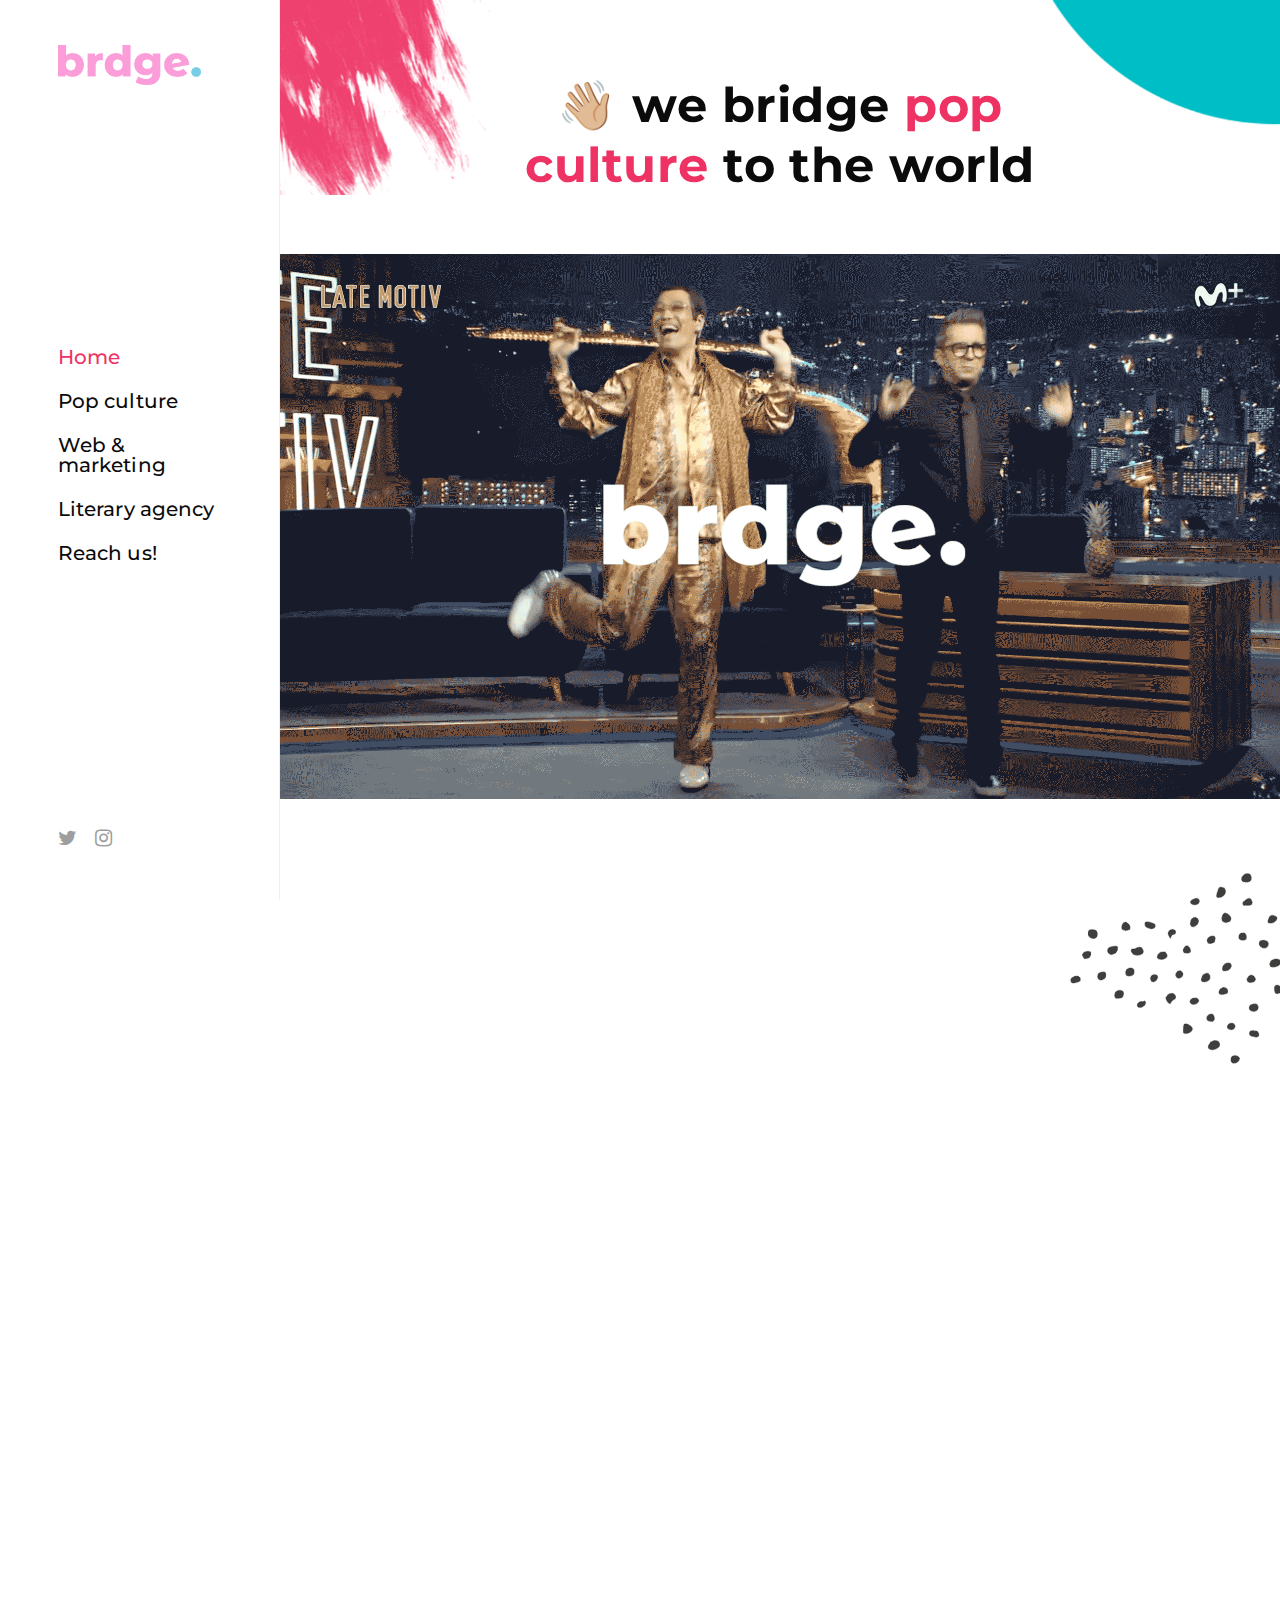
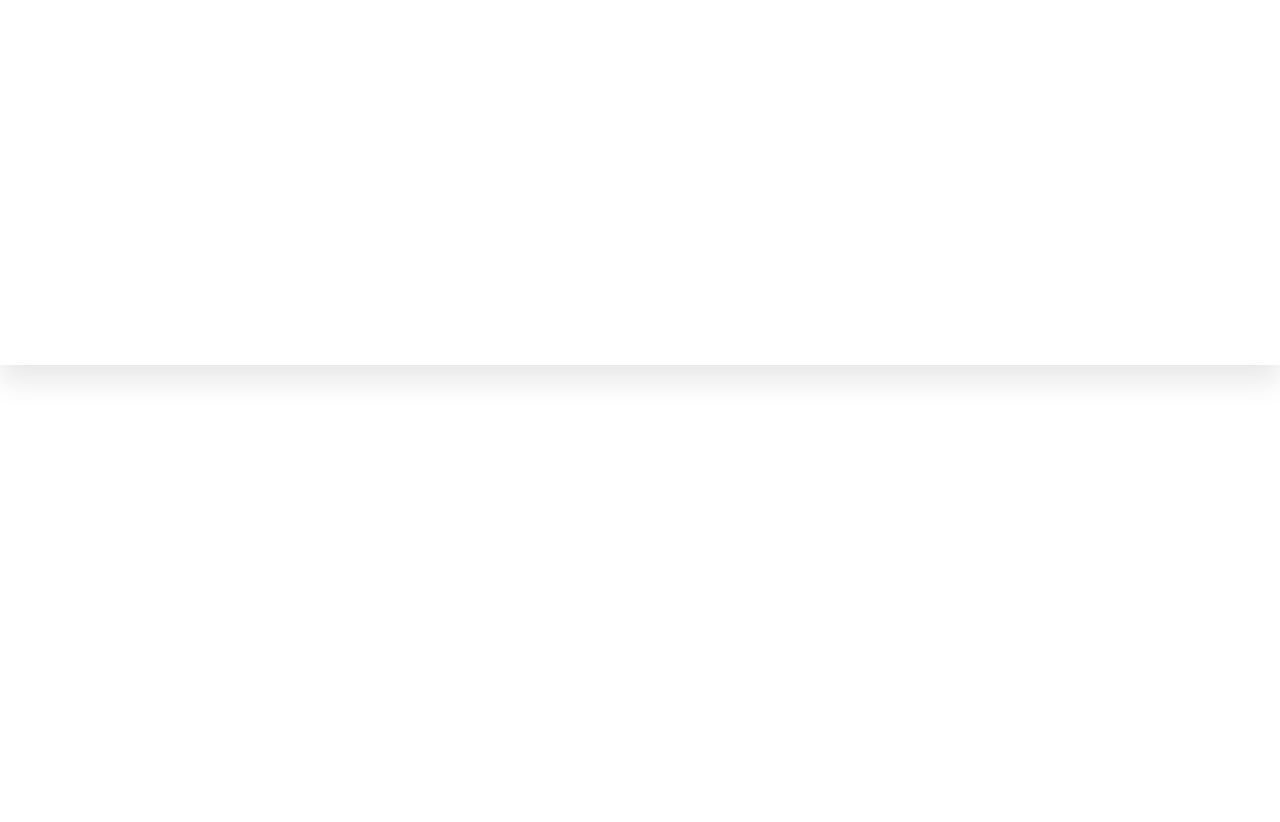
==== index.html @ d762cf2e "Update index.html" ====
<!DOCTYPE html>
<html class="no-js vlt-is--homepage-06 vlt-is--header-aside vlt-is--footer-style-1 vlt-is--footer-fixed vlt-is--lowercase-mode" lang="en">

<head>
	<meta charset="utf-8">
	<title>brdge agency - embrace pop culture!</title>
	<meta name="description" content="The first pop culture agency dedicated to Japanese and K-Pop music, cosplay and art.">
	<meta name="keywords" content="j-music, management, japan, geheichou, gehe, mondo grosso, booking, artists, monkey majik, k-pop">
	<meta property="og:title" content="brdge agency - embrace pop culture!" />
	<meta property="og:url" content="https:/brdge-agency.com" />
	<meta property="og:description" content="The first pop culture agency dedicated to Japanese and K-Pop music, cosplay and art." />
	<meta property="og:image" content="assets/img/socials.png" />
	<link rel="apple-touch-icon" href="assets/img/favicon.png">
	<link rel="icon" href="assets/img/favicon.png">
	<meta http-equiv="X-UA-Compatible" content="IE=edge">
	<meta name="viewport" content="width=device-width, initial-scale=1, maximum-scale=1">
	<!--Framework-->
	<link rel="stylesheet" href="assets/css/framework/bootstrap.min.css">
	<!--Plugins-->
	<link rel="stylesheet" href="assets/css/vlt-plugins.css">
	<!--Fonts-->
	<link href="https://fonts.googleapis.com/css?family=Montserrat:400,500,600,700,800%7CMuli:400,400i,600%7CPlayfair+Display:700i" rel="stylesheet">
	<!--Icons-->
	<link rel="stylesheet" href="assets/fonts/fontawesome/font-awesome.min.css">
	<link rel="stylesheet" href="assets/fonts/leedo/style.css">
	<!--Style-->
	<link rel="stylesheet" href="assets/css/vlt-style.min.css">
	<!--Custom-->
	<link rel="stylesheet" href="assets/css/custom.css">
</head>

<body>
	<!--Preloader-->
	<!--Site Wrapper-->
	<div class="vlt-site-wrapper">
		<!--Site Wrapper Inner-->
		<div class="vlt-site-wrapper__inner">
			<!--Header-->
			<div class="d-none d-lg-block">
				<aside class="vlt-header vlt-header--aside">
					<div>
						<!--Logo--><a class="vlt-aside-navigation-logo" href="index.html"><img src="assets/img/logo.png" alt="" style="height: 40px;"></a>
					</div>
					<div>
						<!--Navigation-->
						<nav class="vlt-aside-navigation">
							<!--Menu-->
							<ul class="sf-menu">
								<li class="current-menu-item"><a href="/"><span>Home</span></a></li>
								<li class="menu-item"><a href="/pop-culture"><span>Pop culture</span></a></li>
								<li class="menu-item"><a href="/web"><span>Web & marketing</span></a></li>
								<li class="menu-item"><a href="/books"><span>Literary agency</span></a></li>
								<li class="menu-item"><a href="/contact"><span>Reach us!</span></a></li>
							</ul>
						</nav>
					</div>
					<div>
						<!--Socials-->
						<div class="vlt-aside-navigation-socials"><a class="vlt-social-icon vlt-social-icon--style-2" href="https://twitter.com/brdgency" target="_blank"><i class="fa fa-twitter"></i></a><a class="vlt-social-icon vlt-social-icon--style-2" href="https://instagram.com/brdgency" target="_blank"><i class="fa fa-instagram"></i></a></div>
					</div>
				</aside>
			</div>
			<div class="d-lg-none d-sm-block">
				<header class="vlt-header vlt-header--opaque vlt-header--mobile">
					<nav class="vlt-navbar vlt-navbar--mobile">
						<div class="container">
							<div class="vlt-navbar-inner no-gutters">
								<div class="col text-left"><a class="vlt-menu-burger" href="#" id="vlt-mobile-menu-toggle"><span class="line line-one"><span></span></span><span class="line line-two"><span></span></span><span class="line line-three"><span></span></span></a></div>
								<div class="col text-center">
									<!--Logo--><a class="vlt-navbar-logo" href="index.html"><img src="assets/img/logo.png" alt="" style="height: 40px;"></a>
								</div>
								<div class="col text-right"></div>
							</div>
						</div>
					</nav>
					<!--Navigation-->
					<nav class="vlt-mobile-navigation">
						<div class="container">
							<!--Menu-->
							<ul class="sf-menu">
								<li class="current-menu-item"><a href="/"><span>Home</span></a></li>
								<li class="menu-item"><a href="/pop-culture"><span>Pop culture</span></a></li>
								<li class="menu-item"><a href="/web"><span>Web & marketing</span></a></li>
								<li class="menu-item"><a href="/books"><span>Literary agency</span></a></li>
								<li class="menu-item"><a href="/contact"><span>Reach us!</span></a></li>
							</ul>
						</div>
					</nav>
				</header>
			</div>
			<!--Main-->
			<main class="vlt-main">
				<!--Page Title-->
				<section class="jarallax"><img class="jarallax-img" src="assets/img/root/particle-title.png" alt="">
					<div class="vlt-gap-45"></div>
					<div class="container">
						<div class="text-center">
							<!--Particle-->
							<div class="vlt-particle" data-jarallax-element="100 0" style="max-width: 200px; top: -100px; right: 50%;"></div>
							<!--Animation Block-->
							<div class="vlt-animation-block" data-aos="fade" data-aos-delay="0"><img alt="">
							</div>
							<!--Animation Block-->
							<div class="vlt-animation-block" data-aos="fade" data-aos-delay="100">
								<div class="vlt-custom--9135">
									<h2 class="m-0 text-lowercase">👋🏼 we bridge <span class="vlt-first-color">pop <br> culture</span> to the world </h2>
								</div>
							</div>
						</div>
					</div>
				</section>
			
<br><br>
				<section class="jarallax">
						<video playsinline width="100%" poster="assets/img/poster.gif" autoplay loop muted>
							
  				<source src="assets/img/brdgeweb.webm" type="video/webm">
						</video>
						
				</section>

				<section class="position-relative overflow-hidden">
					
					<div class="vlt-gap-20"></div>
					<!--Particle-->
					<div class="vlt-particle" data-jarallax-element="-100 0" style="top: -30px; right: -40px; max-width: 250px;"><img src="assets/img/root/particle-01--black.png" alt=""></div>
					<div class="vlt-gap-120"></div>
					<div class="container">
						<div class="row">
							<div class="col-md-5 offset-md-1">
								<!--Animation Block-->
								<div class="vlt-animation-block" data-aos="fade" data-aos-delay="0">
									<!--Section Title-->
									<div class="vlt-section-title text-left">
										<h2><span class="vlt-second-color">live events</span><br> and talent management
										</h2>
									</div>
								</div>
								<div class="vlt-gap-60--sm"></div>
							</div>
							<div class="col-md-5">
								<!--Animation Block-->
								<div class="vlt-animation-block" data-aos="fade" data-aos-delay="100">
									<p>For years, our team has been involved in the music industry and pop culture festivals, working along with artists and companies who trust us to leave something good behind: we embrace art, love and diversity.</p>
									<p>Our three pillars are events, media and marketing. We do a little bit of everything: in the past years, we've organized music festivals, designed campaigns and websites, and featured talent on TV and radio...</p>
								</div>
							</div>
						</div>
					</div>
					<div class="vlt-gap-120"></div>
				</section>



				<!--Partners 01-->
				<section>
					<div class="vlt-gap-0"></div>
					
					<div class="container-fluid p-0">
						<!--Animation Block-->
						<div class="vlt-animation-block" data-aos="fade" data-aos-delay="0">
							<!--Marquee Element-->
							<div class="vlt-marquee d-none d-md-block" data-direction="normal" data-duration="10000" style="margin-bottom: -100px;"><span class="vlt-marquee__item vlt-marquee__item--original">
									<!--Fit Text--><span class="vlt-fittext" data-comp-rate="0.4" data-min-size="42" data-max-size="300" style="color:#f5f5f5;">past clients</span></span><span class="vlt-marquee__item vlt-marquee__item--copy">
							</div>
						</div>
						<div class="vlt-gap-80"></div>
					</div>
					<div class="vlt-gap-50"></div>
					<div class="container">
						<div class="row">
							<div class="col-md">
								<div class="vlt-animation-block" data-aos="fade" data-aos-delay="0">
									<div class="vlt-partner-logo" style="opacity:1; height:75px;"><img src="assets/img/mihoyo.jpg" alt="miHoYo" style="height:150px;"></div>
								</div>
								<div class="vlt-gap-40--sm"></div>
							</div>
							<div class="col-md">
								<div class="vlt-animation-block" data-aos="fade" data-aos-delay="0">
									<div class="vlt-partner-logo" style="opacity:1; height:75px;"><img src="assets/img/sonymusic.png" alt="Sony Music" style="height:150px;"></div>
								</div>
								<div class="vlt-gap-40--sm"></div>
							</div>
							<div class="col-md">
								<div class="vlt-animation-block" data-aos="fade" data-aos-delay="100">
									<div class="vlt-partner-logo" style="opacity:1; height:70px;"><img src="assets/img/ea.png" alt="Electronic Arts" style="height:100px;"></div>
								</div>
								<div class="vlt-gap-40--sm"></div>
							</div>
							<div class="col-md">
								<div class="vlt-animation-block" data-aos="fade" data-aos-delay="200">
									<div class="vlt-partner-logo" style="opacity:1; height:75px;"><img src="assets/img/lilith.png" alt="Lilith Games" style="height:100px;"></div>
								</div>
								<div class="vlt-gap-40--sm"></div>
							</div>
							<div class="col-md">
								<div class="vlt-animation-block" data-aos="fade" data-aos-delay="300">
									<div class="vlt-partner-logo" style="opacity:1; height:75px;"><img src="assets/img/kao.webp" alt="Kaomoji" style="height:130px;"></div>
								</div>
							</div>
						</div>
					</div>
					<div class="vlt-gap-20"></div>
				</section>
				<section>
					<div class="vlt-gap-20"></div>
					<div class="container">
						<div class="row">
							<div class="col-md">
								<div class="vlt-animation-block" data-aos="fade" data-aos-delay="0">
									<div class="vlt-partner-logo" style="opacity:1; height:75px;"><img src="assets/img/kt.png" alt="Tecmo Koei" style="height:150px;"></div>
								</div>
								<div class="vlt-gap-40--sm"></div>
							</div>
							<div class="col-md">
								<div class="vlt-animation-block" data-aos="fade" data-aos-delay="100">
									<div class="vlt-partner-logo" style="opacity:1; height:75px;"><img src="assets/img/bandai.png" alt="Bandai Namco" style="height:100px;"></div>
								</div>
								<div class="vlt-gap-40--sm"></div>
							</div>
							<div class="col-md">
								<div class="vlt-animation-block" data-aos="fade" data-aos-delay="200">
									<div class="vlt-partner-logo" style="opacity:1; height:75px;"><img src="assets/img/wacom.png" alt="Wacom" style="height:120px;"></div>
								</div>
								<div class="vlt-gap-40--sm"></div>
							</div>
							<div class="col-md">
								<div class="vlt-animation-block" data-aos="fade" data-aos-delay="300">
									<div class="vlt-partner-logo" style="opacity:1; height:70px;"><img src="assets/img/astana.png" alt="Comic Con Astana" style="height:100px;"></div>
								</div>
								<div class="vlt-gap-40--sm"></div>
							</div>
							<div class="col-md">
								<div class="vlt-animation-block" data-aos="fade" data-aos-delay="400">
									<div class="vlt-partner-logo" style="opacity:1; height:75px;"><img src="assets/img/mangabcn.png" alt="Manga Barcelona" style="height:130px;"></div>
								</div>
							</div>
						</div>
					</div>
					<div class="vlt-gap-100"></div>
				</section>

				<!--Services 04-->
				<!--section>
					<div class="vlt-gap-20"></div>
					<div class="container">
						<div class="row">
							<div class="col-md">
								<div class="vlt-animation-block" data-aos="fade" data-aos-delay="0">
									<div class="vlt-partner-logo" style="opacity:1; height:75px;"><img src="assets/img/cuatro.png" alt="Handmade" style="height:150px;"></div>
								</div>
								<div class="vlt-gap-40--sm"></div>
							</div>
							<div class="col-md">
								<div class="vlt-animation-block" data-aos="fade" data-aos-delay="100">
									<div class="vlt-partner-logo" style="opacity:1; height:75px;"><img src="assets/img/tokyow.png" alt="Mountain" style="height:150px;"></div>
								</div>
								<div class="vlt-gap-40--sm"></div>
							</div>
							<div class="col-md">
								<div class="vlt-animation-block" data-aos="fade" data-aos-delay="200">
									<div class="vlt-partner-logo" style="opacity:1; height:75px;"><img src="assets/img/jw.png" alt="Collection" style="height:120px;"></div>
								</div>
								<div class="vlt-gap-40--sm"></div>
							</div>
							<div class="col-md">
								<div class="vlt-animation-block" data-aos="fade" data-aos-delay="300">
									<div class="vlt-partner-logo" style="opacity:1; height:75px;"><img src="assets/img/spincoaster.png" alt="Mountainbike" style="height:100px;"></div>
								</div>
								<div class="vlt-gap-40--sm"></div>
							</div>
							<div class="col-md">
								<div class="vlt-animation-block" data-aos="fade" data-aos-delay="400">
									<div class="vlt-partner-logo" style="opacity:1; height:75px;"><img src="assets/img/ponentmon.png" alt="Woody" style="height:130px;"></div>
								</div>
							</div>
						</div>
					</div>
					<div class="vlt-gap-70"></div>
				</section-->
			</main>
			<!--Back to Top--><a class="vlt-btn vlt-btn--secondary vlt-btn--effect vlt-btn--go-top hidden" href="#"><span><i class="leedo-chevron-up"></i></span></a>
		</div>
		<!--Footer-->
		<footer style="background: black;" class="vlt-footer vlt-footer--style-1 vlt-footer--fixed">
			<div class="container">
				<div class="text-center">
					<!--Logo--><a class="vlt-footer-logo" href="index.html"><img src="assets/img/logo-white.png" alt="" style="height: 62px;"></a>
					<!--Copyright-->
					<div class="vlt-footer-copyright">
						<p>brdge agency 2020 &copy; proudly founded in the midst of a pandemic </p>
					</div>
					<!--Socials-->
					<div class="vlt-footer-socials vlt-footer-socials--style-1"><a class="vlt-social-icon vlt-social-icon--style-2" href="https://twitter.com/brdgency" target="_blank"><i class="fa fa-twitter"></i></a><a class="vlt-social-icon vlt-social-icon--style-2" href="https://instagram.com/brdgency" target="_blank"><i class="fa fa-instagram"></i></a></div>
				</div>
			</div>
		</footer>
	</div>
	<!--Libs-->
	<script src="assets/scripts/vlt-plugins.min.js"></script>
	<script src="assets/scripts/vlt-helpers.js"></script>
	<script src="assets/scripts/vlt-controllers.min.js"></script>
</body>

</html>
---- assets/fonts/leedo/style.css ----
@font-face {
  font-family: 'leedo';
  src:  url('fonts/leedo.eot?s7ni5o');
  src:  url('fonts/leedo.eot?s7ni5o#iefix') format('embedded-opentype'),
    url('fonts/leedo.ttf?s7ni5o') format('truetype'),
    url('fonts/leedo.woff?s7ni5o') format('woff'),
    url('fonts/leedo.svg?s7ni5o#leedo') format('svg');
  font-weight: normal;
  font-style: normal;
}

[class^="leedo-"], [class*=" leedo-"] {
  /* use !important to prevent issues with browser extensions that change fonts */
  font-family: 'leedo' !important;
  speak: none;
  font-style: normal;
  font-weight: normal;
  font-variant: normal;
  text-transform: none;
  line-height: 1;

  /* Better Font Rendering =========== */
  -webkit-font-smoothing: antialiased;
  -moz-osx-font-smoothing: grayscale;
}

.leedo-star:before {
  content: "\e928";
}
.leedo-briefcase:before {
  content: "\e929";
}
.leedo-heart:before {
  content: "\e92a";
}
.leedo-telemarketing:before {
  content: "\e925";
}
.leedo-computer:before {
  content: "\e926";
}
.leedo-video-camera:before {
  content: "\e927";
}
.leedo-keyboard-right-arrow-button:before {
  content: "\e906";
}
.leedo-volume:before {
  content: "\e90a";
}
.leedo-pause-button:before {
  content: "\e923";
}
.leedo-play-button:before {
  content: "\e924";
}
.leedo-download-square:before {
  content: "\e921";
}
.leedo-coffee-cup:before {
  content: "\e922";
}
.leedo-globe:before {
  content: "\e916";
}
.leedo-lifetime-update:before {
  content: "\e917";
}
.leedo-multi-tool:before {
  content: "\e918";
}
.leedo-envelope:before {
  content: "\e915";
}
.leedo-password:before {
  content: "\e914";
}
.leedo-quote:before {
  content: "\e913";
}
.leedo-close:before {
  content: "\e920";
}
.leedo-user-shape:before {
  content: "\e900";
}
.leedo-chevron-up:before {
  content: "\e901";
}
.leedo-chevron-down:before {
  content: "\e902";
}
.leedo-cross:before {
  content: "\e903";
}
.leedo-link:before {
  content: "\e904";
}
.leedo-search:before {
  content: "\e905";
}
.leedo-wireframe:before {
  content: "\e907";
}
.leedo-website:before {
  content: "\e908";
}
.leedo-photo-camera:before {
  content: "\e909";
}
.leedo-chevron-right:before {
  content: "\e90b";
}
.leedo-resources:before {
  content: "\e90c";
}
.leedo-email:before {
  content: "\e90d";
}
.leedo-monitor:before {
  content: "\e90e";
}
.leedo-view:before {
  content: "\e90f";
}
.leedo-image:before {
  content: "\e910";
}
.leedo-paint-bucket:before {
  content: "\e911";
}
.leedo-full-size:before {
  content: "\e912";
}
.leedo-download-arrow:before {
  content: "\e919";
}
.leedo-left-arrow:before {
  content: "\e91a";
}
.leedo-right-arrow:before {
  content: "\e91b";
}
.leedo-browser:before {
  content: "\e91c";
}
.leedo-bucket:before {
  content: "\e91d";
}
.leedo-design-skills:before {
  content: "\e91e";
}
.leedo-paper-bag:before {
  content: "\e91f";
}
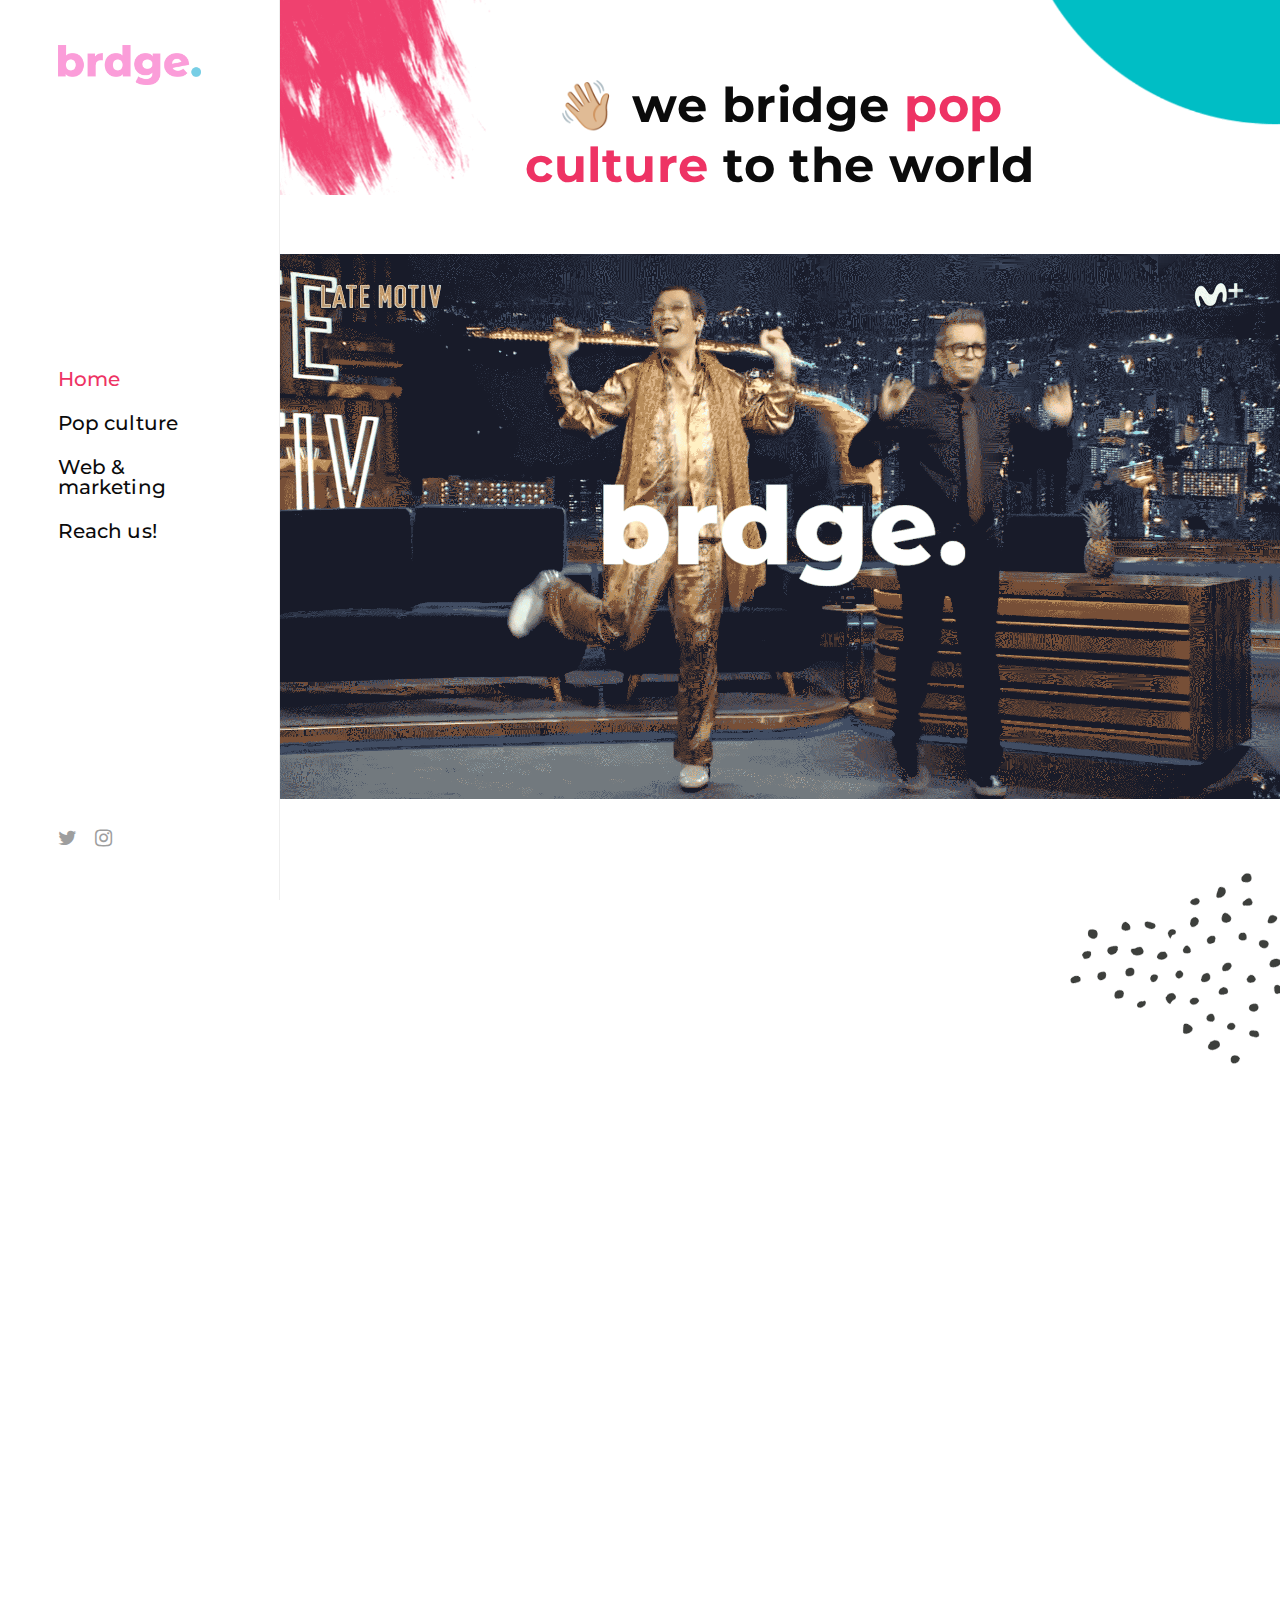
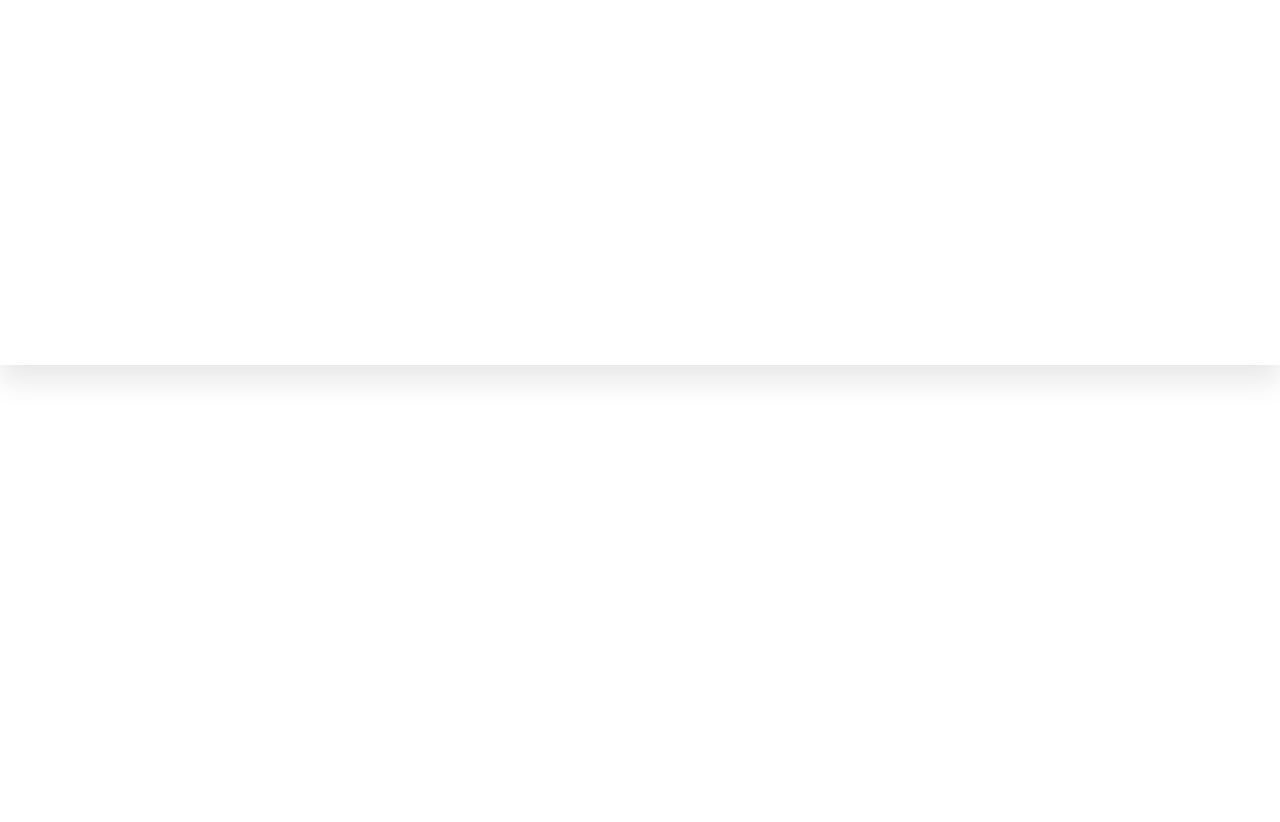
==== commit 58d77267: "Update index.html" ====
--- a/index.html
+++ b/index.html
@@ -49,7 +49,6 @@
 								<li class="current-menu-item"><a href="/"><span>Home</span></a></li>
 								<li class="menu-item"><a href="/pop-culture"><span>Pop culture</span></a></li>
 								<li class="menu-item"><a href="/web"><span>Web & marketing</span></a></li>
-								<li class="menu-item"><a href="/books"><span>Literary agency</span></a></li>
 								<li class="menu-item"><a href="/contact"><span>Reach us!</span></a></li>
 							</ul>
 						</nav>
@@ -81,7 +80,6 @@
 								<li class="current-menu-item"><a href="/"><span>Home</span></a></li>
 								<li class="menu-item"><a href="/pop-culture"><span>Pop culture</span></a></li>
 								<li class="menu-item"><a href="/web"><span>Web & marketing</span></a></li>
-								<li class="menu-item"><a href="/books"><span>Literary agency</span></a></li>
 								<li class="menu-item"><a href="/contact"><span>Reach us!</span></a></li>
 							</ul>
 						</div>
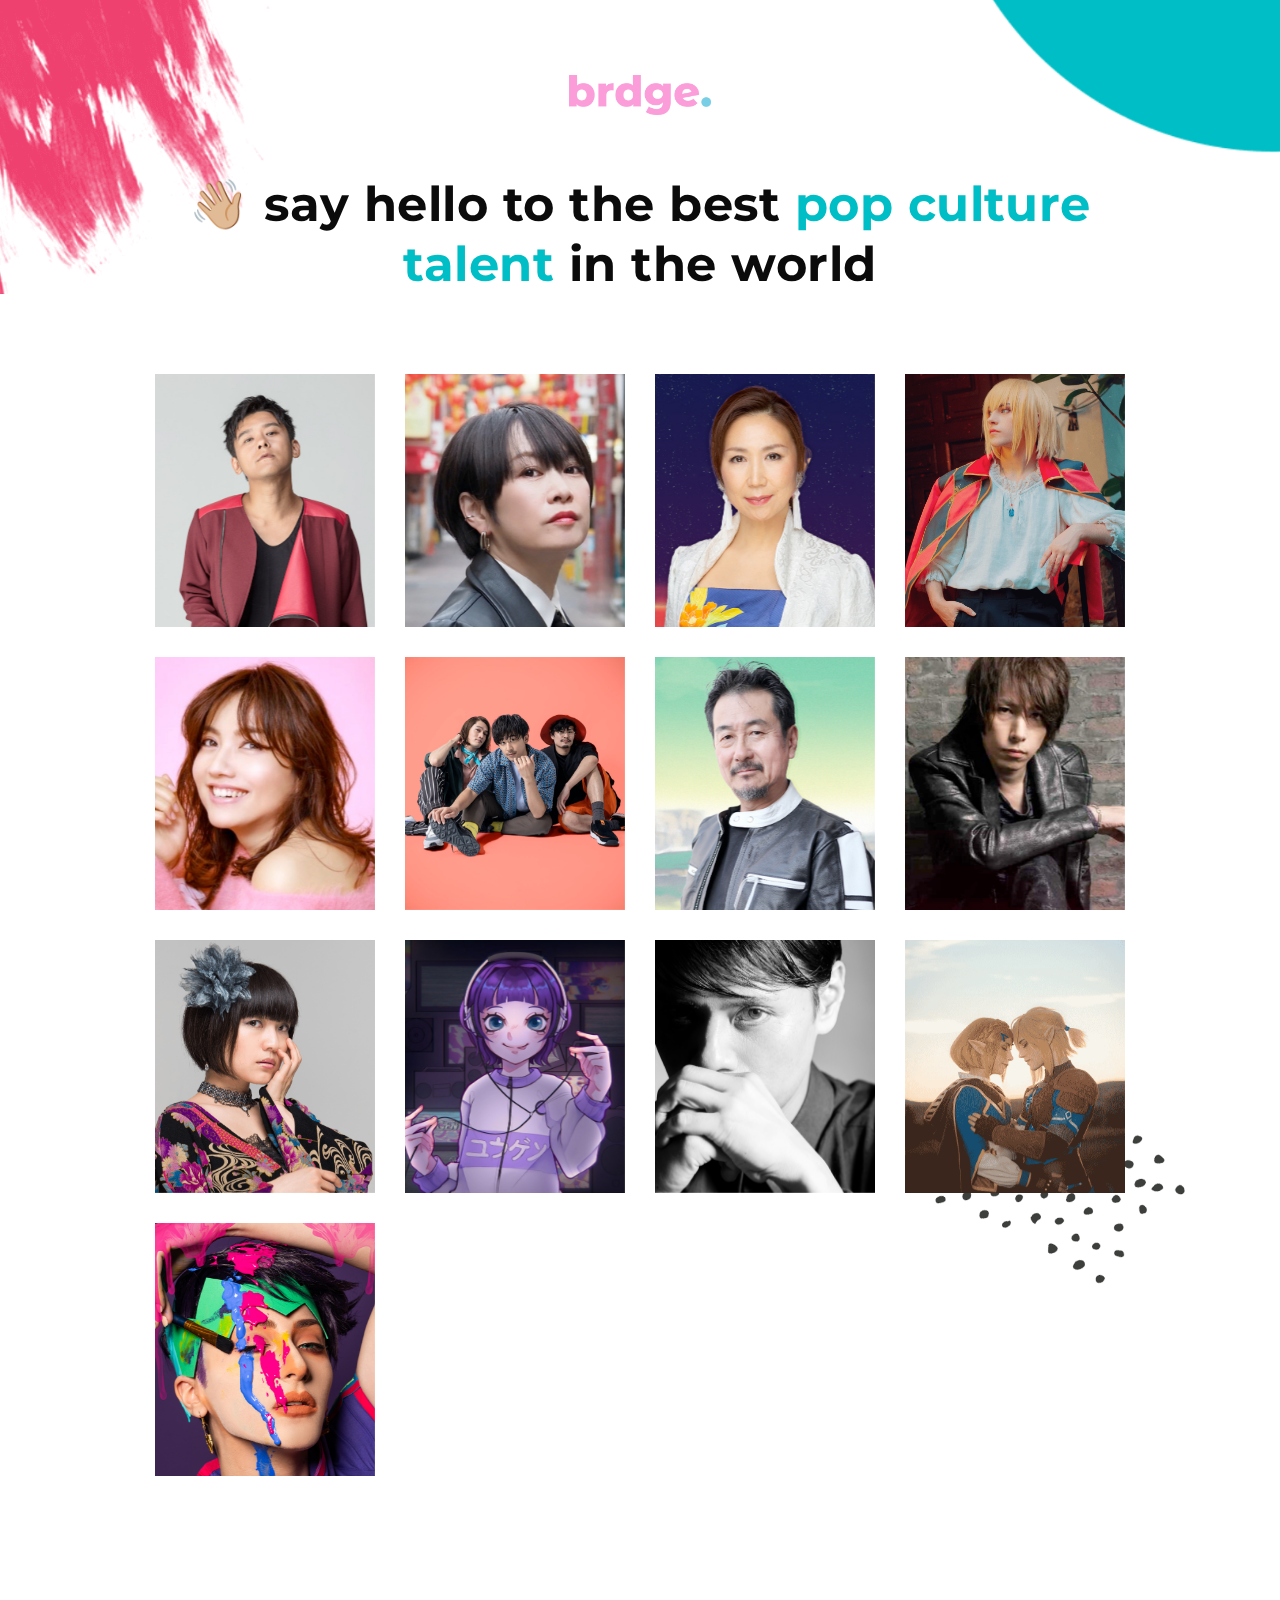
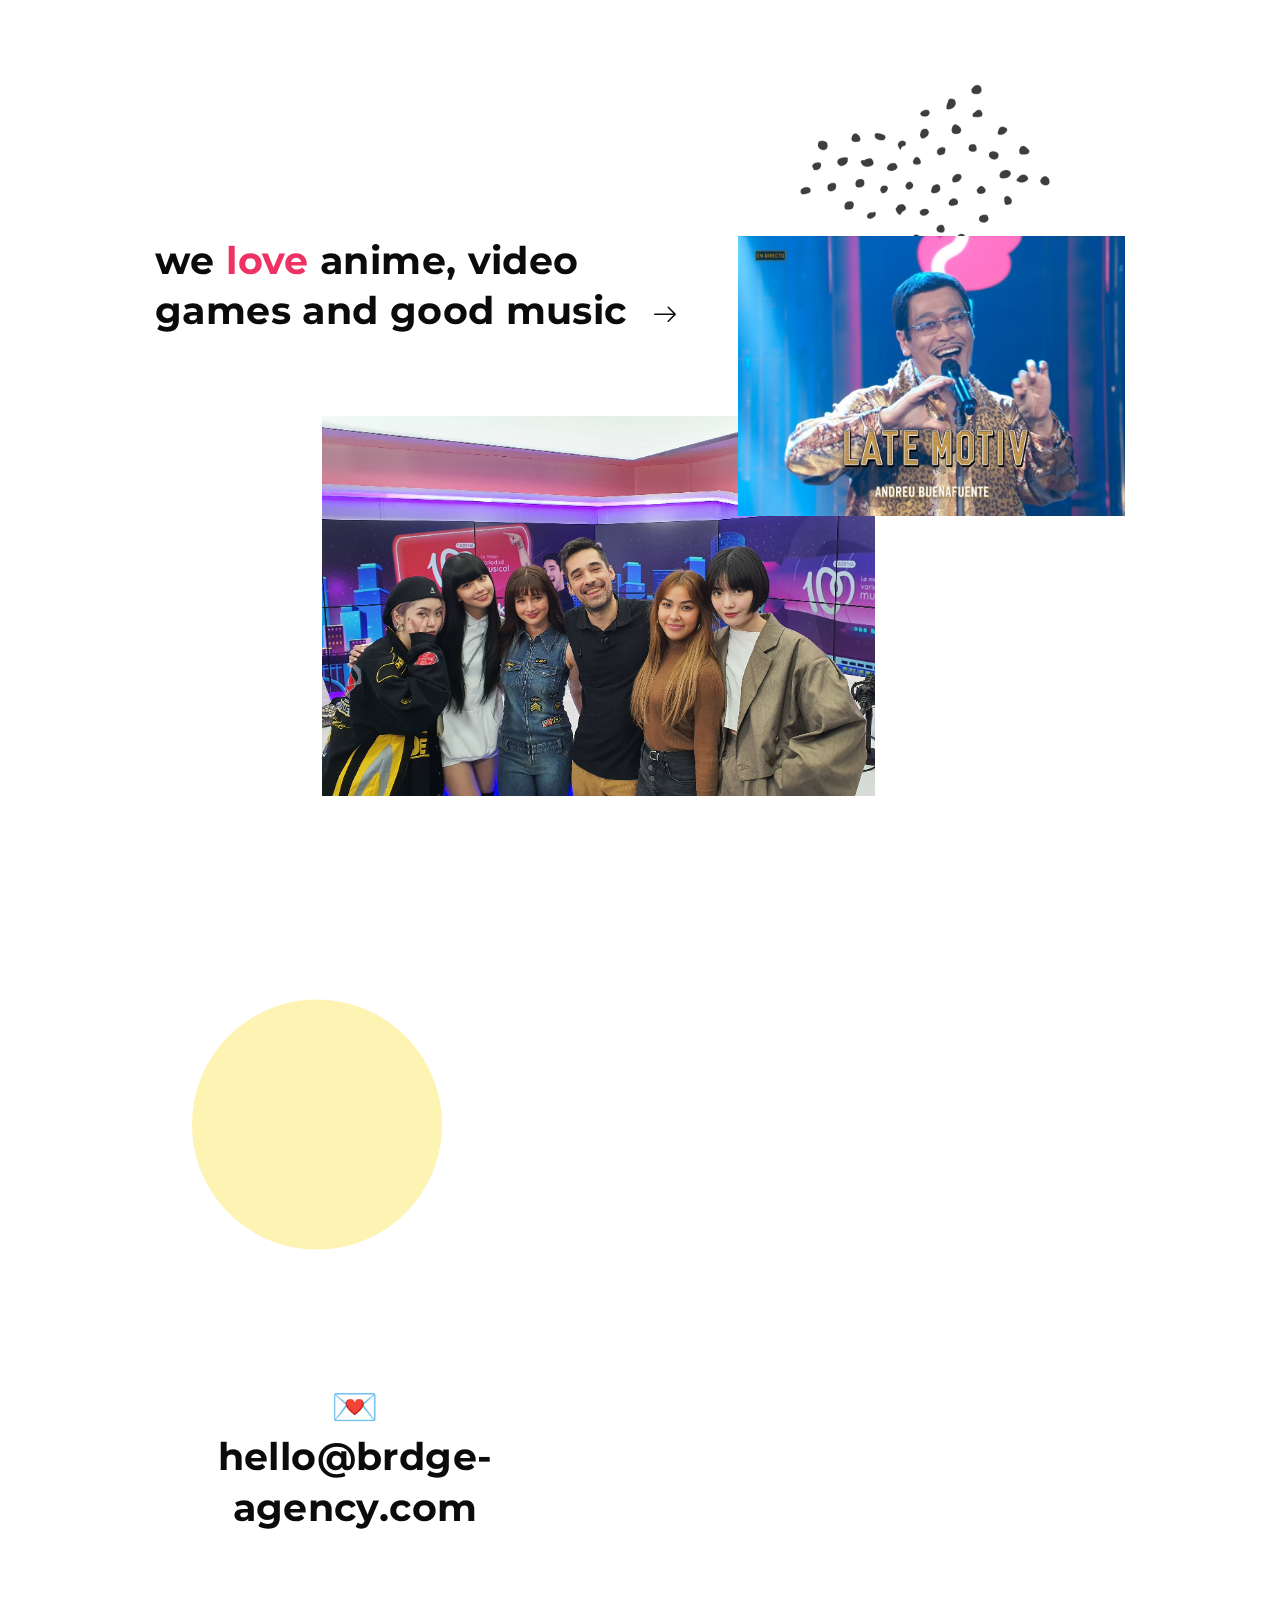
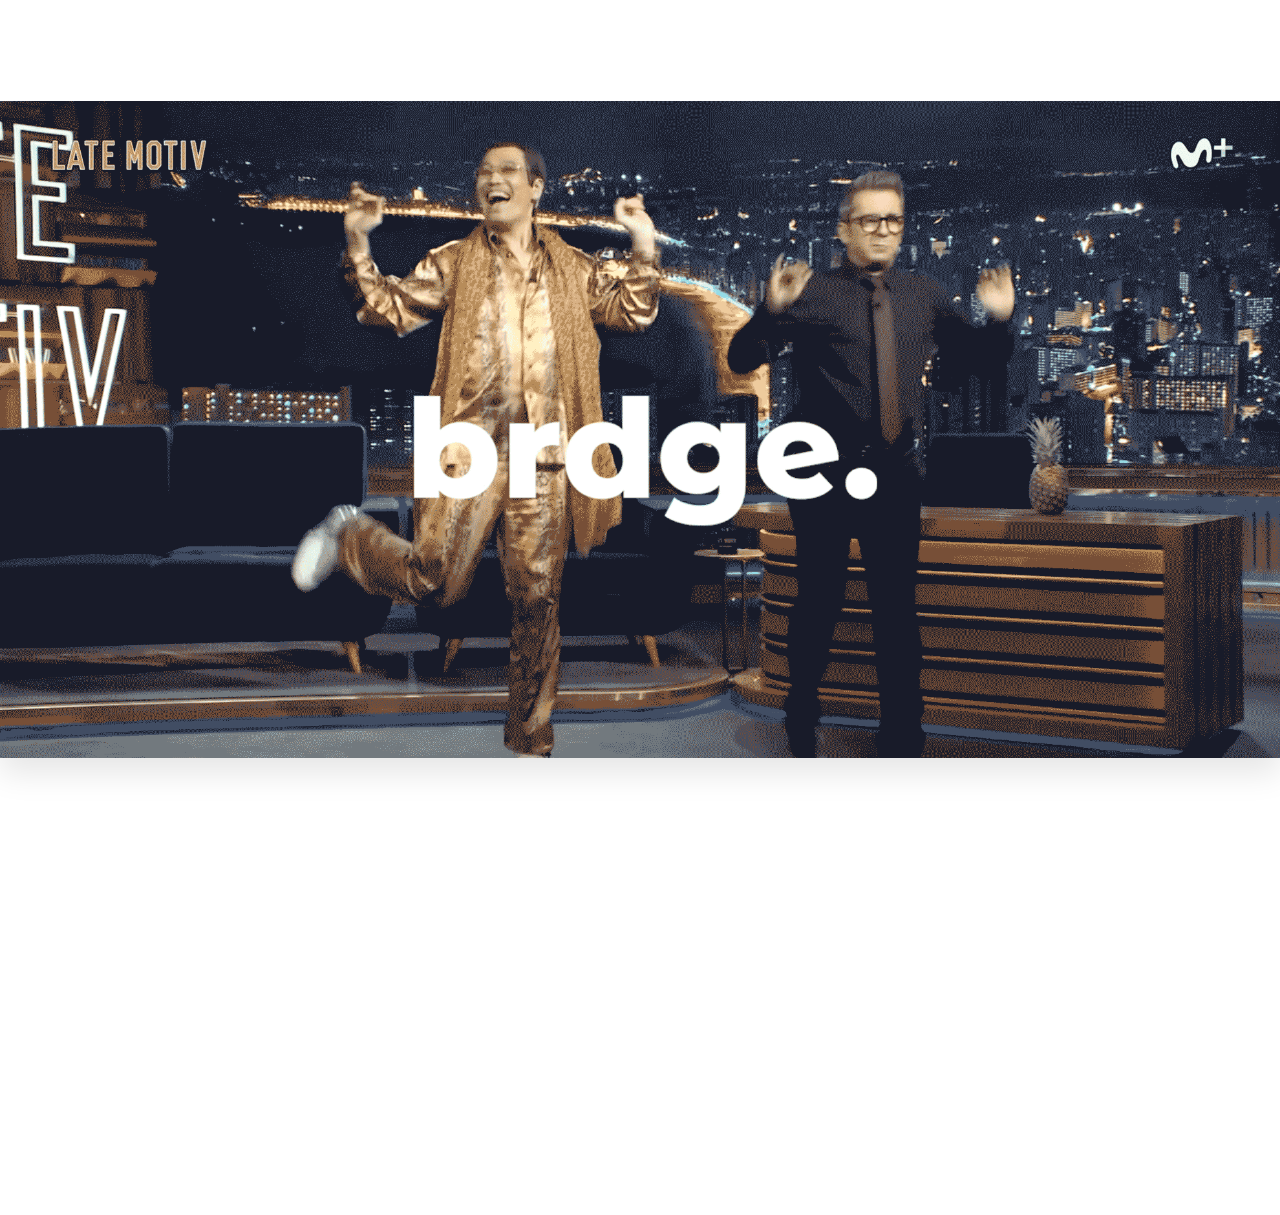
==== commit 61ee5d14: "Update and rename temp.html to index.html" ====
--- a/index.html
+++ b/index.html
@@ -3,12 +3,12 @@
 
 <head>
 	<meta charset="utf-8">
-	<title>brdge agency - embrace pop culture!</title>
-	<meta name="description" content="The first pop culture agency dedicated to Japanese and K-Pop music, cosplay and art.">
-	<meta name="keywords" content="j-music, management, japan, geheichou, gehe, mondo grosso, booking, artists, monkey majik, k-pop">
-	<meta property="og:title" content="brdge agency - embrace pop culture!" />
+	<title>brdge agency</title>
+	<meta name="description" content="we bridge pop culture to the world">
+	<meta name="keywords" content="j-music, management, japan, geheichou, gehe, coda, one piece, dragon ball, jojos, evangelion, booking, k-pop">
+	<meta property="og:title" content="brdge agency - talent" />
 	<meta property="og:url" content="https:/brdge-agency.com" />
-	<meta property="og:description" content="The first pop culture agency dedicated to Japanese and K-Pop music, cosplay and art." />
+	<meta property="og:description" content="Come discover our amazing pop culture talents" />
 	<meta property="og:image" content="assets/img/socials.png" />
 	<link rel="apple-touch-icon" href="assets/img/favicon.png">
 	<link rel="icon" href="assets/img/favicon.png">
@@ -35,247 +35,341 @@
 	<div class="vlt-site-wrapper">
 		<!--Site Wrapper Inner-->
 		<div class="vlt-site-wrapper__inner">
-			<!--Header-->
-			<div class="d-none d-lg-block">
-				<aside class="vlt-header vlt-header--aside">
-					<div>
-						<!--Logo--><a class="vlt-aside-navigation-logo" href="index.html"><img src="assets/img/logo.png" alt="" style="height: 40px;"></a>
-					</div>
-					<div>
-						<!--Navigation-->
-						<nav class="vlt-aside-navigation">
-							<!--Menu-->
-							<ul class="sf-menu">
-								<li class="current-menu-item"><a href="/"><span>Home</span></a></li>
-								<li class="menu-item"><a href="/pop-culture"><span>Pop culture</span></a></li>
-								<li class="menu-item"><a href="/web"><span>Web & marketing</span></a></li>
-								<li class="menu-item"><a href="/contact"><span>Reach us!</span></a></li>
-							</ul>
-						</nav>
-					</div>
-					<div>
-						<!--Socials-->
-						<div class="vlt-aside-navigation-socials"><a class="vlt-social-icon vlt-social-icon--style-2" href="https://twitter.com/brdgency" target="_blank"><i class="fa fa-twitter"></i></a><a class="vlt-social-icon vlt-social-icon--style-2" href="https://instagram.com/brdgency" target="_blank"><i class="fa fa-instagram"></i></a></div>
-					</div>
-				</aside>
-			</div>
-			<div class="d-lg-none d-sm-block">
-				<header class="vlt-header vlt-header--opaque vlt-header--mobile">
-					<nav class="vlt-navbar vlt-navbar--mobile">
-						<div class="container">
-							<div class="vlt-navbar-inner no-gutters">
-								<div class="col text-left"><a class="vlt-menu-burger" href="#" id="vlt-mobile-menu-toggle"><span class="line line-one"><span></span></span><span class="line line-two"><span></span></span><span class="line line-three"><span></span></span></a></div>
-								<div class="col text-center">
-									<!--Logo--><a class="vlt-navbar-logo" href="index.html"><img src="assets/img/logo.png" alt="" style="height: 40px;"></a>
-								</div>
-								<div class="col text-right"></div>
-							</div>
-						</div>
-					</nav>
-					<!--Navigation-->
-					<nav class="vlt-mobile-navigation">
-						<div class="container">
-							<!--Menu-->
-							<ul class="sf-menu">
-								<li class="current-menu-item"><a href="/"><span>Home</span></a></li>
-								<li class="menu-item"><a href="/pop-culture"><span>Pop culture</span></a></li>
-								<li class="menu-item"><a href="/web"><span>Web & marketing</span></a></li>
-								<li class="menu-item"><a href="/contact"><span>Reach us!</span></a></li>
-							</ul>
-						</div>
-					</nav>
-				</header>
-			</div>
 			<!--Main-->
 			<main class="vlt-main">
-				<!--Page Title-->
-				<section class="jarallax"><img class="jarallax-img" src="assets/img/root/particle-title.png" alt="">
-					<div class="vlt-gap-45"></div>
-					<div class="container">
-						<div class="text-center">
+							<!--Page Title-->
+							<section class="jarallax"><img class="jarallax-img" src="assets/img/root/particle-title.png" alt="">
+								<div class="vlt-gap-45"></div>
+								<div class="container">
+									<div class="text-center">
+										<!--Particle-->
+										<div class="vlt-particle" data-jarallax-element="100 0" style="max-width: 200px; top: -100px; right: 50%;"></div>
+										<!--Animation Block-->
+										<div class="vlt-animation-block" data-aos="fade" data-aos-delay="0"><img alt="">
+										</div>
+										<!--Animation Block-->
+										<div class="vlt-animation-block" data-aos="fade">
+											<div class="vlt-custom--9135">
+                                                <div class="col text-center">
+                                                    <!--Logo--><a class="vlt-navbar-logo" href="index.html"><img src="assets/img/logo.png" alt="" style="height: 40px;"></a>
+                                                </div><br><br>
+												<h2 class="m-0">👋🏼 say hello to the best <span class="vlt-second-color">pop culture talent</span> in the world </h2>
+											</div>
+										</div>
+									</div>
+								</div>
+							</section>
+					<!--Portfolio 07-->
+					<section>
+						<div class="vlt-gap-80"></div>
+						<div class="container position-relative">
 							<!--Particle-->
-							<div class="vlt-particle" data-jarallax-element="100 0" style="max-width: 200px; top: -100px; right: 50%;"></div>
-							<!--Animation Block-->
-							<div class="vlt-animation-block" data-aos="fade" data-aos-delay="0"><img alt="">
-							</div>
-							<!--Animation Block-->
-							<div class="vlt-animation-block" data-aos="fade" data-aos-delay="100">
-								<div class="vlt-custom--9135">
-									<h2 class="m-0 text-lowercase">👋🏼 we bridge <span class="vlt-first-color">pop <br> culture</span> to the world </h2>
-								</div>
-							</div>
+							<div class="vlt-particle" data-jarallax-element="100 0" style="max-width: 250px; bottom: 100px; right: calc(-30px - 15px);"><img src="assets/img/root/particle-01--black.png" alt=""></div>
+							<!--div class="vlt-cubeportfolio-filters vlt-display-1" id="vlt-filter-portfolio-04">
+								<div class="cbp-filter-item cbp-filter-item-active" data-filter="*">All</div>
+								<div class="cbp-filter-item" data-filter=".filter-music">Music</div>
+								<div class="cbp-filter-item" data-filter=".filter-viral">Viral</div>
+								<div class="cbp-filter-item" data-filter=".filter-cosplay">Cosplay</div>
+						</div-->
+							<div id="vlt-grid-portfolio-04">
+								<!--Portfolio Item-->
+
+								<article class="vlt-portfolio-item vlt-portfolio-item--style-2 vlt-portfolio-item--style-4 filter-viral cbp-item">
+									<div class="vlt-portfolio-item-img">
+										<div class="vlt-fit-image" style="--size-md: 115%; --size-sm: 115%;"><img src="assets/img/coda.jpg" alt=""></div>
+									</div><a class="vlt-portfolio-item-overlay vlt-portfolio-item-overlay--align-center">
+										<div class="vlt-portfolio-item-meta">
+											<h4 class="vlt-portfolio-item-meta-title">Coda
+											</h4><span class="vlt-portfolio-item-meta-category vlt-display-1">Jojo's Bizarre Adventure</span>
+										</div>
+									</a>
+								</article>
+								<!--Portfolio Item-->
+								
+								<article class="vlt-portfolio-item vlt-portfolio-item--style-2 vlt-portfolio-item--style-4 filter-cosplay cbp-item">
+									<div class="vlt-portfolio-item-img">
+										<div class="vlt-fit-image" style="--size-md: 115%; --size-sm: 115%;"><img src="assets/img/maki.jpg" alt=""></div>
+									</div><a class="vlt-portfolio-item-overlay vlt-portfolio-item-overlay--align-center">
+										<div class="vlt-portfolio-item-meta">
+											<h4 class="vlt-portfolio-item-meta-title">Maki Otsuki
+											</h4><span class="vlt-portfolio-item-meta-category vlt-display-1">One Piece</span>
+										</div>
+									</a>
+								</article>
+								<!--Portfolio Item-->
+								<article class="vlt-portfolio-item vlt-portfolio-item--style-4 filter-cosplay cbp-item">
+									<div class="vlt-portfolio-item-img">
+										<div class="vlt-fit-image" style="--size-md: 115%; --size-sm: 115%;"><img src="assets/img/yoko.jpg" alt=""></div>
+									</div><a class="vlt-portfolio-item-overlay vlt-portfolio-item-overlay--align-center">
+										<div class="vlt-portfolio-item-meta">
+											<h4 class="vlt-portfolio-item-meta-title">Yoko Takahashi
+											</h4><span class="vlt-portfolio-item-meta-category vlt-display-1">Evangelion</span>
+										</div>
+									</a>
+								</article>
+
+								<article class="vlt-portfolio-item vlt-portfolio-item--style-4 filter-cosplay cbp-item">
+									<div class="vlt-portfolio-item-img">
+										<div class="vlt-fit-image" style="--size-md: 115%; --size-sm: 115%;"><img src="assets/img/gehe-cosplayer.png" alt=""></div>
+									</div><a class="vlt-portfolio-item-overlay vlt-portfolio-item-overlay--align-center">
+										<div class="vlt-portfolio-item-meta">
+											<h4 class="vlt-portfolio-item-meta-title">Gehe
+											</h4><span class="vlt-portfolio-item-meta-category vlt-display-1">Cosplayer</span>
+										</div>
+									</a>
+								</article>
+
+								
+								<article class="vlt-portfolio-item vlt-portfolio-item--style-4 filter-viral cbp-item">
+									<div class="vlt-portfolio-item-img">
+										<div class="vlt-fit-image" style="--size-md: 115%; --size-sm: 115%;"><img src="assets/img/yumim.jpg" alt=""></div>
+									</div><a class="vlt-portfolio-item-overlay vlt-portfolio-item-overlay--align-center">
+										<div class="vlt-portfolio-item-meta">
+											<h4 class="vlt-portfolio-item-meta-title">Yumi Matsuzawa
+											</h4><span class="vlt-portfolio-item-meta-category vlt-display-1">Saint Seiya</span>
+										</div>
+									</a>
+								</article>
+
+								<article class="vlt-portfolio-item vlt-portfolio-item--style-4 filter-music cbp-item">
+									<div class="vlt-portfolio-item-img">
+										<div class="vlt-fit-image" style="--size-md: 115%; --size-sm: 115%;"><img src="assets/img/three1989.png" alt=""></div>
+									</div><a class="vlt-portfolio-item-overlay vlt-portfolio-item-overlay--align-center">
+										<div class="vlt-portfolio-item-meta">
+											<h4 class="vlt-portfolio-item-meta-title">THREE1989
+											</h4><span class="vlt-portfolio-item-meta-category vlt-display-1">City-pop</span>
+										</div>
+									</a>
+								</article>
+								
+								<article class="vlt-portfolio-item vlt-portfolio-item--style-4 filter-music cbp-item">
+									<div class="vlt-portfolio-item-img">
+										<div class="vlt-fit-image" style="--size-md: 115%; --size-sm: 115%;"><img src="assets/img/hiroki.jpg" alt=""></div>
+									</div><a class="vlt-portfolio-item-overlay vlt-portfolio-item-overlay--align-center">
+										<div class="vlt-portfolio-item-meta">
+											<h4 class="vlt-portfolio-item-meta-title">Hiroki Takahashi
+											</h4><span class="vlt-portfolio-item-meta-category vlt-display-1">Dragon Ball</span>
+										</div>
+									</a>
+								</article>
+
+								<!--Portfolio Item-->
+								
+								<article class="vlt-portfolio-item vlt-portfolio-item--style-4 filter-cosplay cbp-item">
+									<div class="vlt-portfolio-item-img">
+										<div class="vlt-fit-image" style="--size-md: 115%; --size-sm: 115%;"><img src="assets/img/tanimoto.jpg" alt=""></div>
+									</div><a class="vlt-portfolio-item-overlay vlt-portfolio-item-overlay--align-center" >
+										<div class="vlt-portfolio-item-meta">
+											<h4 class="vlt-portfolio-item-meta-title">Takayoshi Tanimoto
+											</h4><span class="vlt-portfolio-item-meta-category vlt-display-1">Dragon Ball, Digimon</span>
+										</div>
+									</a>
+								</article>
+								<!--Portfolio Item-->
+								<article class="vlt-portfolio-item vlt-portfolio-item--style-4 filter-music cbp-item">
+									<div class="vlt-portfolio-item-img">
+										<div class="vlt-fit-image" style="--size-md: 115%; --size-sm: 115%;"><img src="assets/img/mika.png" alt=""></div>
+									</div><a class="vlt-portfolio-item-overlay vlt-portfolio-item-overlay--align-center" >
+										<div class="vlt-portfolio-item-meta">
+											<h4 class="vlt-portfolio-item-meta-title">Mika Kobayashi
+											</h4><span class="vlt-portfolio-item-meta-category vlt-display-1">Honkai, Attack on Titans</span>
+										</div>
+									</a>
+								</article>
+								
+								<article class="vlt-portfolio-item vlt-portfolio-item--style-4 filter-viral cbp-item">
+									<div class="vlt-portfolio-item-img">
+										<div class="vlt-fit-image" style="--size-md: 115%; --size-sm: 115%;"><img src="assets/img/yuugen.jpg" alt=""></div>
+									</div><a class="vlt-portfolio-item-overlay vlt-portfolio-item-overlay--align-center">
+										<div class="vlt-portfolio-item-meta">
+											<h4 class="vlt-portfolio-item-meta-title">yuugen
+											</h4><span class="vlt-portfolio-item-meta-category vlt-display-1">Producer / DJ</span>
+										</div>
+									</a>
+								</article>
+								<!--Portfolio Item-->
+								
+								<!--Portfolio Item-->
+								<article class="vlt-portfolio-item vlt-portfolio-item--style-4 filter-music cbp-item">
+									<div class="vlt-portfolio-item-img">
+										<div class="vlt-fit-image" style="--size-md: 115%; --size-sm: 115%;"><img src="assets/img/mondo-grosso.jpg" alt=""></div>
+									</div><a class="vlt-portfolio-item-overlay vlt-portfolio-item-overlay--align-center">
+										<div class="vlt-portfolio-item-meta">
+											<h4 class="vlt-portfolio-item-meta-title">MONDO GROSSO
+											</h4><span class="vlt-portfolio-item-meta-category vlt-display-1">Producer / DJ</span>
+										</div>
+									</a>
+								</article>
+								<!--Portfolio Item-->
+															
+								<!--Portfolio Item-->
+								
+								
+								
+
+								
+								<article class="vlt-portfolio-item vlt-portfolio-item--style-4 filter-music cbp-item">
+									<div class="vlt-portfolio-item-img">
+										<div class="vlt-fit-image" style="--size-md: 115%; --size-sm: 115%;"><img src="assets/img/ayuru.gif" alt=""></div>
+									</div><a class="vlt-portfolio-item-overlay vlt-portfolio-item-overlay--align-center" >
+										<div class="vlt-portfolio-item-meta">
+											<h4 class="vlt-portfolio-item-meta-title">Ayuru
+											</h4><span class="vlt-portfolio-item-meta-category vlt-display-1">Cosplayer</span>
+										</div>
+									</a>
+								</article>
+	
+								<article class="vlt-portfolio-item vlt-portfolio-item--style-4 filter-cosplay cbp-item">
+									<div class="vlt-portfolio-item-img">
+										<div class="vlt-fit-image" style="--size-md: 115%; --size-sm: 115%;"><img src="assets/img/knite.png" alt=""></div>
+									</div><a class="vlt-portfolio-item-overlay vlt-portfolio-item-overlay--align-center" >
+										<div class="vlt-portfolio-item-meta">
+											<h4 class="vlt-portfolio-item-meta-title">Knite
+											</h4><span class="vlt-portfolio-item-meta-category vlt-display-1">Cosplayer</span>
+										</div>
+									</a>
+								</article>
+								<!--
+								<article class="vlt-portfolio-item vlt-portfolio-item--style-4 filter-inspiration cbp-item">
+									<div class="vlt-portfolio-item-img">
+										<div class="vlt-fit-image" style="--size-md: 65%; --size-sm: 65%;"><img src="assets/img/portfolio-03.jpg" alt=""></div>
+									</div><a class="vlt-portfolio-item-overlay vlt-portfolio-item-overlay--align-center" href="single-work-02.html">
+										<div class="vlt-portfolio-item-meta">
+											<h4 class="vlt-portfolio-item-meta-title">Blue Orange
+											</h4><span class="vlt-portfolio-item-meta-category vlt-display-1">Inspiration</span>
+										</div>
+									</a>
+								</article>
+								<article class="vlt-portfolio-item vlt-portfolio-item--style-4 filter-graphic-design cbp-item">
+									<div class="vlt-portfolio-item-img">
+										<div class="vlt-fit-image" style="--size-md: 115%; --size-sm: 115%;"><img src="assets/img/portfolio-12.jpg" alt=""></div>
+									</div><a class="vlt-portfolio-item-overlay vlt-portfolio-item-overlay--align-center" href="single-work-03.html">
+										<div class="vlt-portfolio-item-meta">
+											<h4 class="vlt-portfolio-item-meta-title">Thought Catalog
+											</h4><span class="vlt-portfolio-item-meta-category vlt-display-1">Graphic Design</span>
+										</div>
+									</a>
+								</article>
+								<article class="vlt-portfolio-item vlt-portfolio-item--style-4 filter-design cbp-item">
+									<div class="vlt-portfolio-item-img">
+										<div class="vlt-fit-image" style="--size-md: 90%; --size-sm: 90%;"><img src="assets/img/portfolio-02.jpg" alt=""></div>
+									</div><a class="vlt-portfolio-item-overlay vlt-portfolio-item-overlay--align-center" href="single-work-04.html">
+										<div class="vlt-portfolio-item-meta">
+											<h4 class="vlt-portfolio-item-meta-title">Brochure
+											</h4><span class="vlt-portfolio-item-meta-category vlt-display-1">Design</span>
+										</div>
+									</a>
+								</article>
+								<article class="vlt-portfolio-item vlt-portfolio-item--style-4 filter-branding cbp-item">
+									<div class="vlt-portfolio-item-img">
+										<div class="vlt-fit-image" style="--size-md: 75%; --size-sm: 75%;"><img src="assets/img/portfolio-01.jpg" alt=""></div>
+									</div><a class="vlt-portfolio-item-overlay vlt-portfolio-item-overlay--align-center" href="single-work-05.html">
+										<div class="vlt-portfolio-item-meta">
+											<h4 class="vlt-portfolio-item-meta-title">Pointer
+											</h4><span class="vlt-portfolio-item-meta-category vlt-display-1">Branding</span>
+										</div>
+									</a>
+								</article>
+							</div>
+							<div class="vlt-gap-70"></div>
+							<div class="vlt-cubeportfolio-pagination-wrap" id="vlt-load-more-portfolio-04"><a class="cbp-l-loadMore-link vlt-btn vlt-btn--primary vlt-btn--lg vlt-btn--effect" href="ajax/portfolio-04-load-more.html"><span class="cbp-l-loadMore-defaultText">Load More</span><span class="cbp-l-loadMore-loadingText"><i class="fa fa-spinner fa-spin"></i> Loading...</span><span class="cbp-l-loadMore-noMoreLoading">No More Works</span></a></div-->
 						</div>
-					</div>
-				</section>
-			
-<br><br>
-				<section class="jarallax">
-						<video playsinline width="100%" poster="assets/img/poster.gif" autoplay loop muted>
-							
-  				<source src="assets/img/brdgeweb.webm" type="video/webm">
-						</video>
-						
-				</section>
-
-				<section class="position-relative overflow-hidden">
-					
+						<div class="vlt-gap-120"></div>
+					</section>
+
+				<section>
 					<div class="vlt-gap-20"></div>
-					<!--Particle-->
-					<div class="vlt-particle" data-jarallax-element="-100 0" style="top: -30px; right: -40px; max-width: 250px;"><img src="assets/img/root/particle-01--black.png" alt=""></div>
-					<div class="vlt-gap-120"></div>
-					<div class="container">
-						<div class="row">
-							<div class="col-md-5 offset-md-1">
-								<!--Animation Block-->
-								<div class="vlt-animation-block" data-aos="fade" data-aos-delay="0">
-									<!--Section Title-->
-									<div class="vlt-section-title text-left">
-										<h2><span class="vlt-second-color">live events</span><br> and talent management
-										</h2>
-									</div>
-								</div>
-								<div class="vlt-gap-60--sm"></div>
-							</div>
-							<div class="col-md-5">
-								<!--Animation Block-->
-								<div class="vlt-animation-block" data-aos="fade" data-aos-delay="100">
-									<p>For years, our team has been involved in the music industry and pop culture festivals, working along with artists and companies who trust us to leave something good behind: we embrace art, love and diversity.</p>
-									<p>Our three pillars are events, media and marketing. We do a little bit of everything: in the past years, we've organized music festivals, designed campaigns and websites, and featured talent on TV and radio...</p>
-								</div>
-							</div>
-						</div>
-					</div>
-					<div class="vlt-gap-120"></div>
-				</section>
-
-
-
-				<!--Partners 01-->
-				<section>
-					<div class="vlt-gap-0"></div>
 					
 					<div class="container-fluid p-0">
 						<!--Animation Block-->
 						<div class="vlt-animation-block" data-aos="fade" data-aos-delay="0">
 							<!--Marquee Element-->
 							<div class="vlt-marquee d-none d-md-block" data-direction="normal" data-duration="10000" style="margin-bottom: -100px;"><span class="vlt-marquee__item vlt-marquee__item--original">
-									<!--Fit Text--><span class="vlt-fittext" data-comp-rate="0.4" data-min-size="42" data-max-size="300" style="color:#f5f5f5;">past clients</span></span><span class="vlt-marquee__item vlt-marquee__item--copy">
-							</div>
-						</div>
-						<div class="vlt-gap-80"></div>
-					</div>
-					<div class="vlt-gap-50"></div>
-					<div class="container">
-						<div class="row">
-							<div class="col-md">
-								<div class="vlt-animation-block" data-aos="fade" data-aos-delay="0">
-									<div class="vlt-partner-logo" style="opacity:1; height:75px;"><img src="assets/img/mihoyo.jpg" alt="miHoYo" style="height:150px;"></div>
-								</div>
-								<div class="vlt-gap-40--sm"></div>
-							</div>
-							<div class="col-md">
-								<div class="vlt-animation-block" data-aos="fade" data-aos-delay="0">
-									<div class="vlt-partner-logo" style="opacity:1; height:75px;"><img src="assets/img/sonymusic.png" alt="Sony Music" style="height:150px;"></div>
-								</div>
-								<div class="vlt-gap-40--sm"></div>
-							</div>
-							<div class="col-md">
-								<div class="vlt-animation-block" data-aos="fade" data-aos-delay="100">
-									<div class="vlt-partner-logo" style="opacity:1; height:70px;"><img src="assets/img/ea.png" alt="Electronic Arts" style="height:100px;"></div>
-								</div>
-								<div class="vlt-gap-40--sm"></div>
-							</div>
-							<div class="col-md">
-								<div class="vlt-animation-block" data-aos="fade" data-aos-delay="200">
-									<div class="vlt-partner-logo" style="opacity:1; height:75px;"><img src="assets/img/lilith.png" alt="Lilith Games" style="height:100px;"></div>
-								</div>
-								<div class="vlt-gap-40--sm"></div>
-							</div>
-							<div class="col-md">
-								<div class="vlt-animation-block" data-aos="fade" data-aos-delay="300">
-									<div class="vlt-partner-logo" style="opacity:1; height:75px;"><img src="assets/img/kao.webp" alt="Kaomoji" style="height:130px;"></div>
-								</div>
+									<!--Fit Text--><span class="vlt-fittext" data-comp-rate="0.4" data-min-size="42" data-max-size="300" style="color:#f5f5f5;">who we are</span></span><span class="vlt-marquee__item vlt-marquee__item--copy">
 							</div>
 						</div>
 					</div>
 					<div class="vlt-gap-20"></div>
+					<div class="container">
+						<div class="row">
+							<div class="col-md-7">
+								<h3 class="m-0 text-lowercase">we <span class="vlt-first-color">love</span> anime, video games and good music &nbsp;<i class="leedo-right-arrow" style="font-size: 22px; vertical-align: middle; padding-left: 5px;"></i></h3>
+								<div class="vlt-gap-60--sm"></div>
+							</div>
+							<div class="col-md-5">
+								<!--Particle-->
+								<div class="vlt-particle" data-jarallax-element="100 0" style="bottom: -140px; right: 90px; max-width: 250px;"><img src="assets/img/root/particle-01--black.png" alt=""></div>
+								<div class="vlt-custom--6525">
+									<!--Simple Image-->
+									<div class="vlt-simple-image">
+										<div class="vlt-fit-image" style="--size-md: 280px; --size-sm: 100%;"><a target="_blank" href="https://www.youtube.com/watch?v=1VdZQnbQneU"><img src="assets/img/late-motiv.jpg" alt=""></a></div>
+									</div>
+								</div>
+								<div class="vlt-gap-30--sm"></div>
+							</div>
+							<div class="col-md-7 offset-md-2">
+								<div class="vlt-custom--7205">
+									<!--Particle-->
+									<div class="vlt-particle" data-jarallax-element="-100 0" style="bottom: -40px; left: calc(-100px - 15px); max-width: 250px;"><img src="assets/img/root/particle-02.png" alt=""></div>
+									<!--Simple Image-->
+									<div class="vlt-simple-image">
+										<div class="vlt-fit-image" style="--size-md: 380px; --size-sm: 100%;"><a target="_blank" href="https://www.cadena100.es/programas/jordi-cruz/afterwork/noticias/afterwork-111-con-grupo-k-pop-faky-20200214_621565"><img src="assets/img/faky-c100.jpg" alt=""></a></div>
+									</div>
+								</div>
+							</div>
+						</div>
+						<div class="vlt-gap-30 vlt-gap-120--sm"></div>
+					</div>
 				</section>
 				<section>
-					<div class="vlt-gap-20"></div>
+					<div class="vlt-gap-120"></div>
 					<div class="container">
 						<div class="row">
-							<div class="col-md">
+							<div class="col-md-6">
+								<div class="vlt-custom--8620">
+									<!--Animation Block-->
+									<div class="vlt-animation-block" data-aos="fade" data-aos-delay="0">
+										<!--Section Title-->
+										<div class="vlt-section-title text-left">
+											<p>brdge was founded as a response to the increasing interest in Asian music worldwide. We organized the first-ever gigs in Europe for artists such as THREE1989, FAKY, Akkogorilla, SUKISHA, kiki vivi lily or MRSHLL, among others.</p><p>In 2020, we decided to level up and start managing cosplayers, independent artists and other talent. Now, we manage some of the top names in the industry, offering pop culture brands and festivals a better way to reach their audience.
+											</p>
+										</div>
+									</div>
+									<div class="vlt-gap-40"></div>
+									<div class="vlt-animation-block aos-init aos-animate" data-aos="fade" data-aos-delay="0">
+								<h3 class="text-center m-0">💌</h3>
+								<h3 class="text-center m-0"><a href="mailto:hello@brdge-agency.com">hello@brdge-agency.com</a> <br>
+								</h3>
+							</div>
+								</div>
+								<div class="vlt-gap-60--sm"></div>
+							</div>
+							<div class="col-md-6">
+								<div class="vlt-gap-65"></div>
+								<!--Animation Block-->
 								<div class="vlt-animation-block" data-aos="fade" data-aos-delay="0">
-									<div class="vlt-partner-logo" style="opacity:1; height:75px;"><img src="assets/img/kt.png" alt="Tecmo Koei" style="height:150px;"></div>
-								</div>
-								<div class="vlt-gap-40--sm"></div>
-							</div>
-							<div class="col-md">
-								<div class="vlt-animation-block" data-aos="fade" data-aos-delay="100">
-									<div class="vlt-partner-logo" style="opacity:1; height:75px;"><img src="assets/img/bandai.png" alt="Bandai Namco" style="height:100px;"></div>
-								</div>
-								<div class="vlt-gap-40--sm"></div>
-							</div>
-							<div class="col-md">
-								<div class="vlt-animation-block" data-aos="fade" data-aos-delay="200">
-									<div class="vlt-partner-logo" style="opacity:1; height:75px;"><img src="assets/img/wacom.png" alt="Wacom" style="height:120px;"></div>
-								</div>
-								<div class="vlt-gap-40--sm"></div>
-							</div>
-							<div class="col-md">
-								<div class="vlt-animation-block" data-aos="fade" data-aos-delay="300">
-									<div class="vlt-partner-logo" style="opacity:1; height:70px;"><img src="assets/img/astana.png" alt="Comic Con Astana" style="height:100px;"></div>
-								</div>
-								<div class="vlt-gap-40--sm"></div>
-							</div>
-							<div class="col-md">
-								<div class="vlt-animation-block" data-aos="fade" data-aos-delay="400">
-									<div class="vlt-partner-logo" style="opacity:1; height:75px;"><img src="assets/img/mangabcn.png" alt="Manga Barcelona" style="height:130px;"></div>
+									<div class="vlt-custom--5832">
+										<!--Simple Image-->
+										<div class="vlt-simple-image">
+											<div class="vlt-fit-image" style="--size-md: 570px; --size-sm: 100%;"><a target="_blank" href="https://www.tokyoweekender.com/2020/03/on-the-road-with-three1989-the-playful-pop-trio-takes-music-love-and-travel-very-seriously/"><img src="assets/img/three-cover.jpg" alt=""></a></div>
+										</div>
+									</div>
 								</div>
 							</div>
 						</div>
 					</div>
-					<div class="vlt-gap-100"></div>
+					<div class="vlt-gap-120"></div>
 				</section>
-
-				<!--Services 04-->
-				<!--section>
-					<div class="vlt-gap-20"></div>
-					<div class="container">
-						<div class="row">
-							<div class="col-md">
-								<div class="vlt-animation-block" data-aos="fade" data-aos-delay="0">
-									<div class="vlt-partner-logo" style="opacity:1; height:75px;"><img src="assets/img/cuatro.png" alt="Handmade" style="height:150px;"></div>
-								</div>
-								<div class="vlt-gap-40--sm"></div>
-							</div>
-							<div class="col-md">
-								<div class="vlt-animation-block" data-aos="fade" data-aos-delay="100">
-									<div class="vlt-partner-logo" style="opacity:1; height:75px;"><img src="assets/img/tokyow.png" alt="Mountain" style="height:150px;"></div>
-								</div>
-								<div class="vlt-gap-40--sm"></div>
-							</div>
-							<div class="col-md">
-								<div class="vlt-animation-block" data-aos="fade" data-aos-delay="200">
-									<div class="vlt-partner-logo" style="opacity:1; height:75px;"><img src="assets/img/jw.png" alt="Collection" style="height:120px;"></div>
-								</div>
-								<div class="vlt-gap-40--sm"></div>
-							</div>
-							<div class="col-md">
-								<div class="vlt-animation-block" data-aos="fade" data-aos-delay="300">
-									<div class="vlt-partner-logo" style="opacity:1; height:75px;"><img src="assets/img/spincoaster.png" alt="Mountainbike" style="height:100px;"></div>
-								</div>
-								<div class="vlt-gap-40--sm"></div>
-							</div>
-							<div class="col-md">
-								<div class="vlt-animation-block" data-aos="fade" data-aos-delay="400">
-									<div class="vlt-partner-logo" style="opacity:1; height:75px;"><img src="assets/img/ponentmon.png" alt="Woody" style="height:130px;"></div>
-								</div>
-							</div>
-						</div>
-					</div>
-					<div class="vlt-gap-70"></div>
-				</section-->
+				
+
+				<!--Video 01-->
+				<section class="jarallax">
+						<video style="margin-bottom:-50px;" playsinline width="100%" poster="assets/img/poster.gif" autoplay loop muted>
+							
+  				<source src="assets/img/brdgeweb.webm" type="video/webm">
+						</video>
+						
+				</section>
 			</main>
 			<!--Back to Top--><a class="vlt-btn vlt-btn--secondary vlt-btn--effect vlt-btn--go-top hidden" href="#"><span><i class="leedo-chevron-up"></i></span></a>
 		</div>
--- a/assets/css/vlt-style.min.css
+++ b/assets/css/vlt-style.min.css
@@ -1 +1 @@
-.vlt-highlight,mark{background:-webkit-gradient(linear,left bottom,left top,color-stop(5%,transparent),color-stop(5%,#fdf4b4),color-stop(37%,#fdf4b4),color-stop(37%,transparent));background:-webkit-linear-gradient(bottom,transparent 5%,#fdf4b4 5%,#fdf4b4 37%,transparent 37%);background:linear-gradient(to top,transparent 5%,#fdf4b4 5%,#fdf4b4 37%,transparent 37%)}.vlt-white-color{color:#fff!important}.vlt-first-color{color:#ee3364!important}.vlt-second-color{color:#00bec5!important}.vlt-third-color{color:#fdf4b4!important}.vlt-fourth-color{color:#1f0e49!important}.vlt-primary-font{font-family:Montserrat}.vlt-secondary-font{font-family:Muli}.vlt-third-font{font-family:Playfair Display}.vlt-gap-10{height:10px}@media (max-width:767px){.vlt-gap-10--sm{height:10px}}.vlt-gap-15{height:15px}@media (max-width:767px){.vlt-gap-15--sm{height:15px}}.vlt-gap-20{height:20px}@media (max-width:767px){.vlt-gap-20--sm{height:20px}}.vlt-gap-25{height:25px}@media (max-width:767px){.vlt-gap-25--sm{height:25px}}.vlt-gap-30{height:30px}@media (max-width:767px){.vlt-gap-30--sm{height:30px}}.vlt-gap-35{height:35px}@media (max-width:767px){.vlt-gap-35--sm{height:35px}}.vlt-gap-40{height:40px}@media (max-width:767px){.vlt-gap-40--sm{height:40px}}.vlt-gap-45{height:45px}@media (max-width:767px){.vlt-gap-45--sm{height:45px}}.vlt-gap-50{height:50px}@media (max-width:767px){.vlt-gap-50--sm{height:50px}}.vlt-gap-60{height:60px}@media (max-width:767px){.vlt-gap-60--sm{height:60px}}.vlt-gap-65{height:65px}@media (max-width:767px){.vlt-gap-65--sm{height:65px}}.vlt-gap-50{height:50px}@media (max-width:767px){.vlt-gap-50--sm{height:50px}}.vlt-gap-70{height:70px}@media (max-width:767px){.vlt-gap-70--sm{height:70px}}.vlt-gap-80{height:80px}@media (max-width:767px){.vlt-gap-80--sm{height:80px}}.vlt-gap-100{height:100px}@media (max-width:767px){.vlt-gap-100--sm{height:100px}}.vlt-gap-110{height:110px}@media (max-width:767px){.vlt-gap-110--sm{height:110px}}.vlt-gap-120{height:120px}@media (max-width:767px){.vlt-gap-120--sm{height:120px}}.vlt-gap-140{height:140px}@media (max-width:767px){.vlt-gap-140--sm{height:140px}}.vlt-gap-150{height:150px}@media (max-width:767px){.vlt-gap-150--sm{height:150px}}.vlt-gap-160{height:160px}@media (max-width:767px){.vlt-gap-160--sm{height:160px}}.vlt-gap-170{height:170px}@media (max-width:767px){.vlt-gap-170--sm{height:170px}}.vlt-gap-190{height:190px}@media (max-width:767px){.vlt-gap-190--sm{height:190px}}.vlt-gap-220{height:220px}@media (max-width:767px){.vlt-gap-220--sm{height:220px}}.vlt-gap-250{height:250px}@media (max-width:767px){.vlt-gap-250--sm{height:250px}}.vlt-gap-300{height:300px}@media (max-width:767px){.vlt-gap-300--sm{height:300px}}body{font-family:Muli;font-size:18px;font-weight:400;line-height:1.65;min-width:320px;margin:0;padding:0;letter-spacing:.004em;color:#5c5c5c}::-moz-selection{color:#fff!important;background-color:#ee3364}::selection{color:#fff!important;background-color:#ee3364}img{max-width:100%;height:auto}p{margin:0 0 30px}p:empty{display:none}p:last-child{margin-bottom:0}strong{font-weight:700}mark{background-color:transparent}a{-webkit-transition-timing-function:ease-in-out;transition-timing-function:ease-in-out;-webkit-transition-duration:.3s;transition-duration:.3s;-webkit-transition-property:all;transition-property:all;text-decoration:none;color:inherit}a:active,a:focus,a:hover{text-decoration:none;outline:0}a:hover{color:#ee3364}.h1,.h2,.h3,.h4,.h5,.h6,h1,h2,h3,h4,h5,h6{font-family:Montserrat;font-weight:700;margin:15px 0;padding:0;letter-spacing:.01em;text-transform:none;color:#0b0b0b}.h1,h1{font-size:58px;line-height:1.22}.h2,h2{font-size:48px;line-height:1.25}.h3,h3{font-size:38px;line-height:1.32}.h4,h4{font-size:28px;line-height:1.45}.h5,h5{font-size:22px;line-height:1.45}.h6,h6{font-size:18px;line-height:1.45}ol,ul{margin:0;padding:0;list-style-position:inside}hr{margin:40px 0;border:none;border-bottom:1px solid #eee}address{font-family:Montserrat;font-size:20px;font-weight:500;font-style:normal;margin:0 0 30px 0;color:#ee3364}blockquote{font-family:Montserrat;font-size:32px;font-weight:700;line-height:1.4;margin:0 0 30px 0;padding:0 10px;text-align:center;letter-spacing:0;text-transform:none;color:#ee3364}blockquote p{margin-bottom:0}cite{font-style:normal;display:block;margin:15px 0 0;color:#999}code{font-family:Menlo,Monaco,Consolas,'Liberation Mono','Courier New',monospace;padding:5px 8px;color:#fff;background-color:#ee3364}pre{font-family:Menlo,Monaco,Consolas,'Liberation Mono','Courier New',monospace;line-height:120%;clear:both;overflow:auto;max-width:100%;margin:0 0 30px 0;padding:30px;white-space:pre-wrap;-moz-tab-size:4;-o-tab-size:4;tab-size:4;color:#0b0b0b;border-left:6px solid #ee3364;background-color:#f5f5f5}form{max-width:100%}label{font-family:Montserrat;font-size:16px;font-weight:400;line-height:1.45;display:block;margin-bottom:8px;-webkit-user-select:none;-moz-user-select:none;-ms-user-select:none;user-select:none;text-transform:none;color:#0b0b0b}label abbr{text-decoration:none;border:none!important}input[type=date],input[type=email],input[type=number],input[type=password],input[type=search],input[type=tel],input[type=text],input[type=url],select,textarea{font-family:Muli;font-size:16px;font-weight:400;line-height:1.65;display:block;width:100%;margin:0;padding:15px 30px;-webkit-transition-timing-function:ease-in-out;transition-timing-function:ease-in-out;-webkit-transition-duration:.3s;transition-duration:.3s;-webkit-transition-property:all;transition-property:all;letter-spacing:0;text-transform:none;color:#5c5c5c;border:2px solid #ededed;border-radius:0;outline:0;background-color:#fff;-webkit-box-shadow:none;box-shadow:none;-webkit-appearance:none;-moz-appearance:none;appearance:none}input[type=date].vlt-border-white,input[type=email].vlt-border-white,input[type=number].vlt-border-white,input[type=password].vlt-border-white,input[type=search].vlt-border-white,input[type=tel].vlt-border-white,input[type=text].vlt-border-white,input[type=url].vlt-border-white,select.vlt-border-white,textarea.vlt-border-white{border-color:#fff}select{padding-right:35px;background-image:url(../img/root/select.png);background-repeat:no-repeat;background-position:right 30px bottom 50%;background-size:10px 6px;-webkit-appearance:none;-moz-appearance:none;appearance:none}textarea{width:100%;max-width:100%;-webkit-transition-timing-function:ease-in-out;transition-timing-function:ease-in-out;-webkit-transition-duration:.3s;transition-duration:.3s;-webkit-transition-property:border-color;transition-property:border-color}input[type=date]:focus,input[type=email]:focus,input[type=number]:focus,input[type=password]:focus,input[type=search]:focus,input[type=tel]:focus,input[type=text]:focus,input[type=url]:focus,select:focus,textarea:focus{border-color:#ee3364;outline:0}input[type=date]::-webkit-input-placeholder,input[type=email]::-webkit-input-placeholder,input[type=number]::-webkit-input-placeholder,input[type=password]::-webkit-input-placeholder,input[type=search]::-webkit-input-placeholder,input[type=tel]::-webkit-input-placeholder,input[type=text]::-webkit-input-placeholder,input[type=url]::-webkit-input-placeholder,select::-webkit-input-placeholder,textarea::-webkit-input-placeholder{opacity:1;color:#818181}input[type=date]:-moz-placeholder,input[type=email]:-moz-placeholder,input[type=number]:-moz-placeholder,input[type=password]:-moz-placeholder,input[type=search]:-moz-placeholder,input[type=tel]:-moz-placeholder,input[type=text]:-moz-placeholder,input[type=url]:-moz-placeholder,select:-moz-placeholder,textarea:-moz-placeholder{opacity:1;color:#818181}input[type=date]::-moz-placeholder,input[type=email]::-moz-placeholder,input[type=number]::-moz-placeholder,input[type=password]::-moz-placeholder,input[type=search]::-moz-placeholder,input[type=tel]::-moz-placeholder,input[type=text]::-moz-placeholder,input[type=url]::-moz-placeholder,select::-moz-placeholder,textarea::-moz-placeholder{opacity:1;color:#818181}input[type=date]:-ms-input-placeholder,input[type=email]:-ms-input-placeholder,input[type=number]:-ms-input-placeholder,input[type=password]:-ms-input-placeholder,input[type=search]:-ms-input-placeholder,input[type=tel]:-ms-input-placeholder,input[type=text]:-ms-input-placeholder,input[type=url]:-ms-input-placeholder,select:-ms-input-placeholder,textarea:-ms-input-placeholder{opacity:1;color:#818181}.vlt-form-group{position:relative;display:block;margin-bottom:30px}.vlt-form-group--small{margin-bottom:20px}.vlt-form-row{display:grid;grid-gap:30px;grid-template-columns:repeat(1,1fr)}.vlt-form-row.two-col{grid-template-columns:repeat(2,1fr)}@media (max-width:767px){.vlt-form-row.two-col{grid-gap:0;grid-template-columns:repeat(1,1fr)}}dl{margin:0 0 30px 0}dt{font-family:Montserrat;font-size:22px;font-weight:700;color:#ee3364}dd{margin:8px 0 0 0;padding:0}dd+dt{margin-top:30px}table{width:100%;max-width:100%;margin:0 0 30px 0;border-collapse:collapse;text-align:left}table td,table th{padding:12px 20px;border:1px solid #eee}table thead th,table tr th{color:#0b0b0b}@media (min-width:1200px){.container{width:1200px;max-width:100%}}.vlt-main{position:relative;overflow:hidden}.vlt-main--padding{padding:120px 0}.vlt-content-markup p>a{text-decoration:underline}.vlt-content-markup p:last-child{margin-bottom:0}.vlt-content-markup ol,.vlt-content-markup ul{line-height:2;padding-left:30px}.vlt-content-markup ol ol,.vlt-content-markup ol ul,.vlt-content-markup ul ol,.vlt-content-markup ul ul{margin-bottom:0}.vlt-content-markup>ol,.vlt-content-markup>ul{margin-bottom:30px}.vlt-content-markup .h1,.vlt-content-markup .h2,.vlt-content-markup .h3,.vlt-content-markup .h4,.vlt-content-markup .h5,.vlt-content-markup .h6,.vlt-content-markup h1,.vlt-content-markup h2,.vlt-content-markup h3,.vlt-content-markup h4,.vlt-content-markup h5,.vlt-content-markup h6{margin:30px 0 30px}.vlt-content-markup .fluid-width-video-wrapper{margin-bottom:30px}.vlt-header--default,.vlt-header--fullscreen,.vlt-header--mobile,.vlt-header--slide{position:absolute;z-index:20;top:0;left:0;width:100%;color:#0b0b0b}.vlt-header--default.vlt-header--opaque,.vlt-header--fullscreen.vlt-header--opaque,.vlt-header--mobile.vlt-header--opaque,.vlt-header--slide.vlt-header--opaque{position:relative}.vlt-navbar{position:relative;z-index:30;-webkit-transition-timing-function:linear;transition-timing-function:linear;-webkit-transition-duration:.3s;transition-duration:.3s;-webkit-transition-property:background-color;transition-property:background-color;will-change:background-color}.vlt-navbar .vlt-navbar-inner{display:-webkit-box;display:-webkit-flex;display:-ms-flexbox;display:flex;min-height:80px;-webkit-box-align:center;-webkit-align-items:center;-ms-flex-align:center;align-items:center;-webkit-box-pack:justify;-webkit-justify-content:space-between;-ms-flex-pack:justify;justify-content:space-between}.vlt-navbar.vlt-navbar--fixed{position:fixed;top:0;left:0;width:100%;-webkit-transition-timing-function:ease-in-out;transition-timing-function:ease-in-out;-webkit-transition-duration:.3s;transition-duration:.3s;-webkit-transition-property:all;transition-property:all}.vlt-navbar.vlt-navbar--fixed.vlt-on-scroll-show{-webkit-animation-name:vlt_fade_in_down;animation-name:vlt_fade_in_down;-webkit-animation-duration:.3s;animation-duration:.3s;-webkit-animation-timing-function:linear;animation-timing-function:linear;-webkit-animation-fill-mode:forwards;animation-fill-mode:forwards}.vlt-navbar.vlt-navbar--fixed.vlt-on-scroll-hide{-webkit-animation-name:vlt_fade_out_up;animation-name:vlt_fade_out_up;-webkit-animation-duration:.3s;animation-duration:.3s;-webkit-animation-timing-function:linear;animation-timing-function:linear;-webkit-animation-fill-mode:forwards;animation-fill-mode:forwards}.vlt-navbar.vlt-navbar--transparent{background-color:transparent}.vlt-navbar,.vlt-navbar.vlt-navbar--solid{background-color:#fff}.vlt-navbar.vlt-navbar--transparent-always{background-color:transparent}.vlt-navbar-overlay{position:fixed;z-index:888;top:0;right:0;bottom:0;left:0;display:none;cursor:e-resize;background-color:rgba(11,11,11,.2)}.vlt-navbar .vlt-navbar-logo{line-height:1;display:inline-block;vertical-align:middle}.vlt-navbar .vlt-navbar-logo:hover{color:currentColor}.vlt-navbar .vlt-navbar-logo h2{font-size:24px;font-weight:600;line-height:1;margin:0;color:currentColor}.vlt-navbar .vlt-navbar-logo img{display:block;max-width:none}.vlt-navbar .vlt-navbar-logo img.white{display:none}.vlt-navbar .vlt-navbar-shop-cart{margin-left:15px}.vlt-navbar:not(.vlt-navbar--mobile) .vlt-menu-burger{margin-left:15px}.vlt-navbar.vlt-navbar--white-text-on-top{color:#fff}.vlt-navbar.vlt-navbar--white-text-on-top .vlt-navbar-logo img.black{display:none}.vlt-navbar.vlt-navbar--white-text-on-top .vlt-navbar-logo img.white{display:block}.vlt-navbar.vlt-navbar--white-text-on-top.vlt-navbar--solid{color:#0b0b0b}.vlt-navbar.vlt-navbar--white-text-on-top.vlt-navbar--solid .vlt-navbar-logo{color:#0b0b0b}.vlt-navbar.vlt-navbar--white-text-on-top.vlt-navbar--solid .vlt-navbar-logo img.black{display:block}.vlt-navbar.vlt-navbar--white-text-on-top.vlt-navbar--solid .vlt-navbar-logo img.white{display:none}@media (min-width:783px){.admin-bar .vlt-navbar--fixed{top:32px!important}}@media (max-width:782px){.admin-bar .vlt-navbar--fixed{top:46px!important}}@media (max-width:600px){.admin-bar .vlt-navbar--fixed{top:0!important}}.vlt-menu-burger{position:relative;z-index:1;display:inline-block;width:20px;height:14px;cursor:pointer;-webkit-transition:none;transition:none;vertical-align:middle}.vlt-menu-burger .line{display:block;margin-bottom:4px;-webkit-transition-timing-function:ease-in-out;transition-timing-function:ease-in-out;-webkit-transition-duration:.3s;transition-duration:.3s;-webkit-transition-property:-webkit-transform;transition-property:-webkit-transform;transition-property:transform;transition-property:transform,-webkit-transform}.vlt-menu-burger .line.line-three{margin-bottom:0}.vlt-menu-burger .line span{display:block;width:100%;height:2px;-webkit-transition-timing-function:ease-in-out;transition-timing-function:ease-in-out;-webkit-transition-duration:.3s;transition-duration:.3s;-webkit-transition-property:color,-webkit-transform;transition-property:color,-webkit-transform;transition-property:transform,color;transition-property:transform,color,-webkit-transform;background-color:currentColor}.vlt-menu-burger:hover{color:inherit}.vlt-menu-burger:hover .line-one span{-webkit-transform:translateY(-1px);-ms-transform:translateY(-1px);transform:translateY(-1px)}.vlt-menu-burger:hover .line-three span{-webkit-transform:translateY(1px);-ms-transform:translateY(1px);transform:translateY(1px)}.vlt-menu-burger--opened .line-one{-webkit-transform:translateY(6px);-ms-transform:translateY(6px);transform:translateY(6px)}.vlt-menu-burger--opened .line-one span{-webkit-transform:rotate(45deg)!important;-ms-transform:rotate(45deg)!important;transform:rotate(45deg)!important}.vlt-menu-burger--opened .line-two span{opacity:0}.vlt-menu-burger--opened .line-three{-webkit-transform:translateY(-6px);-ms-transform:translateY(-6px);transform:translateY(-6px)}.vlt-menu-burger--opened .line-three span{-webkit-transform:rotate(-45deg)!important;-ms-transform:rotate(-45deg)!important;transform:rotate(-45deg)!important}.vlt-menu-shop-cart{font-family:Montserrat;font-size:20px;line-height:1;position:relative;display:inline-block;padding-right:9px;color:currentColor}.vlt-menu-shop-cart:hover{color:currentColor}.vlt-menu-shop-cart span{font-size:8px;font-weight:500;position:absolute;top:-6px;right:0;display:-webkit-box;display:-webkit-flex;display:-ms-flexbox;display:flex;width:20px;height:20px;color:#fff;border:2px solid #fff;border-radius:50px;background-color:#ee3364;-webkit-box-align:center;-webkit-align-items:center;-ms-flex-align:center;align-items:center;-webkit-box-pack:center;-webkit-justify-content:center;-ms-flex-pack:center;justify-content:center}.vlt-header--mobile .vlt-navbar{border-bottom:1px solid #eee}.vlt-header--mobile .vlt-navbar .vlt-menu-shop-cart{margin-left:0}.vlt-mobile-navigation{position:absolute;z-index:1;top:100%;left:0;display:none;width:100%;border-bottom:1px solid #eee;background-color:#fff}.vlt-mobile-navigation .sf-menu li{display:block;float:none}.vlt-mobile-navigation .sf-menu a{font-size:16px;line-height:1;position:relative;display:-webkit-box;display:-webkit-flex;display:-ms-flexbox;display:flex;padding:14px 0;text-align:left;color:#0b0b0b;border-bottom:1px dashed #eee;-webkit-box-align:center;-webkit-align-items:center;-ms-flex-align:center;align-items:center;-webkit-box-pack:justify;-webkit-justify-content:space-between;-ms-flex-pack:justify;justify-content:space-between}.vlt-mobile-navigation .sf-menu li:last-child a{border-bottom:none}.vlt-mobile-navigation .sf-menu ul.sub-menu{font-size:14px;font-style:italic;position:static;padding-left:15px}.vlt-mobile-navigation .sf-menu ul.sub-menu a{border-bottom:1px dashed #eee}.vlt-mobile-navigation .sf-menu li.current-menu-item>a,.vlt-mobile-navigation .sf-menu li:hover>a{color:#ee3364}.vlt-mobile-navigation .sf-menu li.menu-item-has-children>a::after{font-family:leedo;font-size:12px;font-style:normal;content:'\e90b'}.vlt-mobile-navigation .sf-menu li.sfHover>a::after{content:'\e902'}.vlt-header--default .vlt-navbar .vlt-menu-shop-cart{margin-left:15px}.vlt-default-navigation .sf-menu{font-size:0}.vlt-default-navigation .sf-menu>li{display:-webkit-inline-box;display:-webkit-inline-flex;display:-ms-inline-flexbox;display:inline-flex;float:none;height:10%}.vlt-default-navigation .sf-menu>li>a{line-height:1;padding:32px 13px}.vlt-default-navigation .sf-menu>li>a span{position:relative}.vlt-default-navigation .sf-menu>li>a span::after{position:absolute;bottom:-8px;left:50%;width:16px;height:2px;margin-left:-8px;content:'';-webkit-transition-timing-function:ease-in-out;transition-timing-function:ease-in-out;-webkit-transition-duration:.3s;transition-duration:.3s;-webkit-transition-property:all;transition-property:all;-webkit-transform:scaleX(0);-ms-transform:scaleX(0);transform:scaleX(0);background-color:#ee3364}.vlt-default-navigation .sf-menu>li.current-menu-item>a,.vlt-default-navigation .sf-menu>li.sfHover>a,.vlt-default-navigation .sf-menu>li:hover>a{color:#ee3364}.vlt-default-navigation .sf-menu>li.current-menu-item>a span::after,.vlt-default-navigation .sf-menu>li.sfHover>a span::after,.vlt-default-navigation .sf-menu>li:hover>a span::after{-webkit-transform:scaleX(1);-ms-transform:scaleX(1);transform:scaleX(1)}.vlt-default-navigation .sf-menu ul.sub-menu{font-family:Muli;font-size:16px;min-width:180px;padding:20px 0;color:#fff;background-color:#262626}.vlt-default-navigation .sf-menu ul.sub-menu ul.sub-menu{top:-20px}.vlt-default-navigation .sf-menu ul.sub-menu li{display:block}.vlt-default-navigation .sf-menu ul.sub-menu li.menu-item-has-children>a::after{font-family:leedo;font-size:8px;content:'\e90b'}.vlt-default-navigation .sf-menu ul.sub-menu a{line-height:1.2;display:-webkit-box;display:-webkit-flex;display:-ms-flexbox;display:flex;padding:8px 30px;white-space:nowrap;-webkit-box-align:center;-webkit-align-items:center;-ms-flex-align:center;align-items:center;-webkit-box-pack:justify;-webkit-justify-content:space-between;-ms-flex-pack:justify;justify-content:space-between}.vlt-default-navigation .sf-menu ul.sub-menu li.sfHover>a,.vlt-default-navigation .sf-menu ul.sub-menu li:hover>a{color:#ee3364}.vlt-default-navigation .sf-menu>li.two-columns>ul.sub-menu{-webkit-column-count:2;-moz-column-count:2;column-count:2}.vlt-default-navigation .sf-menu>li.three-columns>ul.sub-menu{-webkit-column-count:3;-moz-column-count:3;column-count:3}.vlt-header--fullscreen .vlt-navbar .vlt-menu-shop-cart{margin-left:25px}.vlt-fullscreen-navigation-holder{position:fixed;z-index:999;top:0;right:0;bottom:0;left:0;display:-webkit-box;display:-webkit-flex;display:-ms-flexbox;display:flex;visibility:hidden;overflow:auto;flex-direction:column;-webkit-transition-timing-function:linear;transition-timing-function:linear;-webkit-transition-duration:.3s;transition-duration:.3s;-webkit-transition-property:all;transition-property:all;pointer-events:none;opacity:0;background-color:#191919;background-image:url(../img/attachment-81.jpg);background-position:center;background-size:cover;-webkit-box-align:center;-webkit-align-items:center;-ms-flex-align:center;align-items:center;-webkit-box-pack:center;-webkit-justify-content:center;-ms-flex-pack:center;justify-content:center;-webkit-box-orient:vertical;-webkit-box-direction:normal;-webkit-flex-direction:column;-ms-flex-direction:column}.vlt-fullscreen-navigation-holder.is-open{visibility:visible;pointer-events:auto;opacity:1}.vlt-fullscreen-navigation-holder .vlt-navbar{position:absolute;z-index:3;top:0;right:0;left:0;background-color:transparent}.vlt-fullscreen-navigation,.vlt-slide-navigation{font-family:Montserrat;position:relative;z-index:10;overflow:auto;max-height:calc(100vh - 120px);padding:0 30px}.vlt-fullscreen-navigation::-webkit-scrollbar,.vlt-slide-navigation::-webkit-scrollbar{display:none}.vlt-fullscreen-navigation .sf-menu li,.vlt-slide-navigation .sf-menu li{display:block;float:none;text-align:center}.vlt-fullscreen-navigation .sf-menu a,.vlt-slide-navigation .sf-menu a{font-size:38px;font-weight:700;line-height:1;display:inline-block;padding:12px 0;color:#fff}.vlt-is--lowercase-mode .vlt-fullscreen-navigation .sf-menu a,.vlt-is--lowercase-mode .vlt-slide-navigation .sf-menu a{text-transform:lowercase}.vlt-fullscreen-navigation .sf-menu ul.sub-menu,.vlt-slide-navigation .sf-menu ul.sub-menu{position:static}.vlt-fullscreen-navigation .sf-menu ul.sub-menu a,.vlt-slide-navigation .sf-menu ul.sub-menu a{font-size:16px;font-weight:600;padding:8px 0;letter-spacing:.05em;text-transform:uppercase;color:#fff}.vlt-fullscreen-navigation .sf-menu ul.sub-menu li.current-menu-item>a,.vlt-fullscreen-navigation .sf-menu ul.sub-menu li:hover>a,.vlt-slide-navigation .sf-menu ul.sub-menu li.current-menu-item>a,.vlt-slide-navigation .sf-menu ul.sub-menu li:hover>a{color:#ee3364}.vlt-fullscreen-navigation .sf-menu>li>a,.vlt-slide-navigation .sf-menu>li>a{-webkit-transition-timing-function:ease-in-out;transition-timing-function:ease-in-out;-webkit-transition-duration:250ms;transition-duration:250ms;-webkit-transition-property:all;transition-property:all;color:transparent;background-color:#ee3364;background-image:-webkit-gradient(linear,right top,left top,from(#fff),color-stop(50%,#fff),color-stop(50%,transparent));background-image:-webkit-linear-gradient(right,#fff 0,#fff 50%,transparent 50%);background-image:linear-gradient(to left,#fff 0,#fff 50%,transparent 50%);background-position:100% 0;-webkit-background-clip:text;background-clip:text;background-size:200% 200%}.vlt-fullscreen-navigation .sf-menu>li:hover>a,.vlt-slide-navigation .sf-menu>li:hover>a{-webkit-transform:scale(1.2);-ms-transform:scale(1.2);transform:scale(1.2)}.vlt-fullscreen-navigation .sf-menu>li.current-menu-item>a,.vlt-fullscreen-navigation .sf-menu>li:hover>a,.vlt-slide-navigation .sf-menu>li.current-menu-item>a,.vlt-slide-navigation .sf-menu>li:hover>a{-webkit-transition-timing-function:ease-in-out;transition-timing-function:ease-in-out;-webkit-transition-duration:.5s;transition-duration:.5s;-webkit-transition-property:all;transition-property:all;color:transparent;background-position:0 0}.vlt-fullscreen-navigation .sf-menu>li,.vlt-slide-navigation .sf-menu>li{-webkit-transform:translateY(100%);-ms-transform:translateY(100%);transform:translateY(100%);opacity:0}.vlt-fullscreen-navigation-holder.is-open .vlt-fullscreen-navigation .sf-menu>li,.vlt-fullscreen-navigation-holder.is-open .vlt-slide-navigation .sf-menu>li{-webkit-transform:translateY(0);-ms-transform:translateY(0);transform:translateY(0);opacity:1}.vlt-fullscreen-navigation-holder.is-open .vlt-fullscreen-navigation .sf-menu>li:nth-child(1),.vlt-fullscreen-navigation-holder.is-open .vlt-slide-navigation .sf-menu>li:nth-child(1){-webkit-transition-delay:.1s;transition-delay:.1s;-webkit-transition-timing-function:ease-in-out;transition-timing-function:ease-in-out;-webkit-transition-duration:.3s;transition-duration:.3s;-webkit-transition-property:all;transition-property:all}.vlt-fullscreen-navigation-holder.is-open .vlt-fullscreen-navigation .sf-menu>li:nth-child(2),.vlt-fullscreen-navigation-holder.is-open .vlt-slide-navigation .sf-menu>li:nth-child(2){-webkit-transition-delay:.2s;transition-delay:.2s;-webkit-transition-timing-function:ease-in-out;transition-timing-function:ease-in-out;-webkit-transition-duration:.3s;transition-duration:.3s;-webkit-transition-property:all;transition-property:all}.vlt-fullscreen-navigation-holder.is-open .vlt-fullscreen-navigation .sf-menu>li:nth-child(3),.vlt-fullscreen-navigation-holder.is-open .vlt-slide-navigation .sf-menu>li:nth-child(3){-webkit-transition-delay:.3s;transition-delay:.3s;-webkit-transition-timing-function:ease-in-out;transition-timing-function:ease-in-out;-webkit-transition-duration:.3s;transition-duration:.3s;-webkit-transition-property:all;transition-property:all}.vlt-fullscreen-navigation-holder.is-open .vlt-fullscreen-navigation .sf-menu>li:nth-child(4),.vlt-fullscreen-navigation-holder.is-open .vlt-slide-navigation .sf-menu>li:nth-child(4){-webkit-transition-delay:.4s;transition-delay:.4s;-webkit-transition-timing-function:ease-in-out;transition-timing-function:ease-in-out;-webkit-transition-duration:.3s;transition-duration:.3s;-webkit-transition-property:all;transition-property:all}.vlt-fullscreen-navigation-holder.is-open .vlt-fullscreen-navigation .sf-menu>li:nth-child(5),.vlt-fullscreen-navigation-holder.is-open .vlt-slide-navigation .sf-menu>li:nth-child(5){-webkit-transition-delay:.5s;transition-delay:.5s;-webkit-transition-timing-function:ease-in-out;transition-timing-function:ease-in-out;-webkit-transition-duration:.3s;transition-duration:.3s;-webkit-transition-property:all;transition-property:all}.vlt-fullscreen-navigation-holder.is-open .vlt-fullscreen-navigation .sf-menu>li:nth-child(6),.vlt-fullscreen-navigation-holder.is-open .vlt-slide-navigation .sf-menu>li:nth-child(6){-webkit-transition-delay:.6s;transition-delay:.6s;-webkit-transition-timing-function:ease-in-out;transition-timing-function:ease-in-out;-webkit-transition-duration:.3s;transition-duration:.3s;-webkit-transition-property:all;transition-property:all}.vlt-fullscreen-navigation-holder.is-open .vlt-fullscreen-navigation .sf-menu>li:nth-child(7),.vlt-fullscreen-navigation-holder.is-open .vlt-slide-navigation .sf-menu>li:nth-child(7){-webkit-transition-delay:.7s;transition-delay:.7s;-webkit-transition-timing-function:ease-in-out;transition-timing-function:ease-in-out;-webkit-transition-duration:.3s;transition-duration:.3s;-webkit-transition-property:all;transition-property:all}.vlt-fullscreen-navigation-holder.is-open .vlt-fullscreen-navigation .sf-menu>li:nth-child(8),.vlt-fullscreen-navigation-holder.is-open .vlt-slide-navigation .sf-menu>li:nth-child(8){-webkit-transition-delay:.8s;transition-delay:.8s;-webkit-transition-timing-function:ease-in-out;transition-timing-function:ease-in-out;-webkit-transition-duration:.3s;transition-duration:.3s;-webkit-transition-property:all;transition-property:all}.vlt-fullscreen-navigation-holder.is-open .vlt-fullscreen-navigation .sf-menu>li:nth-child(9),.vlt-fullscreen-navigation-holder.is-open .vlt-slide-navigation .sf-menu>li:nth-child(9){-webkit-transition-delay:.9s;transition-delay:.9s;-webkit-transition-timing-function:ease-in-out;transition-timing-function:ease-in-out;-webkit-transition-duration:.3s;transition-duration:.3s;-webkit-transition-property:all;transition-property:all}.vlt-fullscreen-navigation-holder.is-open .vlt-fullscreen-navigation .sf-menu>li:nth-child(10),.vlt-fullscreen-navigation-holder.is-open .vlt-slide-navigation .sf-menu>li:nth-child(10){-webkit-transition-delay:1s;transition-delay:1s;-webkit-transition-timing-function:ease-in-out;transition-timing-function:ease-in-out;-webkit-transition-duration:.3s;transition-duration:.3s;-webkit-transition-property:all;transition-property:all}.vlt-fullscreen-navigation-holder.is-open .vlt-fullscreen-navigation .sf-menu>li:nth-child(11),.vlt-fullscreen-navigation-holder.is-open .vlt-slide-navigation .sf-menu>li:nth-child(11){-webkit-transition-delay:1.1s;transition-delay:1.1s;-webkit-transition-timing-function:ease-in-out;transition-timing-function:ease-in-out;-webkit-transition-duration:.3s;transition-duration:.3s;-webkit-transition-property:all;transition-property:all}.vlt-fullscreen-navigation-holder.is-open .vlt-fullscreen-navigation .sf-menu>li:nth-child(12),.vlt-fullscreen-navigation-holder.is-open .vlt-slide-navigation .sf-menu>li:nth-child(12){-webkit-transition-delay:1.2s;transition-delay:1.2s;-webkit-transition-timing-function:ease-in-out;transition-timing-function:ease-in-out;-webkit-transition-duration:.3s;transition-duration:.3s;-webkit-transition-property:all;transition-property:all}.vlt-fullscreen-navigation-holder.is-open .vlt-fullscreen-navigation .sf-menu>li:nth-child(13),.vlt-fullscreen-navigation-holder.is-open .vlt-slide-navigation .sf-menu>li:nth-child(13){-webkit-transition-delay:1.3s;transition-delay:1.3s;-webkit-transition-timing-function:ease-in-out;transition-timing-function:ease-in-out;-webkit-transition-duration:.3s;transition-duration:.3s;-webkit-transition-property:all;transition-property:all}.vlt-fullscreen-navigation-holder.is-open .vlt-fullscreen-navigation .sf-menu>li:nth-child(14),.vlt-fullscreen-navigation-holder.is-open .vlt-slide-navigation .sf-menu>li:nth-child(14){-webkit-transition-delay:1.4s;transition-delay:1.4s;-webkit-transition-timing-function:ease-in-out;transition-timing-function:ease-in-out;-webkit-transition-duration:.3s;transition-duration:.3s;-webkit-transition-property:all;transition-property:all}.vlt-header--slide .vlt-navbar .vlt-menu-shop-cart{margin-left:25px}.vlt-slide-navigation-holder{position:fixed;z-index:999;top:0;right:0;bottom:0;display:-webkit-box;display:-webkit-flex;display:-ms-flexbox;display:flex;visibility:hidden;overflow:auto;flex-direction:column;width:450px;-webkit-transition-timing-function:linear;transition-timing-function:linear;-webkit-transition-duration:.3s;transition-duration:.3s;-webkit-transition-property:visibility,-webkit-transform;transition-property:visibility,-webkit-transform;transition-property:transform,visibility;transition-property:transform,visibility,-webkit-transform;-webkit-transform:translate3d(100%,0,0);transform:translate3d(100%,0,0);background-color:#191919;background-image:url(../img/attachment-81.jpg);background-position:center;background-size:cover;-webkit-box-align:center;-webkit-align-items:center;-ms-flex-align:center;align-items:center;-webkit-box-pack:center;-webkit-justify-content:center;-ms-flex-pack:center;justify-content:center;-webkit-box-orient:vertical;-webkit-box-direction:normal;-webkit-flex-direction:column;-ms-flex-direction:column}.vlt-slide-navigation-holder.is-open{visibility:visible;-webkit-transform:translate3d(0,0,0);transform:translate3d(0,0,0)}.vlt-slide-navigation-holder .vlt-navbar{position:absolute;z-index:3;top:0;right:0;left:0;padding:0 30px;text-align:right;background-color:transparent}.vlt-slide-navigation .sf-menu>li{-webkit-transform:translateY(100%);-ms-transform:translateY(100%);transform:translateY(100%);opacity:0}.vlt-slide-navigation-holder.is-open .vlt-slide-navigation .sf-menu>li{-webkit-transform:translateY(0);-ms-transform:translateY(0);transform:translateY(0);opacity:1}.vlt-slide-navigation-holder.is-open .vlt-slide-navigation .sf-menu>li:nth-child(1){-webkit-transition-delay:.1s;transition-delay:.1s;-webkit-transition-timing-function:ease-in-out;transition-timing-function:ease-in-out;-webkit-transition-duration:.3s;transition-duration:.3s;-webkit-transition-property:all;transition-property:all}.vlt-slide-navigation-holder.is-open .vlt-slide-navigation .sf-menu>li:nth-child(2){-webkit-transition-delay:.2s;transition-delay:.2s;-webkit-transition-timing-function:ease-in-out;transition-timing-function:ease-in-out;-webkit-transition-duration:.3s;transition-duration:.3s;-webkit-transition-property:all;transition-property:all}.vlt-slide-navigation-holder.is-open .vlt-slide-navigation .sf-menu>li:nth-child(3){-webkit-transition-delay:.3s;transition-delay:.3s;-webkit-transition-timing-function:ease-in-out;transition-timing-function:ease-in-out;-webkit-transition-duration:.3s;transition-duration:.3s;-webkit-transition-property:all;transition-property:all}.vlt-slide-navigation-holder.is-open .vlt-slide-navigation .sf-menu>li:nth-child(4){-webkit-transition-delay:.4s;transition-delay:.4s;-webkit-transition-timing-function:ease-in-out;transition-timing-function:ease-in-out;-webkit-transition-duration:.3s;transition-duration:.3s;-webkit-transition-property:all;transition-property:all}.vlt-slide-navigation-holder.is-open .vlt-slide-navigation .sf-menu>li:nth-child(5){-webkit-transition-delay:.5s;transition-delay:.5s;-webkit-transition-timing-function:ease-in-out;transition-timing-function:ease-in-out;-webkit-transition-duration:.3s;transition-duration:.3s;-webkit-transition-property:all;transition-property:all}.vlt-slide-navigation-holder.is-open .vlt-slide-navigation .sf-menu>li:nth-child(6){-webkit-transition-delay:.6s;transition-delay:.6s;-webkit-transition-timing-function:ease-in-out;transition-timing-function:ease-in-out;-webkit-transition-duration:.3s;transition-duration:.3s;-webkit-transition-property:all;transition-property:all}.vlt-slide-navigation-holder.is-open .vlt-slide-navigation .sf-menu>li:nth-child(7){-webkit-transition-delay:.7s;transition-delay:.7s;-webkit-transition-timing-function:ease-in-out;transition-timing-function:ease-in-out;-webkit-transition-duration:.3s;transition-duration:.3s;-webkit-transition-property:all;transition-property:all}.vlt-slide-navigation-holder.is-open .vlt-slide-navigation .sf-menu>li:nth-child(8){-webkit-transition-delay:.8s;transition-delay:.8s;-webkit-transition-timing-function:ease-in-out;transition-timing-function:ease-in-out;-webkit-transition-duration:.3s;transition-duration:.3s;-webkit-transition-property:all;transition-property:all}.vlt-slide-navigation-holder.is-open .vlt-slide-navigation .sf-menu>li:nth-child(9){-webkit-transition-delay:.9s;transition-delay:.9s;-webkit-transition-timing-function:ease-in-out;transition-timing-function:ease-in-out;-webkit-transition-duration:.3s;transition-duration:.3s;-webkit-transition-property:all;transition-property:all}.vlt-slide-navigation-holder.is-open .vlt-slide-navigation .sf-menu>li:nth-child(10){-webkit-transition-delay:1s;transition-delay:1s;-webkit-transition-timing-function:ease-in-out;transition-timing-function:ease-in-out;-webkit-transition-duration:.3s;transition-duration:.3s;-webkit-transition-property:all;transition-property:all}.vlt-slide-navigation-holder.is-open .vlt-slide-navigation .sf-menu>li:nth-child(11){-webkit-transition-delay:1.1s;transition-delay:1.1s;-webkit-transition-timing-function:ease-in-out;transition-timing-function:ease-in-out;-webkit-transition-duration:.3s;transition-duration:.3s;-webkit-transition-property:all;transition-property:all}.vlt-slide-navigation-holder.is-open .vlt-slide-navigation .sf-menu>li:nth-child(12){-webkit-transition-delay:1.2s;transition-delay:1.2s;-webkit-transition-timing-function:ease-in-out;transition-timing-function:ease-in-out;-webkit-transition-duration:.3s;transition-duration:.3s;-webkit-transition-property:all;transition-property:all}.vlt-slide-navigation-holder.is-open .vlt-slide-navigation .sf-menu>li:nth-child(13){-webkit-transition-delay:1.3s;transition-delay:1.3s;-webkit-transition-timing-function:ease-in-out;transition-timing-function:ease-in-out;-webkit-transition-duration:.3s;transition-duration:.3s;-webkit-transition-property:all;transition-property:all}.vlt-slide-navigation-holder.is-open .vlt-slide-navigation .sf-menu>li:nth-child(14){-webkit-transition-delay:1.4s;transition-delay:1.4s;-webkit-transition-timing-function:ease-in-out;transition-timing-function:ease-in-out;-webkit-transition-duration:.3s;transition-duration:.3s;-webkit-transition-property:all;transition-property:all}.vlt-header--aside{font-family:Montserrat;position:fixed;z-index:20;top:0;bottom:0;left:0;display:-webkit-box;display:-webkit-flex;display:-ms-flexbox;display:flex;overflow:auto;flex-direction:column;width:280px;padding:45px 58px;color:#0b0b0b;border-right:1px solid #eee;background-color:#fff;-webkit-box-orient:vertical;-webkit-box-direction:normal;-webkit-flex-direction:column;-ms-flex-direction:column;-webkit-box-pack:justify;-webkit-justify-content:space-between;-ms-flex-pack:justify;justify-content:space-between}.vlt-header--aside>*{position:relative;z-index:1}.vlt-header--aside .vlt-aside-navigation-logo{line-height:1;display:inline-block;margin-bottom:45px;vertical-align:middle}.vlt-header--aside .vlt-aside-navigation-logo:hover{color:currentColor}.vlt-header--aside .vlt-aside-navigation-logo h2{font-size:24px;font-weight:600;line-height:1;margin:0;color:currentColor}.vlt-header--aside .vlt-aside-navigation-logo img{display:block;max-width:none}@media (min-width:1200px){.vlt-is--header-aside .container{width:1000px}}@media (min-width:992px){.vlt-is--header-aside .vlt-footer,.vlt-is--header-aside .vlt-site-wrapper__inner{padding-left:280px}}.vlt-aside-navigation .sf-menu li{display:block;float:none}.vlt-aside-navigation .sf-menu a{font-size:20px;font-weight:500;line-height:1;display:block;padding:12px 0;color:#0b0b0b}.vlt-aside-navigation .sf-menu ul.sub-menu{position:static;padding-left:10px;border-left:1px solid #eee}.vlt-aside-navigation .sf-menu ul.sub-menu a{font-size:14px;font-weight:400;font-style:italic;display:-webkit-box;display:-webkit-flex;display:-ms-flexbox;display:flex;padding:8px 0;color:#8a8a8a;-webkit-box-align:center;-webkit-align-items:center;-ms-flex-align:center;align-items:center;-webkit-box-pack:justify;-webkit-justify-content:space-between;-ms-flex-pack:justify;justify-content:space-between}.vlt-aside-navigation .sf-menu ul.sub-menu li.menu-item-has-children>a::after{font-size:8px}.vlt-aside-navigation .sf-menu ul.sub-menu li.current-menu-item>a,.vlt-aside-navigation .sf-menu ul.sub-menu li:hover>a{color:#ee3364}.vlt-aside-navigation .sf-menu li.menu-item-has-children>a::after{font-family:leedo;font-size:12px;font-style:normal;float:right;margin-top:5px;content:'\e90b';color:inherit}.vlt-aside-navigation .sf-menu li.sfHover>a::after{content:'\e902'}.vlt-aside-navigation .sf-menu>li.current-menu-item>a,.vlt-aside-navigation .sf-menu>li:hover>a{color:#ee3364}.vlt-aside-navigation-socials{margin-top:45px}.vlt-aside-navigation-socials a{color:#9e9e9e}.vlt-aside-navigation-socials a:hover{color:#ee3364}.vlt-footer{width:100%;color:#c5c5c5}@media (min-width:768px){.vlt-footer--fixed{position:fixed;z-index:0;bottom:0;left:0}.vlt-is--footer-fixed .vlt-site-wrapper__inner{position:relative;z-index:10;background-color:#fff;-webkit-box-shadow:0 15px 30px rgba(11,11,11,.1);box-shadow:0 15px 30px rgba(11,11,11,.1)}}@media (max-width:767px){.vlt-site-wrapper__inner{margin-bottom:0!important}}.vlt-footer-logo{line-height:1;display:inline-block}.vlt-footer-logo h2{font-size:62px;font-weight:600;line-height:1;margin:0;color:#fff}.vlt-footer-logo img{display:block;max-width:none}@media (max-width:767px){.vlt-footer-logo img{height:40px!important}}.vlt-footer-copyright{font-size:16px;color:#959595}.vlt-footer-copyright p{margin-bottom:0}.vlt-footer-socials a{color:#00bec5}.vlt-footer-socials--style-2{margin:0;padding:0;list-style-type:none}.vlt-footer-socials--style-2 li{display:-webkit-inline-box;display:-webkit-inline-flex;display:-ms-inline-flexbox;display:inline-flex;margin:0 4px}@media (max-width:767px){.vlt-footer-socials--style-2 li{margin:5px 8px 0}}@media (min-width:768px){.vlt-footer-socials--style-2 li+li::before{padding-right:8px;content:'-'}}.vlt-footer-socials--style-2 a{color:#fff}.vlt-footer-socials--style-2 a:hover{color:#ee3364}.vlt-footer-content{font-family:Montserrat}.vlt-footer-content p{margin-bottom:0}.vlt-footer-content a{font-size:60px;font-weight:700;line-height:1.2;position:relative;display:-webkit-inline-box;display:-webkit-inline-flex;display:-ms-inline-flexbox;display:inline-flex;overflow:hidden;color:#fff}.vlt-footer-content a::before{position:absolute;bottom:0;left:0;width:100%;height:4px;content:'';background-color:currentColor}.vlt-footer-content a:hover::before{-webkit-animation-name:vlt_underline_link;animation-name:vlt_underline_link;-webkit-animation-duration:1s;animation-duration:1s;-webkit-animation-timing-function:ease-in-out;animation-timing-function:ease-in-out;-webkit-animation-fill-mode:forwards;animation-fill-mode:forwards}@media (max-width:767px){.vlt-footer-content a{font-size:48px}}@media (max-width:575px){.vlt-footer-content a{font-size:34px}}.vlt-footer-content--style-2 a{font-size:48px}@media (max-width:575px){.vlt-footer-content--style-2 a{font-size:34px}}.vlt-footer--style-1,.vlt-footer--style-2,.vlt-footer--style-3{padding:140px 0;background-image:url(../img/attachment-04.jpg);background-position:center;background-size:cover}.vlt-footer--style-1 .vlt-footer-copyright+.vlt-footer-socials,.vlt-footer--style-1 .vlt-footer-logo+.vlt-footer-copyright,.vlt-footer--style-1 .vlt-footer-logo+.vlt-footer-socials,.vlt-footer--style-2 .vlt-footer-copyright+.vlt-footer-socials,.vlt-footer--style-2 .vlt-footer-logo+.vlt-footer-copyright,.vlt-footer--style-2 .vlt-footer-logo+.vlt-footer-socials,.vlt-footer--style-3 .vlt-footer-copyright+.vlt-footer-socials,.vlt-footer--style-3 .vlt-footer-logo+.vlt-footer-copyright,.vlt-footer--style-3 .vlt-footer-logo+.vlt-footer-socials{margin-top:25px}.vlt-footer--style-1 .vlt-footer-copyright,.vlt-footer--style-2 .vlt-footer-copyright,.vlt-footer--style-3 .vlt-footer-copyright{color:#a7a7a7}.vlt-footer--style-2 .vlt-footer-content+.vlt-footer-copyright,.vlt-footer--style-2 .vlt-footer-content+.vlt-footer-socials,.vlt-footer--style-3 .vlt-footer-content+.vlt-footer-copyright,.vlt-footer--style-3 .vlt-footer-content+.vlt-footer-socials{margin-top:55px}.vlt-footer--style-2 .vlt-footer-copyright+.vlt-footer-socials,.vlt-footer--style-3 .vlt-footer-copyright+.vlt-footer-socials{margin-top:30px}.vlt-footer--style-3{background-image:url(../img/attachment-05.jpg)}.vlt-footer--style-3 .vlt-footer-content a,.vlt-footer--style-3 .vlt-footer-copyright,.vlt-footer--style-3 .vlt-footer-socials a{color:#1f0e49}.vlt-footer--style-3 .vlt-footer-copyright{opacity:.75}.vlt-footer--style-4{padding:35px 0;background-color:#f0f0f0}@media (max-width:767px){.vlt-footer--style-4 .vlt-footer-inner{text-align:center}}@media (min-width:768px){.vlt-footer--style-4 .vlt-footer-inner{display:-webkit-box;display:-webkit-flex;display:-ms-flexbox;display:flex;-webkit-box-align:center;-webkit-align-items:center;-ms-flex-align:center;align-items:center;-webkit-box-pack:justify;-webkit-justify-content:space-between;-ms-flex-pack:justify;justify-content:space-between}}.vlt-footer--style-4 .vlt-footer-copyright{color:#6b6b6b}.vlt-footer--style-4 .vlt-footer-socials{font-size:16px}@media (max-width:767px){.vlt-footer--style-4 .vlt-footer-socials{margin-top:20px}}.vlt-footer--style-4 .vlt-footer-socials a:not(:hover){color:#9e9e9e}.vlt-footer--widgetized{padding:120px 0;background-image:url(../img/attachment-04.jpg);background-position:center;background-size:cover}@media (max-width:991px){.vlt-footer--widgetized .vlt-footer-widgets>.row>div>div{margin-top:50px}.vlt-footer--widgetized .vlt-footer-widgets>.row>div:first-child>div{margin-top:0}}.vlt-footer--widgetized .vlt-footer-widgets .vlt-widget-html a:not(:hover){color:#bdbdbd}.vlt-footer--widgetized .vlt-footer-copyright{margin:0}.vlt-footer--widgetized .vlt-footer-widgets+.vlt-footer-copyright{margin-top:10px}@media (max-width:767px){.vlt-footer--widgetized .vlt-footer-widgets+.vlt-footer-copyright{margin-top:50px}}.vlt-sidebar--right{padding-left:20px}@media (max-width:767px){.vlt-sidebar--right{margin-top:60px;padding-left:0}}.vlt-sidebar--left{padding-right:20px}@media (max-width:767px){.vlt-sidebar--left{margin-bottom:60px;padding-right:0}}.vlt-widget{display:block}.vlt-widget~.vlt-widget{margin-top:50px}.vlt-widget--white{font-size:16px}.vlt-widget ul{margin:0;padding:0;list-style-type:none}.vlt-widget ul li{clear:both}.vlt-widget ul .children{margin-left:10px}.vlt-widget__title{font-family:Montserrat;font-size:24px;font-weight:700;line-height:1.1;margin:0 0 30px 0;padding:0;letter-spacing:0;text-transform:none;color:#ee3364}.vlt-widget__title--white{font-size:14px;font-weight:400;letter-spacing:.075em;text-transform:uppercase;color:#fff}.vlt-widget--white .vlt-widget__title{margin-bottom:22px}.vlt-widget input[type=email],.vlt-widget input[type=number],.vlt-widget input[type=password],.vlt-widget input[type=search],.vlt-widget input[type=tel],.vlt-widget input[type=text],.vlt-widget input[type=url],.vlt-widget select,.vlt-widget textarea{font-family:Montserrat;font-size:18px;font-weight:500;border-color:#ee3364}.vlt-widget input[type=email]::-webkit-input-placeholder,.vlt-widget input[type=number]::-webkit-input-placeholder,.vlt-widget input[type=password]::-webkit-input-placeholder,.vlt-widget input[type=search]::-webkit-input-placeholder,.vlt-widget input[type=tel]::-webkit-input-placeholder,.vlt-widget input[type=text]::-webkit-input-placeholder,.vlt-widget input[type=url]::-webkit-input-placeholder,.vlt-widget select::-webkit-input-placeholder,.vlt-widget textarea::-webkit-input-placeholder{color:#ee3364}.vlt-widget input[type=email]:-moz-placeholder,.vlt-widget input[type=number]:-moz-placeholder,.vlt-widget input[type=password]:-moz-placeholder,.vlt-widget input[type=search]:-moz-placeholder,.vlt-widget input[type=tel]:-moz-placeholder,.vlt-widget input[type=text]:-moz-placeholder,.vlt-widget input[type=url]:-moz-placeholder,.vlt-widget select:-moz-placeholder,.vlt-widget textarea:-moz-placeholder{color:#ee3364}.vlt-widget input[type=email]::-moz-placeholder,.vlt-widget input[type=number]::-moz-placeholder,.vlt-widget input[type=password]::-moz-placeholder,.vlt-widget input[type=search]::-moz-placeholder,.vlt-widget input[type=tel]::-moz-placeholder,.vlt-widget input[type=text]::-moz-placeholder,.vlt-widget input[type=url]::-moz-placeholder,.vlt-widget select::-moz-placeholder,.vlt-widget textarea::-moz-placeholder{color:#ee3364}.vlt-widget input[type=email]:-ms-input-placeholder,.vlt-widget input[type=number]:-ms-input-placeholder,.vlt-widget input[type=password]:-ms-input-placeholder,.vlt-widget input[type=search]:-ms-input-placeholder,.vlt-widget input[type=tel]:-ms-input-placeholder,.vlt-widget input[type=text]:-ms-input-placeholder,.vlt-widget input[type=url]:-ms-input-placeholder,.vlt-widget select:-ms-input-placeholder,.vlt-widget textarea:-ms-input-placeholder{color:#ee3364}.vlt-widget select{color:#ee3364;background-image:url(../img/root/select-color.png)}.vlt-widget--white input[type=email],.vlt-widget--white input[type=number],.vlt-widget--white input[type=password],.vlt-widget--white input[type=search],.vlt-widget--white input[type=tel],.vlt-widget--white input[type=text],.vlt-widget--white input[type=url],.vlt-widget--white select,.vlt-widget--white textarea{font-weight:400;color:#c5c5c5;background-color:transparent}.vlt-widget--white input[type=email] a,.vlt-widget--white input[type=number] a,.vlt-widget--white input[type=password] a,.vlt-widget--white input[type=search] a,.vlt-widget--white input[type=tel] a,.vlt-widget--white input[type=text] a,.vlt-widget--white input[type=url] a,.vlt-widget--white select a,.vlt-widget--white textarea a{color:#fff}.vlt-widget--white select{color:#ee3364}.vlt-widget.vlt-widget-categories,.vlt-widget.vlt-widget-nav-menu{font-family:Montserrat;font-weight:600;color:#7e7e7e}.vlt-widget.vlt-widget-categories li+li,.vlt-widget.vlt-widget-categories ul.children,.vlt-widget.vlt-widget-nav-menu li+li,.vlt-widget.vlt-widget-nav-menu ul.children{margin-top:10px}.vlt-widget.vlt-widget-categories a,.vlt-widget.vlt-widget-nav-menu a{margin-right:3px;color:#0b0b0b}.vlt-widget.vlt-widget-categories a:hover,.vlt-widget.vlt-widget-nav-menu a:hover{color:#ee3364}.vlt-widget--white.vlt-widget.vlt-widget-nav-menu,.vlt-widget.vlt-widget--white.vlt-widget-categories{font-weight:400}.vlt-widget--white.vlt-widget.vlt-widget-nav-menu a,.vlt-widget.vlt-widget--white.vlt-widget-categories a{color:#c5c5c5}.vlt-widget--white.vlt-widget.vlt-widget-nav-menu a:hover,.vlt-widget.vlt-widget--white.vlt-widget-categories a:hover{color:#ee3364}.vlt-widget.vlt-filter-by-price ul{list-style-type:none}.vlt-widget.vlt-filter-by-price li+li{margin-top:22px}.vlt-widget.vlt-filter-by-price a{font-family:Montserrat;font-size:16px;font-weight:600;line-height:1;display:-webkit-box;display:-webkit-flex;display:-ms-flexbox;display:flex;color:#0b0b0b;-webkit-box-align:center;-webkit-align-items:center;-ms-flex-align:center;align-items:center}.vlt-widget.vlt-filter-by-price a span{position:relative;display:block;width:22px;height:22px;margin-right:15px;border:2px solid #a6a6a6;border-radius:50%}.vlt-widget.vlt-filter-by-price a span::before{position:absolute;top:0;right:0;bottom:0;left:0;margin:4px;content:'';-webkit-transition-timing-function:ease-in-out;transition-timing-function:ease-in-out;-webkit-transition-duration:150ms;transition-duration:150ms;-webkit-transition-property:-webkit-transform;transition-property:-webkit-transform;transition-property:transform;transition-property:transform,-webkit-transform;-webkit-transform:scale(0);-ms-transform:scale(0);transform:scale(0);border-radius:50%;background-color:#ee3364}.vlt-widget.vlt-filter-by-price li.active a{color:#ee3364}.vlt-widget.vlt-filter-by-price li.active a span{border-color:#ee3364}.vlt-widget.vlt-filter-by-price li.active a span::before{-webkit-transform:scale(1);-ms-transform:scale(1);transform:scale(1)}.vlt-instagram-feed ul,.vlt-widget.vlt-widget-instagram ul{display:grid;grid-template-columns:repeat(4,1fr);grid-gap:10px}.vlt-instagram-feed ul li,.vlt-widget.vlt-widget-instagram ul li{overflow:hidden}.vlt-instagram-feed ul a,.vlt-widget.vlt-widget-instagram ul a{font-size:0;position:relative;display:block;padding-top:100%}.vlt-instagram-feed ul a::after,.vlt-instagram-feed ul a::before,.vlt-widget.vlt-widget-instagram ul a::after,.vlt-widget.vlt-widget-instagram ul a::before{position:absolute;top:0;left:0;display:-webkit-box;display:-webkit-flex;display:-ms-flexbox;display:flex;width:100%;height:100%;content:'';-webkit-transition-timing-function:ease-in-out;transition-timing-function:ease-in-out;-webkit-transition-duration:.5s;transition-duration:.5s;-webkit-transition-property:all;transition-property:all;opacity:0;-webkit-box-align:center;-webkit-align-items:center;-ms-flex-align:center;align-items:center;-webkit-box-pack:center;-webkit-justify-content:center;-ms-flex-pack:center;justify-content:center}.vlt-instagram-feed ul a::before,.vlt-widget.vlt-widget-instagram ul a::before{opacity:0;background-color:#00bec5}.vlt-instagram-feed ul a::after,.vlt-widget.vlt-widget-instagram ul a::after{font-family:FontAwesome;font-size:22px;content:'\f16d';-webkit-transform:translateY(100%);-ms-transform:translateY(100%);transform:translateY(100%);color:#fff}.vlt-instagram-feed ul a img,.vlt-widget.vlt-widget-instagram ul a img{font-family:'object-fit: cover;';position:absolute;z-index:-1;top:0;left:0;width:100%;height:100%;-o-object-fit:cover;object-fit:cover}.vlt-instagram-feed ul a:hover::before,.vlt-widget.vlt-widget-instagram ul a:hover::before{opacity:.8}.vlt-instagram-feed ul a:hover::after,.vlt-widget.vlt-widget-instagram ul a:hover::after{-webkit-transition-delay:.1s;transition-delay:.1s;-webkit-transform:translateY(0);-ms-transform:translateY(0);transform:translateY(0);opacity:1}.vlt-widget.vlt-widget-nav-menu .sf-with-ul::after{padding-left:5px;content:'+'}.vlt-widget.vlt-widget-nav-menu .sfHover>.sf-with-ul::after{content:'-'}.vlt-widget.vlt-widget-nav-menu ul.sub-menu{display:none;padding-top:5px}.vlt-widget.vlt-widget--white.vlt-widget-nav-menu ul.menu{font-family:Muli;line-height:1.8;-webkit-columns:2;-moz-columns:2;columns:2}.vlt-widget.vlt-widget--white.vlt-widget-nav-menu ul.menu li+li{margin-top:0}.vlt-widget.vlt-widget-popular-products{list-style-type:none}.vlt-widget.vlt-widget-popular-products li+li{margin-top:30px}.vlt-widget.vlt-widget-popular-products .vlt-widget-product{display:-webkit-box;display:-webkit-flex;display:-ms-flexbox;display:flex;-webkit-box-align:center;-webkit-align-items:center;-ms-flex-align:center;align-items:center}.vlt-widget.vlt-widget-popular-products .vlt-widget-product__thumbnail{position:relative;width:80px;-webkit-flex-shrink:0;-ms-flex-negative:0;flex-shrink:0}.vlt-widget.vlt-widget-popular-products .vlt-widget-product__thumbnail a,.vlt-widget.vlt-widget-popular-products .vlt-widget-product__thumbnail img{display:block}.vlt-widget.vlt-widget-popular-products .vlt-widget-product__content{padding-left:20px}.vlt-widget.vlt-widget-popular-products .vlt-widget-product__content h5{font-size:18px;font-weight:600;margin:0}.vlt-widget.vlt-widget-popular-products .vlt-widget-product__content span.price{font-family:Montserrat;font-size:16px;font-weight:600;color:#ee3364}.vlt-widget.vlt-widget-postlist li+li{margin-top:30px}.vlt-widget.vlt-widget-postlist .vlt-widget-post{display:-webkit-box;display:-webkit-flex;display:-ms-flexbox;display:flex;-webkit-box-align:center;-webkit-align-items:center;-ms-flex-align:center;align-items:center}.vlt-widget.vlt-widget-postlist .vlt-widget-post__thumbnail{position:relative;width:80px;-webkit-flex-shrink:0;-ms-flex-negative:0;flex-shrink:0}.vlt-widget.vlt-widget-postlist .vlt-widget-post__thumbnail a,.vlt-widget.vlt-widget-postlist .vlt-widget-post__thumbnail img{display:block}.vlt-widget.vlt-widget-postlist .vlt-widget-post__content{padding-left:20px}.vlt-widget.vlt-widget-postlist .vlt-widget-post__content h5{font-size:18px;font-weight:600;margin:0}.vlt-search-form{position:relative;overflow:hidden}.vlt-search-form input[type=text]{padding-right:75px}.vlt-search-form input[type=text]:focus+button{-webkit-animation-name:vlt_btn_effect;animation-name:vlt_btn_effect;-webkit-animation-duration:250ms;animation-duration:250ms;-webkit-animation-timing-function:linear;animation-timing-function:linear;-webkit-animation-fill-mode:forwards;animation-fill-mode:forwards}.vlt-search-form button{font-size:20px;position:absolute;top:0;right:0;bottom:0;margin:0;padding:0 30px 0 0;cursor:pointer;color:#ee3364;border:none;background:0 0}.vlt-widget.vlt-widget-socials a{margin-bottom:10px}.vlt-widget.vlt-widget-subscribe+.vlt-widget-html{margin-top:25px}.vlt-widget.vlt-widget-tag-cloud{font-family:Montserrat;font-size:18px;font-weight:600;line-height:1.8}.vlt-widget.vlt-widget-tag-cloud span{color:#7e7e7e}.vlt-widget.vlt-widget-tag-cloud a{display:inline-block;color:#0b0b0b}.vlt-widget.vlt-widget-tag-cloud a:hover{color:#ee3364}.vlt-widget.vlt-widget-text p:last-child{margin-bottom:0}.vlt-comment-form__title,.vlt-comments__title{display:-webkit-box;display:-webkit-flex;display:-ms-flexbox;display:flex;margin:0 0 70px;-webkit-box-align:center;-webkit-align-items:center;-ms-flex-align:center;align-items:center;-webkit-box-pack:justify;-webkit-justify-content:space-between;-ms-flex-pack:justify;justify-content:space-between}.vlt-is--lowercase-mode .vlt-comment-form__title,.vlt-is--lowercase-mode .vlt-comments__title{text-transform:lowercase}.vlt-comments--style-1{background-color:#f5f5f5}.vlt-comment-form--style-1,.vlt-comments--style-1{padding:100px 0}.vlt-comments--style-1{background-color:#f5f5f5}.vlt-comment-form--style-1{padding-bottom:120px}.vlt-comment-form--style-2,.vlt-comments--style-2{padding:100px 0;border-top:1px solid #0b0b0b}.vlt-comment-form--style-2{padding-bottom:120px}.vlt-comments__list,.vlt-comments__list ul.children,.vlt-reviews__list,.vlt-reviews__list ul.children{margin:0;padding:0;list-style-type:none}.vlt-comments__list li.vlt-comment-item,.vlt-comments__list ul.children li.vlt-comment-item,.vlt-reviews__list li.vlt-comment-item,.vlt-reviews__list ul.children li.vlt-comment-item{padding:30px 0}.vlt-comments__list li.vlt-comment-item:first-child,.vlt-comments__list ul.children li.vlt-comment-item:first-child,.vlt-reviews__list li.vlt-comment-item:first-child,.vlt-reviews__list ul.children li.vlt-comment-item:first-child{padding-top:0}.vlt-comments__list li.vlt-comment-item:last-child,.vlt-comments__list ul.children li.vlt-comment-item:last-child,.vlt-reviews__list li.vlt-comment-item:last-child,.vlt-reviews__list ul.children li.vlt-comment-item:last-child{padding-bottom:0}.vlt-comments__list ul.children,.vlt-reviews__list ul.children{margin-top:60px;padding-left:100px}.vlt-comments__list ul.children li.vlt-comment-item:last-child,.vlt-reviews__list ul.children li.vlt-comment-item:last-child{padding-bottom:0}@media (max-width:767px){.vlt-comments__list ul.children,.vlt-reviews__list ul.children{padding-left:0}}.vlt-comments__list .comment-respond,.vlt-reviews__list .comment-respond{margin:60px 0 0}.vlt-comments__list .comment-respond .vlt-comment-form__title,.vlt-reviews__list .comment-respond .vlt-comment-form__title{font-size:22px;margin-bottom:30px}.vlt-comment-item__inner,.vlt-review-item__inner{display:-webkit-box;display:-webkit-flex;display:-ms-flexbox;display:flex}.vlt-comment-item__inner .vlt-comment-avatar,.vlt-review-item__inner .vlt-comment-avatar,.vlt-review-item__inner .vlt-review-avatar{display:block;margin-right:30px;-webkit-flex-shrink:0;-ms-flex-negative:0;flex-shrink:0}@media (max-width:767px){.vlt-comment-item__inner .vlt-comment-avatar,.vlt-review-item__inner .vlt-comment-avatar,.vlt-review-item__inner .vlt-review-avatar{display:none}}.vlt-comment-item__inner .vlt-comment-avatar img,.vlt-review-item__inner .vlt-comment-avatar img,.vlt-review-item__inner .vlt-review-avatar img{display:block;border-radius:50%}.vlt-comment-item__inner .vlt-comment-content,.vlt-review-item__inner .vlt-comment-content,.vlt-review-item__inner .vlt-review-content{width:100%}.vlt-comment-item__inner .vlt-comment-content .vlt-comment-header,.vlt-review-item__inner .vlt-comment-content .vlt-comment-header,.vlt-review-item__inner .vlt-review-content .vlt-comment-header,.vlt-review-item__inner .vlt-review-content .vlt-review-header{display:-webkit-box;display:-webkit-flex;display:-ms-flexbox;display:flex;margin-bottom:15px;-webkit-box-align:center;-webkit-align-items:center;-ms-flex-align:center;align-items:center;-webkit-box-pack:justify;-webkit-justify-content:space-between;-ms-flex-pack:justify;justify-content:space-between}@media (max-width:767px){.vlt-comment-item__inner .vlt-comment-content .vlt-comment-header,.vlt-review-item__inner .vlt-comment-content .vlt-comment-header,.vlt-review-item__inner .vlt-review-content .vlt-comment-header,.vlt-review-item__inner .vlt-review-content .vlt-review-header{display:block}}.vlt-comment-item__inner .vlt-comment-content .vlt-comment-header h5,.vlt-review-item__inner .vlt-comment-content .vlt-comment-header h5,.vlt-review-item__inner .vlt-review-content .vlt-comment-header h5,.vlt-review-item__inner .vlt-review-content .vlt-review-header h5{font-size:18px;font-weight:600;max-width:80%;margin:0}.vlt-comment-item__inner .vlt-comment-content .vlt-comment-header__metas,.vlt-review-item__inner .vlt-comment-content .vlt-comment-header__metas,.vlt-review-item__inner .vlt-review-content .vlt-comment-header__metas{color:#0b0b0b}.vlt-comment-item__inner .vlt-comment-content .vlt-comment-header__metas span+a,.vlt-review-item__inner .vlt-comment-content .vlt-comment-header__metas span+a,.vlt-review-item__inner .vlt-review-content .vlt-comment-header__metas span+a{margin-left:30px}.vlt-comment-item__inner .vlt-comment-content .vlt-comment-header__metas a:hover,.vlt-review-item__inner .vlt-comment-content .vlt-comment-header__metas a:hover,.vlt-review-item__inner .vlt-review-content .vlt-comment-header__metas a:hover{color:#ee3364}@media (max-width:767px){.vlt-comment-item__inner .vlt-comment-content .vlt-comment-header__metas,.vlt-review-item__inner .vlt-comment-content .vlt-comment-header__metas,.vlt-review-item__inner .vlt-review-content .vlt-comment-header__metas{margin-top:15px}}.vlt-post-navigation{line-height:1;padding:40px 0;background-color:#f5f5f5}@media (max-width:767px){.vlt-post-navigation{display:none}}.vlt-post-navigation h5{margin:0}.vlt-post-navigation .next,.vlt-post-navigation .prev{overflow:hidden}.vlt-post-navigation .next::after,.vlt-post-navigation .next::before,.vlt-post-navigation .prev::after,.vlt-post-navigation .prev::before{font-family:leedo;position:relative;display:inline-block}.vlt-post-navigation .prev::before{content:'\e91a'}.vlt-post-navigation .prev span{padding-left:20px}.vlt-post-navigation .next::after{content:'\e91b'}.vlt-post-navigation .next span{padding-right:20px}.vlt-post-navigation .prev:hover::before{-webkit-animation-name:vlt_animate_icon_left;animation-name:vlt_animate_icon_left;-webkit-animation-duration:.3s;animation-duration:.3s;-webkit-animation-timing-function:linear;animation-timing-function:linear;-webkit-animation-fill-mode:forwards;animation-fill-mode:forwards}.vlt-post-navigation .next:hover::after{-webkit-animation-name:vlt_animate_icon_right;animation-name:vlt_animate_icon_right;-webkit-animation-duration:.3s;animation-duration:.3s;-webkit-animation-timing-function:linear;animation-timing-function:linear;-webkit-animation-fill-mode:forwards;animation-fill-mode:forwards}.vlt-post-navigation .all{position:relative;display:inline-block;width:16px;height:16px;cursor:pointer}.vlt-post-navigation .all span{position:absolute;display:block;width:6px;height:6px;-webkit-transition-timing-function:ease-in-out;transition-timing-function:ease-in-out;-webkit-transition-duration:.3s;transition-duration:.3s;-webkit-transition-property:all;transition-property:all;color:#0b0b0b;background-color:currentColor}.vlt-post-navigation .all span:nth-child(1){top:0;left:0}.vlt-post-navigation .all span:nth-child(2){top:0;right:0}.vlt-post-navigation .all span:nth-child(3){right:0;bottom:0}.vlt-post-navigation .all span:nth-child(4){bottom:0;left:0}.vlt-post-navigation .all:hover span{color:#ee3364}.vlt-post-navigation .all:hover span:nth-child(1){-webkit-transform:translate3d(-2px,-2px,0);transform:translate3d(-2px,-2px,0)}.vlt-post-navigation .all:hover span:nth-child(2){-webkit-transform:translate3d(2px,-2px,0);transform:translate3d(2px,-2px,0)}.vlt-post-navigation .all:hover span:nth-child(3){-webkit-transform:translate3d(2px,2px,0);transform:translate3d(2px,2px,0)}.vlt-post-navigation .all:hover span:nth-child(4){-webkit-transform:translate3d(-2px,2px,0);transform:translate3d(-2px,2px,0)}.vlt-page-404{padding:60px 0 120px;text-align:center}.vlt-page-404 strong{font-family:Montserrat;font-size:180px;font-weight:700;line-height:1;display:block;margin-bottom:5px;color:#00bec5}@media (max-width:575px){.vlt-page-404 strong{font-size:150px}}.vlt-page-404 h1{font-size:48px;margin:0}.vlt-is--lowercase-mode .vlt-page-404 h1{text-transform:lowercase}@media (max-width:575px){.vlt-page-404 h1{font-size:38px}}.vlt-page-404 p{max-width:360px;margin:20px auto 0}.vlt-page-404 .vlt-btn{margin-top:50px}.vlt-post-thumbnail{position:relative;width:100%;background-color:#eee}.vlt-post-thumbnail__link{position:absolute;z-index:2;top:0;left:0;width:100%;height:100%}.vlt-post-thumbnail img{display:block;margin:0 auto}.vlt-post-title{line-height:1.45;margin:0}.vlt-post-title i{margin-right:10px;color:#ee3364}.vlt-post-meta{font-family:Montserrat;color:#ee3364}.vlt-post-meta span+span::before{margin-right:10px;margin-left:8px;content:'/'}.vlt-post--style-default .vlt-post-thumbnail+.vlt-post-content{padding-top:30px}.vlt-post--style-default .vlt-post-content .vlt-post-header .vlt-post-title{font-size:30px}.vlt-post--style-default .vlt-post-content .vlt-post-header .vlt-post-meta{margin-top:15px}.vlt-post--style-default .vlt-post-content .vlt-post-excerpt{margin-top:20px}.vlt-post--style-default .vlt-post-content .vlt-post-excerpt:empty{display:none}.vlt-post--style-default .vlt-post-content .vlt-post-footer{margin-top:30px}.vlt-post--style-also-like .vlt-post-thumbnail+.vlt-post-content,.vlt-post--style-masonry .vlt-post-thumbnail+.vlt-post-content{padding-top:30px}.vlt-post--style-also-like .vlt-post-content.vlt-post-content--padding,.vlt-post--style-masonry .vlt-post-content.vlt-post-content--padding{padding:25px 35px}.vlt-post--style-also-like .vlt-post-content.vlt-post-content--background,.vlt-post--style-masonry .vlt-post-content.vlt-post-content--background{background-color:#f6f6f6}.vlt-post--style-also-like .vlt-post-content .vlt-post-header .vlt-post-title,.vlt-post--style-masonry .vlt-post-content .vlt-post-header .vlt-post-title{font-size:24px}.vlt-post--style-also-like .vlt-post-content .vlt-post-header .vlt-post-meta,.vlt-post--style-masonry .vlt-post-content .vlt-post-header .vlt-post-meta{margin-top:15px}.vlt-post--style-also-like .vlt-post-content .vlt-post-excerpt,.vlt-post--style-masonry .vlt-post-content .vlt-post-excerpt{margin-top:20px}.vlt-post--style-also-like .vlt-post-content{padding:25px 0 0}.vlt-single-post-wrapper{position:relative;overflow:hidden}.vlt-single-post-wrapper--style-1,.vlt-single-post-wrapper--style-2{padding-top:120px}.vlt-single-post-wrapper--style-3{padding-top:100px}.vlt-single-post-wrapper--style-4,.vlt-single-post-wrapper--style-5{padding:120px 0}.vlt-single-post-wrapper--style-4 .vlt-comment-form--style-2,.vlt-single-post-wrapper--style-5 .vlt-comment-form--style-2{padding-bottom:0}.vlt-single-post-wrapper--style-6,.vlt-single-post-wrapper--style-7{padding:15px 0 120px}.vlt-single-post-wrapper--style-6 .vlt-single-post-thumbnail,.vlt-single-post-wrapper--style-7 .vlt-single-post-thumbnail{margin-bottom:120px}.vlt-single-post-wrapper--style-6 .vlt-comment-form--style-2,.vlt-single-post-wrapper--style-7 .vlt-comment-form--style-2{padding-bottom:0}.vlt-single-post__header--style-1,.vlt-single-post__header--style-2{padding-bottom:60px}.vlt-single-post__header--style-1 .vlt-post-title,.vlt-single-post__header--style-2 .vlt-post-title{font-size:48px;line-height:1.25}@media (max-width:992px){.vlt-single-post__header--style-1 .vlt-post-title,.vlt-single-post__header--style-2 .vlt-post-title{font-size:32px}}@media (max-width:767px){.vlt-single-post__header--style-1 .vlt-post-title,.vlt-single-post__header--style-2 .vlt-post-title{font-size:26px}}.vlt-single-post__header--style-1 .vlt-post-meta,.vlt-single-post__header--style-2 .vlt-post-meta{margin-top:20px;color:#999}.vlt-single-post__header--style-2 .vlt-post-title{color:#ee3364}.vlt-single-post{padding-bottom:100px}.vlt-single-post__footer{padding-top:65px}.vlt-single-post__footer .vlt-post-tags{font-size:16px;font-style:italic;color:#0b0b0b}.vlt-single-post__footer .vlt-post-tags h5{font-style:normal;line-height:inherit;display:inline-block;margin:0;padding-right:4px;color:#8a8a8a}.vlt-single-post__footer .vlt-post-tags a:hover{color:#ee3364}.vlt-single-post__footer .vlt-social-share{padding-top:25px;text-align:center}.vlt-single-post__footer .vlt-post-tags+.vlt-social-share{padding-top:90px}.vlt-also-like-posts{padding-bottom:40px}.js-caption{position:fixed;z-index:999;top:100px;left:100px;overflow:hidden;width:auto;height:auto;margin:25px 0 0;-webkit-animation-name:vlt_fade_in;animation-name:vlt_fade_in;-webkit-animation-duration:150ms;animation-duration:150ms;-webkit-animation-timing-function:ease-in-out;animation-timing-function:ease-in-out;animation-direction:reverse;white-space:nowrap;pointer-events:none;opacity:0;background-color:#fff;-webkit-animation-fill-mode:forwards;animation-fill-mode:forwards}.js-caption h4{font-size:24px;line-height:1.2;margin:0;padding:5px 15px;-webkit-transform:translateY(150%);-ms-transform:translateY(150%);transform:translateY(150%)}.vlt-is--lowercase-mode .js-caption h4{text-transform:lowercase}.js-caption--active{-webkit-animation-name:vlt_fade_in;animation-name:vlt_fade_in;-webkit-animation-duration:.3s;animation-duration:.3s;-webkit-animation-timing-function:ease-in-out;animation-timing-function:ease-in-out;-webkit-animation-direction:normal;animation-direction:normal;-webkit-animation-fill-mode:forwards;animation-fill-mode:forwards}.js-caption--active h4{-webkit-transition-timing-function:cubic-bezier(.07,.72,.24,1);transition-timing-function:cubic-bezier(.07,.72,.24,1);-webkit-transition-duration:1s;transition-duration:1s;-webkit-transition-property:-webkit-transform;transition-property:-webkit-transform;transition-property:transform;transition-property:transform,-webkit-transform;-webkit-transform:translateY(0);-ms-transform:translateY(0);transform:translateY(0)}.vlt-cubeportfolio-filters{display:-webkit-box;display:-webkit-flex;display:-ms-flexbox;display:flex;margin-bottom:60px;-webkit-flex-wrap:wrap;-ms-flex-wrap:wrap;flex-wrap:wrap;-webkit-box-pack:center;-webkit-justify-content:center;-ms-flex-pack:center;justify-content:center}@media (max-width:575px){.vlt-cubeportfolio-filters{flex-direction:column;-webkit-box-orient:vertical;-webkit-box-direction:normal;-webkit-flex-direction:column;-ms-flex-direction:column}}.vlt-cubeportfolio-filters.vlt-cubeportfolio-filters--left{-webkit-box-pack:start;-webkit-justify-content:flex-start;-ms-flex-pack:start;justify-content:flex-start}.vlt-cubeportfolio-filters.vlt-cubeportfolio-filters--right{-webkit-box-pack:end;-webkit-justify-content:flex-end;-ms-flex-pack:end;justify-content:flex-end}.vlt-cubeportfolio-filters .cbp-filter-item{cursor:pointer;-webkit-transition-timing-function:ease-in-out;transition-timing-function:ease-in-out;-webkit-transition-duration:.3s;transition-duration:.3s;-webkit-transition-property:all;transition-property:all;text-decoration:none;outline:0;-webkit-box-shadow:none;box-shadow:none}.vlt-cubeportfolio-filters .cbp-filter-item+.cbp-filter-item{margin-left:30px}@media (max-width:575px){.vlt-cubeportfolio-filters .cbp-filter-item+.cbp-filter-item{margin-top:15px;margin-left:0}}.vlt-cubeportfolio-filters .cbp-filter-item{display:inline-block;margin:0;padding:0;list-style-type:none;text-align:center;color:#0b0b0b;-webkit-box-flex:0;-webkit-flex:0 0 auto;-ms-flex:0 0 auto;flex:0 0 auto}.vlt-cubeportfolio-filters .cbp-filter-item:hover{color:#ee3364}.vlt-cubeportfolio-filters .cbp-filter-item.cbp-filter-item-active{cursor:default;pointer-events:none;color:#ee3364}.vlt-cubeportfolio-pagination-wrap{overflow:auto!important}.vlt-cubeportfolio-pagination-wrap{display:-webkit-box;display:-webkit-flex;display:-ms-flexbox;display:flex;margin:0;padding:0;-webkit-box-pack:center;-webkit-justify-content:center;-ms-flex-pack:center;justify-content:center;-webkit-flex-wrap:wrap;-ms-flex-wrap:wrap;flex-wrap:wrap}.vlt-cubeportfolio-pagination-wrap.vlt-cubeportfolio-pagination-wrap--left{-webkit-box-pack:start;-webkit-justify-content:flex-start;-ms-flex-pack:start;justify-content:flex-start}.vlt-cubeportfolio-pagination-wrap.vlt-cubeportfolio-pagination-wrap--right{-webkit-box-pack:end;-webkit-justify-content:flex-end;-ms-flex-pack:end;justify-content:flex-end}.vlt-cubeportfolio-pagination-wrap .cbp-l-loadMore-stop{cursor:not-allowed;pointer-events:none;opacity:.8;color:#959595;background-color:#eee}.cbp-l-loadMore-button-defaultText,.cbp-l-loadMore-defaultText{display:block!important}.cbp-l-loadMore-button-loadingText,.cbp-l-loadMore-button-noMoreLoading,.cbp-l-loadMore-loadingText,.cbp-l-loadMore-noMoreLoading{display:none!important}.cbp-l-loadMore-loading .cbp-l-loadMore-button-loadingText,.cbp-l-loadMore-loading .cbp-l-loadMore-loadingText{display:block!important}.cbp-l-loadMore-loading .cbp-l-loadMore-button-defaultText,.cbp-l-loadMore-loading .cbp-l-loadMore-button-noMoreLoading,.cbp-l-loadMore-loading .cbp-l-loadMore-defaultText,.cbp-l-loadMore-loading .cbp-l-loadMore-noMoreLoading{display:none!important}.cbp-l-loadMore-stop .cbp-l-loadMore-button-noMoreLoading,.cbp-l-loadMore-stop .cbp-l-loadMore-noMoreLoading{display:block!important}.cbp-l-loadMore-stop .cbp-l-loadMore-button-defaultText,.cbp-l-loadMore-stop .cbp-l-loadMore-button-loadingText,.cbp-l-loadMore-stop .cbp-l-loadMore-defaultText,.cbp-l-loadMore-stop .cbp-l-loadMore-loadingText{display:none!important}.vlt-portfolio-item--fade,.vlt-portfolio-item--style-1,.vlt-portfolio-item--style-2,.vlt-portfolio-item--style-3,.vlt-portfolio-item--style-4{position:relative;overflow:hidden}.vlt-portfolio-item--fade .vlt-portfolio-item-overlay,.vlt-portfolio-item--style-1 .vlt-portfolio-item-overlay,.vlt-portfolio-item--style-2 .vlt-portfolio-item-overlay,.vlt-portfolio-item--style-3 .vlt-portfolio-item-overlay,.vlt-portfolio-item--style-4 .vlt-portfolio-item-overlay{position:absolute;top:0;right:0;bottom:0;left:0;padding:30px;-webkit-transition-timing-function:cubic-bezier(.07,.72,.24,1);transition-timing-function:cubic-bezier(.07,.72,.24,1);-webkit-transition-duration:1s;transition-duration:1s;-webkit-transition-property:opacity;transition-property:opacity;text-decoration:none;opacity:0;color:#fff;will-change:opacity}.vlt-portfolio-item--fade .vlt-portfolio-item-meta,.vlt-portfolio-item--style-1 .vlt-portfolio-item-meta,.vlt-portfolio-item--style-2 .vlt-portfolio-item-meta,.vlt-portfolio-item--style-3 .vlt-portfolio-item-meta,.vlt-portfolio-item--style-4 .vlt-portfolio-item-meta{position:relative;display:-webkit-box;display:-webkit-flex;display:-ms-flexbox;display:flex;flex-direction:column;width:100%;height:100%;-webkit-transition-timing-function:cubic-bezier(.07,.72,.24,1);transition-timing-function:cubic-bezier(.07,.72,.24,1);-webkit-transition-duration:1s;transition-duration:1s;-webkit-transition-property:opacity,-webkit-transform;transition-property:opacity,-webkit-transform;transition-property:transform,opacity;transition-property:transform,opacity,-webkit-transform;-webkit-transform:scale(.8);-ms-transform:scale(.8);transform:scale(.8);text-align:center;-webkit-box-orient:vertical;-webkit-box-direction:normal;-webkit-flex-direction:column;-ms-flex-direction:column;-webkit-flex-wrap:nowrap;-ms-flex-wrap:nowrap;flex-wrap:nowrap;-webkit-box-align:center;-webkit-align-items:center;-ms-flex-align:center;align-items:center;-webkit-box-pack:center;-webkit-justify-content:center;-ms-flex-pack:center;justify-content:center;will-change:transform,opacity}.vlt-portfolio-item--fade .vlt-portfolio-item-meta>*+*,.vlt-portfolio-item--style-1 .vlt-portfolio-item-meta>*+*,.vlt-portfolio-item--style-2 .vlt-portfolio-item-meta>*+*,.vlt-portfolio-item--style-3 .vlt-portfolio-item-meta>*+*,.vlt-portfolio-item--style-4 .vlt-portfolio-item-meta>*+*{margin-top:5px}.vlt-portfolio-item--fade .vlt-portfolio-item-meta,.vlt-portfolio-item--style-1 .vlt-portfolio-item-meta,.vlt-portfolio-item--style-2 .vlt-portfolio-item-meta,.vlt-portfolio-item--style-3 .vlt-portfolio-item-meta,.vlt-portfolio-item--style-4 .vlt-portfolio-item-meta{font-size:24px;line-height:1.2;margin:0;color:inherit}.vlt-is--lowercase-mode .vlt-portfolio-item--fade .vlt-portfolio-item-meta,.vlt-is--lowercase-mode .vlt-portfolio-item--style-1 .vlt-portfolio-item-meta,.vlt-is--lowercase-mode .vlt-portfolio-item--style-2 .vlt-portfolio-item-meta,.vlt-is--lowercase-mode .vlt-portfolio-item--style-3 .vlt-portfolio-item-meta,.vlt-is--lowercase-mode .vlt-portfolio-item--style-4 .vlt-portfolio-item-meta{text-transform:lowercase}.vlt-portfolio-item--fade .vlt-portfolio-item-meta-title,.vlt-portfolio-item--style-1 .vlt-portfolio-item-meta-title,.vlt-portfolio-item--style-2 .vlt-portfolio-item-meta-title,.vlt-portfolio-item--style-3 .vlt-portfolio-item-meta-title,.vlt-portfolio-item--style-4 .vlt-portfolio-item-meta-title{font-size:24px;line-height:1.2;margin:0;color:inherit}.vlt-is--lowercase-mode .vlt-portfolio-item--fade .vlt-portfolio-item-meta-title,.vlt-is--lowercase-mode .vlt-portfolio-item--style-1 .vlt-portfolio-item-meta-title,.vlt-is--lowercase-mode .vlt-portfolio-item--style-2 .vlt-portfolio-item-meta-title,.vlt-is--lowercase-mode .vlt-portfolio-item--style-3 .vlt-portfolio-item-meta-title,.vlt-is--lowercase-mode .vlt-portfolio-item--style-4 .vlt-portfolio-item-meta-title{text-transform:lowercase}.vlt-portfolio-item--fade .vlt-portfolio-item-meta-date,.vlt-portfolio-item--style-1 .vlt-portfolio-item-meta-date,.vlt-portfolio-item--style-2 .vlt-portfolio-item-meta-date,.vlt-portfolio-item--style-3 .vlt-portfolio-item-meta-date,.vlt-portfolio-item--style-4 .vlt-portfolio-item-meta-date{font-size:.85em}.vlt-portfolio-item--fade .vlt-portfolio-item-meta-icon,.vlt-portfolio-item--style-1 .vlt-portfolio-item-meta-icon,.vlt-portfolio-item--style-2 .vlt-portfolio-item-meta-icon,.vlt-portfolio-item--style-3 .vlt-portfolio-item-meta-icon,.vlt-portfolio-item--style-4 .vlt-portfolio-item-meta-icon{font-size:2em}.vlt-portfolio-item--fade .vlt-portfolio-item-meta-icon+*,.vlt-portfolio-item--style-1 .vlt-portfolio-item-meta-icon+*,.vlt-portfolio-item--style-2 .vlt-portfolio-item-meta-icon+*,.vlt-portfolio-item--style-3 .vlt-portfolio-item-meta-icon+*,.vlt-portfolio-item--style-4 .vlt-portfolio-item-meta-icon+*{margin-top:15px}.vlt-portfolio-item--fade .vlt-portfolio-item-meta-category,.vlt-portfolio-item--style-1 .vlt-portfolio-item-meta-category,.vlt-portfolio-item--style-2 .vlt-portfolio-item-meta-category,.vlt-portfolio-item--style-3 .vlt-portfolio-item-meta-category,.vlt-portfolio-item--style-4 .vlt-portfolio-item-meta-category{display:-webkit-box;display:-webkit-flex;display:-ms-flexbox;display:flex;margin:10px 0 0;padding:0;list-style-type:none;-webkit-flex-wrap:wrap;-ms-flex-wrap:wrap;flex-wrap:wrap}.vlt-portfolio-item--fade .vlt-portfolio-item-img,.vlt-portfolio-item--style-1 .vlt-portfolio-item-img,.vlt-portfolio-item--style-2 .vlt-portfolio-item-img,.vlt-portfolio-item--style-3 .vlt-portfolio-item-img,.vlt-portfolio-item--style-4 .vlt-portfolio-item-img{overflow:hidden}.vlt-portfolio-item--fade .vlt-portfolio-item-img img,.vlt-portfolio-item--style-1 .vlt-portfolio-item-img img,.vlt-portfolio-item--style-2 .vlt-portfolio-item-img img,.vlt-portfolio-item--style-3 .vlt-portfolio-item-img img,.vlt-portfolio-item--style-4 .vlt-portfolio-item-img img{-webkit-transition-timing-function:cubic-bezier(.08,.43,.24,1);transition-timing-function:cubic-bezier(.08,.43,.24,1);-webkit-transition-duration:2s;transition-duration:2s;-webkit-transition-property:-webkit-transform;transition-property:-webkit-transform;transition-property:transform;transition-property:transform,-webkit-transform;will-change:transform}.vlt-portfolio-item--fade:hover .vlt-portfolio-item-overlay,.vlt-portfolio-item--style-1:hover .vlt-portfolio-item-overlay,.vlt-portfolio-item--style-2:hover .vlt-portfolio-item-overlay,.vlt-portfolio-item--style-3:hover .vlt-portfolio-item-overlay,.vlt-portfolio-item--style-4:hover .vlt-portfolio-item-overlay{opacity:1}.vlt-portfolio-item--fade:hover .vlt-portfolio-item-meta,.vlt-portfolio-item--style-1:hover .vlt-portfolio-item-meta,.vlt-portfolio-item--style-2:hover .vlt-portfolio-item-meta,.vlt-portfolio-item--style-3:hover .vlt-portfolio-item-meta,.vlt-portfolio-item--style-4:hover .vlt-portfolio-item-meta{-webkit-transform:scale(1);-ms-transform:scale(1);transform:scale(1)}.vlt-portfolio-item--fade:hover .vlt-portfolio-item-img img,.vlt-portfolio-item--style-1:hover .vlt-portfolio-item-img img,.vlt-portfolio-item--style-2:hover .vlt-portfolio-item-img img,.vlt-portfolio-item--style-3:hover .vlt-portfolio-item-img img,.vlt-portfolio-item--style-4:hover .vlt-portfolio-item-img img{-webkit-transform:scale(1.1);-ms-transform:scale(1.1);transform:scale(1.1)}.vlt-portfolio-item--fade .vlt-portfolio-item-overlay--align-left .vlt-portfolio-item-meta,.vlt-portfolio-item--style-1 .vlt-portfolio-item-overlay--align-left .vlt-portfolio-item-meta,.vlt-portfolio-item--style-2 .vlt-portfolio-item-overlay--align-left .vlt-portfolio-item-meta,.vlt-portfolio-item--style-3 .vlt-portfolio-item-overlay--align-left .vlt-portfolio-item-meta,.vlt-portfolio-item--style-4 .vlt-portfolio-item-overlay--align-left .vlt-portfolio-item-meta{text-align:left;-webkit-box-align:start;-webkit-align-items:flex-start;-ms-flex-align:start;align-items:flex-start}.vlt-portfolio-item--fade .vlt-portfolio-item-overlay--align-right .vlt-portfolio-item-meta,.vlt-portfolio-item--style-1 .vlt-portfolio-item-overlay--align-right .vlt-portfolio-item-meta,.vlt-portfolio-item--style-2 .vlt-portfolio-item-overlay--align-right .vlt-portfolio-item-meta,.vlt-portfolio-item--style-3 .vlt-portfolio-item-overlay--align-right .vlt-portfolio-item-meta,.vlt-portfolio-item--style-4 .vlt-portfolio-item-overlay--align-right .vlt-portfolio-item-meta{text-align:right;-webkit-box-align:end;-webkit-align-items:flex-end;-ms-flex-align:end;align-items:flex-end}.vlt-portfolio-item--fade .vlt-portfolio-item-overlay--align-top-center .vlt-portfolio-item-meta,.vlt-portfolio-item--style-1 .vlt-portfolio-item-overlay--align-top-center .vlt-portfolio-item-meta,.vlt-portfolio-item--style-2 .vlt-portfolio-item-overlay--align-top-center .vlt-portfolio-item-meta,.vlt-portfolio-item--style-3 .vlt-portfolio-item-overlay--align-top-center .vlt-portfolio-item-meta,.vlt-portfolio-item--style-4 .vlt-portfolio-item-overlay--align-top-center .vlt-portfolio-item-meta{text-align:center;-webkit-box-align:center;-webkit-align-items:center;-ms-flex-align:center;align-items:center;-webkit-box-pack:start;-webkit-justify-content:flex-start;-ms-flex-pack:start;justify-content:flex-start}.vlt-portfolio-item--fade .vlt-portfolio-item-overlay--align-top-left .vlt-portfolio-item-meta,.vlt-portfolio-item--style-1 .vlt-portfolio-item-overlay--align-top-left .vlt-portfolio-item-meta,.vlt-portfolio-item--style-2 .vlt-portfolio-item-overlay--align-top-left .vlt-portfolio-item-meta,.vlt-portfolio-item--style-3 .vlt-portfolio-item-overlay--align-top-left .vlt-portfolio-item-meta,.vlt-portfolio-item--style-4 .vlt-portfolio-item-overlay--align-top-left .vlt-portfolio-item-meta{text-align:left;-webkit-box-align:start;-webkit-align-items:flex-start;-ms-flex-align:start;align-items:flex-start;-webkit-box-pack:start;-webkit-justify-content:flex-start;-ms-flex-pack:start;justify-content:flex-start}.vlt-portfolio-item--fade .vlt-portfolio-item-overlay--align-top-right .vlt-portfolio-item-meta,.vlt-portfolio-item--style-1 .vlt-portfolio-item-overlay--align-top-right .vlt-portfolio-item-meta,.vlt-portfolio-item--style-2 .vlt-portfolio-item-overlay--align-top-right .vlt-portfolio-item-meta,.vlt-portfolio-item--style-3 .vlt-portfolio-item-overlay--align-top-right .vlt-portfolio-item-meta,.vlt-portfolio-item--style-4 .vlt-portfolio-item-overlay--align-top-right .vlt-portfolio-item-meta{text-align:right;-webkit-box-align:end;-webkit-align-items:flex-end;-ms-flex-align:end;align-items:flex-end;-webkit-box-pack:start;-webkit-justify-content:flex-start;-ms-flex-pack:start;justify-content:flex-start}.vlt-portfolio-item--fade .vlt-portfolio-item-overlay--align-bottom-center .vlt-portfolio-item-meta,.vlt-portfolio-item--style-1 .vlt-portfolio-item-overlay--align-bottom-center .vlt-portfolio-item-meta,.vlt-portfolio-item--style-2 .vlt-portfolio-item-overlay--align-bottom-center .vlt-portfolio-item-meta,.vlt-portfolio-item--style-3 .vlt-portfolio-item-overlay--align-bottom-center .vlt-portfolio-item-meta,.vlt-portfolio-item--style-4 .vlt-portfolio-item-overlay--align-bottom-center .vlt-portfolio-item-meta{text-align:center;-webkit-box-align:center;-webkit-align-items:center;-ms-flex-align:center;align-items:center;-webkit-box-pack:end;-webkit-justify-content:flex-end;-ms-flex-pack:end;justify-content:flex-end}.vlt-portfolio-item--fade .vlt-portfolio-item-overlay--align-bottom-left .vlt-portfolio-item-meta,.vlt-portfolio-item--style-1 .vlt-portfolio-item-overlay--align-bottom-left .vlt-portfolio-item-meta,.vlt-portfolio-item--style-2 .vlt-portfolio-item-overlay--align-bottom-left .vlt-portfolio-item-meta,.vlt-portfolio-item--style-3 .vlt-portfolio-item-overlay--align-bottom-left .vlt-portfolio-item-meta,.vlt-portfolio-item--style-4 .vlt-portfolio-item-overlay--align-bottom-left .vlt-portfolio-item-meta{text-align:left;-webkit-box-align:start;-webkit-align-items:flex-start;-ms-flex-align:start;align-items:flex-start;-webkit-box-pack:end;-webkit-justify-content:flex-end;-ms-flex-pack:end;justify-content:flex-end}.vlt-portfolio-item--fade .vlt-portfolio-item-overlay--align-bottom-right .vlt-portfolio-item-meta,.vlt-portfolio-item--style-1 .vlt-portfolio-item-overlay--align-bottom-right .vlt-portfolio-item-meta,.vlt-portfolio-item--style-2 .vlt-portfolio-item-overlay--align-bottom-right .vlt-portfolio-item-meta,.vlt-portfolio-item--style-3 .vlt-portfolio-item-overlay--align-bottom-right .vlt-portfolio-item-meta,.vlt-portfolio-item--style-4 .vlt-portfolio-item-overlay--align-bottom-right .vlt-portfolio-item-meta{text-align:right;-webkit-box-align:end;-webkit-align-items:flex-end;-ms-flex-align:end;align-items:flex-end;-webkit-box-pack:end;-webkit-justify-content:flex-end;-ms-flex-pack:end;justify-content:flex-end}.vlt-portfolio-item--style-1 .vlt-portfolio-item-overlay::after{position:absolute;top:0;left:0;width:100%;height:100%;content:'';-webkit-transition-timing-function:cubic-bezier(.07,.72,.24,1);transition-timing-function:cubic-bezier(.07,.72,.24,1);-webkit-transition-duration:1s;transition-duration:1s;-webkit-transition-property:-webkit-transform;transition-property:-webkit-transform;transition-property:transform;transition-property:transform,-webkit-transform;-webkit-transform:scale(1.2);-ms-transform:scale(1.2);transform:scale(1.2);border:10px solid #00bec5}.vlt-portfolio-item--style-1:hover .vlt-portfolio-item-overlay::after{-webkit-transform:scale(1);-ms-transform:scale(1);transform:scale(1)}.vlt-portfolio-item--style-4 .vlt-portfolio-item-overlay>*{display:none}.vlt-btn.vlt-btn--go-top{font-size:20px;line-height:1;position:fixed;z-index:5;right:30px;bottom:30px;display:-webkit-box;display:-webkit-flex;display:-ms-flexbox;display:flex;width:50px;height:50px;padding:0;border-radius:50%;-webkit-box-shadow:0 1px 3px 0 rgba(11,11,11,.1);box-shadow:0 1px 3px 0 rgba(11,11,11,.1);-webkit-box-align:center;-webkit-align-items:center;-ms-flex-align:center;align-items:center;-webkit-box-pack:center;-webkit-justify-content:center;-ms-flex-pack:center;justify-content:center}.vlt-btn.vlt-btn--go-top i{margin:0}@media (max-width:767px){.vlt-btn.vlt-btn--go-top{display:none}}.vlt-btn.vlt-btn--go-top.hidden{visibility:hidden;-webkit-transform:translateY(100%);-ms-transform:translateY(100%);transform:translateY(100%);opacity:0}.vlt-btn.vlt-btn--go-top.visible{visibility:visible;-webkit-transform:translateY(0);-ms-transform:translateY(0);transform:translateY(0);opacity:1}.vlt-site-preloader{position:fixed;z-index:9998;top:0;left:0;display:-webkit-box;display:-webkit-flex;display:-ms-flexbox;display:flex;width:100%;height:100%;-webkit-transition-timing-function:ease-in-out;transition-timing-function:ease-in-out;-webkit-transition-duration:.3s;transition-duration:.3s;-webkit-transition-property:all;transition-property:all;background-color:#fff;-webkit-box-align:center;-webkit-align-items:center;-ms-flex-align:center;align-items:center;-webkit-box-pack:center;-webkit-justify-content:center;-ms-flex-pack:center;justify-content:center}.vlt-is-page-loaded .vlt-site-preloader{visibility:hidden;opacity:0}.vlt-site-preloader .image img{height:100px;border-radius:50%}.vlt-fit-image{position:relative;padding-top:var(--size-md);background-color:#f6f6f6}@media (max-width:767px){.vlt-fit-image{padding-top:var(--size-sm)}}.vlt-fit-image img{font-family:'object-fit: cover';position:absolute;top:0;right:0;bottom:0;left:0;width:100%;height:100%;-o-object-fit:cover;object-fit:cover}.vlt-large-link{font-family:Montserrat;font-size:58px;font-weight:700;line-height:1;color:#ee3364}.vlt-is--lowercase-mode .vlt-large-link{text-transform:lowercase}@media (max-width:767px){.vlt-large-link{font-size:38px}}.vlt-large-link i{font-size:34px;display:inline-block;margin-left:70px;vertical-align:middle}@media (max-width:767px){.vlt-large-link i{font-size:20px;margin-left:40px}}.vlt-large-link:hover i{-webkit-animation-name:vlt_animate_icon_right;animation-name:vlt_animate_icon_right;-webkit-animation-duration:.3s;animation-duration:.3s;-webkit-animation-timing-function:ease-in-out;animation-timing-function:ease-in-out;-webkit-animation-fill-mode:forwards;animation-fill-mode:forwards}.vlt-scroll-to-arrow{font-size:22px;z-index:2;display:-webkit-box;display:-webkit-flex;display:-ms-flexbox;display:flex;width:30px;height:30px;color:#fff;-webkit-box-align:center;-webkit-align-items:center;-ms-flex-align:center;align-items:center;-webkit-box-pack:center;-webkit-justify-content:center;-ms-flex-pack:center;justify-content:center}.vlt-scroll-to-arrow:hover{color:rgba(255,255,255,.8)}.vlt-social-icon--style-1{font-size:20px;display:-webkit-inline-box;display:-webkit-inline-flex;display:-ms-inline-flexbox;display:inline-flex;width:50px;height:50px;margin:0 15px 0 0;color:#fff;border-radius:50px;-webkit-box-align:center;-webkit-align-items:center;-ms-flex-align:center;align-items:center;-webkit-box-pack:center;-webkit-justify-content:center;-ms-flex-pack:center;justify-content:center}.vlt-social-icon--style-1:last-of-type{margin-right:0}.vlt-social-icon--style-1:hover{color:#fff}.vlt-social-icon--style-1.twitter{background-color:#1da1f2}.vlt-social-icon--style-1.dribbble{background-color:#ea4c89}.vlt-social-icon--style-1.facebook{background-color:#3b5998}.vlt-social-icon--style-1.google-plus{background-color:#db4437}.vlt-social-icon--style-1.linkedin{background-color:#007bb5}.vlt-social-icon--style-1.pinterest{background-color:#bd081c}.vlt-social-icon--style-1.instagram{background-color:#c32aa3}.vlt-social-icon--style-1.youtube{background-color:red}.vlt-social-icon--style-1.flickr{background-color:#f40083}.vlt-social-icon--style-1.tumblr{background-color:#35465d}.vlt-social-icon--style-1.vine{background-color:#00b489}.vlt-social-icon--style-1.vk{background-color:#4a76a8}.vlt-social-icon--style-1.deviantart{background-color:#05cc47}.vlt-social-icon--style-1.skype{background-color:#00aff0}.vlt-social-icon--style-1.vimeo{background-color:#1ab7ea}.vlt-social-icon--style-1.digg{background-color:#005be2}.vlt-social-icon--style-1.soundcloud{background-color:#f50}.vlt-social-icon--style-1.github{background-color:#24292e}.vlt-social-icon--style-1.behance{background-color:#0057ff}.vlt-social-icon--style-2,.vlt-social-icon--style-3,.vlt-social-icon--style-4{font-size:20px;display:-webkit-inline-box;display:-webkit-inline-flex;display:-ms-inline-flexbox;display:inline-flex;margin:0 18px 0 0}.vlt-social-icon--style-2:last-of-type,.vlt-social-icon--style-3:last-of-type,.vlt-social-icon--style-4:last-of-type{margin-right:0}.vlt-social-icon--style-3.twitter:hover{color:#1da1f2}.vlt-social-icon--style-3.dribbble:hover{color:#ea4c89}.vlt-social-icon--style-3.facebook:hover{color:#3b5998}.vlt-social-icon--style-3.google-plus:hover{color:#db4437}.vlt-social-icon--style-3.linkedin:hover{color:#007bb5}.vlt-social-icon--style-3.pinterest:hover{color:#bd081c}.vlt-social-icon--style-3.instagram:hover{color:#c32aa3}.vlt-social-icon--style-3.youtube:hover{color:red}.vlt-social-icon--style-3.flickr:hover{color:#f40083}.vlt-social-icon--style-3.tumblr:hover{color:#35465d}.vlt-social-icon--style-3.vine:hover{color:#00b489}.vlt-social-icon--style-3.vk:hover{color:#4a76a8}.vlt-social-icon--style-3.deviantart:hover{color:#05cc47}.vlt-social-icon--style-3.skype:hover{color:#00aff0}.vlt-social-icon--style-3.vimeo:hover{color:#1ab7ea}.vlt-social-icon--style-3.digg:hover{color:#005be2}.vlt-social-icon--style-3.soundcloud:hover{color:#f50}.vlt-social-icon--style-3.github:hover{color:#24292e}.vlt-social-icon--style-3.behance:hover{color:#0057ff}.vlt-social-icon--style-4.twitter{color:#1da1f2}.vlt-social-icon--style-4.dribbble{color:#ea4c89}.vlt-social-icon--style-4.facebook{color:#3b5998}.vlt-social-icon--style-4.google-plus{color:#db4437}.vlt-social-icon--style-4.linkedin{color:#007bb5}.vlt-social-icon--style-4.pinterest{color:#bd081c}.vlt-social-icon--style-4.instagram{color:#c32aa3}.vlt-social-icon--style-4.youtube{color:red}.vlt-social-icon--style-4.flickr{color:#f40083}.vlt-social-icon--style-4.tumblr{color:#35465d}.vlt-social-icon--style-4.vine{color:#00b489}.vlt-social-icon--style-4.vk{color:#4a76a8}.vlt-social-icon--style-4.deviantart{color:#05cc47}.vlt-social-icon--style-4.skype{color:#00aff0}.vlt-social-icon--style-4.vimeo{color:#1ab7ea}.vlt-social-icon--style-4.digg{color:#005be2}.vlt-social-icon--style-4.soundcloud{color:#f50}.vlt-social-icon--style-4.github{color:#24292e}.vlt-social-icon--style-4.behance{color:#0057ff}#nprogress{pointer-events:none}#nprogress .bar{position:fixed;z-index:9999;top:0;left:0;width:100%;height:2px;background-color:#00bec5}.jarallax{position:relative;z-index:0}.jarallax>.jarallax-img{font-family:'object-fit: cover;';position:absolute;z-index:-1;top:0;left:0;width:100%;height:100%;-o-object-fit:cover;object-fit:cover}.jarallax .jarallax-overlay{position:absolute;z-index:1;top:0;left:0;width:100%;height:100%}.jarallax .jarallax-overlay~*{position:relative;z-index:2}.swiper-lazy:not(.swiper-lazy-loaded){opacity:0}.vlt-swiper-button-next--style-1,.vlt-swiper-button-next--style-2,.vlt-swiper-button-prev--style-1,.vlt-swiper-button-prev--style-2{position:absolute;z-index:1;top:calc(50% - 20px);left:4%;display:-webkit-inline-box;display:-webkit-inline-flex;display:-ms-inline-flexbox;display:inline-flex;width:40px;height:40px;cursor:pointer;-webkit-transition-timing-function:ease-in-out;transition-timing-function:ease-in-out;-webkit-transition-duration:.3s;transition-duration:.3s;-webkit-transition-property:all;transition-property:all;opacity:.6;color:#fff;outline:0;background-color:#494949;-webkit-box-align:center;-webkit-align-items:center;-ms-flex-align:center;align-items:center;-webkit-box-pack:center;-webkit-justify-content:center;-ms-flex-pack:center;justify-content:center}.vlt-swiper-button-next--style-1:hover,.vlt-swiper-button-next--style-2:hover,.vlt-swiper-button-prev--style-1:hover,.vlt-swiper-button-prev--style-2:hover{opacity:1}.vlt-swiper-button-next--style-1.swiper-button-disabled,.vlt-swiper-button-next--style-2.swiper-button-disabled,.vlt-swiper-button-prev--style-1.swiper-button-disabled,.vlt-swiper-button-prev--style-2.swiper-button-disabled{pointer-events:none}.vlt-swiper-button-next--style-1,.vlt-swiper-button-next--style-2{right:4%;left:auto}.vlt-swiper-button-next--style-2,.vlt-swiper-button-prev--style-2{font-size:22px;background:0 0}.vlt-swiper-pagination--style-1{font-size:0;margin-top:50px;text-align:center}.vlt-swiper-pagination--style-1 span{display:inline-block;width:16px;height:3px;margin:0 5px!important;-webkit-transition-timing-function:ease-in-out;transition-timing-function:ease-in-out;-webkit-transition-duration:.3s;transition-duration:.3s;-webkit-transition-property:all;transition-property:all;opacity:.5;border-radius:0;background-color:#ee3364}.vlt-swiper-pagination--style-1 span.swiper-pagination-bullet-active{opacity:1}.vlt-swiper-pagination--style-2{position:absolute;z-index:2;top:auto;right:0;bottom:40px;left:0;-webkit-transform:none;-ms-transform:none;transform:none}.vlt-swiper-pagination--style-2 span{width:auto;height:auto;margin:0!important;opacity:1;color:#0b0b0b;border-radius:0;background:0 0}.vlt-swiper-pagination--style-2 span:not(.swiper-pagination-bullet-active){display:none!important}.vlt-swiper-pagination--style-2 span.swiper-pagination-bullet-active{display:inline-block;opacity:1}.vlt-swiper-pagination--style-3{font-size:0;position:absolute;z-index:3;right:4%!important}.vlt-swiper-pagination--style-3 span{display:inline-block;width:12px;height:12px;margin:10px 0!important;-webkit-transition-timing-function:ease-in-out;transition-timing-function:ease-in-out;-webkit-transition-duration:.3s;transition-duration:.3s;-webkit-transition-property:all;transition-property:all;-webkit-transform:scale(.8);-ms-transform:scale(.8);transform:scale(.8);opacity:1;border-radius:0;background-color:rgba(11,11,11,.4)}.vlt-swiper-pagination--style-3 span.swiper-pagination-bullet-active,.vlt-swiper-pagination--style-3 span:hover{background-color:#ee3364}.vlt-swiper-pagination--style-3 span.swiper-pagination-bullet-active{-webkit-transform:scale(1);-ms-transform:scale(1);transform:scale(1)}.vlt-contact-form #error_message,.vlt-contact-form #success_message{margin:30px 0 0;padding:20px 40px;list-style-type:none;border-top:2px solid #ee3364;background-color:#f5f5f5}.vlt-dark-alert #error_message,.vlt-dark-alert #success_message{background-color:#ededed}.fancybox-bg{background-color:#0b0b0b}.fancybox-is-open .fancybox-bg{opacity:.8}.fancybox-caption{padding:25px 15px;text-align:center;color:#fff}.fancybox-caption::after,.fancybox-caption::before{display:none}.fancybox-button{font-size:25px;display:-webkit-inline-box;display:-webkit-inline-flex;display:-ms-inline-flexbox;display:inline-flex;overflow:hidden;width:55px;height:55px;padding:0;cursor:pointer;-webkit-transition-timing-function:ease-in-out;transition-timing-function:ease-in-out;-webkit-transition-duration:.3s;transition-duration:.3s;-webkit-transition-property:all;transition-property:all;color:#fff;background-color:#ee3364;-webkit-box-align:center;-webkit-align-items:center;-ms-flex-align:center;align-items:center;-webkit-box-pack:center;-webkit-justify-content:center;-ms-flex-pack:center;justify-content:center}.fancybox-button:hover{color:#fff;background-color:#00bec5}.fancybox-button.disabled,.fancybox-button:disabled{cursor:not-allowed;pointer-events:none;opacity:.5!important}.fancybox-button span{position:relative;display:block}.fancybox-navigation .fancybox-button{top:calc(50% - 27.5px)}.fancybox-navigation .fancybox-button--arrow_left{left:0}.fancybox-navigation .fancybox-button--arrow_left:hover span{-webkit-animation-name:vlt_animate_icon_left;animation-name:vlt_animate_icon_left;-webkit-animation-duration:.3s;animation-duration:.3s;-webkit-animation-timing-function:linear;animation-timing-function:linear;-webkit-animation-fill-mode:forwards;animation-fill-mode:forwards}.fancybox-navigation .fancybox-button--arrow_right{right:0}.fancybox-navigation .fancybox-button--arrow_right:hover span{-webkit-animation-name:vlt_animate_icon_right;animation-name:vlt_animate_icon_right;-webkit-animation-duration:.3s;animation-duration:.3s;-webkit-animation-timing-function:linear;animation-timing-function:linear;-webkit-animation-fill-mode:forwards;animation-fill-mode:forwards}.fancybox-loading{border:2px solid rgba(255,255,255,.5);border-top-color:#ee3364}@media (min-width:783px){.admin-bar .fancybox-infobar,.admin-bar .fancybox-toolbar{top:32px!important}}@media (max-width:782px){.admin-bar .fancybox-infobar,.admin-bar .fancybox-toolbar{top:46px!important}}@media (max-width:600px){.admin-bar .fancybox-infobar,.admin-bar .fancybox-toolbar{top:0!important}}.vlt-btn{font-family:Montserrat;font-size:12px;font-weight:600;line-height:1;position:relative;display:inline-block;overflow:hidden;padding:19px 30px;cursor:pointer;-webkit-transition-timing-function:ease-in-out;transition-timing-function:ease-in-out;-webkit-transition-duration:.3s;transition-duration:.3s;-webkit-transition-property:all;transition-property:all;text-align:center;text-decoration:none;letter-spacing:.075em;text-transform:uppercase;border:none;outline:0}.vlt-btn:active,.vlt-btn:focus,.vlt-btn:hover{outline:0}.vlt-btn.disabled,.vlt-btn:disabled{cursor:not-allowed;pointer-events:none}.vlt-btn i{margin-left:15px}.vlt-btn--primary{color:#fff;background-color:#ee3364}.vlt-btn--primary::after{background-color:#00bec5}.vlt-btn--primary:hover{color:#fff}.vlt-btn--primary:not(.vlt-btn--effect):hover{background-color:#00bec5}.vlt-btn--secondary{color:#fff;background-color:#00bec5}.vlt-btn--secondary::after{background-color:#ee3364}.vlt-btn--secondary:hover{color:#fff}.vlt-btn--secondary:not(.vlt-btn--effect):hover{background-color:#ee3364}.vlt-btn--third{color:#fff;background-color:#aeaeae}.vlt-btn--third::after{background-color:#ee3364}.vlt-btn--third:hover{color:#fff}.vlt-btn--third:not(.vlt-btn--effect):hover{background-color:#ee3364}.vlt-btn--fourth{color:#fff;background-color:transparent;-webkit-box-shadow:inset 0 0 0 2px #fff;box-shadow:inset 0 0 0 2px #fff}.vlt-btn--fourth::after{background-color:#fff}.vlt-btn--fourth:hover{color:#0b0b0b}.vlt-btn--fourth:not(.vlt-btn--effect):hover{background-color:#fff}.vlt-btn--fifth{color:#fff;background-color:#0b0b0b}.vlt-btn--fifth::after{background-color:#00bec5}.vlt-btn--fifth:hover{color:#fff}.vlt-btn--fifth:not(.vlt-btn--effect):hover{background-color:#00bec5}.vlt-btn--sixth{color:#fff;background-color:#ee3364}.vlt-btn--sixth::after{background-color:#fff}.vlt-btn--sixth:hover{color:#0b0b0b}.vlt-btn--sixth:not(.vlt-btn--effect):hover{background-color:#fff}.vlt-btn--seventh{color:#0b0b0b;background-color:#fff}.vlt-btn--seventh::after{background-color:#00bec5}.vlt-btn--seventh:hover{color:#fff}.vlt-btn--seventh:not(.vlt-btn--effect):hover{background-color:#00bec5}.vlt-btn--eighth{color:#fff;background-color:transparent;-webkit-box-shadow:inset 0 0 0 2px #ee3364;box-shadow:inset 0 0 0 2px #ee3364}.vlt-btn--eighth::after{background-color:#ee3364}.vlt-btn--eighth:hover{color:#fff}.vlt-btn--eighth:not(.vlt-btn--effect):hover{background-color:#ee3364}.vlt-btn--lg{padding:23px 45px}.vlt-btn--sm{padding:14px 25px}.vlt-btn--xs{padding:12px 20px}.vlt-contact-info{line-height:2;margin:0;padding:0;list-style-type:none;color:#191919}.vlt-contact-info strong{margin-right:10px;color:#5c5c5c}.vlt-demo-core-features-list{font-family:Montserrat;font-size:18px;margin:0;padding:0;list-style-type:none;color:#fff}.vlt-demo-core-features-list li{display:-webkit-box;display:-webkit-flex;display:-ms-flexbox;display:flex;-webkit-box-align:center;-webkit-align-items:center;-ms-flex-align:center;align-items:center}.vlt-demo-core-features-list li i{font-size:32px;margin-right:15px;color:#00bec5}.vlt-demo-core-features-list li+li{margin-top:15px}.vlt-countdown{display:grid;text-align:center;grid-template-columns:repeat(4,1fr);grid-gap:30px}@media (max-width:767px){.vlt-countdown{grid-template-columns:repeat(2,1fr)}}.vlt-countdown strong{font-family:Montserrat;font-weight:700;line-height:1;display:block;color:#fdf4b4}.vlt-countdown h5{margin:10px 0 0}.vlt-countdown--style-1 strong{font-size:70px}.vlt-countdown--style-2 strong{font-size:105px}.vlt-countdown--style-2 h5{font-size:16px!important;color:#959595}.vlt-counter-up--style-1 .vlt-counter-up__icon{font-size:55px;line-height:1;float:left;margin-right:15px;color:#00bec5}.vlt-counter-up--style-1 .vlt-counter-up__content{padding-left:90px}.vlt-counter-up--style-1 .vlt-counter-up__content strong{font-family:Montserrat;font-size:48px;line-height:1;color:#fdf4b4}.vlt-counter-up--style-1 .vlt-counter-up__content h4{font-size:24px;margin:2px 0 0}.vlt-counter-up--style-2 .vlt-counter-up__content strong{font-family:Montserrat;font-size:36px;line-height:1;color:#fdf4b4}.vlt-counter-up--style-2 .vlt-counter-up__content h4{margin:2px 0 0}.vlt-demo-item__image{position:relative;-webkit-transition-timing-function:linear;transition-timing-function:linear;-webkit-transition-duration:.3s;transition-duration:.3s;-webkit-transition-property:-webkit-transform,-webkit-box-shadow;transition-property:-webkit-transform,-webkit-box-shadow;transition-property:transform,box-shadow;transition-property:transform,box-shadow,-webkit-transform,-webkit-box-shadow;-webkit-box-shadow:-5px 5px 20px 2px rgba(11,11,11,.15);box-shadow:-5px 5px 20px 2px rgba(11,11,11,.15)}.vlt-demo-item__image img{display:block}.vlt-demo-item__image span.badge{position:absolute;top:-13px;right:-13px;display:-webkit-box;display:-webkit-flex;display:-ms-flexbox;display:flex;width:auto;height:26px;padding:0 10px;color:#fff;border-radius:50px;background-color:#ee3364;-webkit-box-shadow:0 1px 1px 0 rgba(11,11,11,.1);box-shadow:0 1px 1px 0 rgba(11,11,11,.1);-webkit-box-align:center;-webkit-align-items:center;-ms-flex-align:center;align-items:center;-webkit-box-pack:center;-webkit-justify-content:center;-ms-flex-pack:center;justify-content:center}.vlt-demo-item__content{padding-top:25px}.vlt-demo-item__content h3{font-size:28px;margin:0}.vlt-is--lowercase-mode .vlt-demo-item__content h3{text-transform:lowercase}.vlt-demo-item__content span.number{color:#ee3364}.vlt-demo-item__content span.number::after{content:' '}.vlt-demo-item:hover .vlt-demo-item__image{-webkit-transform:translateY(-10px);-ms-transform:translateY(-10px);transform:translateY(-10px);-webkit-box-shadow:-5px 5px 30px 2px rgba(11,11,11,.15);box-shadow:-5px 5px 30px 2px rgba(11,11,11,.15)}@media (min-width:768px){.padding-block{padding-right:15px;padding-left:15px}}@media (min-width:768px){.padding-block-parent{margin-right:-30px;margin-left:-30px}}.vlt-fittext{font-family:Montserrat;font-weight:700;line-height:1;width:100%}.vlt-is--lowercase-mode .vlt-fittext{text-transform:lowercase}.vlt-image-slider[data-dots=true] .vlt-swiper-button-next--style-1,.vlt-image-slider[data-dots=true] .vlt-swiper-button-prev--style-1{top:calc(50% - 20px - 25px)}.vlt-instagram-feed ul{margin:0;padding:0;list-style-type:none;grid-template-columns:repeat(8,1fr);grid-gap:0}@media (max-width:767px){.vlt-instagram-feed ul{grid-template-columns:repeat(4,1fr)}}.vlt-instagram-feed ul a::after{font-size:34px}.vlt-large-heading{font-size:150px;line-height:1;margin:0}.vlt-is--lowercase-mode .vlt-large-heading{text-transform:lowercase}.vlt-large-heading span{color:#ee3364}@media (max-width:767px){.vlt-large-heading{font-size:90px}}@media (max-width:575px){.vlt-large-heading{font-size:48px}}.vlt-marquee{position:relative;display:-webkit-box;display:-webkit-flex;display:-ms-flexbox;display:flex;overflow:hidden;width:100%;-webkit-user-select:none;-moz-user-select:none;-ms-user-select:none;user-select:none;white-space:nowrap}.vlt-marquee__item{position:relative;z-index:2;display:-webkit-inline-box;display:-webkit-inline-flex;display:-ms-inline-flexbox;display:inline-flex;width:100%;-webkit-flex-shrink:0;-ms-flex-negative:0;flex-shrink:0}.vlt-marquee__item--copy{position:absolute;top:0;left:0}.vlt-page-title-empty{background-color:#eee}.vlt-page-title-empty--lg{padding-top:41%}.vlt-page-title-empty--md{padding-top:36%}.vlt-page-title-empty--sm{padding-top:31%}@media (max-width:767px){.vlt-page-title-empty{padding-top:100%}}.vlt-page-title-empty .vlt-video-link{position:absolute;top:calc(50% - 50px);left:calc(50% - 50px)}.vlt-page-title-hero{background-color:#eee}.vlt-page-title-hero--lg{padding:260px 0}.vlt-page-title-hero--md{padding:160px 0}.vlt-page-title-hero--sm{padding:120px 0}.vlt-page-title-hero__overlay{position:absolute;z-index:1;top:0;left:0;width:100%;height:100%;background-color:rgba(44,44,44,.5)}.vlt-page-title-hero__content{position:relative;z-index:2;text-align:center;color:#fff}.vlt-page-title-hero .vlt-page-title-hero__title{margin:0}.vlt-page-title-hero .vlt-scroll-to-arrow{position:absolute;bottom:40px;left:calc(50% - 15px)}.vlt-page-title-hero--page .vlt-page-title-hero__title{color:#fff}.vlt-is--lowercase-mode .vlt-page-title-hero--page .vlt-page-title-hero__title{text-transform:lowercase}@media (max-width:767px){.vlt-page-title-hero--page .vlt-page-title-hero__title{font-size:38px}}.vlt-page-title-hero--page .vlt-page-title-hero__subtitle{margin:15px 0 0}.vlt-page-title-hero--post .vlt-page-title-hero__title,.vlt-page-title-hero--work .vlt-page-title-hero__title{color:#fff}@media (max-width:767px){.vlt-page-title-hero--post .vlt-page-title-hero__title,.vlt-page-title-hero--work .vlt-page-title-hero__title{font-size:38px}}.vlt-page-title-hero--post .vlt-post-meta,.vlt-page-title-hero--work .vlt-post-meta{margin:15px 0 0;color:#fff}.vlt-page-title-hero--post .vlt-post-meta a:hover,.vlt-page-title-hero--work .vlt-post-meta a:hover{color:rgba(255,255,255,.8)}.vlt-page-title-hero--post .vlt-page-title-hero__title{font-size:48px;line-height:1.25}@media (max-width:767px){.vlt-page-title-hero--post .vlt-page-title-hero__title{font-size:38px}}.vlt-is--lowercase-mode .vlt-page-title-hero--work .vlt-page-title-hero__title{text-transform:lowercase}.vlt-particle{font-size:0;position:absolute;z-index:0;pointer-events:none}.vlt-particle~:not(.vlt-particle){position:relative}@media (max-width:767px){.vlt-particle{display:none}}.vlt-partner-logo{display:-webkit-box;display:-webkit-flex;display:-ms-flexbox;display:flex;-webkit-box-align:center;-webkit-align-items:center;-ms-flex-align:center;align-items:center;-webkit-box-pack:center;-webkit-justify-content:center;-ms-flex-pack:center;justify-content:center}.vlt-partner-logo a,.vlt-partner-logo img{display:block;width:auto;-webkit-flex-shrink:0;-ms-flex-negative:0;flex-shrink:0}.vlt-post-link-block,.vlt-post-quote-block{position:relative;padding:65px 13%;-webkit-transition-timing-function:ease-in-out;transition-timing-function:ease-in-out;-webkit-transition-duration:.3s;transition-duration:.3s;-webkit-transition-property:all;transition-property:all;text-align:center;color:#fff;background-color:#00bec5}.vlt-post-link-block i,.vlt-post-quote-block i{font-size:35px;line-height:1;display:block;margin-bottom:35px}.vlt-post-link-block a,.vlt-post-quote-block a{position:absolute;z-index:1;top:0;left:0;width:100%;height:100%}.vlt-post-link-block blockquote,.vlt-post-quote-block blockquote{margin:0;padding:0;color:#fff}.vlt-post-link-block:hover,.vlt-post-quote-block:hover{-webkit-transform:scale(1.01);-ms-transform:scale(1.01);transform:scale(1.01)}.vlt-post-quote-block{background-color:#ee3364}.vlt-post-quote-block i{font-size:30px}.vlt-pricing-table{padding:50px 30px;text-align:center;border:4px solid #eee;background-color:#fff}.vlt-pricing-table__header h4{font-size:24px;line-height:1;margin:0}.vlt-is--lowercase-mode .vlt-pricing-table__header h4{text-transform:lowercase}.vlt-pricing-table__header em{font-size:16px;display:block;margin-top:8px}.vlt-pricing-table__price{font-family:Montserrat;line-height:1;display:block;padding:35px 0;color:#0b0b0b}.vlt-pricing-table__price>span{display:inline-block}.vlt-pricing-table__price .currency{font-size:36px;font-weight:600;margin-top:5px;margin-right:10px;vertical-align:top}.vlt-pricing-table__price .amount{font-size:80px;font-weight:700}.vlt-pricing-table__price .period{display:block;margin-top:-2px;margin-left:20px}.vlt-pricing-table--featured{color:#fff;border-color:#ee3364;background-color:#ee3364}.vlt-pricing-table--featured .vlt-pricing-table__header h4{color:#fff}.vlt-is--lowercase-mode .vlt-pricing-table--featured .vlt-pricing-table__header h4{text-transform:lowercase}.vlt-pricing-table--featured .vlt-pricing-table__header em{opacity:.9}.vlt-pricing-table--featured .vlt-pricing-table__price{color:#fff}.vlt-process-step .vlt-process-step__value{font-family:Montserrat;font-size:40px;line-height:1;position:relative;float:left;margin-top:5px;color:#ee3364}.vlt-process-step .vlt-process-step__content{padding-left:80px}.vlt-process-step .vlt-process-step__content h4{font-size:24px;margin:0}.vlt-is--lowercase-mode .vlt-process-step .vlt-process-step__content h4{text-transform:lowercase}.vlt-process-step .vlt-process-step__content p{font-size:16px;margin:15px 0 0}.vlt-progress-bar__title{margin:0 0 12px}.vlt-progress-bar__title .percent{margin-left:15px}.vlt-progress-bar__title .percent::after{content:'%'}.vlt-progress-bar__bar{position:relative;overflow:hidden;width:100%;height:7px;background-color:#e6e6e6}.vlt-progress-bar__bar span{position:absolute;top:0;left:0;height:100%;background-color:#00bec5}.vlt-projects-preview__links{margin:0;padding:0;list-style-type:none}.vlt-projects-preview__links li+li{margin-top:40px}.vlt-projects-preview__link h3{margin:0}.vlt-is--lowercase-mode .vlt-projects-preview__link h3{text-transform:lowercase}.vlt-projects-preview__link a{display:-webkit-box;display:-webkit-flex;display:-ms-flexbox;display:flex;-webkit-box-align:center;-webkit-align-items:center;-ms-flex-align:center;align-items:center}.vlt-projects-preview__link a::after{font-family:leedo;font-size:18px;line-height:1;margin-left:20px;content:'\e91b';-webkit-transition-timing-function:ease-in-out;transition-timing-function:ease-in-out;-webkit-transition-duration:.3s;transition-duration:.3s;-webkit-transition-property:opacity,-webkit-transform;transition-property:opacity,-webkit-transform;transition-property:opacity,transform;transition-property:opacity,transform,-webkit-transform;-webkit-transform:translateX(-10px);-ms-transform:translateX(-10px);transform:translateX(-10px);opacity:0}.vlt-projects-preview__link.is-active a{color:#ee3364}.vlt-projects-preview__link.is-active a::after{-webkit-transform:translateX(0);-ms-transform:translateX(0);transform:translateX(0);opacity:1}@media (max-width:767px){.vlt-projects-preview__images{margin-top:60px}}.vlt-projects-preview__image{position:relative;padding-top:90%}.vlt-projects-preview__image img{font-family:'object-fit: cover;';position:absolute;top:0;left:0;width:100%;height:100%;-o-object-fit:cover;object-fit:cover}.vlt-projects-preview__image img.swiper-lazy{-webkit-transition-timing-function:ease-in-out;transition-timing-function:ease-in-out;-webkit-transition-duration:.3s;transition-duration:.3s;-webkit-transition-property:all;transition-property:all;-webkit-transform:scale(.95);-ms-transform:scale(.95);transform:scale(.95);opacity:0}.vlt-projects-preview .swiper-slide-active img.swiper-lazy-loaded{-webkit-transition-delay:.3s;transition-delay:.3s;-webkit-transition-timing-function:ease-in-out;transition-timing-function:ease-in-out;-webkit-transition-duration:.6s;transition-duration:.6s;-webkit-transition-property:all;transition-property:all;-webkit-transform:scale(1);-ms-transform:scale(1);transform:scale(1);opacity:1}.vlt-projects-showcase--style-1{position:relative;width:100%;height:100%;min-height:100vh;background-color:#f6f6f6}.vlt-projects-showcase--style-1 .swiper-container{position:absolute;top:0;left:0;width:100%;height:100%}.vlt-projects-showcase--style-1 .vlt-projects-showcase__item{width:100%;height:100%;background-color:#0b0b0b}.vlt-projects-showcase--style-1 .vlt-projects-showcase__image,.vlt-projects-showcase--style-1 .vlt-projects-showcase__image img{position:absolute;top:0;left:0;width:100%;height:100%}.vlt-projects-showcase--style-1 .vlt-projects-showcase__image{overflow:hidden}.vlt-projects-showcase--style-1 .vlt-projects-showcase__image::before{position:absolute;z-index:1;top:0;left:0;width:100%;height:100%;content:'';-webkit-transition-timing-function:ease-in-out;transition-timing-function:ease-in-out;-webkit-transition-duration:.3s;transition-duration:.3s;-webkit-transition-property:opacity;transition-property:opacity;opacity:.1;background-color:#2c2c2c}.vlt-projects-showcase--style-1 .vlt-projects-showcase__image img{font-family:'object-fit: cover;';-webkit-transition-delay:0s;transition-delay:0s;-webkit-transition-timing-function:ease-in-out;transition-timing-function:ease-in-out;-webkit-transition-duration:.3s;transition-duration:.3s;-webkit-transition-property:-webkit-transform;transition-property:-webkit-transform;transition-property:transform;transition-property:transform,-webkit-transform;-o-object-fit:cover;object-fit:cover}.vlt-projects-showcase--style-1 .vlt-projects-showcase__image img.swiper-lazy{-webkit-transition-timing-function:ease-in-out;transition-timing-function:ease-in-out;-webkit-transition-duration:.3s;transition-duration:.3s;-webkit-transition-property:opacity;transition-property:opacity;opacity:0}.vlt-projects-showcase--style-1 .vlt-projects-showcase__image img.swiper-lazy-loaded{-webkit-transition-delay:.3s;transition-delay:.3s;-webkit-transition-timing-function:ease-in-out;transition-timing-function:ease-in-out;-webkit-transition-duration:.6s;transition-duration:.6s;-webkit-transition-property:all;transition-property:all;opacity:1}.vlt-projects-showcase--style-1 .vlt-projects-showcase__content{font-family:Montserrat;position:absolute;z-index:2;right:0;bottom:0;left:0;padding:0 50px 50px;-webkit-transition-timing-function:ease-in-out;transition-timing-function:ease-in-out;-webkit-transition-duration:.3s;transition-duration:.3s;-webkit-transition-property:-webkit-transform;transition-property:-webkit-transform;transition-property:transform;transition-property:transform,-webkit-transform;-webkit-transform:translateY(45%);-ms-transform:translateY(45%);transform:translateY(45%);color:#fff}.vlt-projects-showcase--style-1 .vlt-projects-showcase__content h3{margin:0;color:inherit}.vlt-is--lowercase-mode .vlt-projects-showcase--style-1 .vlt-projects-showcase__content h3{text-transform:lowercase}.vlt-projects-showcase--style-1 .vlt-projects-showcase__content a:hover{color:inherit}.vlt-comment-item__inner .vlt-comment-content .vlt-projects-showcase--style-1 .vlt-projects-showcase__content span.vlt-comment-header__metas,.vlt-projects-showcase--style-1 .vlt-projects-showcase__content .vlt-comment-item__inner .vlt-comment-content span.vlt-comment-header__metas,.vlt-projects-showcase--style-1 .vlt-projects-showcase__content .vlt-review-item__inner .vlt-comment-content span.vlt-comment-header__metas,.vlt-projects-showcase--style-1 .vlt-projects-showcase__content .vlt-review-item__inner .vlt-review-content span.vlt-comment-header__metas,.vlt-projects-showcase--style-1 .vlt-projects-showcase__content span.vlt-display-1,.vlt-projects-showcase--style-1 .vlt-projects-showcase__content span.vlt-simple-link,.vlt-review-item__inner .vlt-comment-content .vlt-projects-showcase--style-1 .vlt-projects-showcase__content span.vlt-comment-header__metas,.vlt-review-item__inner .vlt-review-content .vlt-projects-showcase--style-1 .vlt-projects-showcase__content span.vlt-comment-header__metas{font-size:14px;display:block;margin:10px 0 0}.vlt-projects-showcase--style-1 .vlt-projects-showcase__content i,.vlt-projects-showcase--style-1 .vlt-projects-showcase__content p{-webkit-transition-timing-function:ease-in-out;transition-timing-function:ease-in-out;-webkit-transition-duration:150ms;transition-duration:150ms;-webkit-transition-property:opacity,-webkit-transform;transition-property:opacity,-webkit-transform;transition-property:transform,opacity;transition-property:transform,opacity,-webkit-transform}.vlt-projects-showcase--style-1 .vlt-projects-showcase__content p{margin:20px 0 30px;-webkit-transform:translateY(15px);-ms-transform:translateY(15px);transform:translateY(15px);opacity:0}.vlt-projects-showcase--style-1 .vlt-projects-showcase__content i{display:inline-block;-webkit-transform:translateY(15px);-ms-transform:translateY(15px);transform:translateY(15px);opacity:0}.vlt-projects-showcase--style-1 .vlt-projects-showcase__item:hover .vlt-projects-showcase__image img{-webkit-transition-delay:0s;transition-delay:0s;-webkit-transform:scale(1.1);-ms-transform:scale(1.1);transform:scale(1.1)}.vlt-projects-showcase--style-1 .vlt-projects-showcase__item:hover .vlt-projects-showcase__image::before{opacity:.4}.vlt-projects-showcase--style-1 .vlt-projects-showcase__item:hover .vlt-projects-showcase__content{-webkit-transform:translateY(0);-ms-transform:translateY(0);transform:translateY(0)}.vlt-projects-showcase--style-1 .vlt-projects-showcase__item:hover .vlt-projects-showcase__content i,.vlt-projects-showcase--style-1 .vlt-projects-showcase__item:hover .vlt-projects-showcase__content p{-webkit-transform:translateY(0);-ms-transform:translateY(0);transform:translateY(0);opacity:1}.vlt-projects-showcase--style-1 .vlt-projects-showcase__item:hover .vlt-projects-showcase__content p{-webkit-transition-delay:150ms;transition-delay:150ms;-webkit-transition-timing-function:ease-in-out;transition-timing-function:ease-in-out;-webkit-transition-duration:.3s;transition-duration:.3s;-webkit-transition-property:opacity,-webkit-transform;transition-property:opacity,-webkit-transform;transition-property:transform,opacity;transition-property:transform,opacity,-webkit-transform}.vlt-projects-showcase--style-1 .vlt-projects-showcase__item:hover .vlt-projects-showcase__content i{-webkit-transition-delay:.3s;transition-delay:.3s;-webkit-transition-timing-function:ease-in-out;transition-timing-function:ease-in-out;-webkit-transition-duration:.3s;transition-duration:.3s;-webkit-transition-property:opacity,-webkit-transform;transition-property:opacity,-webkit-transform;transition-property:transform,opacity;transition-property:transform,opacity,-webkit-transform}.vlt-projects-showcase--style-2{position:relative;width:100%;height:100%;min-height:100vh;background-color:#f6f6f6}.vlt-projects-showcase--style-2 .swiper-wrapper{-webkit-box-sizing:border-box;box-sizing:border-box}.vlt-projects-showcase--style-2 .container,.vlt-projects-showcase--style-2 .row{height:100%}.vlt-projects-showcase--style-2 .swiper-container,.vlt-projects-showcase--style-2 .vlt-projects-showcase__item{position:absolute;top:0;left:0;width:100%;height:100%}.vlt-projects-showcase--style-2 .vlt-projects-showcase__image{position:relative;padding-top:430px}.vlt-projects-showcase--style-2 .vlt-projects-showcase__image img{font-family:'object-fit: cover;';position:absolute;top:0;left:0;width:100%;height:100%;-o-object-fit:cover;object-fit:cover}.vlt-projects-showcase--style-2 .vlt-projects-showcase__image img.swiper-lazy{-webkit-transition-timing-function:ease-in-out;transition-timing-function:ease-in-out;-webkit-transition-duration:.3s;transition-duration:.3s;-webkit-transition-property:all;transition-property:all;-webkit-transform:scale(.85);-ms-transform:scale(.85);transform:scale(.85);opacity:0}.vlt-projects-showcase--style-2 .swiper-slide-active img.swiper-lazy-loaded{-webkit-transition-delay:.3s;transition-delay:.3s;-webkit-transition-timing-function:ease-in-out;transition-timing-function:ease-in-out;-webkit-transition-duration:.6s;transition-duration:.6s;-webkit-transition-property:all;transition-property:all;-webkit-transform:scale(1);-ms-transform:scale(1);transform:scale(1);opacity:1}.vlt-projects-showcase--style-2 .vlt-projects-showcase__content{position:relative}.vlt-projects-showcase--style-2 .vlt-projects-showcase__content::before{font-family:Montserrat;font-size:350px;font-weight:700;line-height:1;position:absolute;top:50%;left:0;content:attr(data-number);-webkit-transform:translate3d(0,-50%,0);transform:translate3d(0,-50%,0);opacity:.08;color:#0b0b0b}@media (max-width:575px){.vlt-projects-showcase--style-2 .vlt-projects-showcase__content::before{display:none}}.vlt-projects-showcase--style-2 .vlt-projects-showcase__content h3{font-size:48px;margin:0}.vlt-is--lowercase-mode .vlt-projects-showcase--style-2 .vlt-projects-showcase__content h3{text-transform:lowercase}@media (max-width:767px){.vlt-projects-showcase--style-2 .vlt-projects-showcase__content h3{font-size:38px}}.vlt-comment-item__inner .vlt-comment-content .vlt-projects-showcase--style-2 .vlt-projects-showcase__content span.vlt-comment-header__metas,.vlt-projects-showcase--style-2 .vlt-projects-showcase__content .vlt-comment-item__inner .vlt-comment-content span.vlt-comment-header__metas,.vlt-projects-showcase--style-2 .vlt-projects-showcase__content .vlt-review-item__inner .vlt-comment-content span.vlt-comment-header__metas,.vlt-projects-showcase--style-2 .vlt-projects-showcase__content .vlt-review-item__inner .vlt-review-content span.vlt-comment-header__metas,.vlt-projects-showcase--style-2 .vlt-projects-showcase__content span.vlt-display-1,.vlt-projects-showcase--style-2 .vlt-projects-showcase__content span.vlt-simple-link,.vlt-review-item__inner .vlt-comment-content .vlt-projects-showcase--style-2 .vlt-projects-showcase__content span.vlt-comment-header__metas,.vlt-review-item__inner .vlt-review-content .vlt-projects-showcase--style-2 .vlt-projects-showcase__content span.vlt-comment-header__metas{font-size:14px;display:block;margin:0 0 12px;color:#0b0b0b}.vlt-projects-showcase--style-2 .vlt-projects-showcase__content a.vlt-btn{margin:30px 0 0}.vlt-projects-showcase--style-3{position:relative;width:100%;height:100%;min-height:100vh;background-color:#fff}.vlt-projects-showcase--style-3 .swiper-wrapper{-webkit-box-sizing:border-box;box-sizing:border-box}.vlt-projects-showcase--style-3 .container,.vlt-projects-showcase--style-3 .row{height:100%}.vlt-projects-showcase--style-3 .swiper-container,.vlt-projects-showcase--style-3 .vlt-projects-showcase__item{position:absolute;top:0;left:0;width:100%;height:100%}.vlt-projects-showcase--style-3 .vlt-projects-showcase__image,.vlt-projects-showcase--style-3 .vlt-projects-showcase__image img{position:absolute;top:0;right:0;width:50%;height:100%}.vlt-projects-showcase--style-3 .vlt-projects-showcase__image{background-color:#f6f6f6}.vlt-projects-showcase--style-3 .vlt-projects-showcase__image img{font-family:'object-fit: cover;';width:100%;-o-object-fit:cover;object-fit:cover}.vlt-projects-showcase--style-3 .vlt-projects-showcase__image img.swiper-lazy{-webkit-transition-timing-function:ease-in-out;transition-timing-function:ease-in-out;-webkit-transition-duration:.3s;transition-duration:.3s;-webkit-transition-property:all;transition-property:all;-webkit-transform:scale(.85);-ms-transform:scale(.85);transform:scale(.85);opacity:0}.vlt-projects-showcase--style-3 .swiper-slide-active img.swiper-lazy-loaded{-webkit-transition-delay:.3s;transition-delay:.3s;-webkit-transition-timing-function:ease-in-out;transition-timing-function:ease-in-out;-webkit-transition-duration:.6s;transition-duration:.6s;-webkit-transition-property:all;transition-property:all;-webkit-transform:scale(1);-ms-transform:scale(1);transform:scale(1);opacity:1}.vlt-projects-showcase--style-3 .vlt-projects-showcase__content .zigzag{width:52px;height:11px;margin-bottom:20px;background-position:10px 30px}.vlt-projects-showcase--style-3 .vlt-projects-showcase__content h3{margin:0}.vlt-is--lowercase-mode .vlt-projects-showcase--style-3 .vlt-projects-showcase__content h3{text-transform:lowercase}.vlt-projects-showcase--style-3 .vlt-projects-showcase__content h3 a:hover{color:inherit}.vlt-comment-item__inner .vlt-comment-content .vlt-projects-showcase--style-3 .vlt-projects-showcase__content span.vlt-comment-header__metas,.vlt-projects-showcase--style-3 .vlt-projects-showcase__content .vlt-comment-item__inner .vlt-comment-content span.vlt-comment-header__metas,.vlt-projects-showcase--style-3 .vlt-projects-showcase__content .vlt-review-item__inner .vlt-comment-content span.vlt-comment-header__metas,.vlt-projects-showcase--style-3 .vlt-projects-showcase__content .vlt-review-item__inner .vlt-review-content span.vlt-comment-header__metas,.vlt-projects-showcase--style-3 .vlt-projects-showcase__content span.vlt-display-1,.vlt-projects-showcase--style-3 .vlt-projects-showcase__content span.vlt-simple-link,.vlt-review-item__inner .vlt-comment-content .vlt-projects-showcase--style-3 .vlt-projects-showcase__content span.vlt-comment-header__metas,.vlt-review-item__inner .vlt-review-content .vlt-projects-showcase--style-3 .vlt-projects-showcase__content span.vlt-comment-header__metas{font-size:14px;display:block;margin:12px 0 0;color:#0b0b0b}.vlt-projects-showcase--style-3 .vlt-projects-showcase__content p{max-width:400px;margin:30px 0 0}.vlt-projects-showcase--style-3 .vlt-projects-showcase__content a.vlt-btn{margin:35px 0 0}.vlt-projects-showcase--style-4{position:relative;width:100%;height:100%;min-height:100vh;background-color:#f6f6f6}.vlt-projects-showcase--style-4 .vlt-projects-showcase__links{position:absolute;z-index:4;bottom:50px;left:50px;margin:0;padding:0;list-style-type:none}@media (max-width:575px){.vlt-projects-showcase--style-4 .vlt-projects-showcase__links{bottom:15px;left:15px}}.vlt-projects-showcase--style-4 .vlt-projects-showcase__links li+li{margin-top:40px}@media (max-width:575px){.vlt-projects-showcase--style-4 .vlt-projects-showcase__links li+li{margin-top:30px}}.vlt-projects-showcase--style-4 .vlt-projects-showcase__link{color:#fff}.vlt-projects-showcase--style-4 .vlt-projects-showcase__link h3{margin:0;color:inherit}.vlt-is--lowercase-mode .vlt-projects-showcase--style-4 .vlt-projects-showcase__link h3{text-transform:lowercase}@media (max-width:575px){.vlt-projects-showcase--style-4 .vlt-projects-showcase__link h3{font-size:28px}}.vlt-projects-showcase--style-4 .vlt-projects-showcase__link a{display:-webkit-box;display:-webkit-flex;display:-ms-flexbox;display:flex;-webkit-box-align:center;-webkit-align-items:center;-ms-flex-align:center;align-items:center}.vlt-projects-showcase--style-4 .vlt-projects-showcase__link a::after{font-family:leedo;font-size:18px;line-height:1;margin-left:20px;content:'\e91b';-webkit-transition-timing-function:ease-in-out;transition-timing-function:ease-in-out;-webkit-transition-duration:.3s;transition-duration:.3s;-webkit-transition-property:opacity,-webkit-transform;transition-property:opacity,-webkit-transform;transition-property:opacity,transform;transition-property:opacity,transform,-webkit-transform;-webkit-transform:translateX(-10px);-ms-transform:translateX(-10px);transform:translateX(-10px);opacity:0}.vlt-projects-showcase--style-4 .vlt-projects-showcase__link a:hover{color:inherit}.vlt-comment-item__inner .vlt-comment-content .vlt-projects-showcase--style-4 .vlt-projects-showcase__link span.vlt-comment-header__metas,.vlt-projects-showcase--style-4 .vlt-projects-showcase__link .vlt-comment-item__inner .vlt-comment-content span.vlt-comment-header__metas,.vlt-projects-showcase--style-4 .vlt-projects-showcase__link .vlt-review-item__inner .vlt-comment-content span.vlt-comment-header__metas,.vlt-projects-showcase--style-4 .vlt-projects-showcase__link .vlt-review-item__inner .vlt-review-content span.vlt-comment-header__metas,.vlt-projects-showcase--style-4 .vlt-projects-showcase__link span.vlt-display-1,.vlt-projects-showcase--style-4 .vlt-projects-showcase__link span.vlt-simple-link,.vlt-review-item__inner .vlt-comment-content .vlt-projects-showcase--style-4 .vlt-projects-showcase__link span.vlt-comment-header__metas,.vlt-review-item__inner .vlt-review-content .vlt-projects-showcase--style-4 .vlt-projects-showcase__link span.vlt-comment-header__metas{font-size:14px;display:block;margin:10px 0 0;-webkit-transition-timing-function:ease-in-out;transition-timing-function:ease-in-out;-webkit-transition-duration:.3s;transition-duration:.3s;-webkit-transition-property:all;transition-property:all}.vlt-projects-showcase--style-4 .vlt-projects-showcase__link.is-active{color:#fdf4b4}.vlt-projects-showcase--style-4 .vlt-projects-showcase__link.is-active a{color:inherit}.vlt-projects-showcase--style-4 .vlt-projects-showcase__link.is-active a::after{-webkit-transform:translateX(0);-ms-transform:translateX(0);transform:translateX(0);opacity:1}.vlt-projects-showcase--style-4 .swiper-container,.vlt-projects-showcase--style-4 .vlt-projects-showcase__images,.vlt-projects-showcase--style-4 .vlt-projects-showcase__images::before{position:absolute;top:0;left:0;width:100%;height:100%}.vlt-projects-showcase--style-4 .vlt-projects-showcase__images{background-color:#0b0b0b}.vlt-projects-showcase--style-4 .vlt-projects-showcase__images::before{z-index:2;content:'';background-color:rgba(44,44,44,.3)}.vlt-projects-showcase--style-4 .vlt-projects-showcase__image{width:100%;height:100%}.vlt-projects-showcase--style-4 .vlt-projects-showcase__image img{font-family:'object-fit: cover;';position:absolute;top:0;left:0;width:100%;height:100%;-o-object-fit:cover;object-fit:cover}.vlt-projects-showcase--style-4 .vlt-projects-showcase__image img.swiper-lazy{-webkit-transition-timing-function:ease-in-out;transition-timing-function:ease-in-out;-webkit-transition-duration:.3s;transition-duration:.3s;-webkit-transition-property:all;transition-property:all;-webkit-transform:scale(.95);-ms-transform:scale(.95);transform:scale(.95);opacity:0}.vlt-projects-showcase--style-4 .swiper-slide-active img.swiper-lazy-loaded{-webkit-transition-delay:.3s;transition-delay:.3s;-webkit-transition-timing-function:ease-in-out;transition-timing-function:ease-in-out;-webkit-transition-duration:.6s;transition-duration:.6s;-webkit-transition-property:all;transition-property:all;-webkit-transform:scale(1);-ms-transform:scale(1);transform:scale(1);opacity:1}.vlt-projects-showcase--style-5{position:relative;width:100%;height:100%;min-height:100vh;background-color:#0b0b0b}.vlt-projects-showcase--style-5 .swiper-wrapper{-webkit-box-sizing:border-box;box-sizing:border-box}.vlt-projects-showcase--style-5 .vlt-swiper-pagination--style-2{text-align:center}.vlt-projects-showcase--style-5 .vlt-swiper-pagination--style-2 span{color:#fff}.vlt-projects-showcase--style-5 .container,.vlt-projects-showcase--style-5 .row{height:100%}.vlt-projects-showcase--style-5 .swiper-container,.vlt-projects-showcase--style-5 .vlt-projects-showcase__item{position:absolute;top:0;left:0;width:100%;height:100%}.vlt-projects-showcase--style-5 .vlt-projects-showcase__image{position:absolute;z-index:1;top:0;left:0;width:100%;height:100%}.vlt-projects-showcase--style-5 .vlt-projects-showcase__image::after{position:absolute;top:0;left:0;width:100%;height:100%;content:'';background-color:rgba(44,44,44,.3)}.vlt-projects-showcase--style-5 .vlt-projects-showcase__image img{font-family:'object-fit: cover;';position:absolute;top:0;left:0;width:100%;height:100%;-o-object-fit:cover;object-fit:cover}.vlt-projects-showcase--style-5 .vlt-projects-showcase__image img.swiper-lazy{-webkit-transition-timing-function:ease-in-out;transition-timing-function:ease-in-out;-webkit-transition-duration:.3s;transition-duration:.3s;-webkit-transition-property:all;transition-property:all;-webkit-transform:scale(.95);-ms-transform:scale(.95);transform:scale(.95);opacity:0}.vlt-projects-showcase--style-5 .swiper-slide-active img.swiper-lazy-loaded{-webkit-transition-delay:.3s;transition-delay:.3s;-webkit-transition-timing-function:ease-in-out;transition-timing-function:ease-in-out;-webkit-transition-duration:.6s;transition-duration:.6s;-webkit-transition-property:all;transition-property:all;-webkit-transform:scale(1);-ms-transform:scale(1);transform:scale(1);opacity:1}.vlt-projects-showcase--style-5 .vlt-projects-showcase__content{position:relative;z-index:2;text-align:center;color:#fff}.vlt-projects-showcase--style-5 .vlt-projects-showcase__content h3{font-size:70px;margin:0;color:inherit}.vlt-is--lowercase-mode .vlt-projects-showcase--style-5 .vlt-projects-showcase__content h3{text-transform:lowercase}@media (max-width:767px){.vlt-projects-showcase--style-5 .vlt-projects-showcase__content h3{font-size:48px}}@media (max-width:575px){.vlt-projects-showcase--style-5 .vlt-projects-showcase__content h3{font-size:38px}}.vlt-comment-item__inner .vlt-comment-content .vlt-projects-showcase--style-5 .vlt-projects-showcase__content span.vlt-comment-header__metas,.vlt-projects-showcase--style-5 .vlt-projects-showcase__content .vlt-comment-item__inner .vlt-comment-content span.vlt-comment-header__metas,.vlt-projects-showcase--style-5 .vlt-projects-showcase__content .vlt-review-item__inner .vlt-comment-content span.vlt-comment-header__metas,.vlt-projects-showcase--style-5 .vlt-projects-showcase__content .vlt-review-item__inner .vlt-review-content span.vlt-comment-header__metas,.vlt-projects-showcase--style-5 .vlt-projects-showcase__content span.vlt-display-1,.vlt-projects-showcase--style-5 .vlt-projects-showcase__content span.vlt-simple-link,.vlt-review-item__inner .vlt-comment-content .vlt-projects-showcase--style-5 .vlt-projects-showcase__content span.vlt-comment-header__metas,.vlt-review-item__inner .vlt-review-content .vlt-projects-showcase--style-5 .vlt-projects-showcase__content span.vlt-comment-header__metas{font-size:14px;display:block;margin:0 0 5px;color:inherit}.vlt-projects-showcase--style-5 .vlt-projects-showcase__content a.vlt-btn{margin:35px 0 0}.vlt-projects-showcase--style-6{position:relative;width:100%;height:100%;min-height:100vh}.vlt-projects-showcase--style-6 .vlt-projects-showcase__links{position:relative;z-index:2;margin:0;padding:220px 0 120px;list-style-type:none}.vlt-projects-showcase--style-6 .vlt-projects-showcase__links li+li{margin-top:40px}@media (max-width:575px){.vlt-projects-showcase--style-6 .vlt-projects-showcase__links li+li{margin-top:30px}}.vlt-projects-showcase--style-6 .vlt-projects-showcase__link{color:#0b0b0b}.vlt-projects-showcase--style-6 .vlt-projects-showcase__link h3{margin:0;color:inherit}.vlt-is--lowercase-mode .vlt-projects-showcase--style-6 .vlt-projects-showcase__link h3{text-transform:lowercase}@media (max-width:575px){.vlt-projects-showcase--style-6 .vlt-projects-showcase__link h3{font-size:28px}}.vlt-projects-showcase--style-6 .vlt-projects-showcase__link a{display:-webkit-box;display:-webkit-flex;display:-ms-flexbox;display:flex;-webkit-box-align:center;-webkit-align-items:center;-ms-flex-align:center;align-items:center}.vlt-projects-showcase--style-6 .vlt-projects-showcase__link a::after{font-family:leedo;font-size:18px;line-height:1;margin-left:20px;content:'\e91b';-webkit-transition-timing-function:ease-in-out;transition-timing-function:ease-in-out;-webkit-transition-duration:.3s;transition-duration:.3s;-webkit-transition-property:opacity,-webkit-transform;transition-property:opacity,-webkit-transform;transition-property:opacity,transform;transition-property:opacity,transform,-webkit-transform;-webkit-transform:translateX(-10px);-ms-transform:translateX(-10px);transform:translateX(-10px);opacity:0}.vlt-comment-item__inner .vlt-comment-content .vlt-projects-showcase--style-6 .vlt-projects-showcase__link span.vlt-comment-header__metas,.vlt-projects-showcase--style-6 .vlt-projects-showcase__link .vlt-comment-item__inner .vlt-comment-content span.vlt-comment-header__metas,.vlt-projects-showcase--style-6 .vlt-projects-showcase__link .vlt-review-item__inner .vlt-comment-content span.vlt-comment-header__metas,.vlt-projects-showcase--style-6 .vlt-projects-showcase__link .vlt-review-item__inner .vlt-review-content span.vlt-comment-header__metas,.vlt-projects-showcase--style-6 .vlt-projects-showcase__link span.vlt-display-1,.vlt-projects-showcase--style-6 .vlt-projects-showcase__link span.vlt-simple-link,.vlt-review-item__inner .vlt-comment-content .vlt-projects-showcase--style-6 .vlt-projects-showcase__link span.vlt-comment-header__metas,.vlt-review-item__inner .vlt-review-content .vlt-projects-showcase--style-6 .vlt-projects-showcase__link span.vlt-comment-header__metas{font-size:14px;display:block;margin:10px 0 0;-webkit-transition-timing-function:ease-in-out;transition-timing-function:ease-in-out;-webkit-transition-duration:.3s;transition-duration:.3s;-webkit-transition-property:all;transition-property:all;color:inherit}.vlt-projects-showcase--style-6 .vlt-projects-showcase__link.is-active{color:#ee3364}.vlt-projects-showcase--style-6 .vlt-projects-showcase__link.is-active a{color:#ee3364}.vlt-projects-showcase--style-6 .vlt-projects-showcase__link.is-active a::after{-webkit-transform:translateX(0);-ms-transform:translateX(0);transform:translateX(0);opacity:1}.vlt-projects-showcase--style-6 .swiper-container,.vlt-projects-showcase--style-6 .vlt-projects-showcase__images,.vlt-projects-showcase--style-6 .vlt-projects-showcase__images::before{position:fixed;z-index:1;top:0;right:0;width:50%;height:100%}@media (max-width:767px){.vlt-projects-showcase--style-6 .swiper-container,.vlt-projects-showcase--style-6 .vlt-projects-showcase__images,.vlt-projects-showcase--style-6 .vlt-projects-showcase__images::before{width:100%}}.vlt-projects-showcase--style-6 .vlt-projects-showcase__images{background-color:#0b0b0b}.vlt-projects-showcase--style-6 .vlt-projects-showcase__image{width:100%;height:100%}.vlt-projects-showcase--style-6 .vlt-projects-showcase__image img{font-family:'object-fit: cover;';position:absolute;top:0;left:0;width:100%;height:100%;-o-object-fit:cover;object-fit:cover}.vlt-projects-showcase--style-6 .vlt-projects-showcase__image img.swiper-lazy{-webkit-transition-timing-function:ease-in-out;transition-timing-function:ease-in-out;-webkit-transition-duration:.3s;transition-duration:.3s;-webkit-transition-property:all;transition-property:all;-webkit-transform:scale(.95);-ms-transform:scale(.95);transform:scale(.95);opacity:0}.vlt-projects-showcase--style-6 .swiper-slide-active img.swiper-lazy-loaded{-webkit-transition-delay:.3s;transition-delay:.3s;-webkit-transition-timing-function:ease-in-out;transition-timing-function:ease-in-out;-webkit-transition-duration:.6s;transition-duration:.6s;-webkit-transition-property:all;transition-property:all;-webkit-transform:scale(1);-ms-transform:scale(1);transform:scale(1);opacity:1}.vlt-section-title{display:block}.vlt-section-title h1,.vlt-section-title h2,.vlt-section-title h3,.vlt-section-title h4,.vlt-section-title h5,.vlt-section-title h6{margin:0}.vlt-is--lowercase-mode .vlt-section-title h1,.vlt-is--lowercase-mode .vlt-section-title h2,.vlt-is--lowercase-mode .vlt-section-title h3,.vlt-is--lowercase-mode .vlt-section-title h4,.vlt-is--lowercase-mode .vlt-section-title h5,.vlt-is--lowercase-mode .vlt-section-title h6{text-transform:lowercase}.vlt-section-title p{margin:20px 0 0}@media (min-width:768px){.vlt-section-title.text-center{padding:0 35px}}.vlt-services-box{position:relative;padding:80px 85px;background-color:#fff}@media (max-width:767px){.vlt-services-box{padding:70px 65px}}@media (max-width:575px){.vlt-services-box{padding:60px 55px}}.vlt-services-box__zigzag{width:52px;height:11px;margin-bottom:15px;background-position:10px 30px}.vlt-services-box__title{margin:0}.vlt-is--lowercase-mode .vlt-services-box__title{text-transform:lowercase}.vlt-services-box__text{font-size:16px;margin:20px 0 0}.vlt-services-box__link{position:absolute;right:0;bottom:0;display:-webkit-inline-box;display:-webkit-inline-flex;display:-ms-inline-flexbox;display:inline-flex;width:55px;height:55px;color:#fff;background-color:#ee3364;-webkit-box-align:center;-webkit-align-items:center;-ms-flex-align:center;align-items:center;-webkit-box-pack:center;-webkit-justify-content:center;-ms-flex-pack:center;justify-content:center}.vlt-services-box__link::after{background-color:#00bec5}.vlt-services-box__link:hover{color:#fff}.vlt-services__icon{line-height:1;color:#00bec5}.vlt-services__title{font-size:24px;margin:0}.vlt-is--lowercase-mode .vlt-services__title{text-transform:lowercase}.vlt-services__title a:hover{color:inherit}.vlt-services__text{font-size:16px;margin:12px 0 0}.vlt-services--top-center .vlt-services__icon,.vlt-services--top-left .vlt-services__icon,.vlt-services--top-right .vlt-services__icon{font-size:70px;margin-bottom:20px}.vlt-services--top-center{text-align:center}.vlt-services--top-left{text-align:left}.vlt-services--top-right{text-align:right}.vlt-services--top-center .vlt-services__text{padding:0 15px}@media (max-width:575px){.vlt-services--top-center .vlt-services__text{padding:0}}.vlt-services--top-left .vlt-services__text{padding-right:44px}.vlt-services--top-right .vlt-services__text{padding-left:44px}.vlt-services--left .vlt-services__icon,.vlt-services--right .vlt-services__icon{font-size:54px}.vlt-services--left{text-align:left}.vlt-services--left .vlt-services__icon{float:left;margin-top:5px}.vlt-services--left .vlt-services__content{padding-left:80px}.vlt-services--left .vlt-services__text{padding-right:10px}@media (max-width:575px){.vlt-services--left .vlt-services__text{padding-right:0}}.vlt-services--right{text-align:right}.vlt-services--right .vlt-services__icon{float:right;margin-top:5px}.vlt-services--right .vlt-services__content{padding-right:80px}.vlt-services--right .vlt-services__text{padding-left:10px}@media (max-width:575px){.vlt-services--right .vlt-services__text{padding-left:0}}.vlt-simple-image{position:relative;overflow:hidden}.vlt-simple-image img{display:block}.vlt-simple-image__overlay{position:absolute;z-index:1;top:0;left:0;width:100%;height:100%;background-color:rgba(25,25,25,.1)}.vlt-simple-image span.caption{position:absolute;z-index:2;bottom:25px;left:25px;display:inline-block;padding:4px 15px;pointer-events:none;color:#fff;background-color:#ee3364}.vlt-simple-image .vlt-image-link{font-size:25px;position:absolute;z-index:2;right:0;bottom:0;display:-webkit-inline-box;display:-webkit-inline-flex;display:-ms-inline-flexbox;display:inline-flex;width:55px;height:55px;color:#fff;background-color:#ee3364;-webkit-box-align:center;-webkit-align-items:center;-ms-flex-align:center;align-items:center;-webkit-box-pack:center;-webkit-justify-content:center;-ms-flex-pack:center;justify-content:center}.vlt-simple-image .vlt-image-link::after{background-color:#00bec5}.vlt-simple-image .vlt-image-link:hover{color:#fff}.vlt-simple-image .vlt-video-link{position:absolute;z-index:2;top:calc(50% - 50px);left:calc(50% - 50px)}.vlt-simple-link{color:#0b0b0b}.vlt-simple-link i{display:inline-block;margin-left:10px;-webkit-transition-timing-function:ease-in-out;transition-timing-function:ease-in-out;-webkit-transition-duration:150ms;transition-duration:150ms;-webkit-transition-property:-webkit-transform;transition-property:-webkit-transform;transition-property:transform;transition-property:transform,-webkit-transform}.vlt-simple-link:hover i{-webkit-transform:translateX(5px);-ms-transform:translateX(5px);transform:translateX(5px)}.vlt-social-share h5{margin:0 0 30px;color:#0b0b0b}.vlt-subscribe-form{position:relative}.vlt-subscribe-form .vlt-subscribe-form__text{margin:0 0 20px 0}.vlt-subscribe-form .vlt-btn{margin-left:15px;-webkit-flex-shrink:0;-ms-flex-negative:0;flex-shrink:0}.vlt-subscribe-form .vlt-alert{font-size:14px;display:none;margin:15px 0 0;padding:0!important;color:#ee3364;border:none;background:0 0}@media (max-width:575px){.vlt-subscribe-form--style-1 .vlt-btn,.vlt-subscribe-form--style-2 .vlt-btn{display:block;width:100%;margin-top:15px;margin-left:0}}.vlt-subscribe-form--style-3 input[type=email]{font-family:Muli;font-size:16px;padding:14px 20px;color:#fff;border:none;background-color:#414141}.vlt-subscribe-form--style-3 input[type=email]::-webkit-input-placeholder{color:#c5c5c5}.vlt-subscribe-form--style-3 input[type=email]:-moz-placeholder{color:#c5c5c5}.vlt-subscribe-form--style-3 input[type=email]::-moz-placeholder{color:#c5c5c5}.vlt-subscribe-form--style-3 input[type=email]:-ms-input-placeholder{color:#c5c5c5}.vlt-subscribe-form--style-3 .vlt-btn{margin-left:10px;padding:0 18px}.vlt-team-member--style-1 .vlt-team-member__info{padding:25px 0 0;text-align:center}.vlt-team-member--style-1 .vlt-team-member__info h4{font-size:24px;margin:0}.vlt-team-member--style-1 .vlt-team-member__info p{font-size:16px;margin-bottom:0}.vlt-team-member--style-2{position:relative}.vlt-team-member--style-2 .vlt-team-member__info{position:absolute;z-index:1;top:0;left:0;display:-webkit-box;display:-webkit-flex;display:-ms-flexbox;display:flex;flex-direction:column;width:100%;height:100%;-webkit-transition-timing-function:ease-in-out;transition-timing-function:ease-in-out;-webkit-transition-duration:.3s;transition-duration:.3s;-webkit-transition-property:all;transition-property:all;opacity:0;background-color:rgba(11,11,11,.8);-webkit-box-align:center;-webkit-align-items:center;-ms-flex-align:center;align-items:center;-webkit-box-pack:center;-webkit-justify-content:center;-ms-flex-pack:center;justify-content:center;-webkit-box-orient:vertical;-webkit-box-direction:normal;-webkit-flex-direction:column;-ms-flex-direction:column}.vlt-team-member--style-2 .vlt-team-member__info *{-webkit-transition-timing-function:ease-in-out;transition-timing-function:ease-in-out;-webkit-transition-duration:.3s;transition-duration:.3s;-webkit-transition-property:all;transition-property:all;opacity:0;color:#fff}.vlt-team-member--style-2 .vlt-team-member__info h4{font-size:24px;margin:0;-webkit-transform:translateY(-15px);-ms-transform:translateY(-15px);transform:translateY(-15px)}.vlt-team-member--style-2 .vlt-team-member__info p{font-size:16px;margin-bottom:0;-webkit-transform:translateY(15px);-ms-transform:translateY(15px);transform:translateY(15px)}.vlt-team-member--style-2:hover .vlt-team-member__info{opacity:1}.vlt-team-member--style-2:hover .vlt-team-member__info *{-webkit-transform:translateY(0);-ms-transform:translateY(0);transform:translateY(0);opacity:1}.vlt-testimonial-item--style-1{text-align:center}.vlt-testimonial-item--style-1 .icon{font-size:40px;line-height:1;margin-bottom:50px;color:#ee3364}.vlt-testimonial-item--style-1 .vlt-testimonial-item__content{font-family:Montserrat;font-size:24px;font-weight:700;line-height:1.45;color:#0b0b0b}.vlt-testimonial-item--style-1 .vlt-testimonial-item__content p{margin-bottom:0}.vlt-testimonial-item--style-1 .vlt-testimonial-item__metas h5{margin:30px 0 0;color:#8a8a8a}.vlt-testimonial-item--style-2{text-align:center}.vlt-testimonial-item--style-2 .vlt-testimonial-item__content{font-size:16px;position:relative;display:-webkit-box;display:-webkit-flex;display:-ms-flexbox;display:flex;padding:40px;-webkit-transition-timing-function:ease-in-out;transition-timing-function:ease-in-out;-webkit-transition-duration:.3s;transition-duration:.3s;-webkit-transition-property:all;transition-property:all;border:4px solid #eee;background-color:#fff;-webkit-box-align:center;-webkit-align-items:center;-ms-flex-align:center;align-items:center}.vlt-testimonial-item--style-2 .vlt-testimonial-item__content p{margin-bottom:0}.vlt-testimonial-item--style-2 .vlt-testimonial-item__content::after,.vlt-testimonial-item--style-2 .vlt-testimonial-item__content::before{position:absolute;bottom:0;content:'';-webkit-transition-timing-function:ease-in-out;transition-timing-function:ease-in-out;-webkit-transition-duration:.3s;transition-duration:.3s;-webkit-transition-property:all;transition-property:all}.vlt-testimonial-item--style-2 .vlt-testimonial-item__content::after{bottom:-20px;left:calc(50% - 20px);border-top:20px solid #fff;border-right:20px solid transparent;border-left:20px solid transparent}.vlt-testimonial-item--style-2 .vlt-testimonial-item__content::before{bottom:-26px;left:calc(50% - 26px);border-top:26px solid #eee;border-right:26px solid transparent;border-left:26px solid transparent}.vlt-testimonial-item--style-2 .vlt-testimonial-item__metas{margin-top:55px}.vlt-testimonial-item--style-2 .vlt-testimonial-item__metas .avatar{font-size:0;display:inline-block;width:100px}.vlt-testimonial-item--style-2 .vlt-testimonial-item__metas .avatar img{border-radius:50%}.vlt-testimonial-item--style-2 .vlt-testimonial-item__metas h5{margin:15px 0 0}.vlt-testimonial-item--style-2 .vlt-testimonial-item__metas span{font-size:16px;display:block;color:#ee3364}.swiper-slide-active .vlt-testimonial-item--style-2 .vlt-testimonial-item__content{-webkit-transition-delay:.5s;transition-delay:.5s;border-color:#ee3364}.swiper-slide-active .vlt-testimonial-item--style-2 .vlt-testimonial-item__content::before{-webkit-transition-delay:.5s;transition-delay:.5s;border-top-color:#ee3364}.vlt-testimonial-item--style-3 .vlt-testimonial-item__content{font-size:16px;padding:35px;-webkit-transition-timing-function:ease-in-out;transition-timing-function:ease-in-out;-webkit-transition-duration:.3s;transition-duration:.3s;-webkit-transition-property:all;transition-property:all;border:4px solid #eee;background-color:#fff}.vlt-testimonial-item--style-3 .vlt-testimonial-item__content p{margin-bottom:0}.vlt-testimonial-item--style-3 .vlt-testimonial-item__metas{display:-webkit-box;display:-webkit-flex;display:-ms-flexbox;display:flex;margin-bottom:15px;-webkit-box-align:center;-webkit-align-items:center;-ms-flex-align:center;align-items:center}.vlt-testimonial-item--style-3 .vlt-testimonial-item__metas .avatar{font-size:0;display:inline-block;width:80px;margin-right:25px}.vlt-testimonial-item--style-3 .vlt-testimonial-item__metas .avatar img{border-radius:50%}.vlt-testimonial-item--style-3 .vlt-testimonial-item__metas h5{margin:0}.vlt-testimonial-item--style-3 .vlt-testimonial-item__metas span{font-size:16px;display:block;color:#ee3364}.swiper-slide-active .vlt-testimonial-item--style-3 .vlt-testimonial-item__content{-webkit-transition-delay:.5s;transition-delay:.5s;border-color:#00bec5}.vlt-testimonial-slider--style-1 .vlt-testimonial-item{max-width:630px;margin:0 auto;padding:0 15px}@media (max-width:767px){.vlt-testimonial-slider--style-1 .vlt-swiper-button-next--style-2,.vlt-testimonial-slider--style-1 .vlt-swiper-button-prev--style-2{display:none}}.vlt-testimonial-slider--style-1 .vlt-swiper-pagination{margin-top:110px}.vlt-testimonial-slider--style-1[data-dots=true] .vlt-swiper-button-next--style-2,.vlt-testimonial-slider--style-1[data-dots=true] .vlt-swiper-button-prev--style-2{top:calc(50% - 20px - 55px)}.vlt-video-link{font-size:22px;line-height:1;position:relative;z-index:1;display:-webkit-inline-box;display:-webkit-inline-flex;display:-ms-inline-flexbox;display:inline-flex;width:100px;height:100px;color:#fff;-webkit-box-align:center;-webkit-align-items:center;-ms-flex-align:center;align-items:center;-webkit-box-pack:center;-webkit-justify-content:center;-ms-flex-pack:center;justify-content:center}.vlt-video-link i{position:relative}.vlt-video-link::before{position:absolute;top:0;left:0;width:100%;height:100%;content:'';-webkit-transition-timing-function:ease-in-out;transition-timing-function:ease-in-out;-webkit-transition-duration:.3s;transition-duration:.3s;-webkit-transition-property:-webkit-transform;transition-property:-webkit-transform;transition-property:transform;transition-property:transform,-webkit-transform;border-radius:50%;background-color:#ee3364}.vlt-video-link:hover{color:#fff}.vlt-video-link:hover::before{-webkit-transform:scale(1.1);-ms-transform:scale(1.1);transform:scale(1.1)}.vlt-work-meta{font-size:16px;margin-bottom:0;color:#0b0b0b}.vlt-work-meta dt{color:#8a8a8a}.vlt-star-rating{font-size:16px;font-weight:400;line-height:1;display:block;letter-spacing:2px;color:#b0b0b0}.vlt-star-rating i.active{color:#ffc556}.vlt-quantity{font-family:Montserrat;font-size:16px;font-weight:500;display:-webkit-inline-box;display:-webkit-inline-flex;display:-ms-inline-flexbox;display:inline-flex;color:#0b0b0b}.vlt-quantity .qty{font-family:inherit;font-weight:inherit;width:32px;padding:0;text-align:center;color:inherit;border:none;background:0 0}.vlt-quantity .qty::-webkit-inner-spin-button,.vlt-quantity .qty::-webkit-outer-spin-button{-webkit-appearance:none;appearance:none}.vlt-quantity button{font-size:18px;display:block;margin:0;padding:0;cursor:pointer;border:none;outline:0;background:0 0}.vlt-shop-ordering select{width:245px;padding:10px 15px;color:#818181;border-color:#f3f3f3!important;background-color:#f3f3f3;background-color:#f3f3f3;background-image:url(../img/root/select-two.png);background-repeat:no-repeat;background-position:right 15px bottom 50%;background-size:10px 5px}@media (max-width:757px){.vlt-shop-ordering select{margin:0 auto}}.vlt-product{text-align:center}.vlt-product .vlt-product-thumbnail{position:relative;overflow:hidden}.vlt-product .vlt-product-thumbnail img{display:block}.vlt-product .vlt-product-thumbnail .onsale{font-size:16px;line-height:1;position:absolute;z-index:2;top:30px;left:0;padding:10px 15px;color:#fff;background-color:#00bec5}.vlt-product .vlt-add-to-cart-wrapper{position:absolute;z-index:5;bottom:0;left:0;display:block;width:100%;-webkit-transition-timing-function:ease-in-out;transition-timing-function:ease-in-out;-webkit-transition-duration:.3s;transition-duration:.3s;-webkit-transition-property:-webkit-transform;transition-property:-webkit-transform;transition-property:transform;transition-property:transform,-webkit-transform;-webkit-transform:translateY(100%);-ms-transform:translateY(100%);transform:translateY(100%)}.vlt-product .vlt-add-to-cart-wrapper .vlt-add-to-cart-button{padding:20px 0;color:#fff;background-color:#ee3364}.vlt-product .vlt-add-to-cart-wrapper a:hover{color:#fff}.vlt-product .vlt-add-to-cart-wrapper .added{display:none}.vlt-product .vlt-product-content{padding:30px 0 15px}.vlt-product .vlt-product-content h2{font-size:22px;margin:0}.vlt-product .vlt-product-content .price{font-family:Montserrat;font-weight:600;display:block;margin-top:5px;color:#ee3364}.vlt-product .vlt-product-content .price del{font-size:80%;color:#b0b0b0}.vlt-product .vlt-product-content .price ins{text-decoration:none}.vlt-product:hover .vlt-add-to-cart-wrapper{-webkit-transform:translateY(0);-ms-transform:translateY(0);transform:translateY(0)}.vlt-product-summary{padding:15px 0 90px}.vlt-product-summary .vlt-single-product-thumbnail{position:relative}.vlt-product-summary .vlt-single-product-thumbnail ul{display:grid;margin-top:10px;list-style-type:none;grid-template-columns:repeat(5,1fr);grid-gap:10px}.vlt-product-summary .vlt-single-product-summary{padding:30px 0}@media (min-width:768px){.vlt-product-summary .vlt-single-product-summary{padding-left:30px}}.vlt-product-summary .vlt-single-product-summary .vlt-shop-breadcrumbs{font-size:14px;margin-bottom:25px}.vlt-product-summary .vlt-single-product-summary .vlt-shop-breadcrumbs a{color:#0b0b0b}.vlt-product-summary .vlt-single-product-summary .vlt-shop-breadcrumbs a:hover{color:#ee3364}.vlt-product-summary .vlt-single-product-summary .vlt-shop-breadcrumbs .sep{margin:0 3px}.vlt-product-summary .vlt-single-product-summary .vlt-shop-product-title{font-size:38px;margin:0 0 15px}.vlt-product-summary .vlt-single-product-summary .vlt-shop-product-rating{font-size:16px;display:-webkit-box;display:-webkit-flex;display:-ms-flexbox;display:flex;color:#0b0b0b;-webkit-box-align:center;-webkit-align-items:center;-ms-flex-align:center;align-items:center}.vlt-product-summary .vlt-single-product-summary .vlt-shop-product-rating .vlt-shop-review-link{margin-left:6px}.vlt-product-summary .vlt-single-product-summary .vlt-price{font-family:Montserrat;font-size:22px;font-weight:600;margin:25px 0 0;color:#ee3364}.vlt-product-summary .vlt-single-product-summary .vlt-shop-product-description{margin-top:25px}.vlt-product-summary .vlt-single-product-summary .vlt-shop-product-description p:last-child{margin-bottom:0}.vlt-product-summary .vlt-single-product-summary .vlt-product-meta{font-size:16px;margin-top:40px;color:#646464}.vlt-product-summary .vlt-single-product-summary .vlt-product-meta div+div{margin-top:5px}.vlt-comment-item__inner .vlt-comment-content .vlt-product-summary .vlt-single-product-summary .vlt-product-meta .vlt-comment-header__metas,.vlt-default-navigation .vlt-product-summary .vlt-single-product-summary .vlt-product-meta .sf-menu>li>a,.vlt-product-summary .vlt-single-product-summary .vlt-product-meta .vlt-comment-item__inner .vlt-comment-content .vlt-comment-header__metas,.vlt-product-summary .vlt-single-product-summary .vlt-product-meta .vlt-default-navigation .sf-menu>li>a,.vlt-product-summary .vlt-single-product-summary .vlt-product-meta .vlt-display-1,.vlt-product-summary .vlt-single-product-summary .vlt-product-meta .vlt-review-item__inner .vlt-comment-content .vlt-comment-header__metas,.vlt-product-summary .vlt-single-product-summary .vlt-product-meta .vlt-review-item__inner .vlt-review-content .vlt-comment-header__metas,.vlt-product-summary .vlt-single-product-summary .vlt-product-meta .vlt-simple-link,.vlt-product-summary .vlt-single-product-summary .vlt-product-meta .vlt-work-meta dt,.vlt-product-summary .vlt-single-product-summary .vlt-product-meta cite,.vlt-review-item__inner .vlt-comment-content .vlt-product-summary .vlt-single-product-summary .vlt-product-meta .vlt-comment-header__metas,.vlt-review-item__inner .vlt-review-content .vlt-product-summary .vlt-single-product-summary .vlt-product-meta .vlt-comment-header__metas,.vlt-work-meta .vlt-product-summary .vlt-single-product-summary .vlt-product-meta dt{color:#0b0b0b}.vlt-product-summary .vlt-single-product-summary .vlt-cart{margin-top:35px}.vlt-product-summary .vlt-single-product-summary .vlt-cart .vlt-quantity+.vlt-btn{margin-left:40px}.vlt-single-product-tabs{background-color:#f5f5f5}.vlt-single-product-tabs .vlt-tabs{margin:0;padding:30px 0 0;text-align:center}@media (min-width:768px){.vlt-single-product-tabs .vlt-tabs{padding:0;list-style-type:none;border-bottom:1px solid #ddd}}.vlt-single-product-tabs .vlt-tabs li{font-family:Montserrat;display:block;padding:5px 15px;color:#848484}@media (min-width:768px){.vlt-single-product-tabs .vlt-tabs li{display:inline-block;margin:0 20px -1px;padding:30px 0 28px;border-bottom:2px solid transparent}}.vlt-single-product-tabs .vlt-tabs li a{font-weight:600}.vlt-single-product-tabs .vlt-tabs li.active{border-color:#ee3364}.vlt-single-product-tabs .vlt-tabs li.active a{color:#ee3364}.vlt-single-product-tabs .vlt-panel{padding:60px 0 90px}.vlt-single-product-tabs .vlt-panel:not(.active){display:none}.vlt-single-product-tabs .vlt-panel--description p:last-child{margin-bottom:0}.vlt-single-product-tabs .vlt-panel--additional_information table{margin:0}.vlt-single-product-tabs .vlt-panel--additional_information table td,.vlt-single-product-tabs .vlt-panel--additional_information table th{padding:20px 0;border:none;border-bottom:1px solid #ddd}.vlt-single-product-tabs .vlt-panel--additional_information table tr:first-child td,.vlt-single-product-tabs .vlt-panel--additional_information table tr:first-child th{padding-top:0}.vlt-single-product-tabs .vlt-panel--additional_information table td{text-align:right}.vlt-single-product-tabs .vlt-panel--additional_information table p{margin:0}.vlt-review-form h6{margin:0}.vlt-review-form label{font-family:Muli;font-size:16px;margin:0 25px 0 0;color:#818181}.vlt-reviews__list li.vlt-review-item{padding:50px 0;border-bottom:1px solid #ddd}.vlt-reviews__list li.vlt-review-item:first-child{padding-top:0}.vlt-review-item__inner .vlt-review-content .vlt-review-header{position:relative;display:block;margin-bottom:20px}.vlt-review-item__inner .vlt-review-content .vlt-review-header .vlt-star-rating{position:absolute;top:5px;right:0}.vlt-review-item__inner .vlt-review-content .vlt-review-header__metas{font-size:14px;margin-top:10px;color:#848484}.vlt-shop-table{font-family:Montserrat;margin-bottom:0}.vlt-shop-table thead{background-color:#f5f5f5}.vlt-shop-table thead tr th{padding-left:0;color:#717171}@media (max-width:767px){.vlt-shop-table thead .product-thumbnail{display:none}}@media (max-width:767px){.vlt-shop-table thead{display:none}}.vlt-shop-table td,.vlt-shop-table th{border:none}.vlt-shop-table tbody td{padding:30px 0}@media (max-width:767px){.vlt-shop-table tbody td:not(:first-child){border-top:1px solid #efefef}.vlt-shop-table tbody td::before{float:left;content:attr(data-title) ': ';color:#0b0b0b}}.vlt-shop-table tbody tr{border-bottom:1px solid #efefef}@media (max-width:767px){.vlt-shop-table tbody tr{display:block}}@media (max-width:767px){.vlt-shop-table tbody td,.vlt-shop-table tbody tr{display:block;padding-right:0;padding-left:0;text-align:right!important;border-top:none;border-right:none;border-left:none}}.vlt-shop-table tbody td.product-remove{width:40px}.vlt-shop-table tbody td.product-remove a{font-size:20px;line-height:1}.vlt-shop-table tbody td.product-remove a:not(:hover){color:#8f8f8f}@media (max-width:767px){.vlt-shop-table tbody td.product-remove{width:100%}.vlt-shop-table tbody td.product-remove::before{display:none}}.vlt-shop-table tbody td.product-thumbnail{width:130px}@media (max-width:767px){.vlt-shop-table tbody td.product-thumbnail{display:none}}.vlt-shop-table tbody td.product-thumbnail a,.vlt-shop-table tbody td.product-thumbnail img{display:block}.vlt-shop-table tbody td.product-thumbnail img{max-width:100px}.vlt-shop-table tbody td.product-name a{font-size:16px;font-weight:600}.vlt-shop-table tbody td.product-name a:not(:hover){color:#0b0b0b}.vlt-shop-table tbody td.product-name .vlt-star-rating{font-size:12px;margin-top:5px}.vlt-shop-table tbody td.product-price,.vlt-shop-table tbody td.product-subtotal{font-size:16px;font-weight:500;color:#0b0b0b}@media (max-width:767px){.vlt-shop-table tbody td.actions::before{display:none}}.vlt-shop-table tbody td.actions>div{display:-webkit-box;display:-webkit-flex;display:-ms-flexbox;display:flex;-webkit-box-align:center;-webkit-align-items:center;-ms-flex-align:center;align-items:center;-webkit-box-pack:justify;-webkit-justify-content:space-between;-ms-flex-pack:justify;justify-content:space-between}@media (max-width:767px){.vlt-shop-table tbody td.actions>div{display:block}}.vlt-shop-table tbody td.actions .vlt-coupon{display:-webkit-box;display:-webkit-flex;display:-ms-flexbox;display:flex;-webkit-box-align:center;-webkit-align-items:center;-ms-flex-align:center;align-items:center}.vlt-shop-table tbody td.actions .vlt-coupon .vlt-btn{-webkit-flex-shrink:0;-ms-flex-negative:0;flex-shrink:0}.vlt-shop-table tbody td.actions .vlt-coupon input[type=text]{max-width:200px;margin-right:10px;padding-right:15px;padding-left:15px;border-width:1px}@media (max-width:767px){.vlt-shop-table tbody td.actions .vlt-coupon input[type=text]{max-width:100%}}.vlt-shop-table tbody td.actions .vlt-btn:disabled{opacity:.3}@media (max-width:767px){#content table.cart td:not(:first-child),table.cart td:not(:first-child){border-top:1px solid #e2e2e2}#content table.cart .product-thumbnail,table.cart .product-thumbnail{display:none!important}#content table.cart td.product-remove,table.cart td.product-remove{width:100%!important}#content table.cart td.actions,table.cart td.actions{text-align:left}#content table.cart td.actions .coupon,table.cart td.actions .coupon{float:none}#content table.cart td.actions button[name=update_cart],table.cart td.actions button[name=update_cart]{display:block;width:100%}}.vlt-cart-totals{margin:0;padding:0;border:1px solid #e2e2e2}.vlt-cart-totals h2{font-size:18px;margin:0;padding:20px 15px;text-align:center;background-color:#f5f5f5}.vlt-cart-totals .vlt-cart-totals-table-wrapper{padding:0 30px}.vlt-cart-totals .vlt-btn{margin:25px 0 50px}.vlt-cart-totals table{font-family:Montserrat;margin:0}.vlt-cart-totals table td,.vlt-cart-totals table th{padding:25px 0;border:none}.vlt-cart-totals table tr{border-bottom:1px solid #e2e2e2}.vlt-cart-totals table th{padding-right:30px;color:#6b6b6b}.vlt-cart-totals table td{text-align:right}.vlt-cart-totals table tr.cart-subtotal{font-size:16px;font-weight:500;color:#0b0b0b}.vlt-cart-totals table tr.order-total{font-size:24px;font-weight:600;padding:15px 0;color:#0b0b0b}.vlt-cart-totals table tr.cart-discount{font-size:16px;color:#0b0b0b}.vlt-cart-totals table tr.shipping{font-size:16px;color:#0b0b0b}.vlt-cart-totals table tr.shipping th{vertical-align:top}.vlt-cart-totals table tr.shipping input,.vlt-cart-totals table tr.shipping select{padding:10px 15px;border-width:1px;border-color:#e2e2e2}.vlt-cart-totals table tr.shipping .vlt-form-group{margin-bottom:0}.vlt-cart-totals table tr.shipping .vlt-form-group+.vlt-form-group{margin-top:20px}.vlt-cart-totals table tr.shipping select{background-position:right 15px bottom 50%}@-webkit-keyframes vlt_blink_in{0%{-webkit-transform:scale(.95);transform:scale(.95);opacity:0}100%{-webkit-transform:scale(1);transform:scale(1);opacity:1}}@keyframes vlt_blink_in{0%{-webkit-transform:scale(.95);transform:scale(.95);opacity:0}100%{-webkit-transform:scale(1);transform:scale(1);opacity:1}}@-webkit-keyframes vlt_fade_in_down{0%{-webkit-transform:translate3d(0,-100%,0);transform:translate3d(0,-100%,0)}100%{-webkit-transform:translate3d(0,0,0);transform:translate3d(0,0,0)}}@keyframes vlt_fade_in_down{0%{-webkit-transform:translate3d(0,-100%,0);transform:translate3d(0,-100%,0)}100%{-webkit-transform:translate3d(0,0,0);transform:translate3d(0,0,0)}}@-webkit-keyframes vlt_fade_out_up{0%{-webkit-transform:translate3d(0,0,0);transform:translate3d(0,0,0)}100%{-webkit-transform:translate3d(0,-100%,0);transform:translate3d(0,-100%,0)}}@keyframes vlt_fade_out_up{0%{-webkit-transform:translate3d(0,0,0);transform:translate3d(0,0,0)}100%{-webkit-transform:translate3d(0,-100%,0);transform:translate3d(0,-100%,0)}}@-webkit-keyframes vlt_fade_in{0%{opacity:0}100%{opacity:1}}@keyframes vlt_fade_in{0%{opacity:0}100%{opacity:1}}@-webkit-keyframes vlt_bounce{0%,100%,20%,53%,80%{-webkit-transition-timing-function:cubic-bezier(.215,.61,.355,1);transition-timing-function:cubic-bezier(.215,.61,.355,1);-webkit-transform:translate3d(0,0,0);transform:translate3d(0,0,0)}40%{-webkit-transition-timing-function:cubic-bezier(.755,.05,.855,.06);transition-timing-function:cubic-bezier(.755,.05,.855,.06);-webkit-transform:translate3d(0,-6px,0);transform:translate3d(0,-6px,0)}70%{-webkit-transition-timing-function:cubic-bezier(.755,.05,.855,.06);transition-timing-function:cubic-bezier(.755,.05,.855,.06);-webkit-transform:translate3d(0,-4px,0);transform:translate3d(0,-4px,0)}90%{-webkit-transform:translate3d(0,-2px,0);transform:translate3d(0,-2px,0)}}@keyframes vlt_bounce{0%,100%,20%,53%,80%{-webkit-transition-timing-function:cubic-bezier(.215,.61,.355,1);transition-timing-function:cubic-bezier(.215,.61,.355,1);-webkit-transform:translate3d(0,0,0);transform:translate3d(0,0,0)}40%{-webkit-transition-timing-function:cubic-bezier(.755,.05,.855,.06);transition-timing-function:cubic-bezier(.755,.05,.855,.06);-webkit-transform:translate3d(0,-6px,0);transform:translate3d(0,-6px,0)}70%{-webkit-transition-timing-function:cubic-bezier(.755,.05,.855,.06);transition-timing-function:cubic-bezier(.755,.05,.855,.06);-webkit-transform:translate3d(0,-4px,0);transform:translate3d(0,-4px,0)}90%{-webkit-transform:translate3d(0,-2px,0);transform:translate3d(0,-2px,0)}}@-webkit-keyframes vlt_btn_effect{49%{-webkit-transform:translate3d(0,-100%,0);transform:translate3d(0,-100%,0)}50%{-webkit-transform:translate3d(0,100%,0);transform:translate3d(0,100%,0);opacity:0}100%{-webkit-transform:translate3d(0,0,0);transform:translate3d(0,0,0);opacity:1}}@keyframes vlt_btn_effect{49%{-webkit-transform:translate3d(0,-100%,0);transform:translate3d(0,-100%,0)}50%{-webkit-transform:translate3d(0,100%,0);transform:translate3d(0,100%,0);opacity:0}100%{-webkit-transform:translate3d(0,0,0);transform:translate3d(0,0,0);opacity:1}}@-webkit-keyframes vlt_animate_icon_right{49%{-webkit-transform:translateX(100%);transform:translateX(100%)}50%{-webkit-transform:translateX(-100%);transform:translateX(-100%);opacity:0}51%{opacity:1}}@keyframes vlt_animate_icon_right{49%{-webkit-transform:translateX(100%);transform:translateX(100%)}50%{-webkit-transform:translateX(-100%);transform:translateX(-100%);opacity:0}51%{opacity:1}}@-webkit-keyframes vlt_animate_icon_left{49%{-webkit-transform:translateX(-100%);transform:translateX(-100%)}50%{-webkit-transform:translateX(100%);transform:translateX(100%);opacity:0}51%{opacity:1}}@keyframes vlt_animate_icon_left{49%{-webkit-transform:translateX(-100%);transform:translateX(-100%)}50%{-webkit-transform:translateX(100%);transform:translateX(100%);opacity:0}51%{opacity:1}}@-webkit-keyframes vlt_preloader_cube{0%{opacity:1}100%{opacity:0}}@keyframes vlt_preloader_cube{0%{opacity:1}100%{opacity:0}}@-webkit-keyframes vlt_preloader_signal{0%{-webkit-transform:scaleY(1);transform:scaleY(1)}80%{-webkit-transform:scaleY(.3);transform:scaleY(.3)}90%{-webkit-transform:scaleY(1);transform:scaleY(1)}}@keyframes vlt_preloader_signal{0%{-webkit-transform:scaleY(1);transform:scaleY(1)}80%{-webkit-transform:scaleY(.3);transform:scaleY(.3)}90%{-webkit-transform:scaleY(1);transform:scaleY(1)}}@-webkit-keyframes vlt_preloader_spinner{0%{-webkit-transform:rotate(0);transform:rotate(0)}100%{-webkit-transform:rotate(360deg);transform:rotate(360deg)}}@keyframes vlt_preloader_spinner{0%{-webkit-transform:rotate(0);transform:rotate(0)}100%{-webkit-transform:rotate(360deg);transform:rotate(360deg)}}@-webkit-keyframes vlt_underline_link{0%{-webkit-transform:scaleX(1);transform:scaleX(1);-webkit-transform-origin:top right;transform-origin:top right}50%{-webkit-transform:scaleX(0);transform:scaleX(0);-webkit-transform-origin:top right;transform-origin:top right}50.1%{-webkit-transform:scaleX(0);transform:scaleX(0);-webkit-transform-origin:top left;transform-origin:top left}100%{-webkit-transform:scaleX(1);transform:scaleX(1);-webkit-transform-origin:top left;transform-origin:top left}}@keyframes vlt_underline_link{0%{-webkit-transform:scaleX(1);transform:scaleX(1);-webkit-transform-origin:top right;transform-origin:top right}50%{-webkit-transform:scaleX(0);transform:scaleX(0);-webkit-transform-origin:top right;transform-origin:top right}50.1%{-webkit-transform:scaleX(0);transform:scaleX(0);-webkit-transform-origin:top left;transform-origin:top left}100%{-webkit-transform:scaleX(1);transform:scaleX(1);-webkit-transform-origin:top left;transform-origin:top left}}.vlt-comment-item__inner .vlt-comment-content .vlt-comment-header__metas,.vlt-countdown--style-1 h5,.vlt-countdown--style-2 h5,.vlt-default-navigation .sf-menu>li>a,.vlt-demo-item__image span.badge,.vlt-display-1,.vlt-review-item__inner .vlt-comment-content .vlt-comment-header__metas,.vlt-review-item__inner .vlt-review-content .vlt-comment-header__metas,.vlt-simple-link,.vlt-work-meta dt,cite,table thead th,table tr th{font-family:Montserrat;font-size:12px;font-weight:600;line-height:1.45;letter-spacing:.075em;text-transform:uppercase}.vlt-social-icon:hover{-webkit-animation-name:vlt_bounce;animation-name:vlt_bounce;-webkit-animation-duration:.8s;animation-duration:.8s;-webkit-animation-timing-function:ease-in-out;animation-timing-function:ease-in-out;-webkit-animation-fill-mode:forwards;animation-fill-mode:forwards}.vlt-btn--effect,.vlt-services-box__link,.vlt-simple-image .vlt-image-link{overflow:hidden}.disabled.vlt-btn--effect::after,.disabled.vlt-services-box__link::after,.vlt-btn--effect:disabled::after,.vlt-services-box__link:disabled::after,.vlt-simple-image .disabled.vlt-image-link::after,.vlt-simple-image .vlt-image-link:disabled::after{display:none}.vlt-btn--effect::after,.vlt-services-box__link::after,.vlt-simple-image .vlt-image-link::after{position:absolute;z-index:0;bottom:0;left:0;width:100%;height:0;content:'';-webkit-transition-timing-function:ease-in-out;transition-timing-function:ease-in-out;-webkit-transition-duration:.3s;transition-duration:.3s;-webkit-transition-property:all;transition-property:all}.vlt-btn--effect span,.vlt-services-box__link span,.vlt-simple-image .vlt-image-link span{position:relative;z-index:1;display:block}.vlt-btn--effect:hover span,.vlt-services-box__link:hover span,.vlt-simple-image .vlt-image-link:hover span{-webkit-animation-name:vlt_btn_effect;animation-name:vlt_btn_effect;-webkit-animation-duration:.3s;animation-duration:.3s;-webkit-animation-timing-function:ease-in-out;animation-timing-function:ease-in-out;-webkit-animation-fill-mode:forwards;animation-fill-mode:forwards}.vlt-btn--effect:hover::after,.vlt-services-box__link:hover::after,.vlt-simple-image .vlt-image-link:hover::after{height:100%}+.vlt-highlight,mark{background:-webkit-gradient(linear,left bottom,left top,color-stop(5%,transparent),color-stop(5%,#fdf4b4),color-stop(37%,#fdf4b4),color-stop(37%,transparent));background:-webkit-linear-gradient(bottom,transparent 5%,#fdf4b4 5%,#fdf4b4 37%,transparent 37%);background:linear-gradient(to top,transparent 5%,#fdf4b4 5%,#fdf4b4 37%,transparent 37%)}.vlt-white-color{color:#fff!important}.vlt-first-color{color:#ee3364!important}.vlt-second-color{color:#00bec5!important}.vlt-third-color{color:#fdf4b4!important}.vlt-fourth-color{color:#1f0e49!important}.vlt-primary-font{font-family:Montserrat}.vlt-secondary-font{font-family:Muli}.vlt-third-font{font-family:Playfair Display}.vlt-gap-10{height:10px}@media (max-width:767px){.vlt-gap-10--sm{height:10px}}.vlt-gap-15{height:15px}@media (max-width:767px){.vlt-gap-15--sm{height:15px}}.vlt-gap-20{height:20px}@media (max-width:767px){.vlt-gap-20--sm{height:20px}}.vlt-gap-25{height:25px}@media (max-width:767px){.vlt-gap-25--sm{height:25px}}.vlt-gap-30{height:30px}@media (max-width:767px){.vlt-gap-30--sm{height:30px}}.vlt-gap-35{height:35px}@media (max-width:767px){.vlt-gap-35--sm{height:35px}}.vlt-gap-40{height:40px}@media (max-width:767px){.vlt-gap-40--sm{height:40px}}.vlt-gap-45{height:45px}@media (max-width:767px){.vlt-gap-45--sm{height:45px}}.vlt-gap-50{height:50px}@media (max-width:767px){.vlt-gap-50--sm{height:50px}}.vlt-gap-60{height:60px}@media (max-width:767px){.vlt-gap-60--sm{height:60px}}.vlt-gap-65{height:65px}@media (max-width:767px){.vlt-gap-65--sm{height:65px}}.vlt-gap-50{height:50px}@media (max-width:767px){.vlt-gap-50--sm{height:50px}}.vlt-gap-70{height:70px}@media (max-width:767px){.vlt-gap-70--sm{height:70px}}.vlt-gap-80{height:80px}@media (max-width:767px){.vlt-gap-80--sm{height:80px}}.vlt-gap-100{height:100px}@media (max-width:767px){.vlt-gap-100--sm{height:100px}}.vlt-gap-110{height:110px}@media (max-width:767px){.vlt-gap-110--sm{height:110px}}.vlt-gap-120{height:120px}@media (max-width:767px){.vlt-gap-120--sm{height:120px}}.vlt-gap-140{height:140px}@media (max-width:767px){.vlt-gap-140--sm{height:140px}}.vlt-gap-150{height:150px}@media (max-width:767px){.vlt-gap-150--sm{height:150px}}.vlt-gap-160{height:160px}@media (max-width:767px){.vlt-gap-160--sm{height:160px}}.vlt-gap-170{height:170px}@media (max-width:767px){.vlt-gap-170--sm{height:170px}}.vlt-gap-190{height:190px}@media (max-width:767px){.vlt-gap-190--sm{height:190px}}.vlt-gap-220{height:220px}@media (max-width:767px){.vlt-gap-220--sm{height:220px}}.vlt-gap-250{height:250px}@media (max-width:767px){.vlt-gap-250--sm{height:250px}}.vlt-gap-300{height:300px}@media (max-width:767px){.vlt-gap-300--sm{height:300px}}body{font-family:Muli;font-size:18px;font-weight:400;line-height:1.65;min-width:320px;margin:0;padding:0;letter-spacing:.004em;color:#5c5c5c}::-moz-selection{color:#fff!important;background-color:#ee3364}::selection{color:#fff!important;background-color:#ee3364}img{max-width:100%;height:auto}p{margin:0 0 30px}p:empty{display:none}p:last-child{margin-bottom:0}strong{font-weight:700}mark{background-color:transparent}a{-webkit-transition-timing-function:ease-in-out;transition-timing-function:ease-in-out;-webkit-transition-duration:.3s;transition-duration:.3s;-webkit-transition-property:all;transition-property:all;text-decoration:none;color:inherit}a:active,a:focus,a:hover{text-decoration:none;outline:0}a:hover{color:#ee3364}.h1,.h2,.h3,.h4,.h5,.h6,h1,h2,h3,h4,h5,h6{font-family:Montserrat;font-weight:700;margin:15px 0;padding:0;letter-spacing:.01em;text-transform:none;color:#0b0b0b}.h1,h1{font-size:58px;line-height:1.22}.h2,h2{font-size:48px;line-height:1.25}.h3,h3{font-size:38px;line-height:1.32}.h4,h4{font-size:28px;line-height:1.45}.h5,h5{font-size:22px;line-height:1.45}.h6,h6{font-size:18px;line-height:1.45}ol,ul{margin:0;padding:0;list-style-position:inside}hr{margin:40px 0;border:none;border-bottom:1px solid #eee}address{font-family:Montserrat;font-size:20px;font-weight:500;font-style:normal;margin:0 0 30px 0;color:#ee3364}blockquote{font-family:Montserrat;font-size:32px;font-weight:700;line-height:1.4;margin:0 0 30px 0;padding:0 10px;text-align:center;letter-spacing:0;text-transform:none;color:#ee3364}blockquote p{margin-bottom:0}cite{font-style:normal;display:block;margin:15px 0 0;color:#999}code{font-family:Menlo,Monaco,Consolas,'Liberation Mono','Courier New',monospace;padding:5px 8px;color:#fff;background-color:#ee3364}pre{font-family:Menlo,Monaco,Consolas,'Liberation Mono','Courier New',monospace;line-height:120%;clear:both;overflow:auto;max-width:100%;margin:0 0 30px 0;padding:30px;white-space:pre-wrap;-moz-tab-size:4;-o-tab-size:4;tab-size:4;color:#0b0b0b;border-left:6px solid #ee3364;background-color:#f5f5f5}form{max-width:100%}label{font-family:Montserrat;font-size:16px;font-weight:400;line-height:1.45;display:block;margin-bottom:8px;-webkit-user-select:none;-moz-user-select:none;-ms-user-select:none;user-select:none;text-transform:none;color:#0b0b0b}label abbr{text-decoration:none;border:none!important}input[type=date],input[type=email],input[type=number],input[type=password],input[type=search],input[type=tel],input[type=text],input[type=url],select,textarea{font-family:Muli;font-size:16px;font-weight:400;line-height:1.65;display:block;width:100%;margin:0;padding:15px 30px;-webkit-transition-timing-function:ease-in-out;transition-timing-function:ease-in-out;-webkit-transition-duration:.3s;transition-duration:.3s;-webkit-transition-property:all;transition-property:all;letter-spacing:0;text-transform:none;color:#5c5c5c;border:2px solid #ededed;border-radius:0;outline:0;background-color:#fff;-webkit-box-shadow:none;box-shadow:none;-webkit-appearance:none;-moz-appearance:none;appearance:none}input[type=date].vlt-border-white,input[type=email].vlt-border-white,input[type=number].vlt-border-white,input[type=password].vlt-border-white,input[type=search].vlt-border-white,input[type=tel].vlt-border-white,input[type=text].vlt-border-white,input[type=url].vlt-border-white,select.vlt-border-white,textarea.vlt-border-white{border-color:#fff}select{padding-right:35px;background-image:url(../img/root/select.png);background-repeat:no-repeat;background-position:right 30px bottom 50%;background-size:10px 6px;-webkit-appearance:none;-moz-appearance:none;appearance:none}textarea{width:100%;max-width:100%;-webkit-transition-timing-function:ease-in-out;transition-timing-function:ease-in-out;-webkit-transition-duration:.3s;transition-duration:.3s;-webkit-transition-property:border-color;transition-property:border-color}input[type=date]:focus,input[type=email]:focus,input[type=number]:focus,input[type=password]:focus,input[type=search]:focus,input[type=tel]:focus,input[type=text]:focus,input[type=url]:focus,select:focus,textarea:focus{border-color:#ee3364;outline:0}input[type=date]::-webkit-input-placeholder,input[type=email]::-webkit-input-placeholder,input[type=number]::-webkit-input-placeholder,input[type=password]::-webkit-input-placeholder,input[type=search]::-webkit-input-placeholder,input[type=tel]::-webkit-input-placeholder,input[type=text]::-webkit-input-placeholder,input[type=url]::-webkit-input-placeholder,select::-webkit-input-placeholder,textarea::-webkit-input-placeholder{opacity:1;color:#818181}input[type=date]:-moz-placeholder,input[type=email]:-moz-placeholder,input[type=number]:-moz-placeholder,input[type=password]:-moz-placeholder,input[type=search]:-moz-placeholder,input[type=tel]:-moz-placeholder,input[type=text]:-moz-placeholder,input[type=url]:-moz-placeholder,select:-moz-placeholder,textarea:-moz-placeholder{opacity:1;color:#818181}input[type=date]::-moz-placeholder,input[type=email]::-moz-placeholder,input[type=number]::-moz-placeholder,input[type=password]::-moz-placeholder,input[type=search]::-moz-placeholder,input[type=tel]::-moz-placeholder,input[type=text]::-moz-placeholder,input[type=url]::-moz-placeholder,select::-moz-placeholder,textarea::-moz-placeholder{opacity:1;color:#818181}input[type=date]:-ms-input-placeholder,input[type=email]:-ms-input-placeholder,input[type=number]:-ms-input-placeholder,input[type=password]:-ms-input-placeholder,input[type=search]:-ms-input-placeholder,input[type=tel]:-ms-input-placeholder,input[type=text]:-ms-input-placeholder,input[type=url]:-ms-input-placeholder,select:-ms-input-placeholder,textarea:-ms-input-placeholder{opacity:1;color:#818181}.vlt-form-group{position:relative;display:block;margin-bottom:30px}.vlt-form-group--small{margin-bottom:20px}.vlt-form-row{display:grid;grid-gap:30px;grid-template-columns:repeat(1,1fr)}.vlt-form-row.two-col{grid-template-columns:repeat(2,1fr)}@media (max-width:767px){.vlt-form-row.two-col{grid-gap:0;grid-template-columns:repeat(1,1fr)}}dl{margin:0 0 30px 0}dt{font-family:Montserrat;font-size:22px;font-weight:700;color:#ee3364}dd{margin:8px 0 0 0;padding:0}dd+dt{margin-top:30px}table{width:100%;max-width:100%;margin:0 0 30px 0;border-collapse:collapse;text-align:left}table td,table th{padding:12px 20px;border:1px solid #eee}table thead th,table tr th{color:#0b0b0b}@media (min-width:1200px){.container{width:1200px;max-width:100%}}.vlt-main{position:relative;overflow:hidden}.vlt-main--padding{padding:120px 0}.vlt-content-markup p>a{text-decoration:underline}.vlt-content-markup p:last-child{margin-bottom:0}.vlt-content-markup ol,.vlt-content-markup ul{line-height:2;padding-left:30px}.vlt-content-markup ol ol,.vlt-content-markup ol ul,.vlt-content-markup ul ol,.vlt-content-markup ul ul{margin-bottom:0}.vlt-content-markup>ol,.vlt-content-markup>ul{margin-bottom:30px}.vlt-content-markup .h1,.vlt-content-markup .h2,.vlt-content-markup .h3,.vlt-content-markup .h4,.vlt-content-markup .h5,.vlt-content-markup .h6,.vlt-content-markup h1,.vlt-content-markup h2,.vlt-content-markup h3,.vlt-content-markup h4,.vlt-content-markup h5,.vlt-content-markup h6{margin:30px 0 30px}.vlt-content-markup .fluid-width-video-wrapper{margin-bottom:30px}.vlt-header--default,.vlt-header--fullscreen,.vlt-header--mobile,.vlt-header--slide{position:absolute;z-index:20;top:0;left:0;width:100%;color:#0b0b0b}.vlt-header--default.vlt-header--opaque,.vlt-header--fullscreen.vlt-header--opaque,.vlt-header--mobile.vlt-header--opaque,.vlt-header--slide.vlt-header--opaque{position:relative}.vlt-navbar{position:relative;z-index:30;-webkit-transition-timing-function:linear;transition-timing-function:linear;-webkit-transition-duration:.3s;transition-duration:.3s;-webkit-transition-property:background-color;transition-property:background-color;will-change:background-color}.vlt-navbar .vlt-navbar-inner{display:-webkit-box;display:-webkit-flex;display:-ms-flexbox;display:flex;min-height:80px;-webkit-box-align:center;-webkit-align-items:center;-ms-flex-align:center;align-items:center;-webkit-box-pack:justify;-webkit-justify-content:space-between;-ms-flex-pack:justify;justify-content:space-between}.vlt-navbar.vlt-navbar--fixed{position:fixed;top:0;left:0;width:100%;-webkit-transition-timing-function:ease-in-out;transition-timing-function:ease-in-out;-webkit-transition-duration:.3s;transition-duration:.3s;-webkit-transition-property:all;transition-property:all}.vlt-navbar.vlt-navbar--fixed.vlt-on-scroll-show{-webkit-animation-name:vlt_fade_in_down;animation-name:vlt_fade_in_down;-webkit-animation-duration:.3s;animation-duration:.3s;-webkit-animation-timing-function:linear;animation-timing-function:linear;-webkit-animation-fill-mode:forwards;animation-fill-mode:forwards}.vlt-navbar.vlt-navbar--fixed.vlt-on-scroll-hide{-webkit-animation-name:vlt_fade_out_up;animation-name:vlt_fade_out_up;-webkit-animation-duration:.3s;animation-duration:.3s;-webkit-animation-timing-function:linear;animation-timing-function:linear;-webkit-animation-fill-mode:forwards;animation-fill-mode:forwards}.vlt-navbar.vlt-navbar--transparent{background-color:transparent}.vlt-navbar,.vlt-navbar.vlt-navbar--solid{background-color:#fff}.vlt-navbar.vlt-navbar--transparent-always{background-color:transparent}.vlt-navbar-overlay{position:fixed;z-index:888;top:0;right:0;bottom:0;left:0;display:none;cursor:e-resize;background-color:rgba(11,11,11,.2)}.vlt-navbar .vlt-navbar-logo{line-height:1;display:inline-block;vertical-align:middle}.vlt-navbar .vlt-navbar-logo:hover{color:currentColor}.vlt-navbar .vlt-navbar-logo h2{font-size:24px;font-weight:600;line-height:1;margin:0;color:currentColor}.vlt-navbar .vlt-navbar-logo img{display:block;max-width:none}.vlt-navbar .vlt-navbar-logo img.white{display:none}.vlt-navbar .vlt-navbar-shop-cart{margin-left:15px}.vlt-navbar:not(.vlt-navbar--mobile) .vlt-menu-burger{margin-left:15px}.vlt-navbar.vlt-navbar--white-text-on-top{color:#fff}.vlt-navbar.vlt-navbar--white-text-on-top .vlt-navbar-logo img.black{display:none}.vlt-navbar.vlt-navbar--white-text-on-top .vlt-navbar-logo img.white{display:block}.vlt-navbar.vlt-navbar--white-text-on-top.vlt-navbar--solid{color:#0b0b0b}.vlt-navbar.vlt-navbar--white-text-on-top.vlt-navbar--solid .vlt-navbar-logo{color:#0b0b0b}.vlt-navbar.vlt-navbar--white-text-on-top.vlt-navbar--solid .vlt-navbar-logo img.black{display:block}.vlt-navbar.vlt-navbar--white-text-on-top.vlt-navbar--solid .vlt-navbar-logo img.white{display:none}@media (min-width:783px){.admin-bar .vlt-navbar--fixed{top:32px!important}}@media (max-width:782px){.admin-bar .vlt-navbar--fixed{top:46px!important}}@media (max-width:600px){.admin-bar .vlt-navbar--fixed{top:0!important}}.vlt-menu-burger{position:relative;z-index:1;display:inline-block;width:20px;height:14px;cursor:pointer;-webkit-transition:none;transition:none;vertical-align:middle}.vlt-menu-burger .line{display:block;margin-bottom:4px;-webkit-transition-timing-function:ease-in-out;transition-timing-function:ease-in-out;-webkit-transition-duration:.3s;transition-duration:.3s;-webkit-transition-property:-webkit-transform;transition-property:-webkit-transform;transition-property:transform;transition-property:transform,-webkit-transform}.vlt-menu-burger .line.line-three{margin-bottom:0}.vlt-menu-burger .line span{display:block;width:100%;height:2px;-webkit-transition-timing-function:ease-in-out;transition-timing-function:ease-in-out;-webkit-transition-duration:.3s;transition-duration:.3s;-webkit-transition-property:color,-webkit-transform;transition-property:color,-webkit-transform;transition-property:transform,color;transition-property:transform,color,-webkit-transform;background-color:currentColor}.vlt-menu-burger:hover{color:inherit}.vlt-menu-burger:hover .line-one span{-webkit-transform:translateY(-1px);-ms-transform:translateY(-1px);transform:translateY(-1px)}.vlt-menu-burger:hover .line-three span{-webkit-transform:translateY(1px);-ms-transform:translateY(1px);transform:translateY(1px)}.vlt-menu-burger--opened .line-one{-webkit-transform:translateY(6px);-ms-transform:translateY(6px);transform:translateY(6px)}.vlt-menu-burger--opened .line-one span{-webkit-transform:rotate(45deg)!important;-ms-transform:rotate(45deg)!important;transform:rotate(45deg)!important}.vlt-menu-burger--opened .line-two span{opacity:0}.vlt-menu-burger--opened .line-three{-webkit-transform:translateY(-6px);-ms-transform:translateY(-6px);transform:translateY(-6px)}.vlt-menu-burger--opened .line-three span{-webkit-transform:rotate(-45deg)!important;-ms-transform:rotate(-45deg)!important;transform:rotate(-45deg)!important}.vlt-menu-shop-cart{font-family:Montserrat;font-size:20px;line-height:1;position:relative;display:inline-block;padding-right:9px;color:currentColor}.vlt-menu-shop-cart:hover{color:currentColor}.vlt-menu-shop-cart span{font-size:8px;font-weight:500;position:absolute;top:-6px;right:0;display:-webkit-box;display:-webkit-flex;display:-ms-flexbox;display:flex;width:20px;height:20px;color:#fff;border:2px solid #fff;border-radius:50px;background-color:#ee3364;-webkit-box-align:center;-webkit-align-items:center;-ms-flex-align:center;align-items:center;-webkit-box-pack:center;-webkit-justify-content:center;-ms-flex-pack:center;justify-content:center}.vlt-header--mobile .vlt-navbar{border-bottom:1px solid #eee}.vlt-header--mobile .vlt-navbar .vlt-menu-shop-cart{margin-left:0}.vlt-mobile-navigation{position:absolute;z-index:1;top:100%;left:0;display:none;width:100%;border-bottom:1px solid #eee;background-color:#fff}.vlt-mobile-navigation .sf-menu li{display:block;float:none}.vlt-mobile-navigation .sf-menu a{font-size:16px;line-height:1;position:relative;display:-webkit-box;display:-webkit-flex;display:-ms-flexbox;display:flex;padding:14px 0;text-align:left;color:#0b0b0b;border-bottom:1px dashed #eee;-webkit-box-align:center;-webkit-align-items:center;-ms-flex-align:center;align-items:center;-webkit-box-pack:justify;-webkit-justify-content:space-between;-ms-flex-pack:justify;justify-content:space-between}.vlt-mobile-navigation .sf-menu li:last-child a{border-bottom:none}.vlt-mobile-navigation .sf-menu ul.sub-menu{font-size:14px;font-style:italic;position:static;padding-left:15px}.vlt-mobile-navigation .sf-menu ul.sub-menu a{border-bottom:1px dashed #eee}.vlt-mobile-navigation .sf-menu li.current-menu-item>a,.vlt-mobile-navigation .sf-menu li:hover>a{color:#ee3364}.vlt-mobile-navigation .sf-menu li.menu-item-has-children>a::after{font-family:leedo;font-size:12px;font-style:normal;content:'\e90b'}.vlt-mobile-navigation .sf-menu li.sfHover>a::after{content:'\e902'}.vlt-header--default .vlt-navbar .vlt-menu-shop-cart{margin-left:15px}.vlt-default-navigation .sf-menu{font-size:0}.vlt-default-navigation .sf-menu>li{display:-webkit-inline-box;display:-webkit-inline-flex;display:-ms-inline-flexbox;display:inline-flex;float:none;height:10%}.vlt-default-navigation .sf-menu>li>a{line-height:1;padding:32px 13px}.vlt-default-navigation .sf-menu>li>a span{position:relative}.vlt-default-navigation .sf-menu>li>a span::after{position:absolute;bottom:-8px;left:50%;width:16px;height:2px;margin-left:-8px;content:'';-webkit-transition-timing-function:ease-in-out;transition-timing-function:ease-in-out;-webkit-transition-duration:.3s;transition-duration:.3s;-webkit-transition-property:all;transition-property:all;-webkit-transform:scaleX(0);-ms-transform:scaleX(0);transform:scaleX(0);background-color:#ee3364}.vlt-default-navigation .sf-menu>li.current-menu-item>a,.vlt-default-navigation .sf-menu>li.sfHover>a,.vlt-default-navigation .sf-menu>li:hover>a{color:#ee3364}.vlt-default-navigation .sf-menu>li.current-menu-item>a span::after,.vlt-default-navigation .sf-menu>li.sfHover>a span::after,.vlt-default-navigation .sf-menu>li:hover>a span::after{-webkit-transform:scaleX(1);-ms-transform:scaleX(1);transform:scaleX(1)}.vlt-default-navigation .sf-menu ul.sub-menu{font-family:Muli;font-size:16px;min-width:180px;padding:20px 0;color:#fff;background-color:#262626}.vlt-default-navigation .sf-menu ul.sub-menu ul.sub-menu{top:-20px}.vlt-default-navigation .sf-menu ul.sub-menu li{display:block}.vlt-default-navigation .sf-menu ul.sub-menu li.menu-item-has-children>a::after{font-family:leedo;font-size:8px;content:'\e90b'}.vlt-default-navigation .sf-menu ul.sub-menu a{line-height:1.2;display:-webkit-box;display:-webkit-flex;display:-ms-flexbox;display:flex;padding:8px 30px;white-space:nowrap;-webkit-box-align:center;-webkit-align-items:center;-ms-flex-align:center;align-items:center;-webkit-box-pack:justify;-webkit-justify-content:space-between;-ms-flex-pack:justify;justify-content:space-between}.vlt-default-navigation .sf-menu ul.sub-menu li.sfHover>a,.vlt-default-navigation .sf-menu ul.sub-menu li:hover>a{color:#ee3364}.vlt-default-navigation .sf-menu>li.two-columns>ul.sub-menu{-webkit-column-count:2;-moz-column-count:2;column-count:2}.vlt-default-navigation .sf-menu>li.three-columns>ul.sub-menu{-webkit-column-count:3;-moz-column-count:3;column-count:3}.vlt-header--fullscreen .vlt-navbar .vlt-menu-shop-cart{margin-left:25px}.vlt-fullscreen-navigation-holder{position:fixed;z-index:999;top:0;right:0;bottom:0;left:0;display:-webkit-box;display:-webkit-flex;display:-ms-flexbox;display:flex;visibility:hidden;overflow:auto;flex-direction:column;-webkit-transition-timing-function:linear;transition-timing-function:linear;-webkit-transition-duration:.3s;transition-duration:.3s;-webkit-transition-property:all;transition-property:all;pointer-events:none;opacity:0;background-color:#191919;background-image:url(../img/attachment-81.jpg);background-position:center;background-size:cover;-webkit-box-align:center;-webkit-align-items:center;-ms-flex-align:center;align-items:center;-webkit-box-pack:center;-webkit-justify-content:center;-ms-flex-pack:center;justify-content:center;-webkit-box-orient:vertical;-webkit-box-direction:normal;-webkit-flex-direction:column;-ms-flex-direction:column}.vlt-fullscreen-navigation-holder.is-open{visibility:visible;pointer-events:auto;opacity:1}.vlt-fullscreen-navigation-holder .vlt-navbar{position:absolute;z-index:3;top:0;right:0;left:0;background-color:transparent}.vlt-fullscreen-navigation,.vlt-slide-navigation{font-family:Montserrat;position:relative;z-index:10;overflow:auto;max-height:calc(100vh - 120px);padding:0 30px}.vlt-fullscreen-navigation::-webkit-scrollbar,.vlt-slide-navigation::-webkit-scrollbar{display:none}.vlt-fullscreen-navigation .sf-menu li,.vlt-slide-navigation .sf-menu li{display:block;float:none;text-align:center}.vlt-fullscreen-navigation .sf-menu a,.vlt-slide-navigation .sf-menu a{font-size:38px;font-weight:700;line-height:1;display:inline-block;padding:12px 0;color:#fff}.vlt-is--lowercase-mode .vlt-fullscreen-navigation .sf-menu a,.vlt-is--lowercase-mode .vlt-slide-navigation .sf-menu a{text-transform:lowercase}.vlt-fullscreen-navigation .sf-menu ul.sub-menu,.vlt-slide-navigation .sf-menu ul.sub-menu{position:static}.vlt-fullscreen-navigation .sf-menu ul.sub-menu a,.vlt-slide-navigation .sf-menu ul.sub-menu a{font-size:16px;font-weight:600;padding:8px 0;letter-spacing:.05em;text-transform:uppercase;color:#fff}.vlt-fullscreen-navigation .sf-menu ul.sub-menu li.current-menu-item>a,.vlt-fullscreen-navigation .sf-menu ul.sub-menu li:hover>a,.vlt-slide-navigation .sf-menu ul.sub-menu li.current-menu-item>a,.vlt-slide-navigation .sf-menu ul.sub-menu li:hover>a{color:#ee3364}.vlt-fullscreen-navigation .sf-menu>li>a,.vlt-slide-navigation .sf-menu>li>a{-webkit-transition-timing-function:ease-in-out;transition-timing-function:ease-in-out;-webkit-transition-duration:250ms;transition-duration:250ms;-webkit-transition-property:all;transition-property:all;color:transparent;background-color:#ee3364;background-image:-webkit-gradient(linear,right top,left top,from(#fff),color-stop(50%,#fff),color-stop(50%,transparent));background-image:-webkit-linear-gradient(right,#fff 0,#fff 50%,transparent 50%);background-image:linear-gradient(to left,#fff 0,#fff 50%,transparent 50%);background-position:100% 0;-webkit-background-clip:text;background-clip:text;background-size:200% 200%}.vlt-fullscreen-navigation .sf-menu>li:hover>a,.vlt-slide-navigation .sf-menu>li:hover>a{-webkit-transform:scale(1.2);-ms-transform:scale(1.2);transform:scale(1.2)}.vlt-fullscreen-navigation .sf-menu>li.current-menu-item>a,.vlt-fullscreen-navigation .sf-menu>li:hover>a,.vlt-slide-navigation .sf-menu>li.current-menu-item>a,.vlt-slide-navigation .sf-menu>li:hover>a{-webkit-transition-timing-function:ease-in-out;transition-timing-function:ease-in-out;-webkit-transition-duration:.5s;transition-duration:.5s;-webkit-transition-property:all;transition-property:all;color:transparent;background-position:0 0}.vlt-fullscreen-navigation .sf-menu>li,.vlt-slide-navigation .sf-menu>li{-webkit-transform:translateY(100%);-ms-transform:translateY(100%);transform:translateY(100%);opacity:0}.vlt-fullscreen-navigation-holder.is-open .vlt-fullscreen-navigation .sf-menu>li,.vlt-fullscreen-navigation-holder.is-open .vlt-slide-navigation .sf-menu>li{-webkit-transform:translateY(0);-ms-transform:translateY(0);transform:translateY(0);opacity:1}.vlt-fullscreen-navigation-holder.is-open .vlt-fullscreen-navigation .sf-menu>li:nth-child(1),.vlt-fullscreen-navigation-holder.is-open .vlt-slide-navigation .sf-menu>li:nth-child(1){-webkit-transition-delay:.1s;transition-delay:.1s;-webkit-transition-timing-function:ease-in-out;transition-timing-function:ease-in-out;-webkit-transition-duration:.3s;transition-duration:.3s;-webkit-transition-property:all;transition-property:all}.vlt-fullscreen-navigation-holder.is-open .vlt-fullscreen-navigation .sf-menu>li:nth-child(2),.vlt-fullscreen-navigation-holder.is-open .vlt-slide-navigation .sf-menu>li:nth-child(2){-webkit-transition-delay:.2s;transition-delay:.2s;-webkit-transition-timing-function:ease-in-out;transition-timing-function:ease-in-out;-webkit-transition-duration:.3s;transition-duration:.3s;-webkit-transition-property:all;transition-property:all}.vlt-fullscreen-navigation-holder.is-open .vlt-fullscreen-navigation .sf-menu>li:nth-child(3),.vlt-fullscreen-navigation-holder.is-open .vlt-slide-navigation .sf-menu>li:nth-child(3){-webkit-transition-delay:.3s;transition-delay:.3s;-webkit-transition-timing-function:ease-in-out;transition-timing-function:ease-in-out;-webkit-transition-duration:.3s;transition-duration:.3s;-webkit-transition-property:all;transition-property:all}.vlt-fullscreen-navigation-holder.is-open .vlt-fullscreen-navigation .sf-menu>li:nth-child(4),.vlt-fullscreen-navigation-holder.is-open .vlt-slide-navigation .sf-menu>li:nth-child(4){-webkit-transition-delay:.4s;transition-delay:.4s;-webkit-transition-timing-function:ease-in-out;transition-timing-function:ease-in-out;-webkit-transition-duration:.3s;transition-duration:.3s;-webkit-transition-property:all;transition-property:all}.vlt-fullscreen-navigation-holder.is-open .vlt-fullscreen-navigation .sf-menu>li:nth-child(5),.vlt-fullscreen-navigation-holder.is-open .vlt-slide-navigation .sf-menu>li:nth-child(5){-webkit-transition-delay:.5s;transition-delay:.5s;-webkit-transition-timing-function:ease-in-out;transition-timing-function:ease-in-out;-webkit-transition-duration:.3s;transition-duration:.3s;-webkit-transition-property:all;transition-property:all}.vlt-fullscreen-navigation-holder.is-open .vlt-fullscreen-navigation .sf-menu>li:nth-child(6),.vlt-fullscreen-navigation-holder.is-open .vlt-slide-navigation .sf-menu>li:nth-child(6){-webkit-transition-delay:.6s;transition-delay:.6s;-webkit-transition-timing-function:ease-in-out;transition-timing-function:ease-in-out;-webkit-transition-duration:.3s;transition-duration:.3s;-webkit-transition-property:all;transition-property:all}.vlt-fullscreen-navigation-holder.is-open .vlt-fullscreen-navigation .sf-menu>li:nth-child(7),.vlt-fullscreen-navigation-holder.is-open .vlt-slide-navigation .sf-menu>li:nth-child(7){-webkit-transition-delay:.7s;transition-delay:.7s;-webkit-transition-timing-function:ease-in-out;transition-timing-function:ease-in-out;-webkit-transition-duration:.3s;transition-duration:.3s;-webkit-transition-property:all;transition-property:all}.vlt-fullscreen-navigation-holder.is-open .vlt-fullscreen-navigation .sf-menu>li:nth-child(8),.vlt-fullscreen-navigation-holder.is-open .vlt-slide-navigation .sf-menu>li:nth-child(8){-webkit-transition-delay:.8s;transition-delay:.8s;-webkit-transition-timing-function:ease-in-out;transition-timing-function:ease-in-out;-webkit-transition-duration:.3s;transition-duration:.3s;-webkit-transition-property:all;transition-property:all}.vlt-fullscreen-navigation-holder.is-open .vlt-fullscreen-navigation .sf-menu>li:nth-child(9),.vlt-fullscreen-navigation-holder.is-open .vlt-slide-navigation .sf-menu>li:nth-child(9){-webkit-transition-delay:.9s;transition-delay:.9s;-webkit-transition-timing-function:ease-in-out;transition-timing-function:ease-in-out;-webkit-transition-duration:.3s;transition-duration:.3s;-webkit-transition-property:all;transition-property:all}.vlt-fullscreen-navigation-holder.is-open .vlt-fullscreen-navigation .sf-menu>li:nth-child(10),.vlt-fullscreen-navigation-holder.is-open .vlt-slide-navigation .sf-menu>li:nth-child(10){-webkit-transition-delay:1s;transition-delay:1s;-webkit-transition-timing-function:ease-in-out;transition-timing-function:ease-in-out;-webkit-transition-duration:.3s;transition-duration:.3s;-webkit-transition-property:all;transition-property:all}.vlt-fullscreen-navigation-holder.is-open .vlt-fullscreen-navigation .sf-menu>li:nth-child(11),.vlt-fullscreen-navigation-holder.is-open .vlt-slide-navigation .sf-menu>li:nth-child(11){-webkit-transition-delay:1.1s;transition-delay:1.1s;-webkit-transition-timing-function:ease-in-out;transition-timing-function:ease-in-out;-webkit-transition-duration:.3s;transition-duration:.3s;-webkit-transition-property:all;transition-property:all}.vlt-fullscreen-navigation-holder.is-open .vlt-fullscreen-navigation .sf-menu>li:nth-child(12),.vlt-fullscreen-navigation-holder.is-open .vlt-slide-navigation .sf-menu>li:nth-child(12){-webkit-transition-delay:1.2s;transition-delay:1.2s;-webkit-transition-timing-function:ease-in-out;transition-timing-function:ease-in-out;-webkit-transition-duration:.3s;transition-duration:.3s;-webkit-transition-property:all;transition-property:all}.vlt-fullscreen-navigation-holder.is-open .vlt-fullscreen-navigation .sf-menu>li:nth-child(13),.vlt-fullscreen-navigation-holder.is-open .vlt-slide-navigation .sf-menu>li:nth-child(13){-webkit-transition-delay:1.3s;transition-delay:1.3s;-webkit-transition-timing-function:ease-in-out;transition-timing-function:ease-in-out;-webkit-transition-duration:.3s;transition-duration:.3s;-webkit-transition-property:all;transition-property:all}.vlt-fullscreen-navigation-holder.is-open .vlt-fullscreen-navigation .sf-menu>li:nth-child(14),.vlt-fullscreen-navigation-holder.is-open .vlt-slide-navigation .sf-menu>li:nth-child(14){-webkit-transition-delay:1.4s;transition-delay:1.4s;-webkit-transition-timing-function:ease-in-out;transition-timing-function:ease-in-out;-webkit-transition-duration:.3s;transition-duration:.3s;-webkit-transition-property:all;transition-property:all}.vlt-header--slide .vlt-navbar .vlt-menu-shop-cart{margin-left:25px}.vlt-slide-navigation-holder{position:fixed;z-index:999;top:0;right:0;bottom:0;display:-webkit-box;display:-webkit-flex;display:-ms-flexbox;display:flex;visibility:hidden;overflow:auto;flex-direction:column;width:450px;-webkit-transition-timing-function:linear;transition-timing-function:linear;-webkit-transition-duration:.3s;transition-duration:.3s;-webkit-transition-property:visibility,-webkit-transform;transition-property:visibility,-webkit-transform;transition-property:transform,visibility;transition-property:transform,visibility,-webkit-transform;-webkit-transform:translate3d(100%,0,0);transform:translate3d(100%,0,0);background-color:#191919;background-image:url(../img/attachment-81.jpg);background-position:center;background-size:cover;-webkit-box-align:center;-webkit-align-items:center;-ms-flex-align:center;align-items:center;-webkit-box-pack:center;-webkit-justify-content:center;-ms-flex-pack:center;justify-content:center;-webkit-box-orient:vertical;-webkit-box-direction:normal;-webkit-flex-direction:column;-ms-flex-direction:column}.vlt-slide-navigation-holder.is-open{visibility:visible;-webkit-transform:translate3d(0,0,0);transform:translate3d(0,0,0)}.vlt-slide-navigation-holder .vlt-navbar{position:absolute;z-index:3;top:0;right:0;left:0;padding:0 30px;text-align:right;background-color:transparent}.vlt-slide-navigation .sf-menu>li{-webkit-transform:translateY(100%);-ms-transform:translateY(100%);transform:translateY(100%);opacity:0}.vlt-slide-navigation-holder.is-open .vlt-slide-navigation .sf-menu>li{-webkit-transform:translateY(0);-ms-transform:translateY(0);transform:translateY(0);opacity:1}.vlt-slide-navigation-holder.is-open .vlt-slide-navigation .sf-menu>li:nth-child(1){-webkit-transition-delay:.1s;transition-delay:.1s;-webkit-transition-timing-function:ease-in-out;transition-timing-function:ease-in-out;-webkit-transition-duration:.3s;transition-duration:.3s;-webkit-transition-property:all;transition-property:all}.vlt-slide-navigation-holder.is-open .vlt-slide-navigation .sf-menu>li:nth-child(2){-webkit-transition-delay:.2s;transition-delay:.2s;-webkit-transition-timing-function:ease-in-out;transition-timing-function:ease-in-out;-webkit-transition-duration:.3s;transition-duration:.3s;-webkit-transition-property:all;transition-property:all}.vlt-slide-navigation-holder.is-open .vlt-slide-navigation .sf-menu>li:nth-child(3){-webkit-transition-delay:.3s;transition-delay:.3s;-webkit-transition-timing-function:ease-in-out;transition-timing-function:ease-in-out;-webkit-transition-duration:.3s;transition-duration:.3s;-webkit-transition-property:all;transition-property:all}.vlt-slide-navigation-holder.is-open .vlt-slide-navigation .sf-menu>li:nth-child(4){-webkit-transition-delay:.4s;transition-delay:.4s;-webkit-transition-timing-function:ease-in-out;transition-timing-function:ease-in-out;-webkit-transition-duration:.3s;transition-duration:.3s;-webkit-transition-property:all;transition-property:all}.vlt-slide-navigation-holder.is-open .vlt-slide-navigation .sf-menu>li:nth-child(5){-webkit-transition-delay:.5s;transition-delay:.5s;-webkit-transition-timing-function:ease-in-out;transition-timing-function:ease-in-out;-webkit-transition-duration:.3s;transition-duration:.3s;-webkit-transition-property:all;transition-property:all}.vlt-slide-navigation-holder.is-open .vlt-slide-navigation .sf-menu>li:nth-child(6){-webkit-transition-delay:.6s;transition-delay:.6s;-webkit-transition-timing-function:ease-in-out;transition-timing-function:ease-in-out;-webkit-transition-duration:.3s;transition-duration:.3s;-webkit-transition-property:all;transition-property:all}.vlt-slide-navigation-holder.is-open .vlt-slide-navigation .sf-menu>li:nth-child(7){-webkit-transition-delay:.7s;transition-delay:.7s;-webkit-transition-timing-function:ease-in-out;transition-timing-function:ease-in-out;-webkit-transition-duration:.3s;transition-duration:.3s;-webkit-transition-property:all;transition-property:all}.vlt-slide-navigation-holder.is-open .vlt-slide-navigation .sf-menu>li:nth-child(8){-webkit-transition-delay:.8s;transition-delay:.8s;-webkit-transition-timing-function:ease-in-out;transition-timing-function:ease-in-out;-webkit-transition-duration:.3s;transition-duration:.3s;-webkit-transition-property:all;transition-property:all}.vlt-slide-navigation-holder.is-open .vlt-slide-navigation .sf-menu>li:nth-child(9){-webkit-transition-delay:.9s;transition-delay:.9s;-webkit-transition-timing-function:ease-in-out;transition-timing-function:ease-in-out;-webkit-transition-duration:.3s;transition-duration:.3s;-webkit-transition-property:all;transition-property:all}.vlt-slide-navigation-holder.is-open .vlt-slide-navigation .sf-menu>li:nth-child(10){-webkit-transition-delay:1s;transition-delay:1s;-webkit-transition-timing-function:ease-in-out;transition-timing-function:ease-in-out;-webkit-transition-duration:.3s;transition-duration:.3s;-webkit-transition-property:all;transition-property:all}.vlt-slide-navigation-holder.is-open .vlt-slide-navigation .sf-menu>li:nth-child(11){-webkit-transition-delay:1.1s;transition-delay:1.1s;-webkit-transition-timing-function:ease-in-out;transition-timing-function:ease-in-out;-webkit-transition-duration:.3s;transition-duration:.3s;-webkit-transition-property:all;transition-property:all}.vlt-slide-navigation-holder.is-open .vlt-slide-navigation .sf-menu>li:nth-child(12){-webkit-transition-delay:1.2s;transition-delay:1.2s;-webkit-transition-timing-function:ease-in-out;transition-timing-function:ease-in-out;-webkit-transition-duration:.3s;transition-duration:.3s;-webkit-transition-property:all;transition-property:all}.vlt-slide-navigation-holder.is-open .vlt-slide-navigation .sf-menu>li:nth-child(13){-webkit-transition-delay:1.3s;transition-delay:1.3s;-webkit-transition-timing-function:ease-in-out;transition-timing-function:ease-in-out;-webkit-transition-duration:.3s;transition-duration:.3s;-webkit-transition-property:all;transition-property:all}.vlt-slide-navigation-holder.is-open .vlt-slide-navigation .sf-menu>li:nth-child(14){-webkit-transition-delay:1.4s;transition-delay:1.4s;-webkit-transition-timing-function:ease-in-out;transition-timing-function:ease-in-out;-webkit-transition-duration:.3s;transition-duration:.3s;-webkit-transition-property:all;transition-property:all}.vlt-header--aside{font-family:Montserrat;position:fixed;z-index:20;top:0;bottom:0;left:0;display:-webkit-box;display:-webkit-flex;display:-ms-flexbox;display:flex;overflow:auto;flex-direction:column;width:280px;padding:45px 58px;color:#0b0b0b;border-right:1px solid #eee;background-color:#fff;-webkit-box-orient:vertical;-webkit-box-direction:normal;-webkit-flex-direction:column;-ms-flex-direction:column;-webkit-box-pack:justify;-webkit-justify-content:space-between;-ms-flex-pack:justify;justify-content:space-between}.vlt-header--aside>*{position:relative;z-index:1}.vlt-header--aside .vlt-aside-navigation-logo{line-height:1;display:inline-block;margin-bottom:45px;vertical-align:middle}.vlt-header--aside .vlt-aside-navigation-logo:hover{color:currentColor}.vlt-header--aside .vlt-aside-navigation-logo h2{font-size:24px;font-weight:600;line-height:1;margin:0;color:currentColor}.vlt-header--aside .vlt-aside-navigation-logo img{display:block;max-width:none}@media (min-width:1200px){.vlt-is--header-aside .container{width:1000px}}@media (min-width:992px){.vlt-is--header-aside .vlt-footer,.vlt-is--header-aside .vlt-site-wrapper__inner{}}.vlt-aside-navigation .sf-menu li{display:block;float:none}.vlt-aside-navigation .sf-menu a{font-size:20px;font-weight:500;line-height:1;display:block;padding:12px 0;color:#0b0b0b}.vlt-aside-navigation .sf-menu ul.sub-menu{position:static;padding-left:10px;border-left:1px solid #eee}.vlt-aside-navigation .sf-menu ul.sub-menu a{font-size:14px;font-weight:400;font-style:italic;display:-webkit-box;display:-webkit-flex;display:-ms-flexbox;display:flex;padding:8px 0;color:#8a8a8a;-webkit-box-align:center;-webkit-align-items:center;-ms-flex-align:center;align-items:center;-webkit-box-pack:justify;-webkit-justify-content:space-between;-ms-flex-pack:justify;justify-content:space-between}.vlt-aside-navigation .sf-menu ul.sub-menu li.menu-item-has-children>a::after{font-size:8px}.vlt-aside-navigation .sf-menu ul.sub-menu li.current-menu-item>a,.vlt-aside-navigation .sf-menu ul.sub-menu li:hover>a{color:#ee3364}.vlt-aside-navigation .sf-menu li.menu-item-has-children>a::after{font-family:leedo;font-size:12px;font-style:normal;float:right;margin-top:5px;content:'\e90b';color:inherit}.vlt-aside-navigation .sf-menu li.sfHover>a::after{content:'\e902'}.vlt-aside-navigation .sf-menu>li.current-menu-item>a,.vlt-aside-navigation .sf-menu>li:hover>a{color:#ee3364}.vlt-aside-navigation-socials{margin-top:45px}.vlt-aside-navigation-socials a{color:#9e9e9e}.vlt-aside-navigation-socials a:hover{color:#ee3364}.vlt-footer{width:100%;color:#c5c5c5}@media (min-width:768px){.vlt-footer--fixed{position:fixed;z-index:0;bottom:0;left:0}.vlt-is--footer-fixed .vlt-site-wrapper__inner{position:relative;z-index:10;background-color:#fff;-webkit-box-shadow:0 15px 30px rgba(11,11,11,.1);box-shadow:0 15px 30px rgba(11,11,11,.1)}}@media (max-width:767px){.vlt-site-wrapper__inner{margin-bottom:0!important}}.vlt-footer-logo{line-height:1;display:inline-block}.vlt-footer-logo h2{font-size:62px;font-weight:600;line-height:1;margin:0;color:#fff}.vlt-footer-logo img{display:block;max-width:none}@media (max-width:767px){.vlt-footer-logo img{height:40px!important}}.vlt-footer-copyright{font-size:16px;color:#959595}.vlt-footer-copyright p{margin-bottom:0}.vlt-footer-socials a{color:#00bec5}.vlt-footer-socials--style-2{margin:0;padding:0;list-style-type:none}.vlt-footer-socials--style-2 li{display:-webkit-inline-box;display:-webkit-inline-flex;display:-ms-inline-flexbox;display:inline-flex;margin:0 4px}@media (max-width:767px){.vlt-footer-socials--style-2 li{margin:5px 8px 0}}@media (min-width:768px){.vlt-footer-socials--style-2 li+li::before{padding-right:8px;content:'-'}}.vlt-footer-socials--style-2 a{color:#fff}.vlt-footer-socials--style-2 a:hover{color:#ee3364}.vlt-footer-content{font-family:Montserrat}.vlt-footer-content p{margin-bottom:0}.vlt-footer-content a{font-size:60px;font-weight:700;line-height:1.2;position:relative;display:-webkit-inline-box;display:-webkit-inline-flex;display:-ms-inline-flexbox;display:inline-flex;overflow:hidden;color:#fff}.vlt-footer-content a::before{position:absolute;bottom:0;left:0;width:100%;height:4px;content:'';background-color:currentColor}.vlt-footer-content a:hover::before{-webkit-animation-name:vlt_underline_link;animation-name:vlt_underline_link;-webkit-animation-duration:1s;animation-duration:1s;-webkit-animation-timing-function:ease-in-out;animation-timing-function:ease-in-out;-webkit-animation-fill-mode:forwards;animation-fill-mode:forwards}@media (max-width:767px){.vlt-footer-content a{font-size:48px}}@media (max-width:575px){.vlt-footer-content a{font-size:34px}}.vlt-footer-content--style-2 a{font-size:48px}@media (max-width:575px){.vlt-footer-content--style-2 a{font-size:34px}}.vlt-footer--style-1,.vlt-footer--style-2,.vlt-footer--style-3{padding:140px 0;background-image:url(../img/attachment-04.jpg);background-position:center;background-size:cover}.vlt-footer--style-1 .vlt-footer-copyright+.vlt-footer-socials,.vlt-footer--style-1 .vlt-footer-logo+.vlt-footer-copyright,.vlt-footer--style-1 .vlt-footer-logo+.vlt-footer-socials,.vlt-footer--style-2 .vlt-footer-copyright+.vlt-footer-socials,.vlt-footer--style-2 .vlt-footer-logo+.vlt-footer-copyright,.vlt-footer--style-2 .vlt-footer-logo+.vlt-footer-socials,.vlt-footer--style-3 .vlt-footer-copyright+.vlt-footer-socials,.vlt-footer--style-3 .vlt-footer-logo+.vlt-footer-copyright,.vlt-footer--style-3 .vlt-footer-logo+.vlt-footer-socials{margin-top:25px}.vlt-footer--style-1 .vlt-footer-copyright,.vlt-footer--style-2 .vlt-footer-copyright,.vlt-footer--style-3 .vlt-footer-copyright{color:#a7a7a7}.vlt-footer--style-2 .vlt-footer-content+.vlt-footer-copyright,.vlt-footer--style-2 .vlt-footer-content+.vlt-footer-socials,.vlt-footer--style-3 .vlt-footer-content+.vlt-footer-copyright,.vlt-footer--style-3 .vlt-footer-content+.vlt-footer-socials{margin-top:55px}.vlt-footer--style-2 .vlt-footer-copyright+.vlt-footer-socials,.vlt-footer--style-3 .vlt-footer-copyright+.vlt-footer-socials{margin-top:30px}.vlt-footer--style-3{background-image:url(../img/attachment-05.jpg)}.vlt-footer--style-3 .vlt-footer-content a,.vlt-footer--style-3 .vlt-footer-copyright,.vlt-footer--style-3 .vlt-footer-socials a{color:#1f0e49}.vlt-footer--style-3 .vlt-footer-copyright{opacity:.75}.vlt-footer--style-4{padding:35px 0;background-color:#f0f0f0}@media (max-width:767px){.vlt-footer--style-4 .vlt-footer-inner{text-align:center}}@media (min-width:768px){.vlt-footer--style-4 .vlt-footer-inner{display:-webkit-box;display:-webkit-flex;display:-ms-flexbox;display:flex;-webkit-box-align:center;-webkit-align-items:center;-ms-flex-align:center;align-items:center;-webkit-box-pack:justify;-webkit-justify-content:space-between;-ms-flex-pack:justify;justify-content:space-between}}.vlt-footer--style-4 .vlt-footer-copyright{color:#6b6b6b}.vlt-footer--style-4 .vlt-footer-socials{font-size:16px}@media (max-width:767px){.vlt-footer--style-4 .vlt-footer-socials{margin-top:20px}}.vlt-footer--style-4 .vlt-footer-socials a:not(:hover){color:#9e9e9e}.vlt-footer--widgetized{padding:120px 0;background-image:url(../img/attachment-04.jpg);background-position:center;background-size:cover}@media (max-width:991px){.vlt-footer--widgetized .vlt-footer-widgets>.row>div>div{margin-top:50px}.vlt-footer--widgetized .vlt-footer-widgets>.row>div:first-child>div{margin-top:0}}.vlt-footer--widgetized .vlt-footer-widgets .vlt-widget-html a:not(:hover){color:#bdbdbd}.vlt-footer--widgetized .vlt-footer-copyright{margin:0}.vlt-footer--widgetized .vlt-footer-widgets+.vlt-footer-copyright{margin-top:10px}@media (max-width:767px){.vlt-footer--widgetized .vlt-footer-widgets+.vlt-footer-copyright{margin-top:50px}}.vlt-sidebar--right{padding-left:20px}@media (max-width:767px){.vlt-sidebar--right{margin-top:60px;padding-left:0}}.vlt-sidebar--left{padding-right:20px}@media (max-width:767px){.vlt-sidebar--left{margin-bottom:60px;padding-right:0}}.vlt-widget{display:block}.vlt-widget~.vlt-widget{margin-top:50px}.vlt-widget--white{font-size:16px}.vlt-widget ul{margin:0;padding:0;list-style-type:none}.vlt-widget ul li{clear:both}.vlt-widget ul .children{margin-left:10px}.vlt-widget__title{font-family:Montserrat;font-size:24px;font-weight:700;line-height:1.1;margin:0 0 30px 0;padding:0;letter-spacing:0;text-transform:none;color:#ee3364}.vlt-widget__title--white{font-size:14px;font-weight:400;letter-spacing:.075em;text-transform:uppercase;color:#fff}.vlt-widget--white .vlt-widget__title{margin-bottom:22px}.vlt-widget input[type=email],.vlt-widget input[type=number],.vlt-widget input[type=password],.vlt-widget input[type=search],.vlt-widget input[type=tel],.vlt-widget input[type=text],.vlt-widget input[type=url],.vlt-widget select,.vlt-widget textarea{font-family:Montserrat;font-size:18px;font-weight:500;border-color:#ee3364}.vlt-widget input[type=email]::-webkit-input-placeholder,.vlt-widget input[type=number]::-webkit-input-placeholder,.vlt-widget input[type=password]::-webkit-input-placeholder,.vlt-widget input[type=search]::-webkit-input-placeholder,.vlt-widget input[type=tel]::-webkit-input-placeholder,.vlt-widget input[type=text]::-webkit-input-placeholder,.vlt-widget input[type=url]::-webkit-input-placeholder,.vlt-widget select::-webkit-input-placeholder,.vlt-widget textarea::-webkit-input-placeholder{color:#ee3364}.vlt-widget input[type=email]:-moz-placeholder,.vlt-widget input[type=number]:-moz-placeholder,.vlt-widget input[type=password]:-moz-placeholder,.vlt-widget input[type=search]:-moz-placeholder,.vlt-widget input[type=tel]:-moz-placeholder,.vlt-widget input[type=text]:-moz-placeholder,.vlt-widget input[type=url]:-moz-placeholder,.vlt-widget select:-moz-placeholder,.vlt-widget textarea:-moz-placeholder{color:#ee3364}.vlt-widget input[type=email]::-moz-placeholder,.vlt-widget input[type=number]::-moz-placeholder,.vlt-widget input[type=password]::-moz-placeholder,.vlt-widget input[type=search]::-moz-placeholder,.vlt-widget input[type=tel]::-moz-placeholder,.vlt-widget input[type=text]::-moz-placeholder,.vlt-widget input[type=url]::-moz-placeholder,.vlt-widget select::-moz-placeholder,.vlt-widget textarea::-moz-placeholder{color:#ee3364}.vlt-widget input[type=email]:-ms-input-placeholder,.vlt-widget input[type=number]:-ms-input-placeholder,.vlt-widget input[type=password]:-ms-input-placeholder,.vlt-widget input[type=search]:-ms-input-placeholder,.vlt-widget input[type=tel]:-ms-input-placeholder,.vlt-widget input[type=text]:-ms-input-placeholder,.vlt-widget input[type=url]:-ms-input-placeholder,.vlt-widget select:-ms-input-placeholder,.vlt-widget textarea:-ms-input-placeholder{color:#ee3364}.vlt-widget select{color:#ee3364;background-image:url(../img/root/select-color.png)}.vlt-widget--white input[type=email],.vlt-widget--white input[type=number],.vlt-widget--white input[type=password],.vlt-widget--white input[type=search],.vlt-widget--white input[type=tel],.vlt-widget--white input[type=text],.vlt-widget--white input[type=url],.vlt-widget--white select,.vlt-widget--white textarea{font-weight:400;color:#c5c5c5;background-color:transparent}.vlt-widget--white input[type=email] a,.vlt-widget--white input[type=number] a,.vlt-widget--white input[type=password] a,.vlt-widget--white input[type=search] a,.vlt-widget--white input[type=tel] a,.vlt-widget--white input[type=text] a,.vlt-widget--white input[type=url] a,.vlt-widget--white select a,.vlt-widget--white textarea a{color:#fff}.vlt-widget--white select{color:#ee3364}.vlt-widget.vlt-widget-categories,.vlt-widget.vlt-widget-nav-menu{font-family:Montserrat;font-weight:600;color:#7e7e7e}.vlt-widget.vlt-widget-categories li+li,.vlt-widget.vlt-widget-categories ul.children,.vlt-widget.vlt-widget-nav-menu li+li,.vlt-widget.vlt-widget-nav-menu ul.children{margin-top:10px}.vlt-widget.vlt-widget-categories a,.vlt-widget.vlt-widget-nav-menu a{margin-right:3px;color:#0b0b0b}.vlt-widget.vlt-widget-categories a:hover,.vlt-widget.vlt-widget-nav-menu a:hover{color:#ee3364}.vlt-widget--white.vlt-widget.vlt-widget-nav-menu,.vlt-widget.vlt-widget--white.vlt-widget-categories{font-weight:400}.vlt-widget--white.vlt-widget.vlt-widget-nav-menu a,.vlt-widget.vlt-widget--white.vlt-widget-categories a{color:#c5c5c5}.vlt-widget--white.vlt-widget.vlt-widget-nav-menu a:hover,.vlt-widget.vlt-widget--white.vlt-widget-categories a:hover{color:#ee3364}.vlt-widget.vlt-filter-by-price ul{list-style-type:none}.vlt-widget.vlt-filter-by-price li+li{margin-top:22px}.vlt-widget.vlt-filter-by-price a{font-family:Montserrat;font-size:16px;font-weight:600;line-height:1;display:-webkit-box;display:-webkit-flex;display:-ms-flexbox;display:flex;color:#0b0b0b;-webkit-box-align:center;-webkit-align-items:center;-ms-flex-align:center;align-items:center}.vlt-widget.vlt-filter-by-price a span{position:relative;display:block;width:22px;height:22px;margin-right:15px;border:2px solid #a6a6a6;border-radius:50%}.vlt-widget.vlt-filter-by-price a span::before{position:absolute;top:0;right:0;bottom:0;left:0;margin:4px;content:'';-webkit-transition-timing-function:ease-in-out;transition-timing-function:ease-in-out;-webkit-transition-duration:150ms;transition-duration:150ms;-webkit-transition-property:-webkit-transform;transition-property:-webkit-transform;transition-property:transform;transition-property:transform,-webkit-transform;-webkit-transform:scale(0);-ms-transform:scale(0);transform:scale(0);border-radius:50%;background-color:#ee3364}.vlt-widget.vlt-filter-by-price li.active a{color:#ee3364}.vlt-widget.vlt-filter-by-price li.active a span{border-color:#ee3364}.vlt-widget.vlt-filter-by-price li.active a span::before{-webkit-transform:scale(1);-ms-transform:scale(1);transform:scale(1)}.vlt-instagram-feed ul,.vlt-widget.vlt-widget-instagram ul{display:grid;grid-template-columns:repeat(4,1fr);grid-gap:10px}.vlt-instagram-feed ul li,.vlt-widget.vlt-widget-instagram ul li{overflow:hidden}.vlt-instagram-feed ul a,.vlt-widget.vlt-widget-instagram ul a{font-size:0;position:relative;display:block;padding-top:100%}.vlt-instagram-feed ul a::after,.vlt-instagram-feed ul a::before,.vlt-widget.vlt-widget-instagram ul a::after,.vlt-widget.vlt-widget-instagram ul a::before{position:absolute;top:0;left:0;display:-webkit-box;display:-webkit-flex;display:-ms-flexbox;display:flex;width:100%;height:100%;content:'';-webkit-transition-timing-function:ease-in-out;transition-timing-function:ease-in-out;-webkit-transition-duration:.5s;transition-duration:.5s;-webkit-transition-property:all;transition-property:all;opacity:0;-webkit-box-align:center;-webkit-align-items:center;-ms-flex-align:center;align-items:center;-webkit-box-pack:center;-webkit-justify-content:center;-ms-flex-pack:center;justify-content:center}.vlt-instagram-feed ul a::before,.vlt-widget.vlt-widget-instagram ul a::before{opacity:0;background-color:#00bec5}.vlt-instagram-feed ul a::after,.vlt-widget.vlt-widget-instagram ul a::after{font-family:FontAwesome;font-size:22px;content:'\f16d';-webkit-transform:translateY(100%);-ms-transform:translateY(100%);transform:translateY(100%);color:#fff}.vlt-instagram-feed ul a img,.vlt-widget.vlt-widget-instagram ul a img{font-family:'object-fit: cover;';position:absolute;z-index:-1;top:0;left:0;width:100%;height:100%;-o-object-fit:cover;object-fit:cover}.vlt-instagram-feed ul a:hover::before,.vlt-widget.vlt-widget-instagram ul a:hover::before{opacity:.8}.vlt-instagram-feed ul a:hover::after,.vlt-widget.vlt-widget-instagram ul a:hover::after{-webkit-transition-delay:.1s;transition-delay:.1s;-webkit-transform:translateY(0);-ms-transform:translateY(0);transform:translateY(0);opacity:1}.vlt-widget.vlt-widget-nav-menu .sf-with-ul::after{padding-left:5px;content:'+'}.vlt-widget.vlt-widget-nav-menu .sfHover>.sf-with-ul::after{content:'-'}.vlt-widget.vlt-widget-nav-menu ul.sub-menu{display:none;padding-top:5px}.vlt-widget.vlt-widget--white.vlt-widget-nav-menu ul.menu{font-family:Muli;line-height:1.8;-webkit-columns:2;-moz-columns:2;columns:2}.vlt-widget.vlt-widget--white.vlt-widget-nav-menu ul.menu li+li{margin-top:0}.vlt-widget.vlt-widget-popular-products{list-style-type:none}.vlt-widget.vlt-widget-popular-products li+li{margin-top:30px}.vlt-widget.vlt-widget-popular-products .vlt-widget-product{display:-webkit-box;display:-webkit-flex;display:-ms-flexbox;display:flex;-webkit-box-align:center;-webkit-align-items:center;-ms-flex-align:center;align-items:center}.vlt-widget.vlt-widget-popular-products .vlt-widget-product__thumbnail{position:relative;width:80px;-webkit-flex-shrink:0;-ms-flex-negative:0;flex-shrink:0}.vlt-widget.vlt-widget-popular-products .vlt-widget-product__thumbnail a,.vlt-widget.vlt-widget-popular-products .vlt-widget-product__thumbnail img{display:block}.vlt-widget.vlt-widget-popular-products .vlt-widget-product__content{padding-left:20px}.vlt-widget.vlt-widget-popular-products .vlt-widget-product__content h5{font-size:18px;font-weight:600;margin:0}.vlt-widget.vlt-widget-popular-products .vlt-widget-product__content span.price{font-family:Montserrat;font-size:16px;font-weight:600;color:#ee3364}.vlt-widget.vlt-widget-postlist li+li{margin-top:30px}.vlt-widget.vlt-widget-postlist .vlt-widget-post{display:-webkit-box;display:-webkit-flex;display:-ms-flexbox;display:flex;-webkit-box-align:center;-webkit-align-items:center;-ms-flex-align:center;align-items:center}.vlt-widget.vlt-widget-postlist .vlt-widget-post__thumbnail{position:relative;width:80px;-webkit-flex-shrink:0;-ms-flex-negative:0;flex-shrink:0}.vlt-widget.vlt-widget-postlist .vlt-widget-post__thumbnail a,.vlt-widget.vlt-widget-postlist .vlt-widget-post__thumbnail img{display:block}.vlt-widget.vlt-widget-postlist .vlt-widget-post__content{padding-left:20px}.vlt-widget.vlt-widget-postlist .vlt-widget-post__content h5{font-size:18px;font-weight:600;margin:0}.vlt-search-form{position:relative;overflow:hidden}.vlt-search-form input[type=text]{padding-right:75px}.vlt-search-form input[type=text]:focus+button{-webkit-animation-name:vlt_btn_effect;animation-name:vlt_btn_effect;-webkit-animation-duration:250ms;animation-duration:250ms;-webkit-animation-timing-function:linear;animation-timing-function:linear;-webkit-animation-fill-mode:forwards;animation-fill-mode:forwards}.vlt-search-form button{font-size:20px;position:absolute;top:0;right:0;bottom:0;margin:0;padding:0 30px 0 0;cursor:pointer;color:#ee3364;border:none;background:0 0}.vlt-widget.vlt-widget-socials a{margin-bottom:10px}.vlt-widget.vlt-widget-subscribe+.vlt-widget-html{margin-top:25px}.vlt-widget.vlt-widget-tag-cloud{font-family:Montserrat;font-size:18px;font-weight:600;line-height:1.8}.vlt-widget.vlt-widget-tag-cloud span{color:#7e7e7e}.vlt-widget.vlt-widget-tag-cloud a{display:inline-block;color:#0b0b0b}.vlt-widget.vlt-widget-tag-cloud a:hover{color:#ee3364}.vlt-widget.vlt-widget-text p:last-child{margin-bottom:0}.vlt-comment-form__title,.vlt-comments__title{display:-webkit-box;display:-webkit-flex;display:-ms-flexbox;display:flex;margin:0 0 70px;-webkit-box-align:center;-webkit-align-items:center;-ms-flex-align:center;align-items:center;-webkit-box-pack:justify;-webkit-justify-content:space-between;-ms-flex-pack:justify;justify-content:space-between}.vlt-is--lowercase-mode .vlt-comment-form__title,.vlt-is--lowercase-mode .vlt-comments__title{text-transform:lowercase}.vlt-comments--style-1{background-color:#f5f5f5}.vlt-comment-form--style-1,.vlt-comments--style-1{padding:100px 0}.vlt-comments--style-1{background-color:#f5f5f5}.vlt-comment-form--style-1{padding-bottom:120px}.vlt-comment-form--style-2,.vlt-comments--style-2{padding:100px 0;border-top:1px solid #0b0b0b}.vlt-comment-form--style-2{padding-bottom:120px}.vlt-comments__list,.vlt-comments__list ul.children,.vlt-reviews__list,.vlt-reviews__list ul.children{margin:0;padding:0;list-style-type:none}.vlt-comments__list li.vlt-comment-item,.vlt-comments__list ul.children li.vlt-comment-item,.vlt-reviews__list li.vlt-comment-item,.vlt-reviews__list ul.children li.vlt-comment-item{padding:30px 0}.vlt-comments__list li.vlt-comment-item:first-child,.vlt-comments__list ul.children li.vlt-comment-item:first-child,.vlt-reviews__list li.vlt-comment-item:first-child,.vlt-reviews__list ul.children li.vlt-comment-item:first-child{padding-top:0}.vlt-comments__list li.vlt-comment-item:last-child,.vlt-comments__list ul.children li.vlt-comment-item:last-child,.vlt-reviews__list li.vlt-comment-item:last-child,.vlt-reviews__list ul.children li.vlt-comment-item:last-child{padding-bottom:0}.vlt-comments__list ul.children,.vlt-reviews__list ul.children{margin-top:60px;padding-left:100px}.vlt-comments__list ul.children li.vlt-comment-item:last-child,.vlt-reviews__list ul.children li.vlt-comment-item:last-child{padding-bottom:0}@media (max-width:767px){.vlt-comments__list ul.children,.vlt-reviews__list ul.children{padding-left:0}}.vlt-comments__list .comment-respond,.vlt-reviews__list .comment-respond{margin:60px 0 0}.vlt-comments__list .comment-respond .vlt-comment-form__title,.vlt-reviews__list .comment-respond .vlt-comment-form__title{font-size:22px;margin-bottom:30px}.vlt-comment-item__inner,.vlt-review-item__inner{display:-webkit-box;display:-webkit-flex;display:-ms-flexbox;display:flex}.vlt-comment-item__inner .vlt-comment-avatar,.vlt-review-item__inner .vlt-comment-avatar,.vlt-review-item__inner .vlt-review-avatar{display:block;margin-right:30px;-webkit-flex-shrink:0;-ms-flex-negative:0;flex-shrink:0}@media (max-width:767px){.vlt-comment-item__inner .vlt-comment-avatar,.vlt-review-item__inner .vlt-comment-avatar,.vlt-review-item__inner .vlt-review-avatar{display:none}}.vlt-comment-item__inner .vlt-comment-avatar img,.vlt-review-item__inner .vlt-comment-avatar img,.vlt-review-item__inner .vlt-review-avatar img{display:block;border-radius:50%}.vlt-comment-item__inner .vlt-comment-content,.vlt-review-item__inner .vlt-comment-content,.vlt-review-item__inner .vlt-review-content{width:100%}.vlt-comment-item__inner .vlt-comment-content .vlt-comment-header,.vlt-review-item__inner .vlt-comment-content .vlt-comment-header,.vlt-review-item__inner .vlt-review-content .vlt-comment-header,.vlt-review-item__inner .vlt-review-content .vlt-review-header{display:-webkit-box;display:-webkit-flex;display:-ms-flexbox;display:flex;margin-bottom:15px;-webkit-box-align:center;-webkit-align-items:center;-ms-flex-align:center;align-items:center;-webkit-box-pack:justify;-webkit-justify-content:space-between;-ms-flex-pack:justify;justify-content:space-between}@media (max-width:767px){.vlt-comment-item__inner .vlt-comment-content .vlt-comment-header,.vlt-review-item__inner .vlt-comment-content .vlt-comment-header,.vlt-review-item__inner .vlt-review-content .vlt-comment-header,.vlt-review-item__inner .vlt-review-content .vlt-review-header{display:block}}.vlt-comment-item__inner .vlt-comment-content .vlt-comment-header h5,.vlt-review-item__inner .vlt-comment-content .vlt-comment-header h5,.vlt-review-item__inner .vlt-review-content .vlt-comment-header h5,.vlt-review-item__inner .vlt-review-content .vlt-review-header h5{font-size:18px;font-weight:600;max-width:80%;margin:0}.vlt-comment-item__inner .vlt-comment-content .vlt-comment-header__metas,.vlt-review-item__inner .vlt-comment-content .vlt-comment-header__metas,.vlt-review-item__inner .vlt-review-content .vlt-comment-header__metas{color:#0b0b0b}.vlt-comment-item__inner .vlt-comment-content .vlt-comment-header__metas span+a,.vlt-review-item__inner .vlt-comment-content .vlt-comment-header__metas span+a,.vlt-review-item__inner .vlt-review-content .vlt-comment-header__metas span+a{margin-left:30px}.vlt-comment-item__inner .vlt-comment-content .vlt-comment-header__metas a:hover,.vlt-review-item__inner .vlt-comment-content .vlt-comment-header__metas a:hover,.vlt-review-item__inner .vlt-review-content .vlt-comment-header__metas a:hover{color:#ee3364}@media (max-width:767px){.vlt-comment-item__inner .vlt-comment-content .vlt-comment-header__metas,.vlt-review-item__inner .vlt-comment-content .vlt-comment-header__metas,.vlt-review-item__inner .vlt-review-content .vlt-comment-header__metas{margin-top:15px}}.vlt-post-navigation{line-height:1;padding:40px 0;background-color:#f5f5f5}@media (max-width:767px){.vlt-post-navigation{display:none}}.vlt-post-navigation h5{margin:0}.vlt-post-navigation .next,.vlt-post-navigation .prev{overflow:hidden}.vlt-post-navigation .next::after,.vlt-post-navigation .next::before,.vlt-post-navigation .prev::after,.vlt-post-navigation .prev::before{font-family:leedo;position:relative;display:inline-block}.vlt-post-navigation .prev::before{content:'\e91a'}.vlt-post-navigation .prev span{padding-left:20px}.vlt-post-navigation .next::after{content:'\e91b'}.vlt-post-navigation .next span{padding-right:20px}.vlt-post-navigation .prev:hover::before{-webkit-animation-name:vlt_animate_icon_left;animation-name:vlt_animate_icon_left;-webkit-animation-duration:.3s;animation-duration:.3s;-webkit-animation-timing-function:linear;animation-timing-function:linear;-webkit-animation-fill-mode:forwards;animation-fill-mode:forwards}.vlt-post-navigation .next:hover::after{-webkit-animation-name:vlt_animate_icon_right;animation-name:vlt_animate_icon_right;-webkit-animation-duration:.3s;animation-duration:.3s;-webkit-animation-timing-function:linear;animation-timing-function:linear;-webkit-animation-fill-mode:forwards;animation-fill-mode:forwards}.vlt-post-navigation .all{position:relative;display:inline-block;width:16px;height:16px;cursor:pointer}.vlt-post-navigation .all span{position:absolute;display:block;width:6px;height:6px;-webkit-transition-timing-function:ease-in-out;transition-timing-function:ease-in-out;-webkit-transition-duration:.3s;transition-duration:.3s;-webkit-transition-property:all;transition-property:all;color:#0b0b0b;background-color:currentColor}.vlt-post-navigation .all span:nth-child(1){top:0;left:0}.vlt-post-navigation .all span:nth-child(2){top:0;right:0}.vlt-post-navigation .all span:nth-child(3){right:0;bottom:0}.vlt-post-navigation .all span:nth-child(4){bottom:0;left:0}.vlt-post-navigation .all:hover span{color:#ee3364}.vlt-post-navigation .all:hover span:nth-child(1){-webkit-transform:translate3d(-2px,-2px,0);transform:translate3d(-2px,-2px,0)}.vlt-post-navigation .all:hover span:nth-child(2){-webkit-transform:translate3d(2px,-2px,0);transform:translate3d(2px,-2px,0)}.vlt-post-navigation .all:hover span:nth-child(3){-webkit-transform:translate3d(2px,2px,0);transform:translate3d(2px,2px,0)}.vlt-post-navigation .all:hover span:nth-child(4){-webkit-transform:translate3d(-2px,2px,0);transform:translate3d(-2px,2px,0)}.vlt-page-404{padding:60px 0 120px;text-align:center}.vlt-page-404 strong{font-family:Montserrat;font-size:180px;font-weight:700;line-height:1;display:block;margin-bottom:5px;color:#00bec5}@media (max-width:575px){.vlt-page-404 strong{font-size:150px}}.vlt-page-404 h1{font-size:48px;margin:0}.vlt-is--lowercase-mode .vlt-page-404 h1{text-transform:lowercase}@media (max-width:575px){.vlt-page-404 h1{font-size:38px}}.vlt-page-404 p{max-width:360px;margin:20px auto 0}.vlt-page-404 .vlt-btn{margin-top:50px}.vlt-post-thumbnail{position:relative;width:100%;background-color:#eee}.vlt-post-thumbnail__link{position:absolute;z-index:2;top:0;left:0;width:100%;height:100%}.vlt-post-thumbnail img{display:block;margin:0 auto}.vlt-post-title{line-height:1.45;margin:0}.vlt-post-title i{margin-right:10px;color:#ee3364}.vlt-post-meta{font-family:Montserrat;color:#ee3364}.vlt-post-meta span+span::before{margin-right:10px;margin-left:8px;content:'/'}.vlt-post--style-default .vlt-post-thumbnail+.vlt-post-content{padding-top:30px}.vlt-post--style-default .vlt-post-content .vlt-post-header .vlt-post-title{font-size:30px}.vlt-post--style-default .vlt-post-content .vlt-post-header .vlt-post-meta{margin-top:15px}.vlt-post--style-default .vlt-post-content .vlt-post-excerpt{margin-top:20px}.vlt-post--style-default .vlt-post-content .vlt-post-excerpt:empty{display:none}.vlt-post--style-default .vlt-post-content .vlt-post-footer{margin-top:30px}.vlt-post--style-also-like .vlt-post-thumbnail+.vlt-post-content,.vlt-post--style-masonry .vlt-post-thumbnail+.vlt-post-content{padding-top:30px}.vlt-post--style-also-like .vlt-post-content.vlt-post-content--padding,.vlt-post--style-masonry .vlt-post-content.vlt-post-content--padding{padding:25px 35px}.vlt-post--style-also-like .vlt-post-content.vlt-post-content--background,.vlt-post--style-masonry .vlt-post-content.vlt-post-content--background{background-color:#f6f6f6}.vlt-post--style-also-like .vlt-post-content .vlt-post-header .vlt-post-title,.vlt-post--style-masonry .vlt-post-content .vlt-post-header .vlt-post-title{font-size:24px}.vlt-post--style-also-like .vlt-post-content .vlt-post-header .vlt-post-meta,.vlt-post--style-masonry .vlt-post-content .vlt-post-header .vlt-post-meta{margin-top:15px}.vlt-post--style-also-like .vlt-post-content .vlt-post-excerpt,.vlt-post--style-masonry .vlt-post-content .vlt-post-excerpt{margin-top:20px}.vlt-post--style-also-like .vlt-post-content{padding:25px 0 0}.vlt-single-post-wrapper{position:relative;overflow:hidden}.vlt-single-post-wrapper--style-1,.vlt-single-post-wrapper--style-2{padding-top:120px}.vlt-single-post-wrapper--style-3{padding-top:100px}.vlt-single-post-wrapper--style-4,.vlt-single-post-wrapper--style-5{padding:120px 0}.vlt-single-post-wrapper--style-4 .vlt-comment-form--style-2,.vlt-single-post-wrapper--style-5 .vlt-comment-form--style-2{padding-bottom:0}.vlt-single-post-wrapper--style-6,.vlt-single-post-wrapper--style-7{padding:15px 0 120px}.vlt-single-post-wrapper--style-6 .vlt-single-post-thumbnail,.vlt-single-post-wrapper--style-7 .vlt-single-post-thumbnail{margin-bottom:120px}.vlt-single-post-wrapper--style-6 .vlt-comment-form--style-2,.vlt-single-post-wrapper--style-7 .vlt-comment-form--style-2{padding-bottom:0}.vlt-single-post__header--style-1,.vlt-single-post__header--style-2{padding-bottom:60px}.vlt-single-post__header--style-1 .vlt-post-title,.vlt-single-post__header--style-2 .vlt-post-title{font-size:48px;line-height:1.25}@media (max-width:992px){.vlt-single-post__header--style-1 .vlt-post-title,.vlt-single-post__header--style-2 .vlt-post-title{font-size:32px}}@media (max-width:767px){.vlt-single-post__header--style-1 .vlt-post-title,.vlt-single-post__header--style-2 .vlt-post-title{font-size:26px}}.vlt-single-post__header--style-1 .vlt-post-meta,.vlt-single-post__header--style-2 .vlt-post-meta{margin-top:20px;color:#999}.vlt-single-post__header--style-2 .vlt-post-title{color:#ee3364}.vlt-single-post{padding-bottom:100px}.vlt-single-post__footer{padding-top:65px}.vlt-single-post__footer .vlt-post-tags{font-size:16px;font-style:italic;color:#0b0b0b}.vlt-single-post__footer .vlt-post-tags h5{font-style:normal;line-height:inherit;display:inline-block;margin:0;padding-right:4px;color:#8a8a8a}.vlt-single-post__footer .vlt-post-tags a:hover{color:#ee3364}.vlt-single-post__footer .vlt-social-share{padding-top:25px;text-align:center}.vlt-single-post__footer .vlt-post-tags+.vlt-social-share{padding-top:90px}.vlt-also-like-posts{padding-bottom:40px}.js-caption{position:fixed;z-index:999;top:100px;left:100px;overflow:hidden;width:auto;height:auto;margin:25px 0 0;-webkit-animation-name:vlt_fade_in;animation-name:vlt_fade_in;-webkit-animation-duration:150ms;animation-duration:150ms;-webkit-animation-timing-function:ease-in-out;animation-timing-function:ease-in-out;animation-direction:reverse;white-space:nowrap;pointer-events:none;opacity:0;background-color:#fff;-webkit-animation-fill-mode:forwards;animation-fill-mode:forwards}.js-caption h4{font-size:24px;line-height:1.2;margin:0;padding:5px 15px;-webkit-transform:translateY(150%);-ms-transform:translateY(150%);transform:translateY(150%)}.vlt-is--lowercase-mode .js-caption h4{text-transform:lowercase}.js-caption--active{-webkit-animation-name:vlt_fade_in;animation-name:vlt_fade_in;-webkit-animation-duration:.3s;animation-duration:.3s;-webkit-animation-timing-function:ease-in-out;animation-timing-function:ease-in-out;-webkit-animation-direction:normal;animation-direction:normal;-webkit-animation-fill-mode:forwards;animation-fill-mode:forwards}.js-caption--active h4{-webkit-transition-timing-function:cubic-bezier(.07,.72,.24,1);transition-timing-function:cubic-bezier(.07,.72,.24,1);-webkit-transition-duration:1s;transition-duration:1s;-webkit-transition-property:-webkit-transform;transition-property:-webkit-transform;transition-property:transform;transition-property:transform,-webkit-transform;-webkit-transform:translateY(0);-ms-transform:translateY(0);transform:translateY(0)}.vlt-cubeportfolio-filters{display:-webkit-box;display:-webkit-flex;display:-ms-flexbox;display:flex;margin-bottom:60px;-webkit-flex-wrap:wrap;-ms-flex-wrap:wrap;flex-wrap:wrap;-webkit-box-pack:center;-webkit-justify-content:center;-ms-flex-pack:center;justify-content:center}@media (max-width:575px){.vlt-cubeportfolio-filters{flex-direction:column;-webkit-box-orient:vertical;-webkit-box-direction:normal;-webkit-flex-direction:column;-ms-flex-direction:column}}.vlt-cubeportfolio-filters.vlt-cubeportfolio-filters--left{-webkit-box-pack:start;-webkit-justify-content:flex-start;-ms-flex-pack:start;justify-content:flex-start}.vlt-cubeportfolio-filters.vlt-cubeportfolio-filters--right{-webkit-box-pack:end;-webkit-justify-content:flex-end;-ms-flex-pack:end;justify-content:flex-end}.vlt-cubeportfolio-filters .cbp-filter-item{cursor:pointer;-webkit-transition-timing-function:ease-in-out;transition-timing-function:ease-in-out;-webkit-transition-duration:.3s;transition-duration:.3s;-webkit-transition-property:all;transition-property:all;text-decoration:none;outline:0;-webkit-box-shadow:none;box-shadow:none}.vlt-cubeportfolio-filters .cbp-filter-item+.cbp-filter-item{margin-left:30px}@media (max-width:575px){.vlt-cubeportfolio-filters .cbp-filter-item+.cbp-filter-item{margin-top:15px;margin-left:0}}.vlt-cubeportfolio-filters .cbp-filter-item{display:inline-block;margin:0;padding:0;list-style-type:none;text-align:center;color:#0b0b0b;-webkit-box-flex:0;-webkit-flex:0 0 auto;-ms-flex:0 0 auto;flex:0 0 auto}.vlt-cubeportfolio-filters .cbp-filter-item:hover{color:#ee3364}.vlt-cubeportfolio-filters .cbp-filter-item.cbp-filter-item-active{cursor:default;pointer-events:none;color:#ee3364}.vlt-cubeportfolio-pagination-wrap{overflow:auto!important}.vlt-cubeportfolio-pagination-wrap{display:-webkit-box;display:-webkit-flex;display:-ms-flexbox;display:flex;margin:0;padding:0;-webkit-box-pack:center;-webkit-justify-content:center;-ms-flex-pack:center;justify-content:center;-webkit-flex-wrap:wrap;-ms-flex-wrap:wrap;flex-wrap:wrap}.vlt-cubeportfolio-pagination-wrap.vlt-cubeportfolio-pagination-wrap--left{-webkit-box-pack:start;-webkit-justify-content:flex-start;-ms-flex-pack:start;justify-content:flex-start}.vlt-cubeportfolio-pagination-wrap.vlt-cubeportfolio-pagination-wrap--right{-webkit-box-pack:end;-webkit-justify-content:flex-end;-ms-flex-pack:end;justify-content:flex-end}.vlt-cubeportfolio-pagination-wrap .cbp-l-loadMore-stop{cursor:not-allowed;pointer-events:none;opacity:.8;color:#959595;background-color:#eee}.cbp-l-loadMore-button-defaultText,.cbp-l-loadMore-defaultText{display:block!important}.cbp-l-loadMore-button-loadingText,.cbp-l-loadMore-button-noMoreLoading,.cbp-l-loadMore-loadingText,.cbp-l-loadMore-noMoreLoading{display:none!important}.cbp-l-loadMore-loading .cbp-l-loadMore-button-loadingText,.cbp-l-loadMore-loading .cbp-l-loadMore-loadingText{display:block!important}.cbp-l-loadMore-loading .cbp-l-loadMore-button-defaultText,.cbp-l-loadMore-loading .cbp-l-loadMore-button-noMoreLoading,.cbp-l-loadMore-loading .cbp-l-loadMore-defaultText,.cbp-l-loadMore-loading .cbp-l-loadMore-noMoreLoading{display:none!important}.cbp-l-loadMore-stop .cbp-l-loadMore-button-noMoreLoading,.cbp-l-loadMore-stop .cbp-l-loadMore-noMoreLoading{display:block!important}.cbp-l-loadMore-stop .cbp-l-loadMore-button-defaultText,.cbp-l-loadMore-stop .cbp-l-loadMore-button-loadingText,.cbp-l-loadMore-stop .cbp-l-loadMore-defaultText,.cbp-l-loadMore-stop .cbp-l-loadMore-loadingText{display:none!important}.vlt-portfolio-item--fade,.vlt-portfolio-item--style-1,.vlt-portfolio-item--style-2,.vlt-portfolio-item--style-3,.vlt-portfolio-item--style-4{position:relative;overflow:hidden}.vlt-portfolio-item--fade .vlt-portfolio-item-overlay,.vlt-portfolio-item--style-1 .vlt-portfolio-item-overlay,.vlt-portfolio-item--style-2 .vlt-portfolio-item-overlay,.vlt-portfolio-item--style-3 .vlt-portfolio-item-overlay,.vlt-portfolio-item--style-4 .vlt-portfolio-item-overlay{position:absolute;top:0;right:0;bottom:0;left:0;padding:30px;-webkit-transition-timing-function:cubic-bezier(.07,.72,.24,1);transition-timing-function:cubic-bezier(.07,.72,.24,1);-webkit-transition-duration:1s;transition-duration:1s;-webkit-transition-property:opacity;transition-property:opacity;text-decoration:none;opacity:0;color:#fff;will-change:opacity}.vlt-portfolio-item--fade .vlt-portfolio-item-meta,.vlt-portfolio-item--style-1 .vlt-portfolio-item-meta,.vlt-portfolio-item--style-2 .vlt-portfolio-item-meta,.vlt-portfolio-item--style-3 .vlt-portfolio-item-meta,.vlt-portfolio-item--style-4 .vlt-portfolio-item-meta{position:relative;display:-webkit-box;display:-webkit-flex;display:-ms-flexbox;display:flex;flex-direction:column;width:100%;height:100%;-webkit-transition-timing-function:cubic-bezier(.07,.72,.24,1);transition-timing-function:cubic-bezier(.07,.72,.24,1);-webkit-transition-duration:1s;transition-duration:1s;-webkit-transition-property:opacity,-webkit-transform;transition-property:opacity,-webkit-transform;transition-property:transform,opacity;transition-property:transform,opacity,-webkit-transform;-webkit-transform:scale(.8);-ms-transform:scale(.8);transform:scale(.8);text-align:center;-webkit-box-orient:vertical;-webkit-box-direction:normal;-webkit-flex-direction:column;-ms-flex-direction:column;-webkit-flex-wrap:nowrap;-ms-flex-wrap:nowrap;flex-wrap:nowrap;-webkit-box-align:center;-webkit-align-items:center;-ms-flex-align:center;align-items:center;-webkit-box-pack:center;-webkit-justify-content:center;-ms-flex-pack:center;justify-content:center;will-change:transform,opacity}.vlt-portfolio-item--fade .vlt-portfolio-item-meta>*+*,.vlt-portfolio-item--style-1 .vlt-portfolio-item-meta>*+*,.vlt-portfolio-item--style-2 .vlt-portfolio-item-meta>*+*,.vlt-portfolio-item--style-3 .vlt-portfolio-item-meta>*+*,.vlt-portfolio-item--style-4 .vlt-portfolio-item-meta>*+*{margin-top:5px}.vlt-portfolio-item--fade .vlt-portfolio-item-meta,.vlt-portfolio-item--style-1 .vlt-portfolio-item-meta,.vlt-portfolio-item--style-2 .vlt-portfolio-item-meta,.vlt-portfolio-item--style-3 .vlt-portfolio-item-meta,.vlt-portfolio-item--style-4 .vlt-portfolio-item-meta{font-size:24px;line-height:1.2;margin:0;color:inherit}.vlt-is--lowercase-mode .vlt-portfolio-item--fade .vlt-portfolio-item-meta,.vlt-is--lowercase-mode .vlt-portfolio-item--style-1 .vlt-portfolio-item-meta,.vlt-is--lowercase-mode .vlt-portfolio-item--style-2 .vlt-portfolio-item-meta,.vlt-is--lowercase-mode .vlt-portfolio-item--style-3 .vlt-portfolio-item-meta,.vlt-is--lowercase-mode .vlt-portfolio-item--style-4 .vlt-portfolio-item-meta{text-transform:lowercase}.vlt-portfolio-item--fade .vlt-portfolio-item-meta-title,.vlt-portfolio-item--style-1 .vlt-portfolio-item-meta-title,.vlt-portfolio-item--style-2 .vlt-portfolio-item-meta-title,.vlt-portfolio-item--style-3 .vlt-portfolio-item-meta-title,.vlt-portfolio-item--style-4 .vlt-portfolio-item-meta-title{font-size:24px;line-height:1.2;margin:0;color:inherit}.vlt-is--lowercase-mode .vlt-portfolio-item--fade .vlt-portfolio-item-meta-title,.vlt-is--lowercase-mode .vlt-portfolio-item--style-1 .vlt-portfolio-item-meta-title,.vlt-is--lowercase-mode .vlt-portfolio-item--style-2 .vlt-portfolio-item-meta-title,.vlt-is--lowercase-mode .vlt-portfolio-item--style-3 .vlt-portfolio-item-meta-title,.vlt-is--lowercase-mode .vlt-portfolio-item--style-4 .vlt-portfolio-item-meta-title{text-transform:lowercase}.vlt-portfolio-item--fade .vlt-portfolio-item-meta-date,.vlt-portfolio-item--style-1 .vlt-portfolio-item-meta-date,.vlt-portfolio-item--style-2 .vlt-portfolio-item-meta-date,.vlt-portfolio-item--style-3 .vlt-portfolio-item-meta-date,.vlt-portfolio-item--style-4 .vlt-portfolio-item-meta-date{font-size:.85em}.vlt-portfolio-item--fade .vlt-portfolio-item-meta-icon,.vlt-portfolio-item--style-1 .vlt-portfolio-item-meta-icon,.vlt-portfolio-item--style-2 .vlt-portfolio-item-meta-icon,.vlt-portfolio-item--style-3 .vlt-portfolio-item-meta-icon,.vlt-portfolio-item--style-4 .vlt-portfolio-item-meta-icon{font-size:2em}.vlt-portfolio-item--fade .vlt-portfolio-item-meta-icon+*,.vlt-portfolio-item--style-1 .vlt-portfolio-item-meta-icon+*,.vlt-portfolio-item--style-2 .vlt-portfolio-item-meta-icon+*,.vlt-portfolio-item--style-3 .vlt-portfolio-item-meta-icon+*,.vlt-portfolio-item--style-4 .vlt-portfolio-item-meta-icon+*{margin-top:15px}.vlt-portfolio-item--fade .vlt-portfolio-item-meta-category,.vlt-portfolio-item--style-1 .vlt-portfolio-item-meta-category,.vlt-portfolio-item--style-2 .vlt-portfolio-item-meta-category,.vlt-portfolio-item--style-3 .vlt-portfolio-item-meta-category,.vlt-portfolio-item--style-4 .vlt-portfolio-item-meta-category{display:-webkit-box;display:-webkit-flex;display:-ms-flexbox;display:flex;margin:10px 0 0;padding:0;list-style-type:none;-webkit-flex-wrap:wrap;-ms-flex-wrap:wrap;flex-wrap:wrap}.vlt-portfolio-item--fade .vlt-portfolio-item-img,.vlt-portfolio-item--style-1 .vlt-portfolio-item-img,.vlt-portfolio-item--style-2 .vlt-portfolio-item-img,.vlt-portfolio-item--style-3 .vlt-portfolio-item-img,.vlt-portfolio-item--style-4 .vlt-portfolio-item-img{overflow:hidden}.vlt-portfolio-item--fade .vlt-portfolio-item-img img,.vlt-portfolio-item--style-1 .vlt-portfolio-item-img img,.vlt-portfolio-item--style-2 .vlt-portfolio-item-img img,.vlt-portfolio-item--style-3 .vlt-portfolio-item-img img,.vlt-portfolio-item--style-4 .vlt-portfolio-item-img img{-webkit-transition-timing-function:cubic-bezier(.08,.43,.24,1);transition-timing-function:cubic-bezier(.08,.43,.24,1);-webkit-transition-duration:2s;transition-duration:2s;-webkit-transition-property:-webkit-transform;transition-property:-webkit-transform;transition-property:transform;transition-property:transform,-webkit-transform;will-change:transform}.vlt-portfolio-item--fade:hover .vlt-portfolio-item-overlay,.vlt-portfolio-item--style-1:hover .vlt-portfolio-item-overlay,.vlt-portfolio-item--style-2:hover .vlt-portfolio-item-overlay,.vlt-portfolio-item--style-3:hover .vlt-portfolio-item-overlay,.vlt-portfolio-item--style-4:hover .vlt-portfolio-item-overlay{opacity:1}.vlt-portfolio-item--fade:hover .vlt-portfolio-item-meta,.vlt-portfolio-item--style-1:hover .vlt-portfolio-item-meta,.vlt-portfolio-item--style-2:hover .vlt-portfolio-item-meta,.vlt-portfolio-item--style-3:hover .vlt-portfolio-item-meta,.vlt-portfolio-item--style-4:hover .vlt-portfolio-item-meta{-webkit-transform:scale(1);-ms-transform:scale(1);transform:scale(1)}.vlt-portfolio-item--fade:hover .vlt-portfolio-item-img img,.vlt-portfolio-item--style-1:hover .vlt-portfolio-item-img img,.vlt-portfolio-item--style-2:hover .vlt-portfolio-item-img img,.vlt-portfolio-item--style-3:hover .vlt-portfolio-item-img img,.vlt-portfolio-item--style-4:hover .vlt-portfolio-item-img img{-webkit-transform:scale(1.1);-ms-transform:scale(1.1);transform:scale(1.1)}.vlt-portfolio-item--fade .vlt-portfolio-item-overlay--align-left .vlt-portfolio-item-meta,.vlt-portfolio-item--style-1 .vlt-portfolio-item-overlay--align-left .vlt-portfolio-item-meta,.vlt-portfolio-item--style-2 .vlt-portfolio-item-overlay--align-left .vlt-portfolio-item-meta,.vlt-portfolio-item--style-3 .vlt-portfolio-item-overlay--align-left .vlt-portfolio-item-meta,.vlt-portfolio-item--style-4 .vlt-portfolio-item-overlay--align-left .vlt-portfolio-item-meta{text-align:left;-webkit-box-align:start;-webkit-align-items:flex-start;-ms-flex-align:start;align-items:flex-start}.vlt-portfolio-item--fade .vlt-portfolio-item-overlay--align-right .vlt-portfolio-item-meta,.vlt-portfolio-item--style-1 .vlt-portfolio-item-overlay--align-right .vlt-portfolio-item-meta,.vlt-portfolio-item--style-2 .vlt-portfolio-item-overlay--align-right .vlt-portfolio-item-meta,.vlt-portfolio-item--style-3 .vlt-portfolio-item-overlay--align-right .vlt-portfolio-item-meta,.vlt-portfolio-item--style-4 .vlt-portfolio-item-overlay--align-right .vlt-portfolio-item-meta{text-align:right;-webkit-box-align:end;-webkit-align-items:flex-end;-ms-flex-align:end;align-items:flex-end}.vlt-portfolio-item--fade .vlt-portfolio-item-overlay--align-top-center .vlt-portfolio-item-meta,.vlt-portfolio-item--style-1 .vlt-portfolio-item-overlay--align-top-center .vlt-portfolio-item-meta,.vlt-portfolio-item--style-2 .vlt-portfolio-item-overlay--align-top-center .vlt-portfolio-item-meta,.vlt-portfolio-item--style-3 .vlt-portfolio-item-overlay--align-top-center .vlt-portfolio-item-meta,.vlt-portfolio-item--style-4 .vlt-portfolio-item-overlay--align-top-center .vlt-portfolio-item-meta{text-align:center;-webkit-box-align:center;-webkit-align-items:center;-ms-flex-align:center;align-items:center;-webkit-box-pack:start;-webkit-justify-content:flex-start;-ms-flex-pack:start;justify-content:flex-start}.vlt-portfolio-item--fade .vlt-portfolio-item-overlay--align-top-left .vlt-portfolio-item-meta,.vlt-portfolio-item--style-1 .vlt-portfolio-item-overlay--align-top-left .vlt-portfolio-item-meta,.vlt-portfolio-item--style-2 .vlt-portfolio-item-overlay--align-top-left .vlt-portfolio-item-meta,.vlt-portfolio-item--style-3 .vlt-portfolio-item-overlay--align-top-left .vlt-portfolio-item-meta,.vlt-portfolio-item--style-4 .vlt-portfolio-item-overlay--align-top-left .vlt-portfolio-item-meta{text-align:left;-webkit-box-align:start;-webkit-align-items:flex-start;-ms-flex-align:start;align-items:flex-start;-webkit-box-pack:start;-webkit-justify-content:flex-start;-ms-flex-pack:start;justify-content:flex-start}.vlt-portfolio-item--fade .vlt-portfolio-item-overlay--align-top-right .vlt-portfolio-item-meta,.vlt-portfolio-item--style-1 .vlt-portfolio-item-overlay--align-top-right .vlt-portfolio-item-meta,.vlt-portfolio-item--style-2 .vlt-portfolio-item-overlay--align-top-right .vlt-portfolio-item-meta,.vlt-portfolio-item--style-3 .vlt-portfolio-item-overlay--align-top-right .vlt-portfolio-item-meta,.vlt-portfolio-item--style-4 .vlt-portfolio-item-overlay--align-top-right .vlt-portfolio-item-meta{text-align:right;-webkit-box-align:end;-webkit-align-items:flex-end;-ms-flex-align:end;align-items:flex-end;-webkit-box-pack:start;-webkit-justify-content:flex-start;-ms-flex-pack:start;justify-content:flex-start}.vlt-portfolio-item--fade .vlt-portfolio-item-overlay--align-bottom-center .vlt-portfolio-item-meta,.vlt-portfolio-item--style-1 .vlt-portfolio-item-overlay--align-bottom-center .vlt-portfolio-item-meta,.vlt-portfolio-item--style-2 .vlt-portfolio-item-overlay--align-bottom-center .vlt-portfolio-item-meta,.vlt-portfolio-item--style-3 .vlt-portfolio-item-overlay--align-bottom-center .vlt-portfolio-item-meta,.vlt-portfolio-item--style-4 .vlt-portfolio-item-overlay--align-bottom-center .vlt-portfolio-item-meta{text-align:center;-webkit-box-align:center;-webkit-align-items:center;-ms-flex-align:center;align-items:center;-webkit-box-pack:end;-webkit-justify-content:flex-end;-ms-flex-pack:end;justify-content:flex-end}.vlt-portfolio-item--fade .vlt-portfolio-item-overlay--align-bottom-left .vlt-portfolio-item-meta,.vlt-portfolio-item--style-1 .vlt-portfolio-item-overlay--align-bottom-left .vlt-portfolio-item-meta,.vlt-portfolio-item--style-2 .vlt-portfolio-item-overlay--align-bottom-left .vlt-portfolio-item-meta,.vlt-portfolio-item--style-3 .vlt-portfolio-item-overlay--align-bottom-left .vlt-portfolio-item-meta,.vlt-portfolio-item--style-4 .vlt-portfolio-item-overlay--align-bottom-left .vlt-portfolio-item-meta{text-align:left;-webkit-box-align:start;-webkit-align-items:flex-start;-ms-flex-align:start;align-items:flex-start;-webkit-box-pack:end;-webkit-justify-content:flex-end;-ms-flex-pack:end;justify-content:flex-end}.vlt-portfolio-item--fade .vlt-portfolio-item-overlay--align-bottom-right .vlt-portfolio-item-meta,.vlt-portfolio-item--style-1 .vlt-portfolio-item-overlay--align-bottom-right .vlt-portfolio-item-meta,.vlt-portfolio-item--style-2 .vlt-portfolio-item-overlay--align-bottom-right .vlt-portfolio-item-meta,.vlt-portfolio-item--style-3 .vlt-portfolio-item-overlay--align-bottom-right .vlt-portfolio-item-meta,.vlt-portfolio-item--style-4 .vlt-portfolio-item-overlay--align-bottom-right .vlt-portfolio-item-meta{text-align:right;-webkit-box-align:end;-webkit-align-items:flex-end;-ms-flex-align:end;align-items:flex-end;-webkit-box-pack:end;-webkit-justify-content:flex-end;-ms-flex-pack:end;justify-content:flex-end}.vlt-portfolio-item--style-1 .vlt-portfolio-item-overlay::after{position:absolute;top:0;left:0;width:100%;height:100%;content:'';-webkit-transition-timing-function:cubic-bezier(.07,.72,.24,1);transition-timing-function:cubic-bezier(.07,.72,.24,1);-webkit-transition-duration:1s;transition-duration:1s;-webkit-transition-property:-webkit-transform;transition-property:-webkit-transform;transition-property:transform;transition-property:transform,-webkit-transform;-webkit-transform:scale(1.2);-ms-transform:scale(1.2);transform:scale(1.2);border:10px solid #00bec5}.vlt-portfolio-item--style-1:hover .vlt-portfolio-item-overlay::after{-webkit-transform:scale(1);-ms-transform:scale(1);transform:scale(1)}.vlt-portfolio-item--style-4 .vlt-portfolio-item-overlay>*{display:none}.vlt-btn.vlt-btn--go-top{font-size:20px;line-height:1;position:fixed;z-index:5;right:30px;bottom:30px;display:-webkit-box;display:-webkit-flex;display:-ms-flexbox;display:flex;width:50px;height:50px;padding:0;border-radius:50%;-webkit-box-shadow:0 1px 3px 0 rgba(11,11,11,.1);box-shadow:0 1px 3px 0 rgba(11,11,11,.1);-webkit-box-align:center;-webkit-align-items:center;-ms-flex-align:center;align-items:center;-webkit-box-pack:center;-webkit-justify-content:center;-ms-flex-pack:center;justify-content:center}.vlt-btn.vlt-btn--go-top i{margin:0}@media (max-width:767px){.vlt-btn.vlt-btn--go-top{display:none}}.vlt-btn.vlt-btn--go-top.hidden{visibility:hidden;-webkit-transform:translateY(100%);-ms-transform:translateY(100%);transform:translateY(100%);opacity:0}.vlt-btn.vlt-btn--go-top.visible{visibility:visible;-webkit-transform:translateY(0);-ms-transform:translateY(0);transform:translateY(0);opacity:1}.vlt-site-preloader{position:fixed;z-index:9998;top:0;left:0;display:-webkit-box;display:-webkit-flex;display:-ms-flexbox;display:flex;width:100%;height:100%;-webkit-transition-timing-function:ease-in-out;transition-timing-function:ease-in-out;-webkit-transition-duration:.3s;transition-duration:.3s;-webkit-transition-property:all;transition-property:all;background-color:#fff;-webkit-box-align:center;-webkit-align-items:center;-ms-flex-align:center;align-items:center;-webkit-box-pack:center;-webkit-justify-content:center;-ms-flex-pack:center;justify-content:center}.vlt-is-page-loaded .vlt-site-preloader{visibility:hidden;opacity:0}.vlt-site-preloader .image img{height:100px;border-radius:50%}.vlt-fit-image{position:relative;padding-top:var(--size-md);background-color:#f6f6f6}@media (max-width:767px){.vlt-fit-image{padding-top:var(--size-sm)}}.vlt-fit-image img{font-family:'object-fit: cover';position:absolute;top:0;right:0;bottom:0;left:0;width:100%;height:100%;-o-object-fit:cover;object-fit:cover}.vlt-large-link{font-family:Montserrat;font-size:58px;font-weight:700;line-height:1;color:#ee3364}.vlt-is--lowercase-mode .vlt-large-link{text-transform:lowercase}@media (max-width:767px){.vlt-large-link{font-size:38px}}.vlt-large-link i{font-size:34px;display:inline-block;margin-left:70px;vertical-align:middle}@media (max-width:767px){.vlt-large-link i{font-size:20px;margin-left:40px}}.vlt-large-link:hover i{-webkit-animation-name:vlt_animate_icon_right;animation-name:vlt_animate_icon_right;-webkit-animation-duration:.3s;animation-duration:.3s;-webkit-animation-timing-function:ease-in-out;animation-timing-function:ease-in-out;-webkit-animation-fill-mode:forwards;animation-fill-mode:forwards}.vlt-scroll-to-arrow{font-size:22px;z-index:2;display:-webkit-box;display:-webkit-flex;display:-ms-flexbox;display:flex;width:30px;height:30px;color:#fff;-webkit-box-align:center;-webkit-align-items:center;-ms-flex-align:center;align-items:center;-webkit-box-pack:center;-webkit-justify-content:center;-ms-flex-pack:center;justify-content:center}.vlt-scroll-to-arrow:hover{color:rgba(255,255,255,.8)}.vlt-social-icon--style-1{font-size:20px;display:-webkit-inline-box;display:-webkit-inline-flex;display:-ms-inline-flexbox;display:inline-flex;width:50px;height:50px;margin:0 15px 0 0;color:#fff;border-radius:50px;-webkit-box-align:center;-webkit-align-items:center;-ms-flex-align:center;align-items:center;-webkit-box-pack:center;-webkit-justify-content:center;-ms-flex-pack:center;justify-content:center}.vlt-social-icon--style-1:last-of-type{margin-right:0}.vlt-social-icon--style-1:hover{color:#fff}.vlt-social-icon--style-1.twitter{background-color:#1da1f2}.vlt-social-icon--style-1.dribbble{background-color:#ea4c89}.vlt-social-icon--style-1.facebook{background-color:#3b5998}.vlt-social-icon--style-1.google-plus{background-color:#db4437}.vlt-social-icon--style-1.linkedin{background-color:#007bb5}.vlt-social-icon--style-1.pinterest{background-color:#bd081c}.vlt-social-icon--style-1.instagram{background-color:#c32aa3}.vlt-social-icon--style-1.youtube{background-color:red}.vlt-social-icon--style-1.flickr{background-color:#f40083}.vlt-social-icon--style-1.tumblr{background-color:#35465d}.vlt-social-icon--style-1.vine{background-color:#00b489}.vlt-social-icon--style-1.vk{background-color:#4a76a8}.vlt-social-icon--style-1.deviantart{background-color:#05cc47}.vlt-social-icon--style-1.skype{background-color:#00aff0}.vlt-social-icon--style-1.vimeo{background-color:#1ab7ea}.vlt-social-icon--style-1.digg{background-color:#005be2}.vlt-social-icon--style-1.soundcloud{background-color:#f50}.vlt-social-icon--style-1.github{background-color:#24292e}.vlt-social-icon--style-1.behance{background-color:#0057ff}.vlt-social-icon--style-2,.vlt-social-icon--style-3,.vlt-social-icon--style-4{font-size:20px;display:-webkit-inline-box;display:-webkit-inline-flex;display:-ms-inline-flexbox;display:inline-flex;margin:0 18px 0 0}.vlt-social-icon--style-2:last-of-type,.vlt-social-icon--style-3:last-of-type,.vlt-social-icon--style-4:last-of-type{margin-right:0}.vlt-social-icon--style-3.twitter:hover{color:#1da1f2}.vlt-social-icon--style-3.dribbble:hover{color:#ea4c89}.vlt-social-icon--style-3.facebook:hover{color:#3b5998}.vlt-social-icon--style-3.google-plus:hover{color:#db4437}.vlt-social-icon--style-3.linkedin:hover{color:#007bb5}.vlt-social-icon--style-3.pinterest:hover{color:#bd081c}.vlt-social-icon--style-3.instagram:hover{color:#c32aa3}.vlt-social-icon--style-3.youtube:hover{color:red}.vlt-social-icon--style-3.flickr:hover{color:#f40083}.vlt-social-icon--style-3.tumblr:hover{color:#35465d}.vlt-social-icon--style-3.vine:hover{color:#00b489}.vlt-social-icon--style-3.vk:hover{color:#4a76a8}.vlt-social-icon--style-3.deviantart:hover{color:#05cc47}.vlt-social-icon--style-3.skype:hover{color:#00aff0}.vlt-social-icon--style-3.vimeo:hover{color:#1ab7ea}.vlt-social-icon--style-3.digg:hover{color:#005be2}.vlt-social-icon--style-3.soundcloud:hover{color:#f50}.vlt-social-icon--style-3.github:hover{color:#24292e}.vlt-social-icon--style-3.behance:hover{color:#0057ff}.vlt-social-icon--style-4.twitter{color:#1da1f2}.vlt-social-icon--style-4.dribbble{color:#ea4c89}.vlt-social-icon--style-4.facebook{color:#3b5998}.vlt-social-icon--style-4.google-plus{color:#db4437}.vlt-social-icon--style-4.linkedin{color:#007bb5}.vlt-social-icon--style-4.pinterest{color:#bd081c}.vlt-social-icon--style-4.instagram{color:#c32aa3}.vlt-social-icon--style-4.youtube{color:red}.vlt-social-icon--style-4.flickr{color:#f40083}.vlt-social-icon--style-4.tumblr{color:#35465d}.vlt-social-icon--style-4.vine{color:#00b489}.vlt-social-icon--style-4.vk{color:#4a76a8}.vlt-social-icon--style-4.deviantart{color:#05cc47}.vlt-social-icon--style-4.skype{color:#00aff0}.vlt-social-icon--style-4.vimeo{color:#1ab7ea}.vlt-social-icon--style-4.digg{color:#005be2}.vlt-social-icon--style-4.soundcloud{color:#f50}.vlt-social-icon--style-4.github{color:#24292e}.vlt-social-icon--style-4.behance{color:#0057ff}#nprogress{pointer-events:none}#nprogress .bar{position:fixed;z-index:9999;top:0;left:0;width:100%;height:2px;background-color:#00bec5}.jarallax{position:relative;z-index:0}.jarallax>.jarallax-img{font-family:'object-fit: cover;';position:absolute;z-index:-1;top:0;left:0;width:100%;height:100%;-o-object-fit:cover;object-fit:cover}.jarallax .jarallax-overlay{position:absolute;z-index:1;top:0;left:0;width:100%;height:100%}.jarallax .jarallax-overlay~*{position:relative;z-index:2}.swiper-lazy:not(.swiper-lazy-loaded){opacity:0}.vlt-swiper-button-next--style-1,.vlt-swiper-button-next--style-2,.vlt-swiper-button-prev--style-1,.vlt-swiper-button-prev--style-2{position:absolute;z-index:1;top:calc(50% - 20px);left:4%;display:-webkit-inline-box;display:-webkit-inline-flex;display:-ms-inline-flexbox;display:inline-flex;width:40px;height:40px;cursor:pointer;-webkit-transition-timing-function:ease-in-out;transition-timing-function:ease-in-out;-webkit-transition-duration:.3s;transition-duration:.3s;-webkit-transition-property:all;transition-property:all;opacity:.6;color:#fff;outline:0;background-color:#494949;-webkit-box-align:center;-webkit-align-ite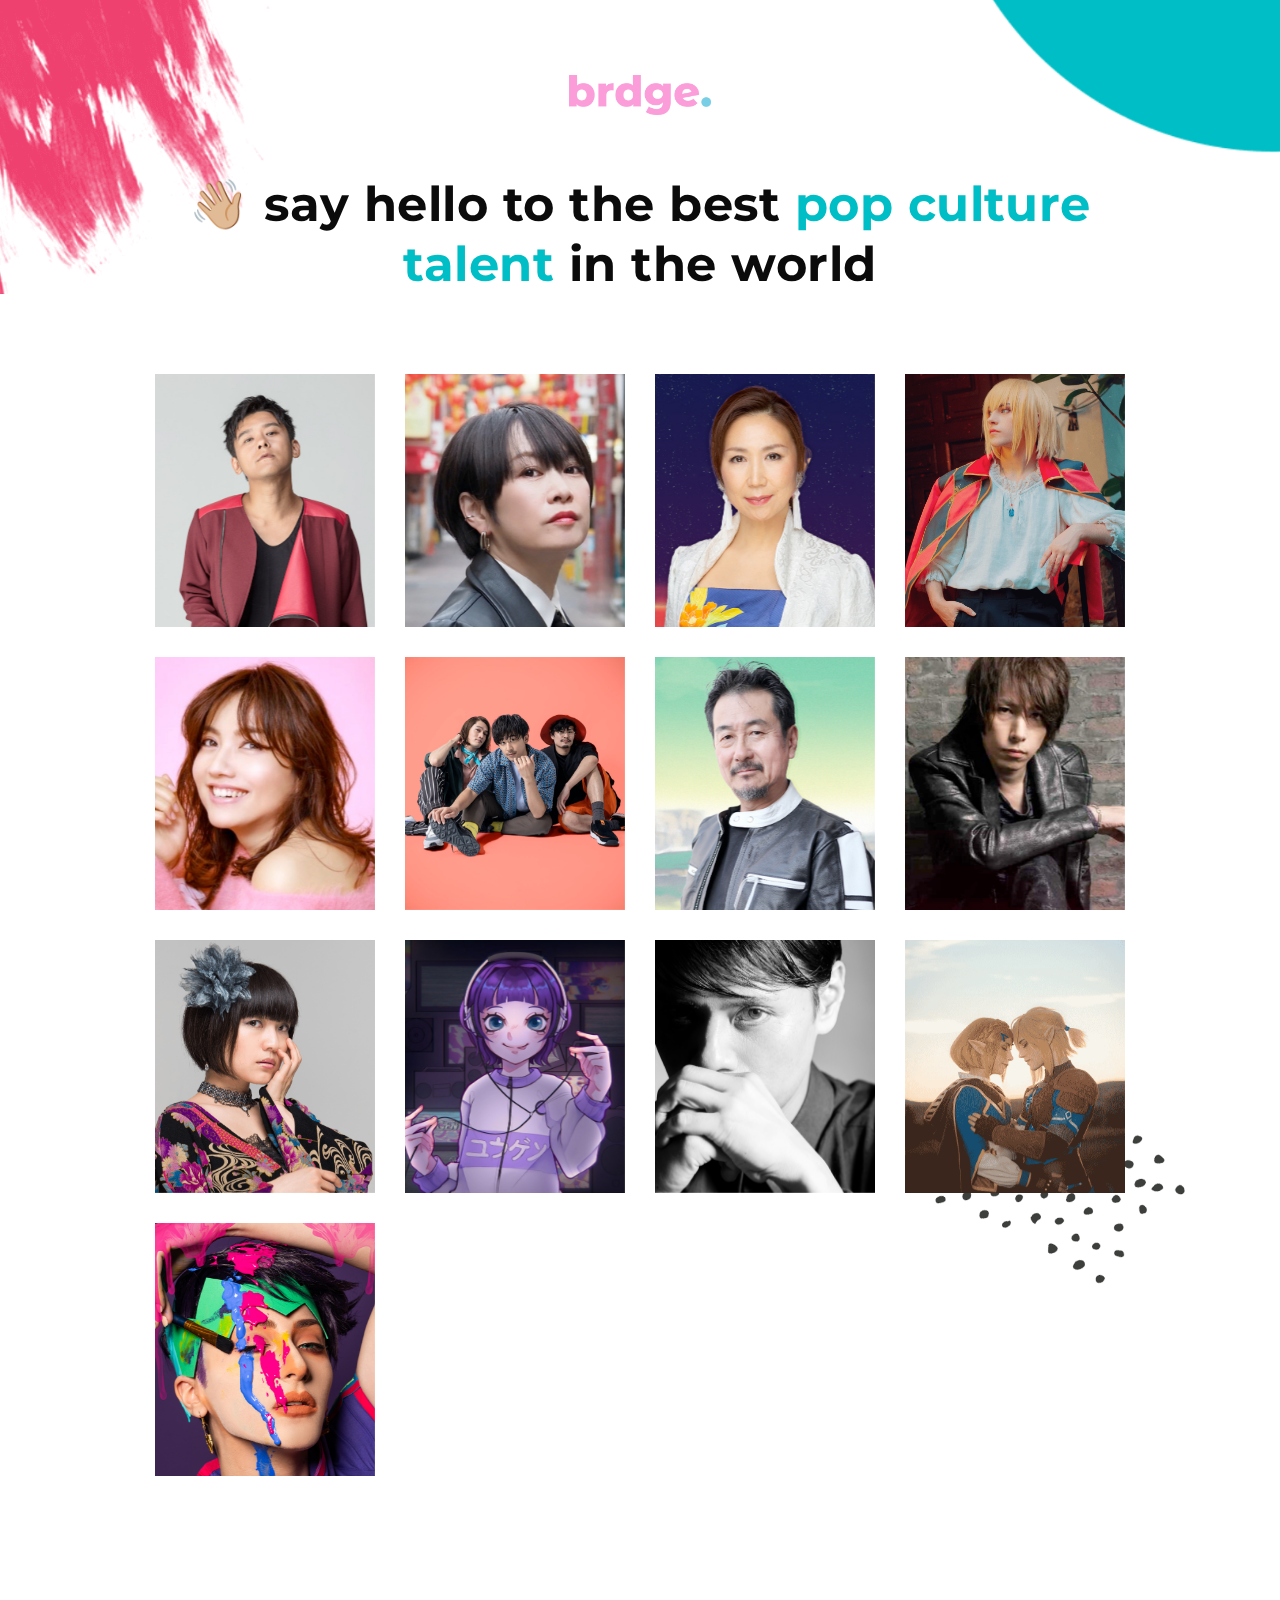
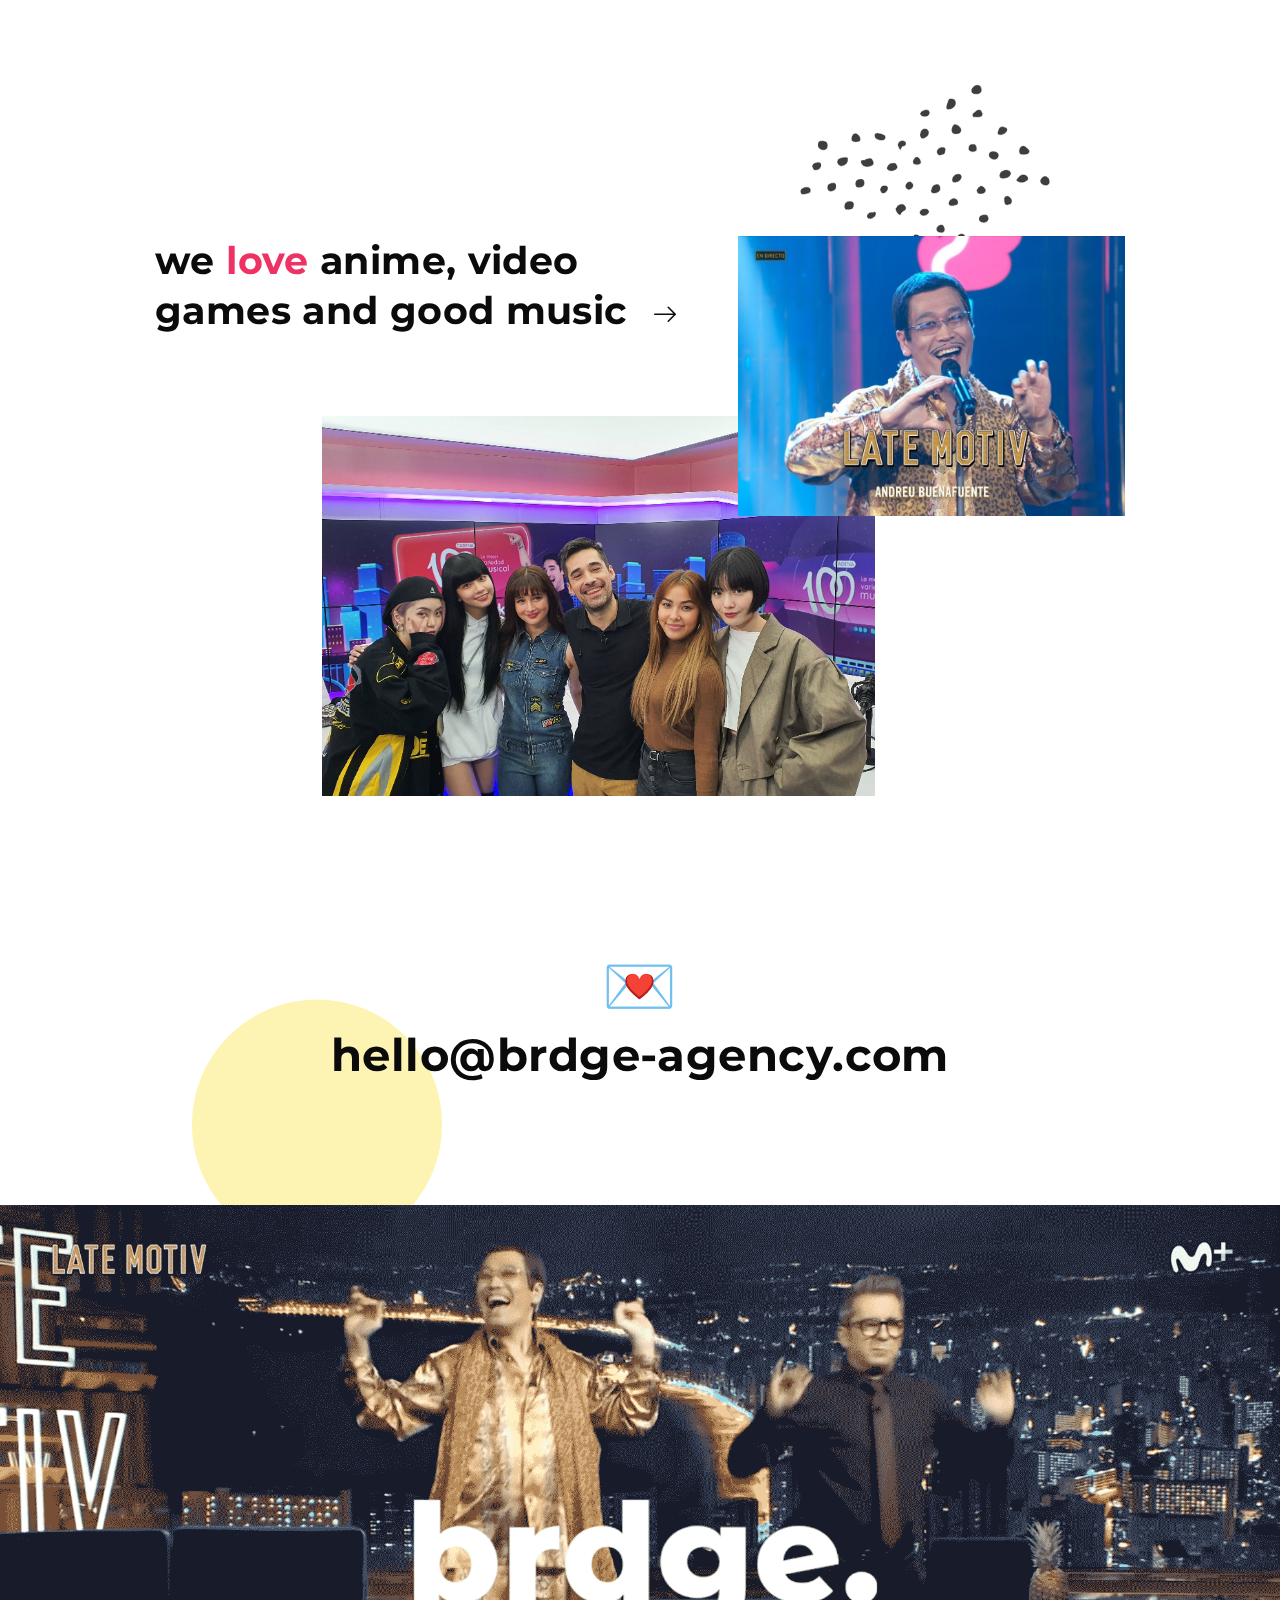
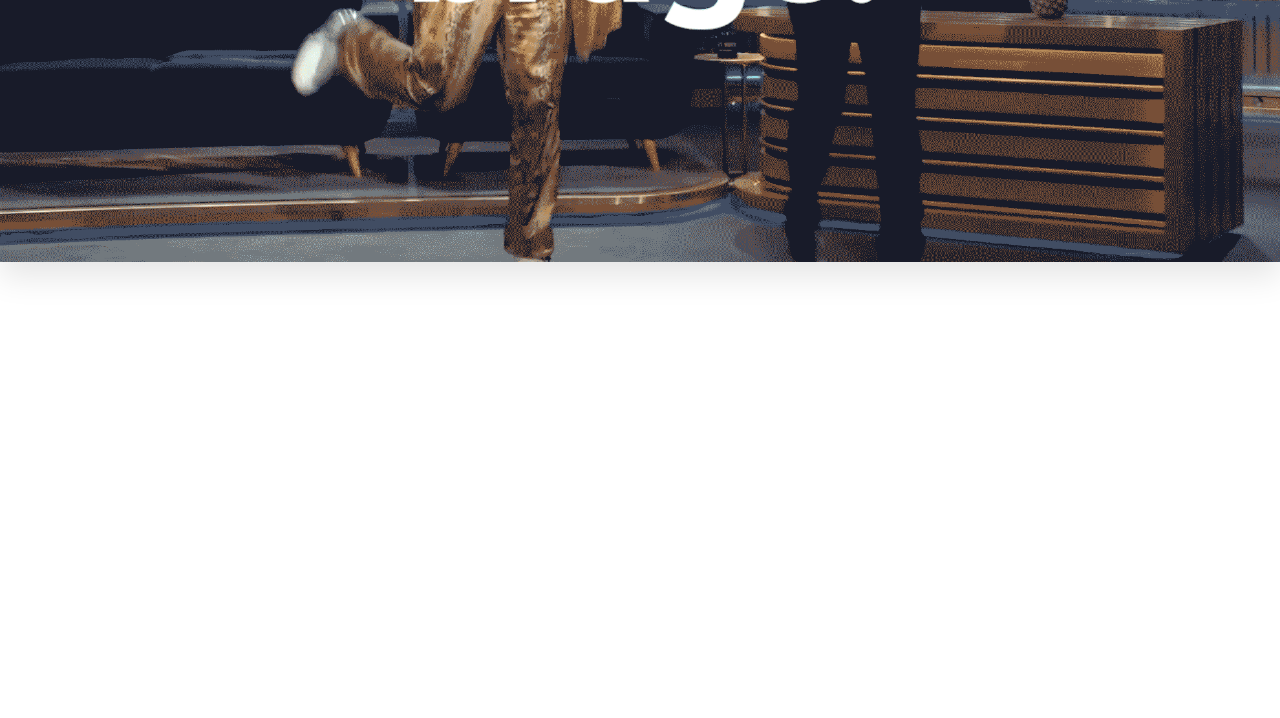
==== commit 0103c958: "Update index.html" ====
--- a/index.html
+++ b/index.html
@@ -51,7 +51,7 @@
 										<div class="vlt-animation-block" data-aos="fade">
 											<div class="vlt-custom--9135">
                                                 <div class="col text-center">
-                                                    <!--Logo--><a class="vlt-navbar-logo" href="index.html"><img src="assets/img/logo.png" alt="" style="height: 40px;"></a>
+                                                    <!--Logo--><a class="vlt-navbar-logo"><img src="assets/img/logo.png" alt="" style="height: 40px;"></a>
                                                 </div><br><br>
 												<h2 class="m-0">👋🏼 say hello to the best <span class="vlt-second-color">pop culture talent</span> in the world </h2>
 											</div>
@@ -325,36 +325,10 @@
 					<div class="vlt-gap-120"></div>
 					<div class="container">
 						<div class="row">
-							<div class="col-md-6">
-								<div class="vlt-custom--8620">
-									<!--Animation Block-->
-									<div class="vlt-animation-block" data-aos="fade" data-aos-delay="0">
-										<!--Section Title-->
-										<div class="vlt-section-title text-left">
-											<p>brdge was founded as a response to the increasing interest in Asian music worldwide. We organized the first-ever gigs in Europe for artists such as THREE1989, FAKY, Akkogorilla, SUKISHA, kiki vivi lily or MRSHLL, among others.</p><p>In 2020, we decided to level up and start managing cosplayers, independent artists and other talent. Now, we manage some of the top names in the industry, offering pop culture brands and festivals a better way to reach their audience.
-											</p>
-										</div>
-									</div>
-									<div class="vlt-gap-40"></div>
-									<div class="vlt-animation-block aos-init aos-animate" data-aos="fade" data-aos-delay="0">
-								<h3 class="text-center m-0">💌</h3>
-								<h3 class="text-center m-0"><a href="mailto:hello@brdge-agency.com">hello@brdge-agency.com</a> <br>
+							<div style="margin: auto;" class="vlt-animation-block aos-init aos-animate" data-aos="fade" data-aos-delay="0">
+								<h3 class="text-center m-0" style="font-size: 60px;" >💌</h3>
+								<h3 class="text-center m-0" style="font-size: 45px;"><a href="mailto:hello@brdge-agency.com">hello@brdge-agency.com</a> <br>
 								</h3>
-							</div>
-								</div>
-								<div class="vlt-gap-60--sm"></div>
-							</div>
-							<div class="col-md-6">
-								<div class="vlt-gap-65"></div>
-								<!--Animation Block-->
-								<div class="vlt-animation-block" data-aos="fade" data-aos-delay="0">
-									<div class="vlt-custom--5832">
-										<!--Simple Image-->
-										<div class="vlt-simple-image">
-											<div class="vlt-fit-image" style="--size-md: 570px; --size-sm: 100%;"><a target="_blank" href="https://www.tokyoweekender.com/2020/03/on-the-road-with-three1989-the-playful-pop-trio-takes-music-love-and-travel-very-seriously/"><img src="assets/img/three-cover.jpg" alt=""></a></div>
-										</div>
-									</div>
-								</div>
 							</div>
 						</div>
 					</div>
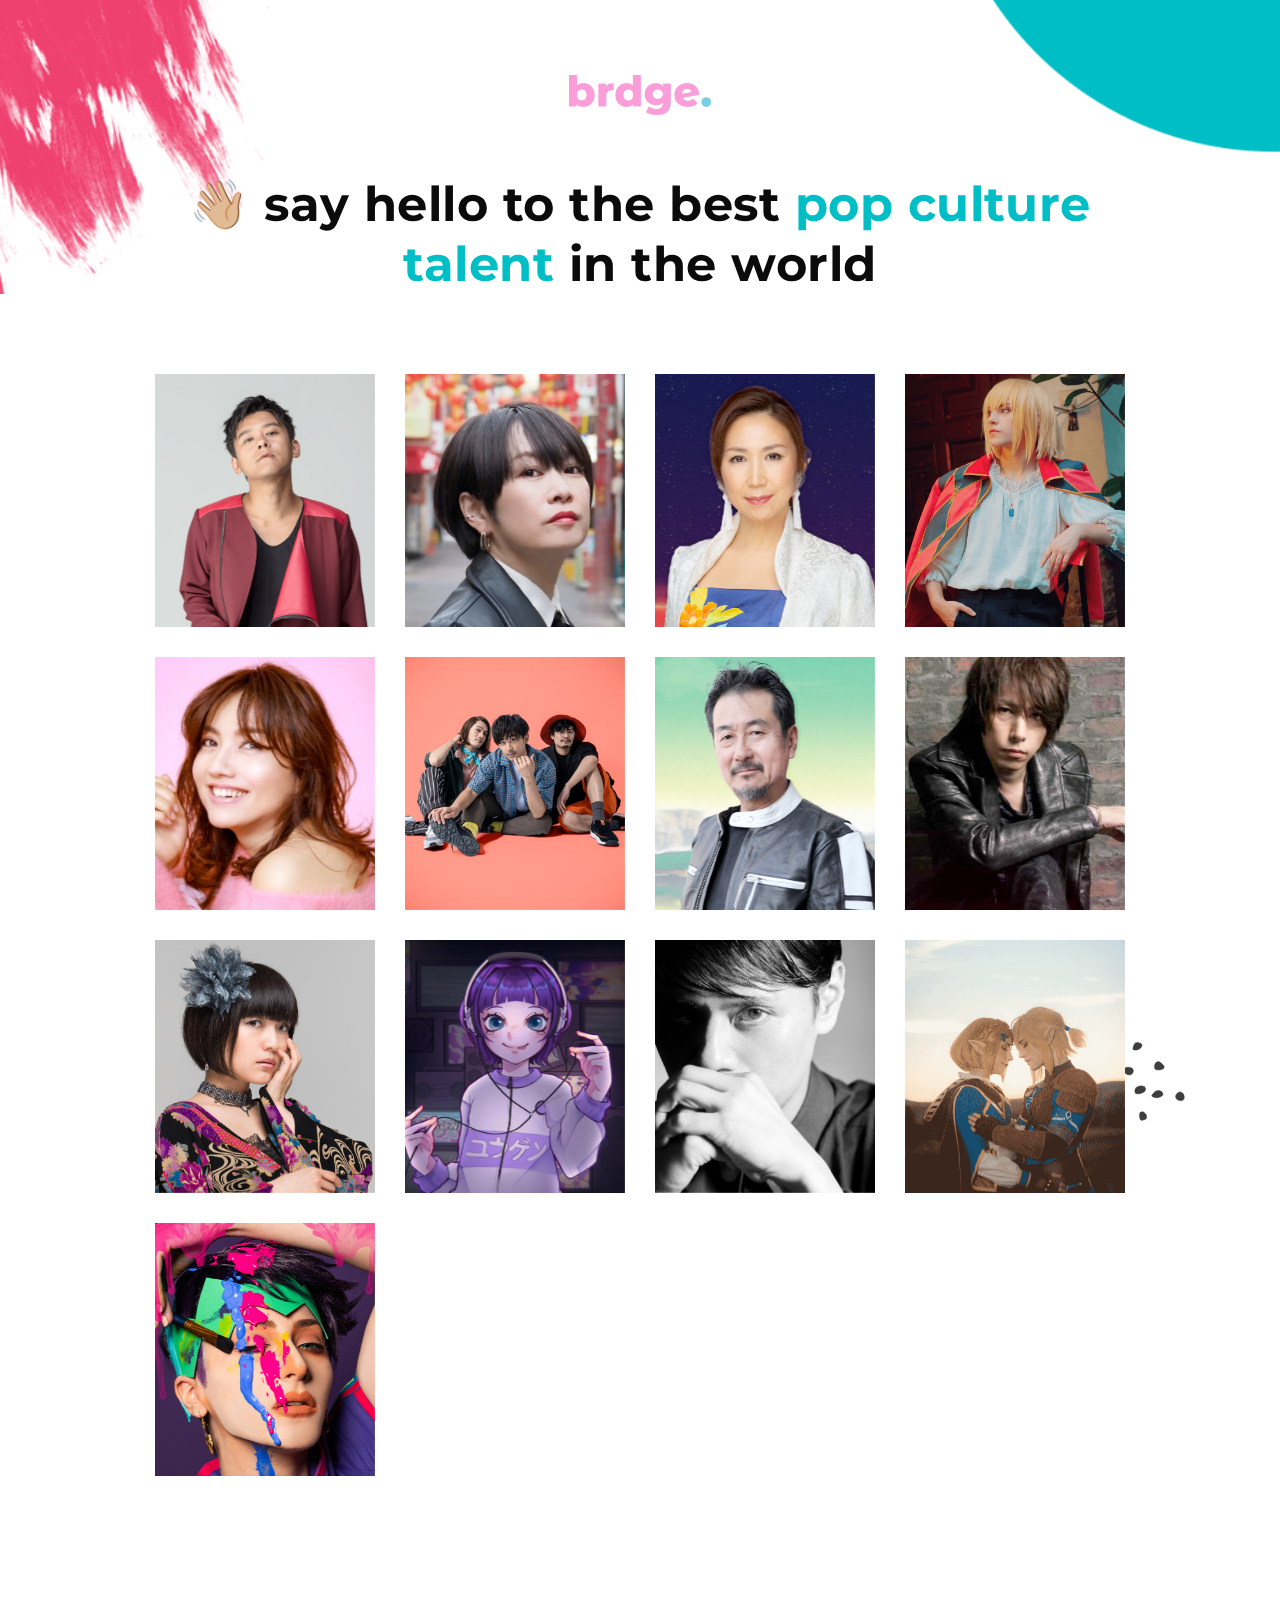
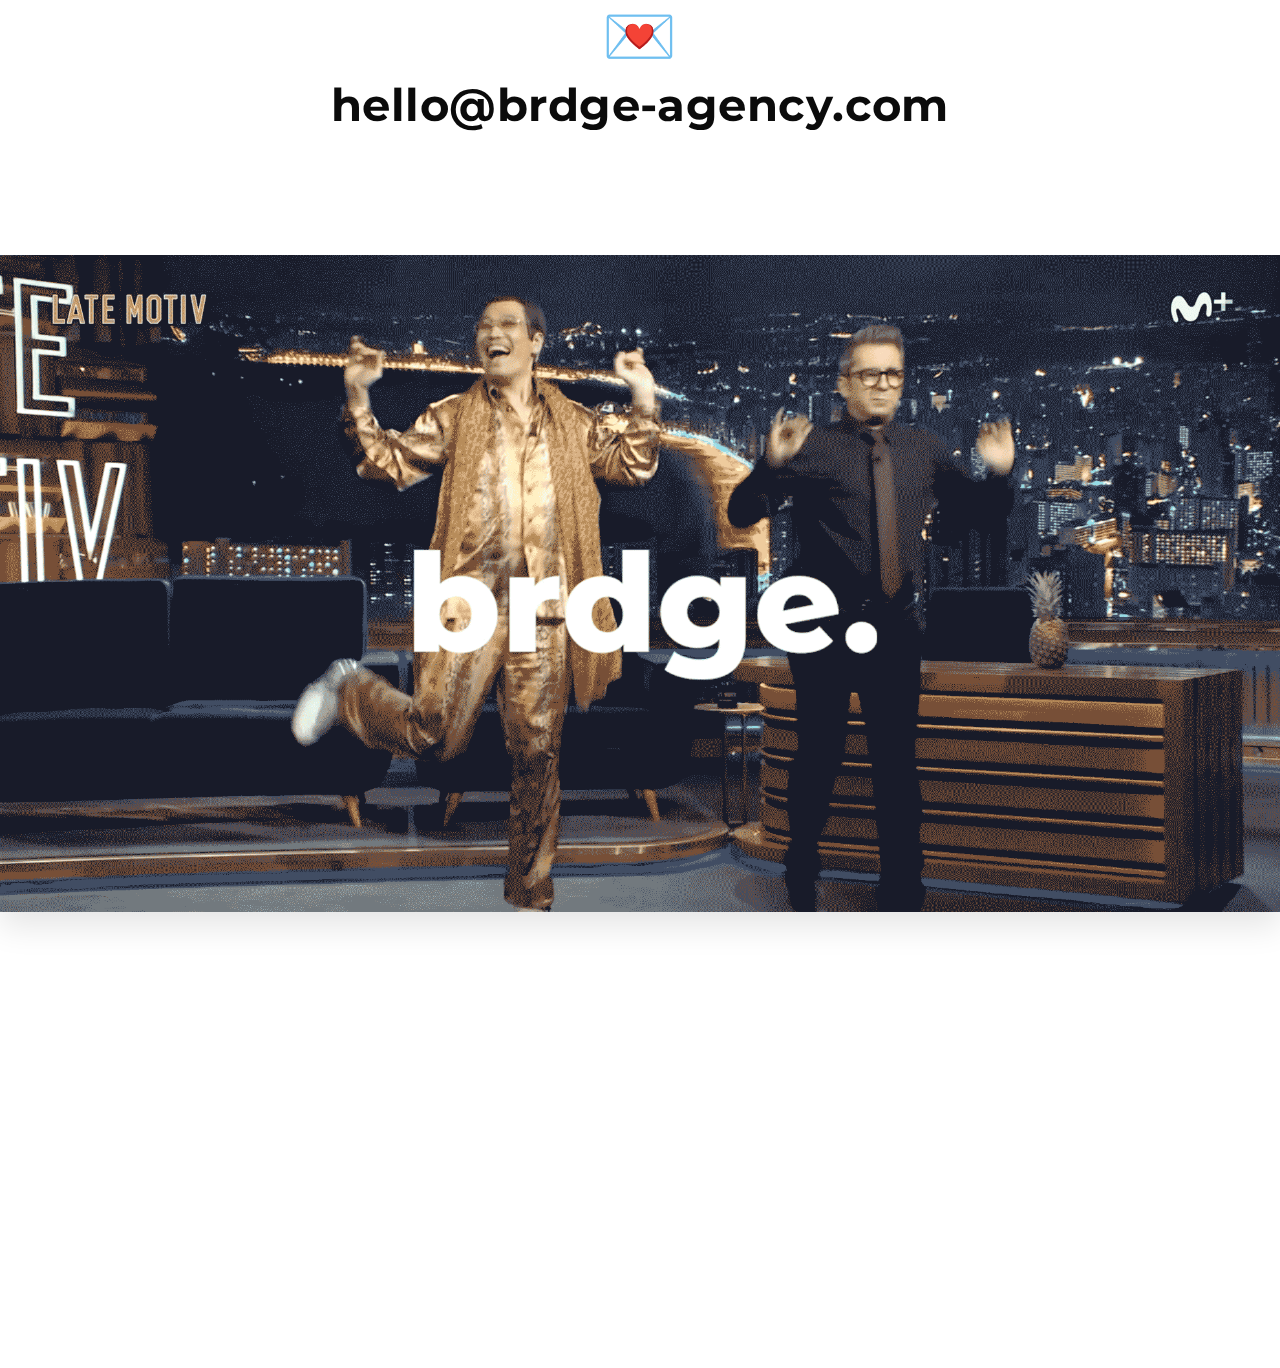
==== commit b5bc0793: "Update index.html" ====
--- a/index.html
+++ b/index.html
@@ -274,53 +274,9 @@
 							<div class="vlt-gap-70"></div>
 							<div class="vlt-cubeportfolio-pagination-wrap" id="vlt-load-more-portfolio-04"><a class="cbp-l-loadMore-link vlt-btn vlt-btn--primary vlt-btn--lg vlt-btn--effect" href="ajax/portfolio-04-load-more.html"><span class="cbp-l-loadMore-defaultText">Load More</span><span class="cbp-l-loadMore-loadingText"><i class="fa fa-spinner fa-spin"></i> Loading...</span><span class="cbp-l-loadMore-noMoreLoading">No More Works</span></a></div-->
 						</div>
-						<div class="vlt-gap-120"></div>
+						
 					</section>
 
-				<section>
-					<div class="vlt-gap-20"></div>
-					
-					<div class="container-fluid p-0">
-						<!--Animation Block-->
-						<div class="vlt-animation-block" data-aos="fade" data-aos-delay="0">
-							<!--Marquee Element-->
-							<div class="vlt-marquee d-none d-md-block" data-direction="normal" data-duration="10000" style="margin-bottom: -100px;"><span class="vlt-marquee__item vlt-marquee__item--original">
-									<!--Fit Text--><span class="vlt-fittext" data-comp-rate="0.4" data-min-size="42" data-max-size="300" style="color:#f5f5f5;">who we are</span></span><span class="vlt-marquee__item vlt-marquee__item--copy">
-							</div>
-						</div>
-					</div>
-					<div class="vlt-gap-20"></div>
-					<div class="container">
-						<div class="row">
-							<div class="col-md-7">
-								<h3 class="m-0 text-lowercase">we <span class="vlt-first-color">love</span> anime, video games and good music &nbsp;<i class="leedo-right-arrow" style="font-size: 22px; vertical-align: middle; padding-left: 5px;"></i></h3>
-								<div class="vlt-gap-60--sm"></div>
-							</div>
-							<div class="col-md-5">
-								<!--Particle-->
-								<div class="vlt-particle" data-jarallax-element="100 0" style="bottom: -140px; right: 90px; max-width: 250px;"><img src="assets/img/root/particle-01--black.png" alt=""></div>
-								<div class="vlt-custom--6525">
-									<!--Simple Image-->
-									<div class="vlt-simple-image">
-										<div class="vlt-fit-image" style="--size-md: 280px; --size-sm: 100%;"><a target="_blank" href="https://www.youtube.com/watch?v=1VdZQnbQneU"><img src="assets/img/late-motiv.jpg" alt=""></a></div>
-									</div>
-								</div>
-								<div class="vlt-gap-30--sm"></div>
-							</div>
-							<div class="col-md-7 offset-md-2">
-								<div class="vlt-custom--7205">
-									<!--Particle-->
-									<div class="vlt-particle" data-jarallax-element="-100 0" style="bottom: -40px; left: calc(-100px - 15px); max-width: 250px;"><img src="assets/img/root/particle-02.png" alt=""></div>
-									<!--Simple Image-->
-									<div class="vlt-simple-image">
-										<div class="vlt-fit-image" style="--size-md: 380px; --size-sm: 100%;"><a target="_blank" href="https://www.cadena100.es/programas/jordi-cruz/afterwork/noticias/afterwork-111-con-grupo-k-pop-faky-20200214_621565"><img src="assets/img/faky-c100.jpg" alt=""></a></div>
-									</div>
-								</div>
-							</div>
-						</div>
-						<div class="vlt-gap-30 vlt-gap-120--sm"></div>
-					</div>
-				</section>
 				<section>
 					<div class="vlt-gap-120"></div>
 					<div class="container">
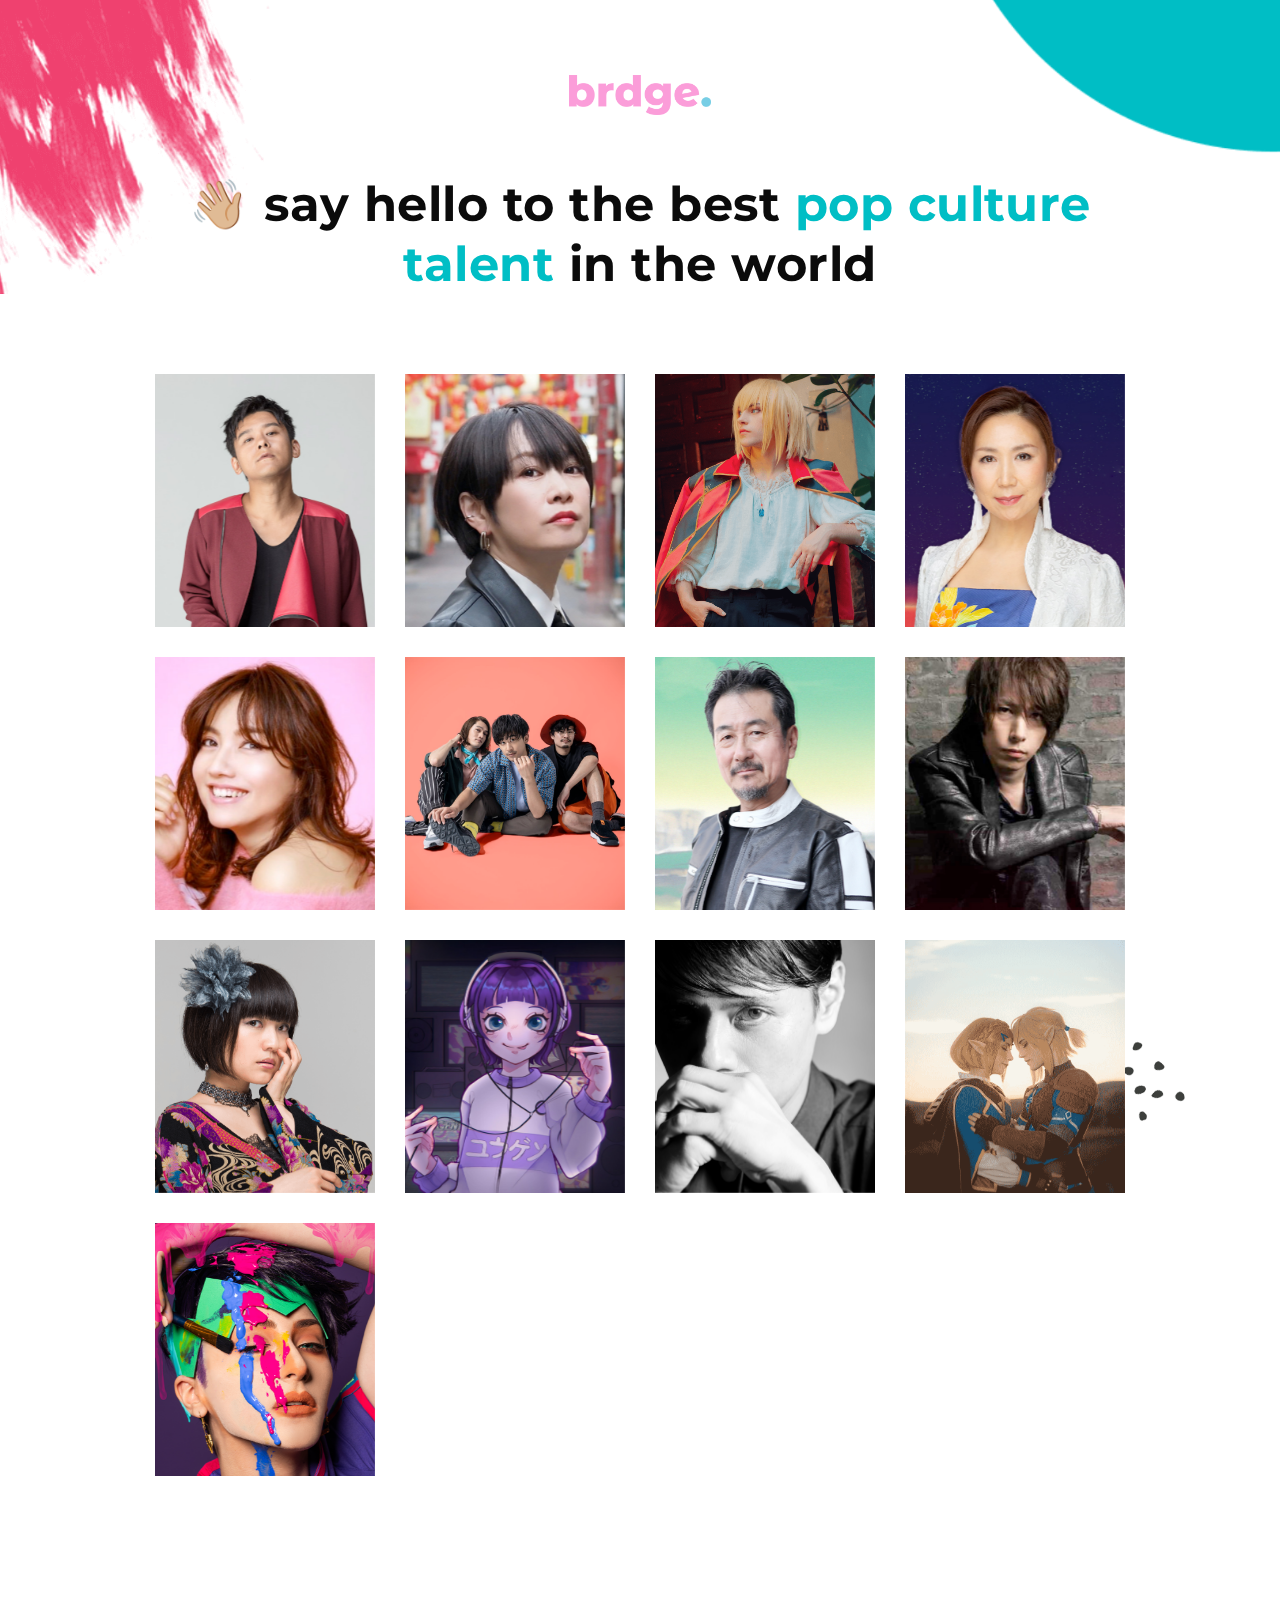
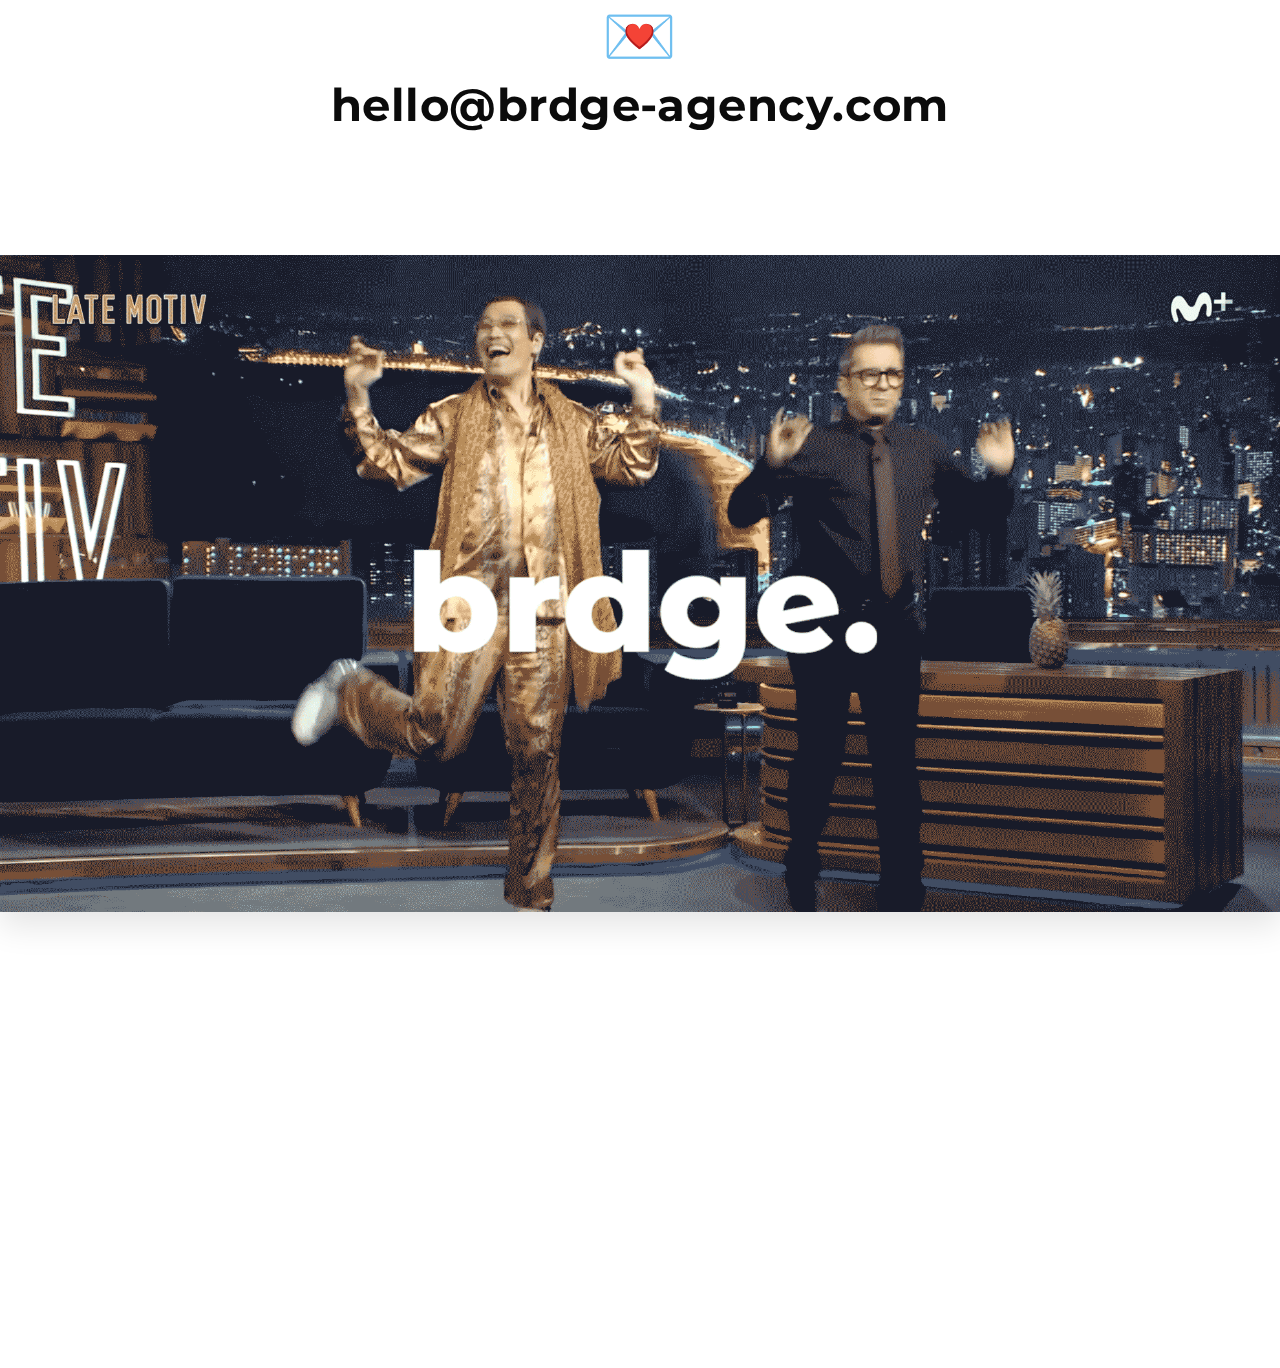
==== commit d8abdda4: "Update index.html" ====
--- a/index.html
+++ b/index.html
@@ -97,6 +97,18 @@
 									</a>
 								</article>
 								<!--Portfolio Item-->
+								
+								<article class="vlt-portfolio-item vlt-portfolio-item--style-4 filter-cosplay cbp-item">
+									<div class="vlt-portfolio-item-img">
+										<div class="vlt-fit-image" style="--size-md: 115%; --size-sm: 115%;"><img src="assets/img/gehe-cosplayer.png" alt=""></div>
+									</div><a class="vlt-portfolio-item-overlay vlt-portfolio-item-overlay--align-center">
+										<div class="vlt-portfolio-item-meta">
+											<h4 class="vlt-portfolio-item-meta-title">Gehe
+											</h4><span class="vlt-portfolio-item-meta-category vlt-display-1">Cosplayer</span>
+										</div>
+									</a>
+								</article>
+								
 								<article class="vlt-portfolio-item vlt-portfolio-item--style-4 filter-cosplay cbp-item">
 									<div class="vlt-portfolio-item-img">
 										<div class="vlt-fit-image" style="--size-md: 115%; --size-sm: 115%;"><img src="assets/img/yoko.jpg" alt=""></div>
@@ -108,16 +120,6 @@
 									</a>
 								</article>
 
-								<article class="vlt-portfolio-item vlt-portfolio-item--style-4 filter-cosplay cbp-item">
-									<div class="vlt-portfolio-item-img">
-										<div class="vlt-fit-image" style="--size-md: 115%; --size-sm: 115%;"><img src="assets/img/gehe-cosplayer.png" alt=""></div>
-									</div><a class="vlt-portfolio-item-overlay vlt-portfolio-item-overlay--align-center">
-										<div class="vlt-portfolio-item-meta">
-											<h4 class="vlt-portfolio-item-meta-title">Gehe
-											</h4><span class="vlt-portfolio-item-meta-category vlt-display-1">Cosplayer</span>
-										</div>
-									</a>
-								</article>
 
 								
 								<article class="vlt-portfolio-item vlt-portfolio-item--style-4 filter-viral cbp-item">
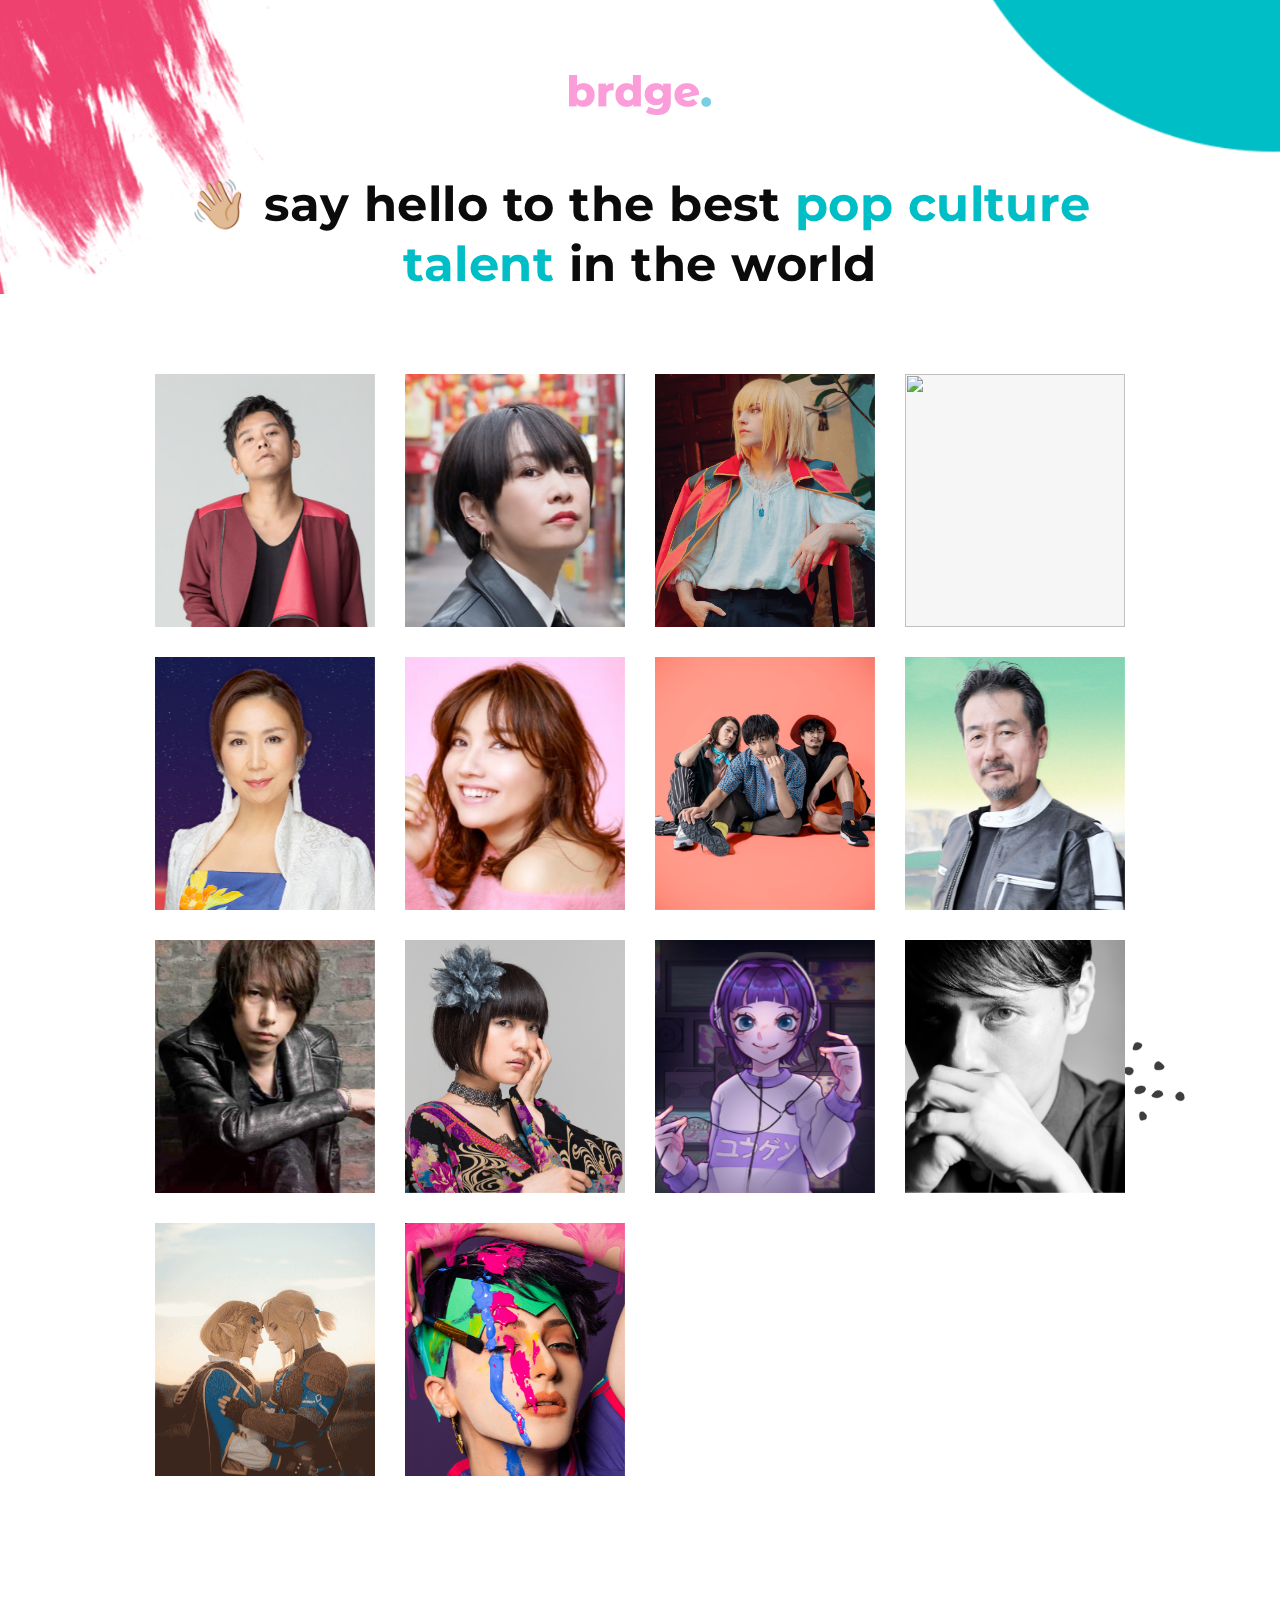
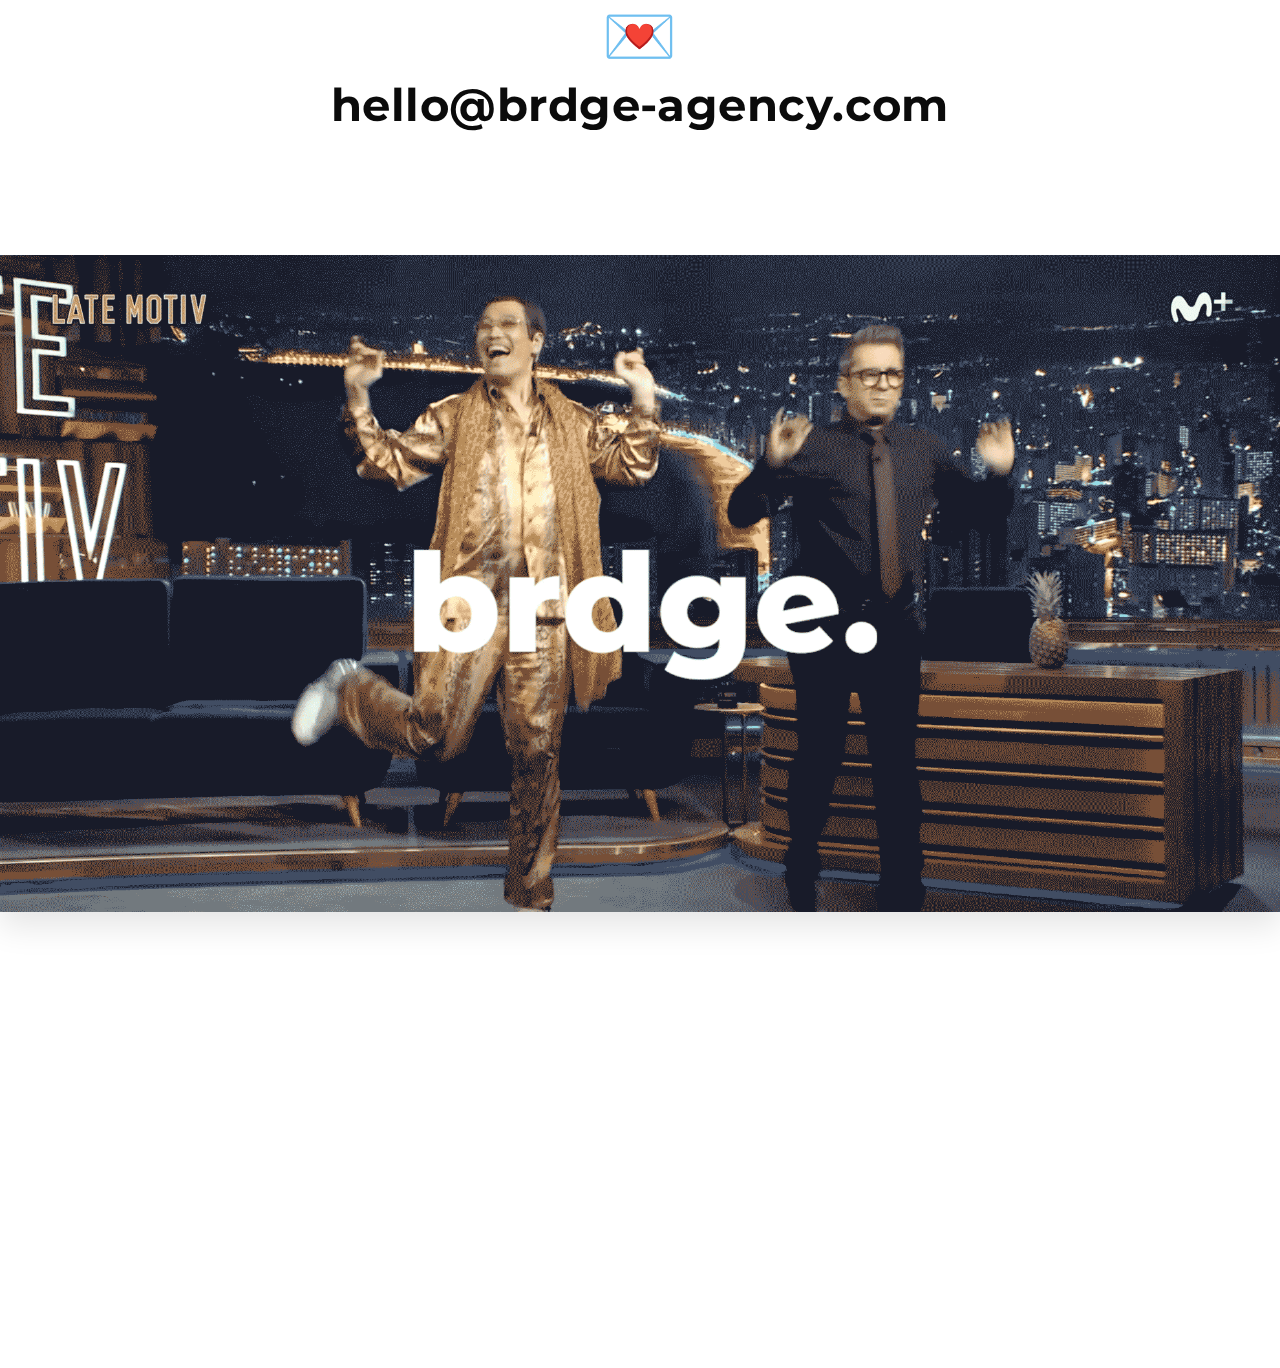
==== commit b709dac8: "Update index.html" ====
--- a/index.html
+++ b/index.html
@@ -105,6 +105,17 @@
 										<div class="vlt-portfolio-item-meta">
 											<h4 class="vlt-portfolio-item-meta-title">Gehe
 											</h4><span class="vlt-portfolio-item-meta-category vlt-display-1">Cosplayer</span>
+										</div>
+									</a>
+								</article>
+
+								<article class="vlt-portfolio-item vlt-portfolio-item--style-4 filter-cosplay cbp-item">
+									<div class="vlt-portfolio-item-img">
+										<div class="vlt-fit-image" style="--size-md: 115%; --size-sm: 115%;"><img src="assets/img/fumi.jpg" alt=""></div>
+									</div><a class="vlt-portfolio-item-overlay vlt-portfolio-item-overlay--align-center">
+										<div class="vlt-portfolio-item-meta">
+											<h4 class="vlt-portfolio-item-meta-title">Aozora Fumi
+											</h4><span class="vlt-portfolio-item-meta-category vlt-display-1">Anisong Drummer</span>
 										</div>
 									</a>
 								</article>
--- a/assets/css/custom.css
+++ b/assets/css/custom.css
@@ -143,7 +143,7 @@
 /* min-width 768px */
 @media (min-width: 768px) {
 	.vlt-portfolio-item--style-4 .vlt-portfolio-item-meta-title {
-  		font-size: 17px;
+  		font-size: 17px !important;
 	}
 	.vlt-custom--5136 {
 		padding-left: 70px;
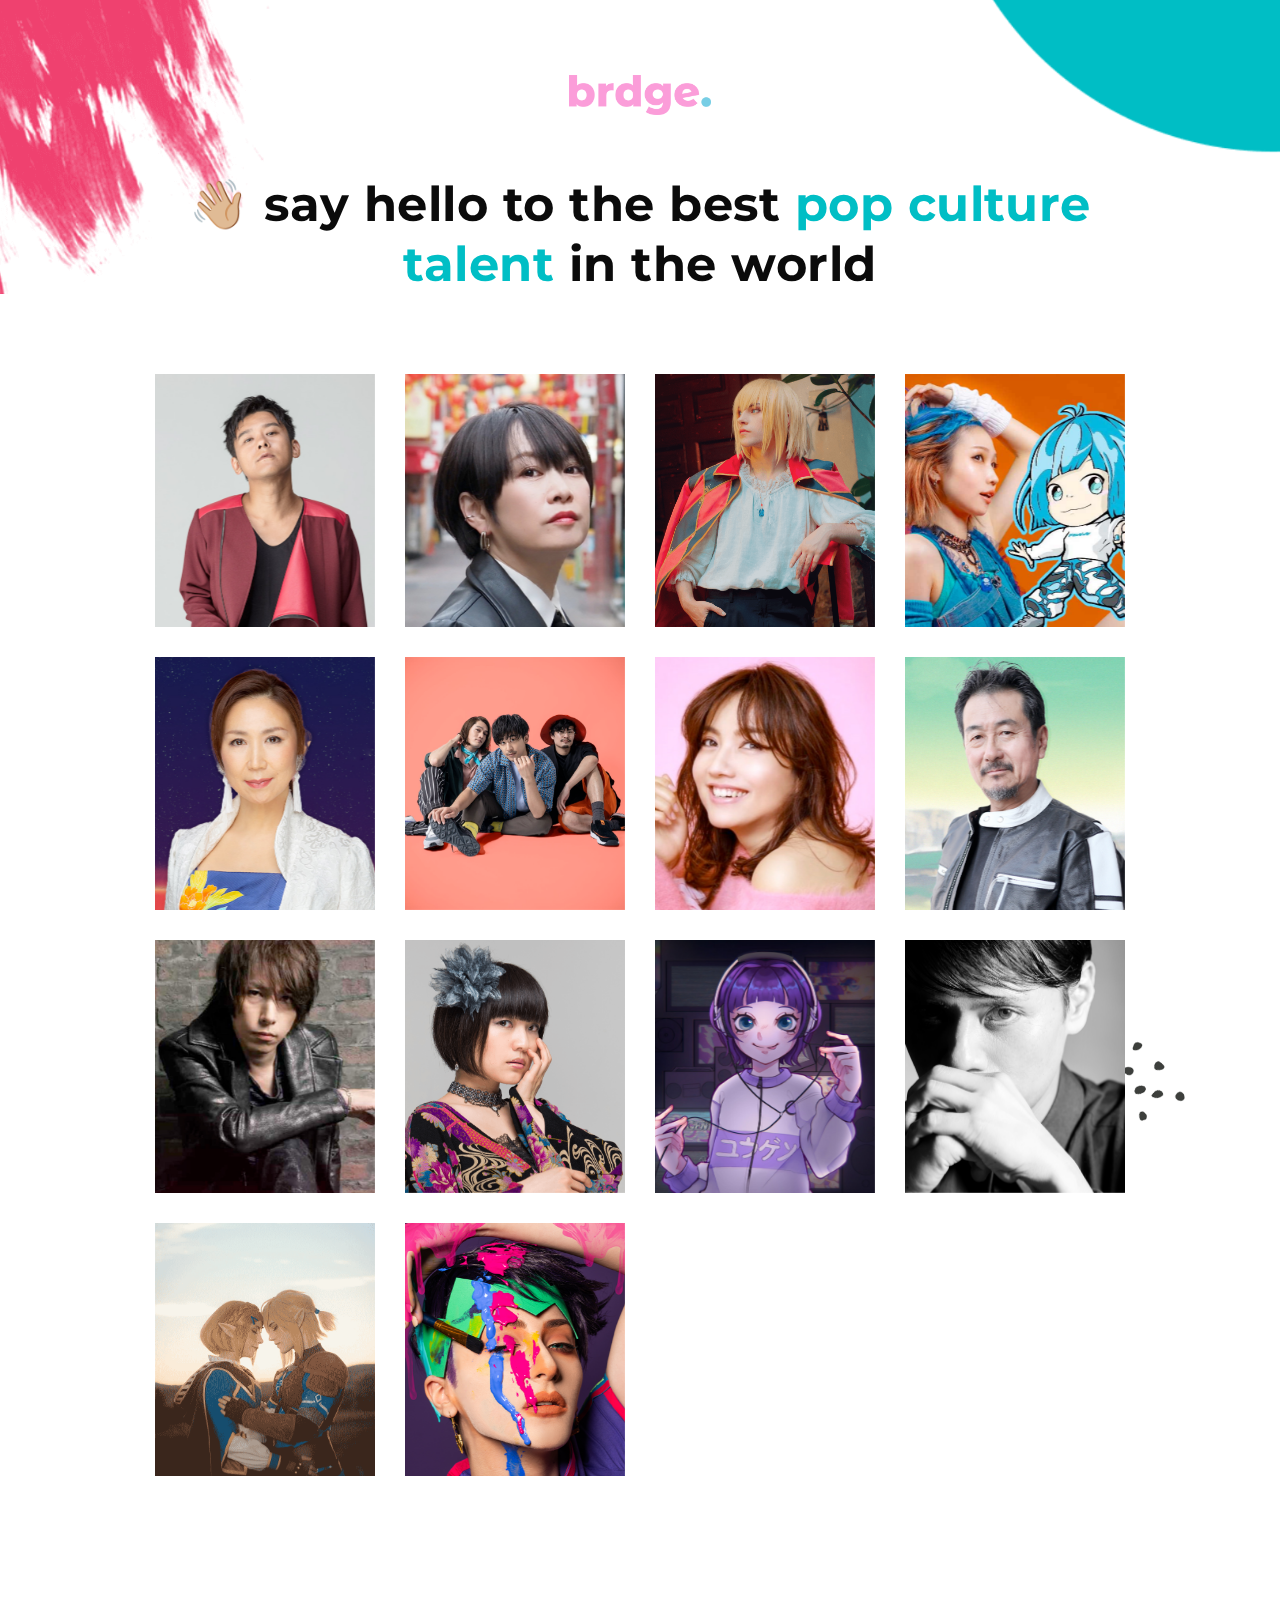
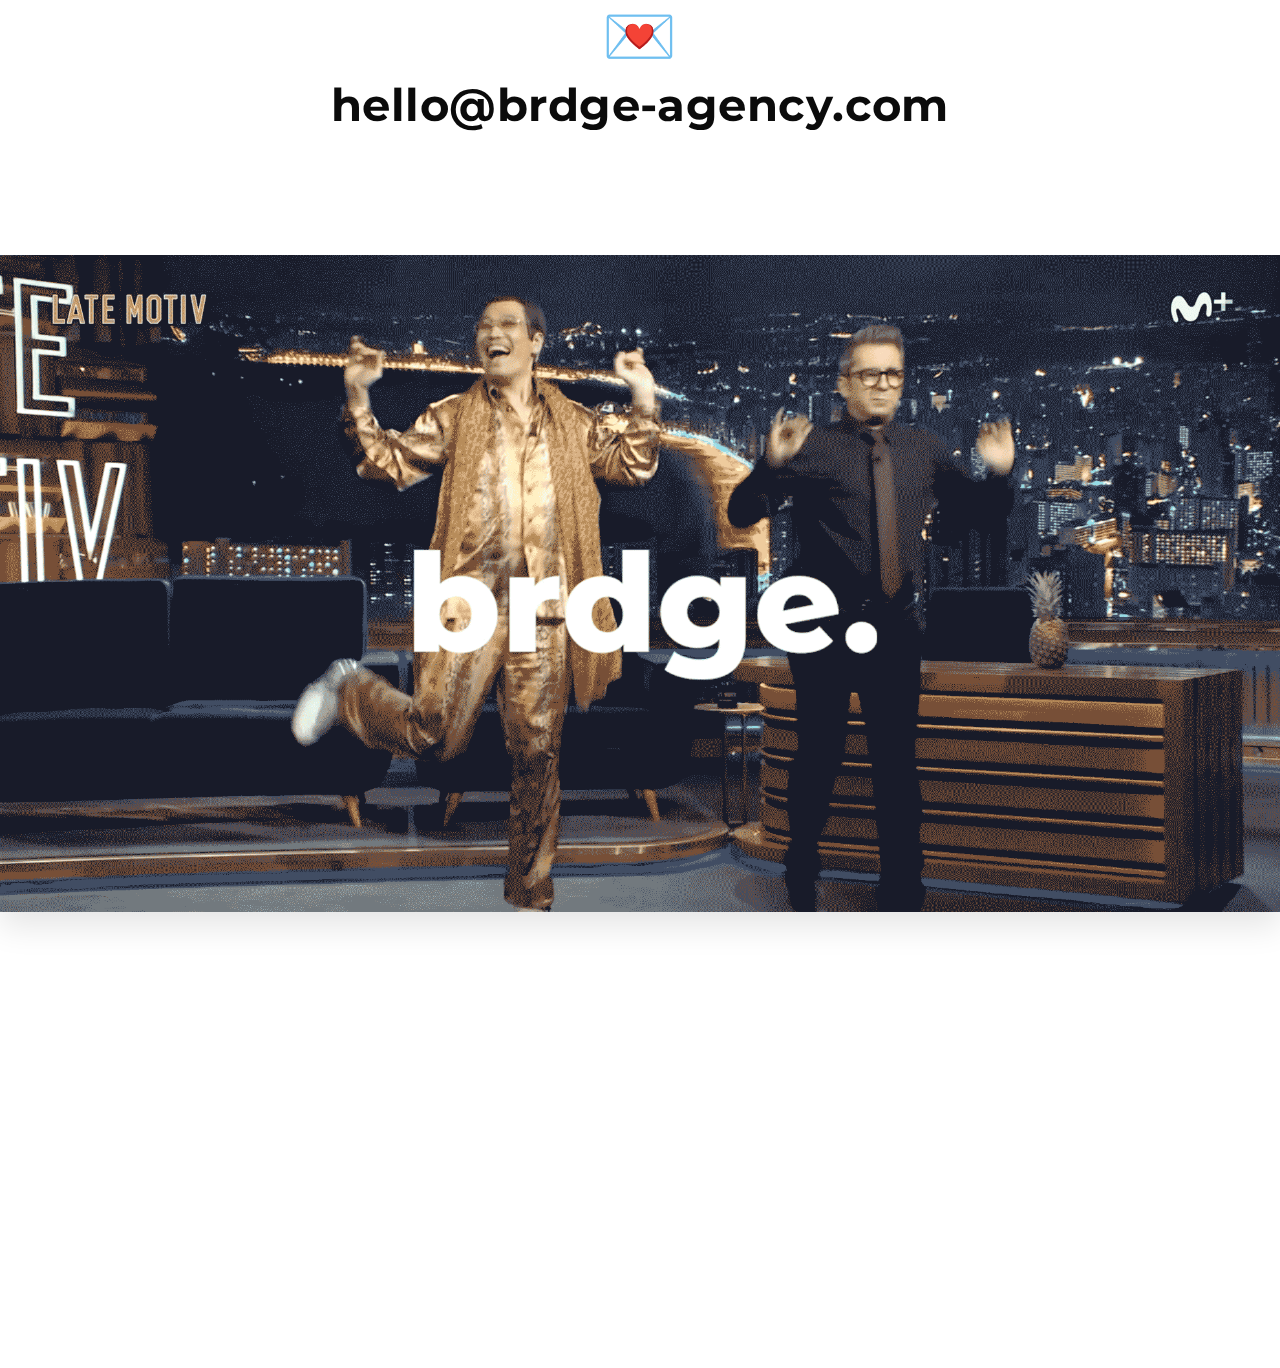
==== commit a4ee8d91: "Update index.html" ====
--- a/index.html
+++ b/index.html
@@ -131,6 +131,18 @@
 									</a>
 								</article>
 
+								
+								<article class="vlt-portfolio-item vlt-portfolio-item--style-4 filter-music cbp-item">
+									<div class="vlt-portfolio-item-img">
+										<div class="vlt-fit-image" style="--size-md: 115%; --size-sm: 115%;"><img src="assets/img/three1989.png" alt=""></div>
+									</div><a class="vlt-portfolio-item-overlay vlt-portfolio-item-overlay--align-center">
+										<div class="vlt-portfolio-item-meta">
+											<h4 class="vlt-portfolio-item-meta-title">THREE1989
+											</h4><span class="vlt-portfolio-item-meta-category vlt-display-1">City-pop</span>
+										</div>
+									</a>
+								</article>
+
 
 								
 								<article class="vlt-portfolio-item vlt-portfolio-item--style-4 filter-viral cbp-item">
@@ -144,16 +156,6 @@
 									</a>
 								</article>
 
-								<article class="vlt-portfolio-item vlt-portfolio-item--style-4 filter-music cbp-item">
-									<div class="vlt-portfolio-item-img">
-										<div class="vlt-fit-image" style="--size-md: 115%; --size-sm: 115%;"><img src="assets/img/three1989.png" alt=""></div>
-									</div><a class="vlt-portfolio-item-overlay vlt-portfolio-item-overlay--align-center">
-										<div class="vlt-portfolio-item-meta">
-											<h4 class="vlt-portfolio-item-meta-title">THREE1989
-											</h4><span class="vlt-portfolio-item-meta-category vlt-display-1">City-pop</span>
-										</div>
-									</a>
-								</article>
 								
 								<article class="vlt-portfolio-item vlt-portfolio-item--style-4 filter-music cbp-item">
 									<div class="vlt-portfolio-item-img">
